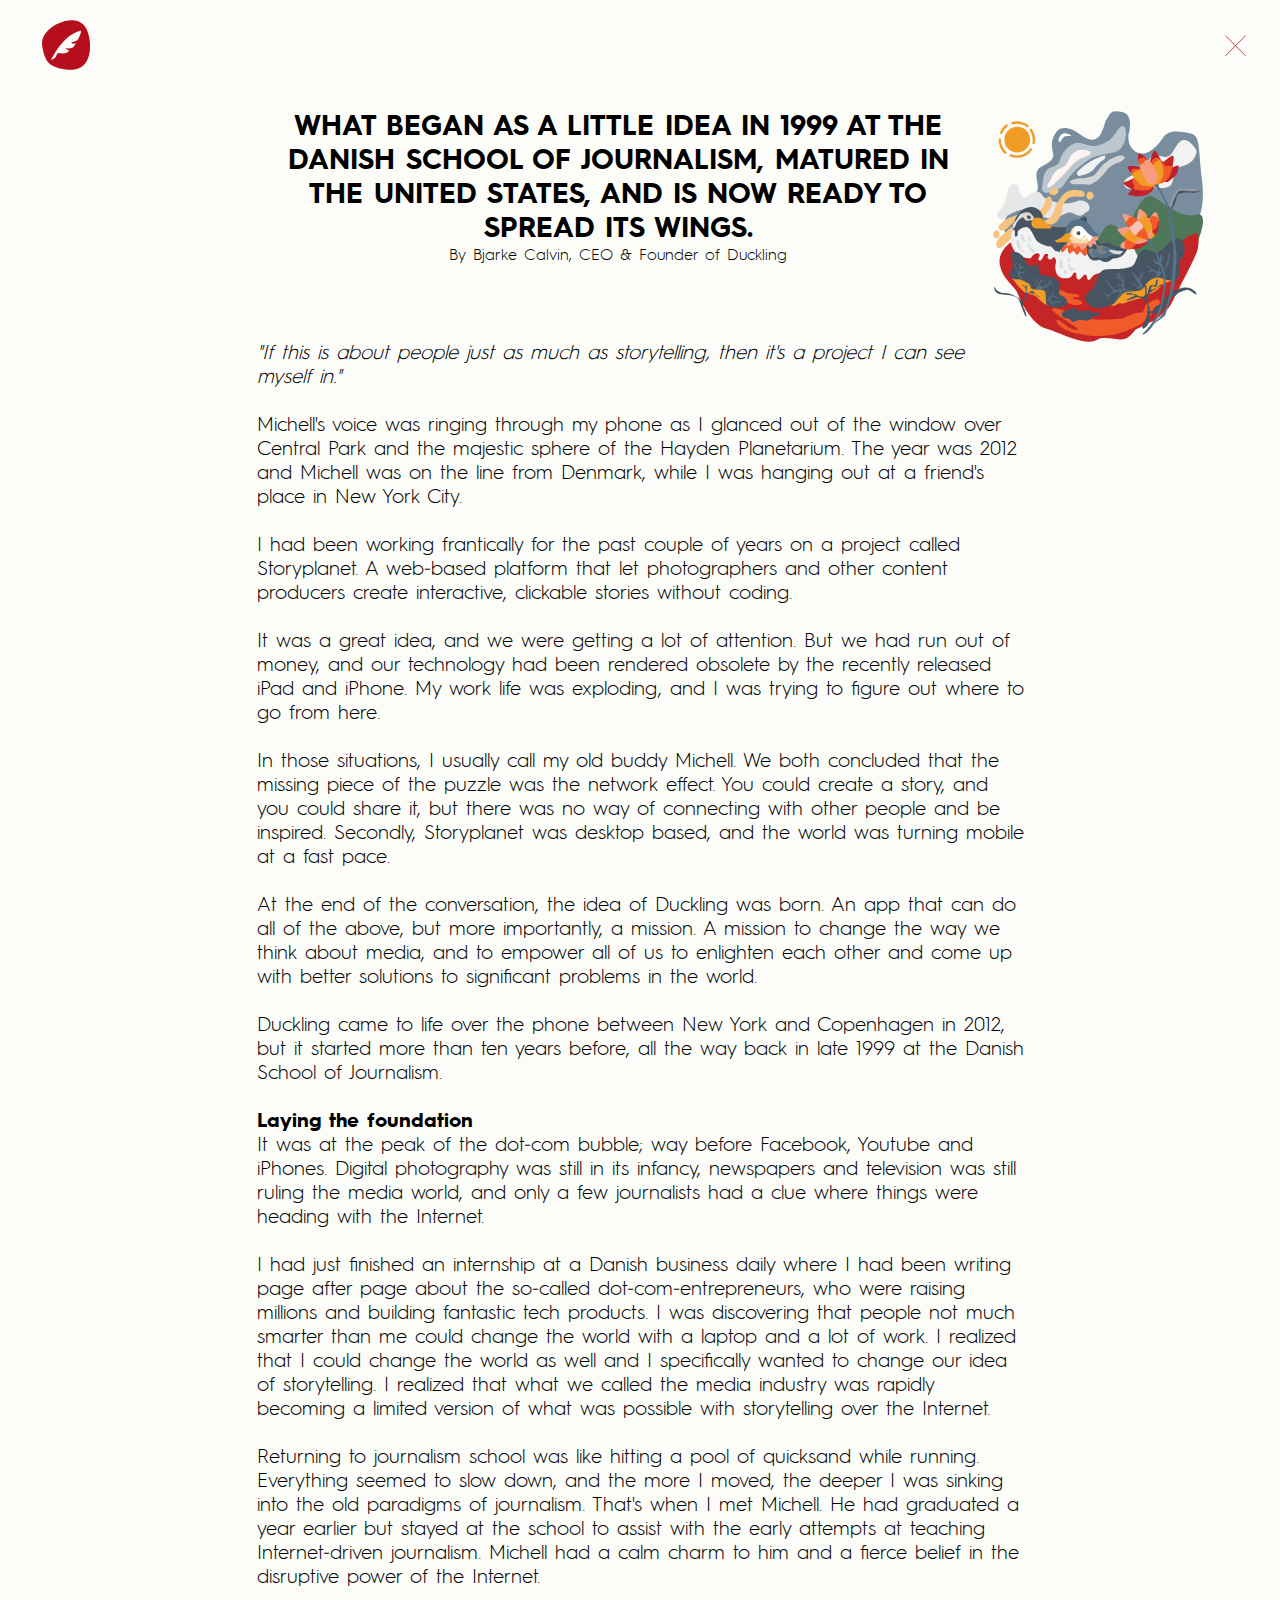
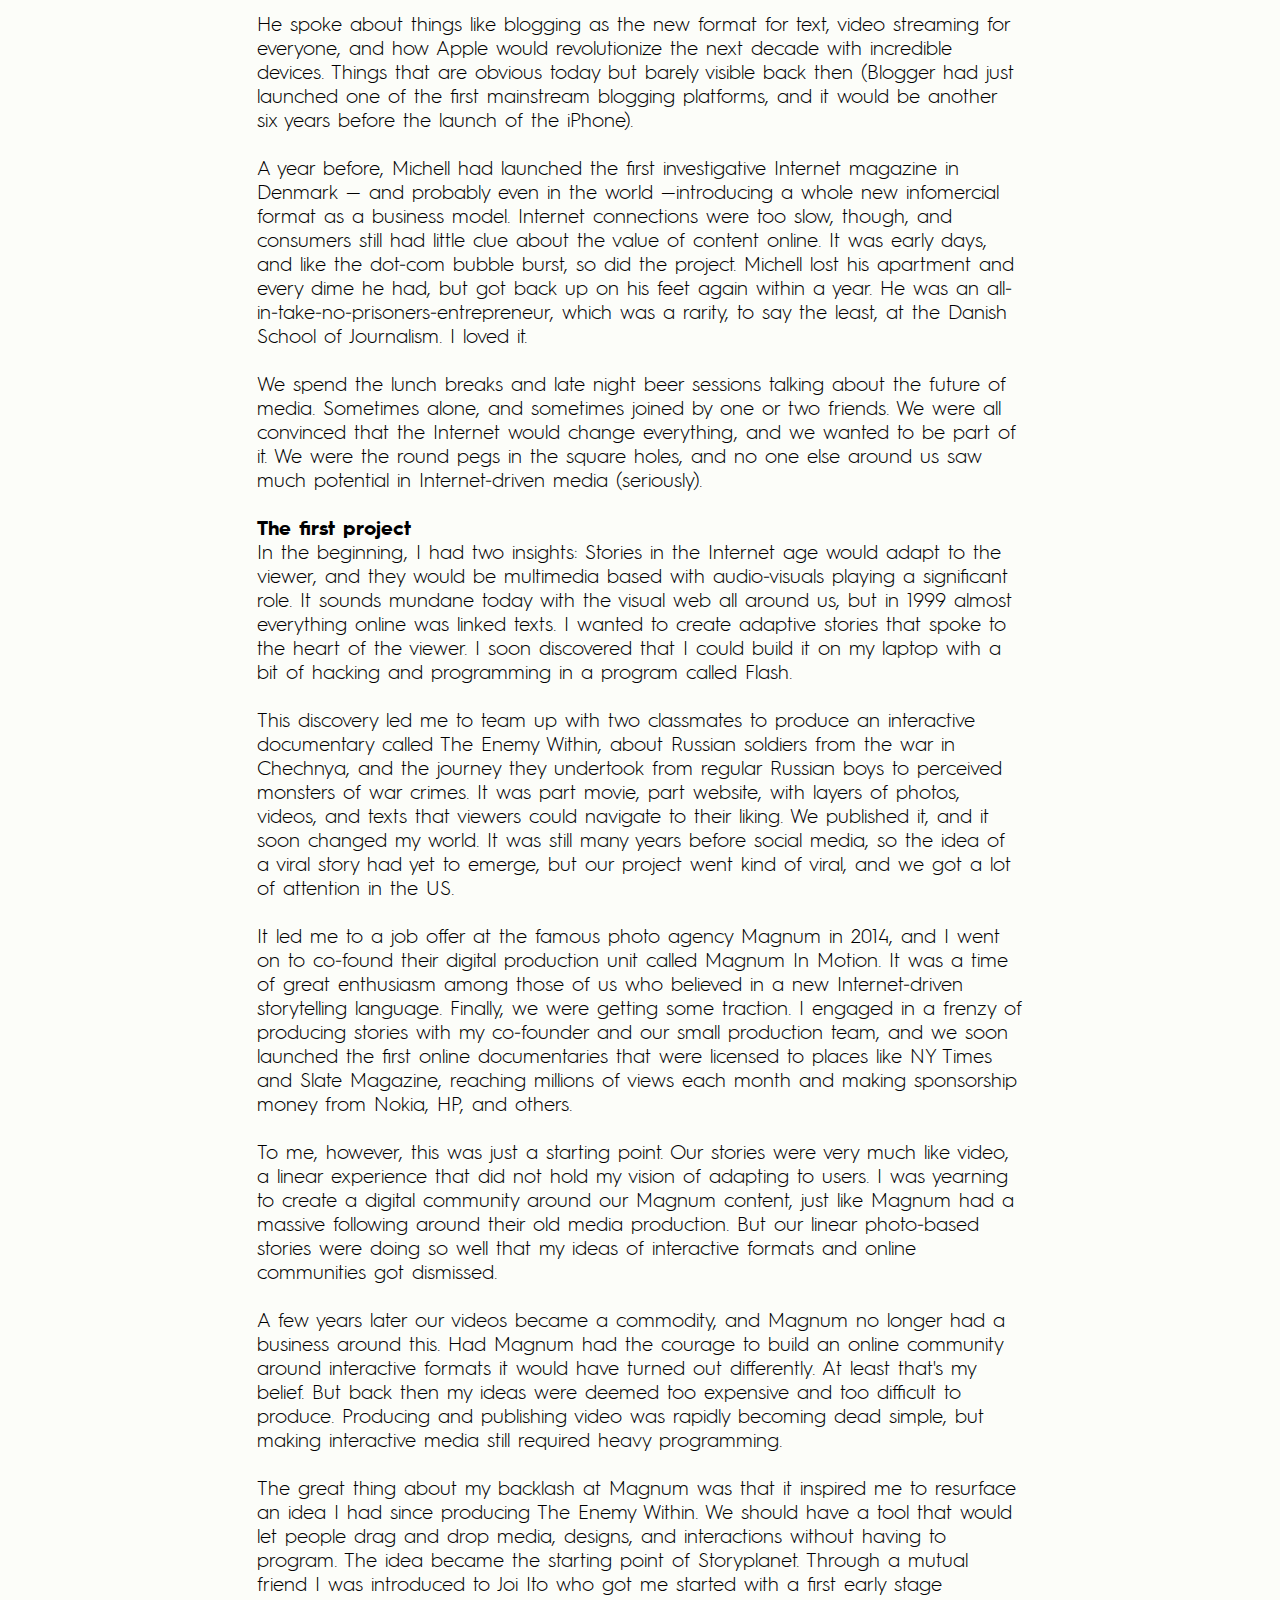
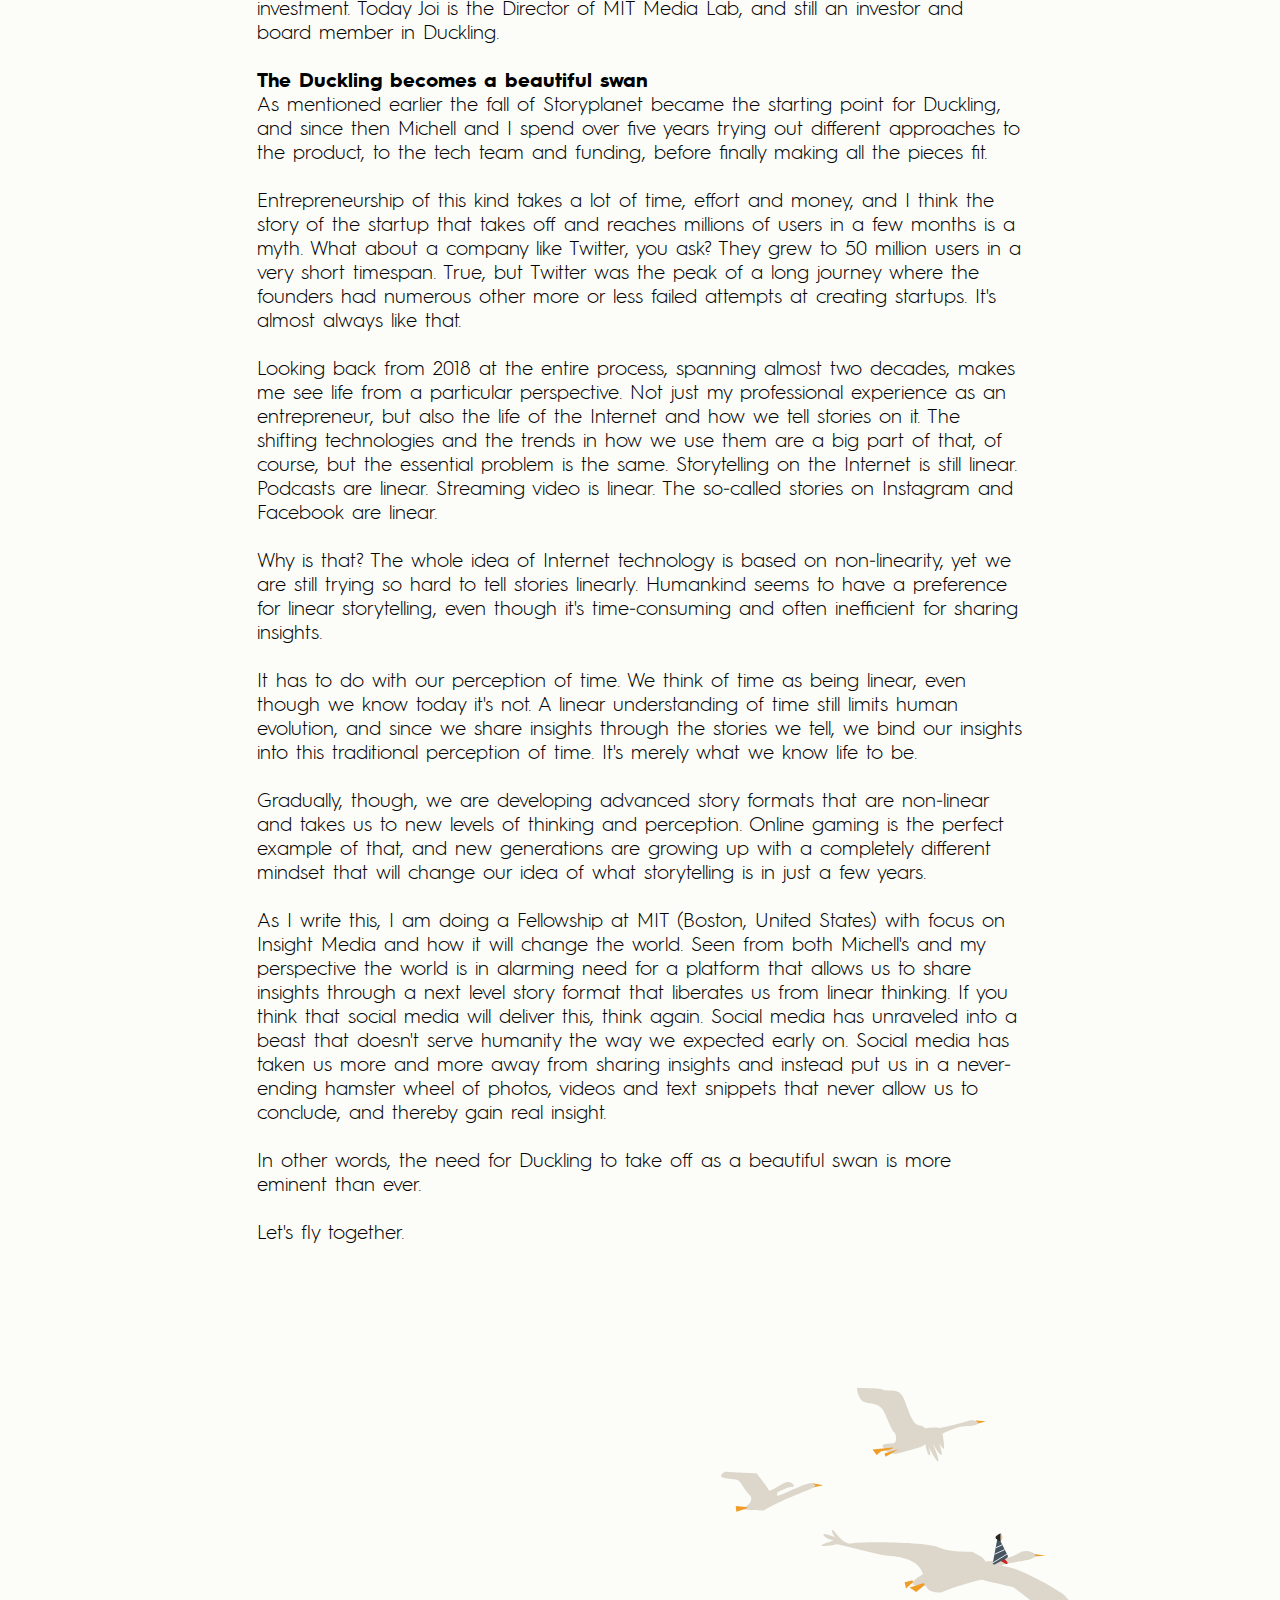
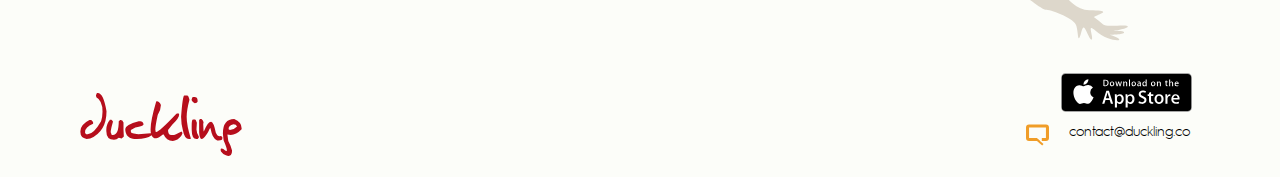
==== about.html @ 8c36ff60 "aboutadd" ====
<!DOCTYPE html>
<html class="nojs html" lang="en-US">
 <head>

  <meta http-equiv="Content-type" content="text/html;charset=UTF-8"/>
  <meta name="generator" content="2018.1.0.386"/>
  <meta name="viewport" content="width=device-width, initial-scale=1.0"/>
  
  <script type="text/javascript">
   // Update the 'nojs'/'js' class on the html node
document.documentElement.className = document.documentElement.className.replace(/\bnojs\b/g, 'js');

// Check that all required assets are uploaded and up-to-date
if(typeof Muse == "undefined") window.Muse = {}; window.Muse.assets = {"required":["museutils.js", "museconfig.js", "jquery.watch.js", "jquery.museresponsive.js", "require.js", "about.css"], "outOfDate":[]};
</script>
  
  <title>about</title>
  <!-- CSS -->
  <link rel="stylesheet" type="text/css" href="css/site_global.css?crc=4131438561"/>
  <link rel="stylesheet" type="text/css" href="css/master_mastrabout.css?crc=101518107"/>
  <link rel="stylesheet" type="text/css" href="css/about.css?crc=62765627" id="pagesheet"/>
  <!-- IE-only CSS -->
  <!--[if lt IE 9]>
  <link rel="stylesheet" type="text/css" href="css/nomq_preview_master_mastrabout.css?crc=35636588"/>
  <link rel="stylesheet" type="text/css" href="css/nomq_about.css?crc=4182925854" id="nomq_pagesheet"/>
  <![endif]-->
    <!--/*

*/
-->
 </head>
 <body>

  <div class="breakpoint active" id="bp_infinity" data-min-width="1201"><!-- responsive breakpoint node -->
   <div class="clearfix borderbox" id="page"><!-- group -->
    <div class="clearfix grpelem" id="pu22525"><!-- column -->
     <div class="browser_width colelem" id="u22525-bw">
      <div id="u22525"><!-- column -->
       <div class="clearfix" id="u22525_align_to_page">
        <div class="position_content" id="u22525_position_content">
         <div class="clearfix colelem" id="pu22531-8"><!-- group -->
          <div class="header1 clearfix grpelem shared_content" id="u22531-8" data-sizePolicy="fluidWidth" data-pintopage="page_fixedCenter" data-content-guid="u22531-8_content"><!-- content -->
           <p id="u22531-5"><span id="u22531-3">What began as a little idea in 1999 at the Danish School of Journalism, matured in the United States, and is now ready to spread its wings.<br/></span><span id="u22531-4">By Bjarke Calvin, CEO &amp; Founder of Duckling</span></p>
           <p id="u22531-6">&nbsp;</p>
          </div>
          <div class="clip_frame grpelem" id="u22538"><!-- svg -->
           <img class="svg svg_mar temp_no_img_src" id="u22534" data-orig-src="images/vectorart-page-4.svg?crc=4056909286" onload="this.style.height=(this.offsetWidth*230.94478527607365/210.3016759776535)+'px'" alt="" data-mu-svgfallback="images/vectorart%20page%204_poster_.png?crc=4022654800" data-heightwidthratio="1.1" data-image-width="210" data-image-height="231" src="images/blank.gif?crc=4208392903"/>
          </div>
         </div>
         <div class="clearfix colelem" id="u25540"><!-- column -->
          <div class="clearfix colelem shared_content" id="u22528-91" data-content-guid="u22528-91_content"><!-- content -->
           <p id="u22528-2">&quot;If this is about people just as much as storytelling, then it's a project I can see myself in.&quot;</p>
           <p id="u22528-3">&nbsp;</p>
           <p id="u22528-5">Michell's voice was ringing through my phone as I glanced out of the window over Central Park and the majestic sphere of the Hayden Planetarium. The year was 2012 and Michell was on the line from Denmark, while I was hanging out at a friend's place in New York City.</p>
           <p id="u22528-6">&nbsp;</p>
           <p id="u22528-8">I had been working frantically for the past couple of years on a project called Storyplanet. A web-based platform that let photographers and other content producers create interactive, clickable stories without coding.</p>
           <p id="u22528-9">&nbsp;</p>
           <p id="u22528-11">It was a great idea, and we were getting a lot of attention. But we had run out of money, and our technology had been rendered obsolete by the recently released iPad and iPhone. My work life was exploding, and I was trying to figure out where to go from here.</p>
           <p id="u22528-12">&nbsp;</p>
           <p id="u22528-14">In those situations, I usually call my old buddy Michell. We both concluded that the missing piece of the puzzle was the network effect. You could create a story, and you could share it, but there was no way of connecting with other people and be inspired. Secondly, Storyplanet was desktop based, and the world was turning mobile at a fast pace.</p>
           <p id="u22528-15">&nbsp;</p>
           <p id="u22528-17">At the end of the conversation, the idea of Duckling was born. An app that can do all of the above, but more importantly, a mission. A mission to change the way we think about media, and to empower all of us to enlighten each other and come up with better solutions to significant problems in the world.</p>
           <p id="u22528-18">&nbsp;</p>
           <p id="u22528-20">Duckling came to life over the phone between New York and Copenhagen in 2012, but it started more than ten years before, all the way back in late 1999 at the Danish School of Journalism.</p>
           <p id="u22528-21">&nbsp;</p>
           <p id="u22528-23">Laying the foundation</p>
           <p id="u22528-25">It was at the peak of the dot-com bubble; way before Facebook, Youtube and iPhones. Digital photography was still in its infancy, newspapers and television was still ruling the media world, and only a few journalists had a clue where things were heading with the Internet.</p>
           <p id="u22528-26">&nbsp;</p>
           <p id="u22528-28">I had just finished an internship at a Danish business daily where I had been writing page after page about the so-called dot-com-entrepreneurs, who were raising millions and building fantastic tech products. I was discovering that people not much smarter than me could change the world with a laptop and a lot of work. I realized that I could change the world as well and I specifically wanted to change our idea of storytelling. I realized that what we called the media industry was rapidly becoming a limited version of what was possible with storytelling over the Internet.</p>
           <p id="u22528-29">&nbsp;</p>
           <p id="u22528-31">Returning to journalism school was like hitting a pool of quicksand while running. Everything seemed to slow down, and the more I moved, the deeper I was sinking into the old paradigms of journalism. That's when I met Michell. He had graduated a year earlier but stayed at the school to assist with the early attempts at teaching Internet-driven journalism. Michell had a calm charm to him and a fierce belief in the disruptive power of the Internet.</p>
           <p id="u22528-32">&nbsp;</p>
           <p id="u22528-34">He spoke about things like blogging as the new format for text, video streaming for everyone, and how Apple would revolutionize the next decade with incredible devices. Things that are obvious today but barely visible back then (Blogger had just launched one of the first mainstream blogging platforms, and it would be another six years before the launch of the iPhone).</p>
           <p id="u22528-35">&nbsp;</p>
           <p id="u22528-37">A year before, Michell had launched the first investigative Internet magazine in Denmark — and probably even in the world —introducing a whole new infomercial format as a business model. Internet connections were too slow, though, and consumers still had little clue about the value of content online. It was early days, and like the dot-com bubble burst, so did the project. Michell lost his apartment and every dime he had, but got back up on his feet again within a year. He was an all-in-take-no-prisoners-entrepreneur, which was a rarity, to say the least, at the Danish School of Journalism. I loved it.</p>
           <p id="u22528-38">&nbsp;</p>
           <p id="u22528-40">We spend the lunch breaks and late night beer sessions talking about the future of media. Sometimes alone, and sometimes joined by one or two friends. We were all convinced that the Internet would change everything, and we wanted to be part of it. We were the round pegs in the square holes, and no one else around us saw much potential in Internet-driven media (seriously).</p>
           <p id="u22528-41">&nbsp;</p>
           <p id="u22528-43">The first project</p>
           <p id="u22528-45">In the beginning, I had two insights: Stories in the Internet age would adapt to the viewer, and they would be multimedia based with audio-visuals playing a significant role. It sounds mundane today with the visual web all around us, but in 1999 almost everything online was linked texts. I wanted to create adaptive stories that spoke to the heart of the viewer. I soon discovered that I could build it on my laptop with a bit of hacking and programming in a program called Flash.</p>
           <p id="u22528-46">&nbsp;</p>
           <p id="u22528-48">This discovery led me to team up with two classmates to produce an interactive documentary called The Enemy Within, about Russian soldiers from the war in Chechnya, and the journey they undertook from regular Russian boys to perceived monsters of war crimes. It was part movie, part website, with layers of photos, videos, and texts that viewers could navigate to their liking. We published it, and it soon changed my world. It was still many years before social media, so the idea of a viral story had yet to emerge, but our project went kind of viral, and we got a lot of attention in the US.</p>
           <p id="u22528-49">&nbsp;</p>
           <p id="u22528-51">It led me to a job offer at the famous photo agency Magnum in 2014, and I went on to co-found their digital production unit called Magnum In Motion. It was a time of great enthusiasm among those of us who believed in a new Internet-driven storytelling language. Finally, we were getting some traction. I engaged in a frenzy of producing stories with my co-founder and our small production team, and we soon launched the first online documentaries that were licensed to places like NY Times and Slate Magazine, reaching millions of views each month and making sponsorship money from Nokia, HP, and others.</p>
           <p id="u22528-52">&nbsp;</p>
           <p id="u22528-54">To me, however, this was just a starting point. Our stories were very much like video, a linear experience that did not hold my vision of adapting to users. I was yearning to create a digital community around our Magnum content, just like Magnum had a massive following around their old media production. But our linear photo-based stories were doing so well that my ideas of interactive formats and online communities got dismissed.</p>
           <p id="u22528-55">&nbsp;</p>
           <p id="u22528-57">A few years later our videos became a commodity, and Magnum no longer had a business around this. Had Magnum had the courage to build an online community around interactive formats it would have turned out differently. At least that's my belief. But back then my ideas were deemed too expensive and too difficult to produce. Producing and publishing video was rapidly becoming dead simple, but making interactive media still required heavy programming.</p>
           <p id="u22528-58">&nbsp;</p>
           <p id="u22528-60">The great thing about my backlash at Magnum was that it inspired me to resurface an idea I had since producing The Enemy Within. We should have a tool that would let people drag and drop media, designs, and interactions without having to program. The idea became the starting point of Storyplanet. Through a mutual friend I was introduced to Joi Ito who got me started with a first early stage investment. Today Joi is the Director of MIT Media Lab, and still an investor and board member in Duckling.</p>
           <p id="u22528-61">&nbsp;</p>
           <p id="u22528-63">The Duckling becomes a beautiful swan</p>
           <p id="u22528-65">As mentioned earlier the fall of Storyplanet became the starting point for Duckling, and since then Michell and I spend over five years trying out different approaches to the product, to the tech team and funding, before finally making all the pieces fit.</p>
           <p id="u22528-66">&nbsp;</p>
           <p id="u22528-68">Entrepreneurship of this kind takes a lot of time, effort and money, and I think the story of the startup that takes off and reaches millions of users in a few months is a myth. What about a company like Twitter, you ask? They grew to 50 million users in a very short timespan. True, but Twitter was the peak of a long journey where the founders had numerous other more or less failed attempts at creating startups. It's almost always like that.</p>
           <p id="u22528-69">&nbsp;</p>
           <p id="u22528-71">Looking back from 2018 at the entire process, spanning almost two decades, makes me see life from a particular perspective. Not just my professional experience as an entrepreneur, but also the life of the Internet and how we tell stories on it. The shifting technologies and the trends in how we use them are a big part of that, of course, but the essential problem is the same. Storytelling on the Internet is still linear. Podcasts are linear. Streaming video is linear. The so-called stories on Instagram and Facebook are linear.</p>
           <p id="u22528-72">&nbsp;</p>
           <p id="u22528-74">Why is that? The whole idea of Internet technology is based on non-linearity, yet we are still trying so hard to tell stories linearly. Humankind seems to have a preference for linear storytelling, even though it's time-consuming and often inefficient for sharing insights.</p>
           <p id="u22528-75">&nbsp;</p>
           <p id="u22528-77">It has to do with our perception of time. We think of time as being linear, even though we know today it's not. A linear understanding of time still limits human evolution, and since we share insights through the stories we tell, we bind our insights into this traditional perception of time. It's merely what we know life to be.</p>
           <p id="u22528-78">&nbsp;</p>
           <p id="u22528-80">Gradually, though, we are developing advanced story formats that are non-linear and takes us to new levels of thinking and perception. Online gaming is the perfect example of that, and new generations are growing up with a completely different mindset that will change our idea of what storytelling is in just a few years.</p>
           <p id="u22528-81">&nbsp;</p>
           <p id="u22528-83">As I write this, I am doing a Fellowship at MIT (Boston, United States) with focus on Insight Media and how it will change the world. Seen from both Michell's and my perspective the world is in alarming need for a platform that allows us to share insights through a next level story format that liberates us from linear thinking. If you think that social media will deliver this, think again. Social media has unraveled into a beast that doesn't serve humanity the way we expected early on. Social media has taken us more and more away from sharing insights and instead put us in a never-ending hamster wheel of photos, videos and text snippets that never allow us to conclude, and thereby gain real insight.</p>
           <p id="u22528-84">&nbsp;</p>
           <p id="u22528-86">In other words, the need for Duckling to take off as a beautiful swan is more eminent than ever.</p>
           <p id="u22528-87">&nbsp;</p>
           <p id="u22528-89">Let's fly together.</p>
          </div>
          <div class="clip_frame colelem" id="u25395"><!-- svg -->
           <img class="svg svg_mar temp_no_img_src" id="u25391" data-orig-src="images/labut4-03.svg?crc=114211536" onload="this.style.height=(this.offsetWidth*291/422.72485207100584)+'px'" alt="" data-mu-svgfallback="images/labut4-03_poster_.png?crc=3771541214" data-heightwidthratio="0.6879432624113475" data-image-width="423" data-image-height="291" src="images/blank.gif?crc=4208392903"/>
          </div>
         </div>
        </div>
       </div>
      </div>
     </div>
     <div class="clearfix colelem" id="pu23067"><!-- group -->
      <div class="clip_frame grpelem" id="u23067" data-sizePolicy="fixed" data-pintopage="page_fixedLeft"><!-- svg -->
       <img class="svg temp_no_img_src" id="u23068" data-orig-src="images/duckling-font.svg?crc=138734765" width="162" height="63" alt="" data-mu-svgfallback="images/duckling%20font_poster_.png?crc=4025718156" src="images/blank.gif?crc=4208392903"/>
      </div>
      <div class="clearfix grpelem" id="u25232"><!-- column -->
       <a class="nonblock nontext clip_frame colelem" id="u23074" href="https://itunes.apple.com/us/app/duckling-free-your-story/id1326536917?ls=1&amp;mt=8" target="_blank" data-sizePolicy="fixed" data-pintopage="page_fluidx"><!-- svg --><img class="svg temp_no_img_src" id="u23075" data-orig-src="images/button-download-app-store.svg?crc=286706309" width="131" height="39" alt="" data-mu-svgfallback="images/button%20download%20app%20store_poster_.png?crc=3997985020" src="images/blank.gif?crc=4208392903"/></a>
       <div class="clearfix colelem" id="u23070"><!-- group -->
        <div class="clip_frame grpelem" id="u23072" data-sizePolicy="fixed" data-pintopage="page_fluidx"><!-- svg -->
         <img class="svg temp_no_img_src" id="u23073" data-orig-src="images/mssg.svg?crc=221077381" width="23" height="22" alt="" data-mu-svgfallback="images/mssg_poster_.png?crc=4044914698" src="images/blank.gif?crc=4208392903"/>
        </div>
        <div class="footr-txt clearfix grpelem shared_content" id="u23071-4" data-sizePolicy="fixed" data-pintopage="page_fluidx" data-content-guid="u23071-4_content"><!-- content -->
         <p id="u23071-2">contact@duckling.co</p>
        </div>
       </div>
      </div>
     </div>
    </div>
    <div class="clearfix grpelem" id="pu22620"><!-- group -->
     <a class="nonblock nontext clip_frame" id="u22620" href="index.html#join"><!-- svg --><img class="svg svg_mar temp_no_img_src" id="u22617" data-orig-src="images/goback.svg?crc=4189894600" onload="this.style.height=(this.offsetWidth*35/35)+'px'" alt="" data-mu-svgfallback="images/goback_poster_.png?crc=102390232" data-heightwidthratio="1" data-image-width="35" data-image-height="35" src="images/blank.gif?crc=4208392903"/></a>
     <a class="nonblock nontext clip_frame shared_content" id="u23063" href="index.html" data-content-guid="u23063_content"><!-- svg --><img class="svg temp_no_img_src" id="u23064" data-orig-src="images/mainlogo.svg?crc=4013952176" width="48" height="50" alt="" data-mu-svgfallback="images/mainlogo_poster_.png?crc=19456442" src="images/blank.gif?crc=4208392903"/></a>
    </div>
   </div>
  </div>
  <div class="breakpoint" id="bp_1200" data-min-width="801" data-max-width="1200"><!-- responsive breakpoint node -->
   <div class="clearfix borderbox temp_no_id" data-orig-id="page"><!-- group -->
    <div class="clearfix grpelem temp_no_id" data-orig-id="pu22525"><!-- column -->
     <div class="browser_width colelem temp_no_id" data-orig-id="u22525-bw">
      <div class="temp_no_id" data-orig-id="u22525"><!-- column -->
       <div class="clearfix temp_no_id" data-orig-id="u22525_align_to_page">
        <div class="position_content temp_no_id" data-orig-id="u22525_position_content">
         <div class="clearfix colelem temp_no_id" data-orig-id="pu22531-8"><!-- group -->
          <span class="header1 clearfix grpelem placeholder" data-placeholder-for="u22531-8_content"><!-- placeholder node --></span>
          <div class="clip_frame grpelem temp_no_id" data-orig-id="u22538"><!-- svg -->
           <img class="svg svg_mar temp_no_id temp_no_img_src" data-orig-src="images/vectorart-page-4.svg?crc=4056909286" onload="this.style.height=(this.offsetWidth*221.70699386503065/201.8896089385474)+'px'" alt="" data-mu-svgfallback="images/vectorart%20page%204_poster_.png?crc=4022654800" data-heightwidthratio="1.099009900990099" data-image-width="202" data-image-height="222" data-orig-id="u22534" src="images/blank.gif?crc=4208392903"/>
          </div>
         </div>
         <div class="clearfix colelem temp_no_id" data-orig-id="u25540"><!-- column -->
          <span class="clearfix colelem placeholder" data-placeholder-for="u22528-91_content"><!-- placeholder node --></span>
          <div class="clip_frame colelem temp_no_id" data-orig-id="u25395"><!-- svg -->
           <img class="svg svg_mar temp_no_id temp_no_img_src" data-orig-src="images/labut4-03.svg?crc=114211536" onload="this.style.height=(this.offsetWidth*279.3599999999997/405.8158579881654)+'px'" alt="" data-mu-svgfallback="images/labut4-03_poster_.png?crc=3771541214" data-heightwidthratio="0.687192118226601" data-image-width="406" data-image-height="279" data-orig-id="u25391" src="images/blank.gif?crc=4208392903"/>
          </div>
         </div>
        </div>
       </div>
      </div>
     </div>
     <div class="clearfix colelem temp_no_id" data-orig-id="pu23067"><!-- group -->
      <div class="clip_frame grpelem temp_no_id" data-sizePolicy="fixed" data-pintopage="page_fixedLeft" data-orig-id="u23067"><!-- svg -->
       <img class="svg temp_no_id temp_no_img_src" data-orig-src="images/duckling-font.svg?crc=138734765" width="182" height="71" alt="" data-mu-svgfallback="images/duckling%20font_poster_.png?crc=4025718156" data-orig-id="u23068" src="images/blank.gif?crc=4208392903"/>
      </div>
      <div class="clearfix grpelem temp_no_id" data-orig-id="u25232"><!-- column -->
       <a class="nonblock nontext clip_frame colelem temp_no_id" href="https://itunes.apple.com/us/app/duckling-free-your-story/id1326536917?ls=1&amp;mt=8" target="_blank" data-orig-id="u23074"><!-- svg --><img class="svg svg_mar temp_no_id temp_no_img_src" data-orig-src="images/button-download-app-store.svg?crc=286706309" onload="this.style.height=(this.offsetWidth*49.28124999999997/166)+'px'" alt="" data-mu-svgfallback="images/button%20download%20app%20store_poster_.png?crc=3997985020" data-heightwidthratio="0.29518072289156627" data-image-width="166" data-image-height="49" data-orig-id="u23075" src="images/blank.gif?crc=4208392903"/></a>
       <div class="clearfix colelem temp_no_id shared_content" data-orig-id="u23070" data-content-guid="u23070_content"><!-- group -->
        <div class="clip_frame grpelem temp_no_id shared_content" data-sizePolicy="fixed" data-pintopage="page_fluidx" data-orig-id="u23072" data-content-guid="u23072_content"><!-- svg -->
         <img class="svg temp_no_id temp_no_img_src" data-orig-src="images/mssg.svg?crc=221077381" width="22" height="21" alt="" data-mu-svgfallback="images/mssg_poster_.png?crc=4044914698" data-orig-id="u23073" src="images/blank.gif?crc=4208392903"/>
        </div>
        <span class="footr-txt clearfix grpelem placeholder" data-placeholder-for="u23071-4_content"><!-- placeholder node --></span>
       </div>
      </div>
     </div>
    </div>
    <div class="clearfix grpelem temp_no_id" data-orig-id="pu22620"><!-- group -->
     <a class="nonblock nontext clip_frame temp_no_id" href="index.html#join" data-orig-id="u22620"><!-- svg --><img class="svg svg_mar temp_no_id temp_no_img_src" data-orig-src="images/goback.svg?crc=4189894600" onload="this.style.height=(this.offsetWidth*33.6/33.59999999999991)+'px'" alt="" data-mu-svgfallback="images/goback_poster_.png?crc=102390232" data-heightwidthratio="1" data-image-width="34" data-image-height="34" data-orig-id="u22617" src="images/blank.gif?crc=4208392903"/></a>
     <span class="nonblock nontext clip_frame placeholder" data-placeholder-for="u23063_content"><!-- placeholder node --></span>
    </div>
   </div>
  </div>
  <div class="breakpoint" id="bp_800" data-min-width="655" data-max-width="800"><!-- responsive breakpoint node -->
   <div class="clearfix borderbox temp_no_id" data-orig-id="page"><!-- group -->
    <div class="clearfix grpelem temp_no_id" data-orig-id="pu22525"><!-- column -->
     <div class="browser_width colelem temp_no_id" data-orig-id="u22525-bw">
      <div class="temp_no_id" data-orig-id="u22525"><!-- column -->
       <div class="clearfix temp_no_id" data-orig-id="u22525_align_to_page">
        <div class="position_content temp_no_id" data-orig-id="u22525_position_content">
         <div class="clearfix colelem temp_no_id" data-orig-id="pu22531-8"><!-- group -->
          <span class="header1 clearfix grpelem placeholder" data-placeholder-for="u22531-8_content"><!-- placeholder node --></span>
          <div class="clip_frame grpelem temp_no_id" data-orig-id="u22538"><!-- svg -->
           <img class="svg svg_mar temp_no_id temp_no_img_src" data-orig-src="images/vectorart-page-4.svg?crc=4056909286" onload="this.style.height=(this.offsetWidth*147.80466257668715/134.59307262569826)+'px'" alt="" data-mu-svgfallback="images/vectorart%20page%204_poster_.png?crc=4022654800" data-heightwidthratio="1.0962962962962963" data-image-width="135" data-image-height="148" data-orig-id="u22534" src="images/blank.gif?crc=4208392903"/>
          </div>
         </div>
         <div class="clearfix colelem temp_no_id" data-orig-id="u25540"><!-- column -->
          <span class="clearfix colelem placeholder" data-placeholder-for="u22528-91_content"><!-- placeholder node --></span>
          <div class="clip_frame colelem temp_no_id" data-orig-id="u25395"><!-- svg -->
           <img class="svg svg_mar temp_no_id temp_no_img_src" data-orig-src="images/labut4-03.svg?crc=114211536" onload="this.style.height=(this.offsetWidth*186.23999999999978/270.54390532544375)+'px'" alt="" data-mu-svgfallback="images/labut4-03_poster_.png?crc=3771541214" data-heightwidthratio="0.6863468634686347" data-image-width="271" data-image-height="186" data-orig-id="u25391" src="images/blank.gif?crc=4208392903"/>
          </div>
         </div>
        </div>
       </div>
      </div>
     </div>
     <div class="clearfix colelem temp_no_id" data-orig-id="pu23067"><!-- group -->
      <div class="clip_frame grpelem temp_no_id" data-sizePolicy="fixed" data-pintopage="page_fixedLeft" data-orig-id="u23067"><!-- svg -->
       <img class="svg temp_no_id temp_no_img_src" data-orig-src="images/duckling-font.svg?crc=138734765" width="158" height="62" alt="" data-mu-svgfallback="images/duckling%20font_poster_.png?crc=4025718156" data-orig-id="u23068" src="images/blank.gif?crc=4208392903"/>
      </div>
      <div class="clearfix grpelem temp_no_id" data-orig-id="u25232"><!-- column -->
       <a class="nonblock nontext clip_frame colelem temp_no_id" href="https://itunes.apple.com/us/app/duckling-free-your-story/id1326536917?ls=1&amp;mt=8" target="_blank" data-orig-id="u23074"><!-- svg --><img class="svg svg_mar temp_no_id temp_no_img_src" data-orig-src="images/button-download-app-store.svg?crc=286706309" onload="this.style.height=(this.offsetWidth*32.85416666666661/110.66666666666664)+'px'" alt="" data-mu-svgfallback="images/button%20download%20app%20store_poster_.png?crc=3997985020" data-heightwidthratio="0.2972972972972973" data-image-width="111" data-image-height="33" data-orig-id="u23075" src="images/blank.gif?crc=4208392903"/></a>
       <span class="clearfix colelem placeholder" data-placeholder-for="u23070_content"><!-- placeholder node --></span>
      </div>
     </div>
    </div>
    <div class="clearfix grpelem temp_no_id" data-orig-id="pu22620"><!-- group -->
     <a class="nonblock nontext clip_frame temp_no_id" href="index.html#join" data-orig-id="u22620"><!-- svg --><img class="svg svg_mar temp_no_id temp_no_img_src" data-orig-src="images/goback.svg?crc=4189894600" onload="this.style.height=(this.offsetWidth*22.400000000000006/22.399999999999977)+'px'" alt="" data-mu-svgfallback="images/goback_poster_.png?crc=102390232" data-heightwidthratio="1" data-image-width="22" data-image-height="22" data-orig-id="u22617" src="images/blank.gif?crc=4208392903"/></a>
     <a class="nonblock nontext clip_frame temp_no_id shared_content" href="index.html" data-orig-id="u23063" data-content-guid="u23063_content1"><!-- svg --><img class="svg temp_no_id temp_no_img_src" data-orig-src="images/mainlogo.svg?crc=4013952176" width="46" height="48" alt="" data-mu-svgfallback="images/mainlogo_poster_.png?crc=19456442" data-orig-id="u23064" src="images/blank.gif?crc=4208392903"/></a>
    </div>
   </div>
  </div>
  <div class="breakpoint" id="bp_654" data-min-width="481" data-max-width="654"><!-- responsive breakpoint node -->
   <div class="clearfix borderbox temp_no_id" data-orig-id="page"><!-- group -->
    <div class="clearfix grpelem temp_no_id" data-orig-id="pu22525"><!-- column -->
     <div class="browser_width colelem temp_no_id" data-orig-id="u22525-bw">
      <div class="temp_no_id" data-orig-id="u22525"><!-- column -->
       <div class="clearfix temp_no_id" data-orig-id="u22525_align_to_page">
        <div class="position_content temp_no_id" data-orig-id="u22525_position_content">
         <div class="clearfix colelem temp_no_id" data-orig-id="pu22531-8"><!-- group -->
          <span class="header1 clearfix grpelem placeholder" data-placeholder-for="u22531-8_content"><!-- placeholder node --></span>
          <div class="clip_frame grpelem temp_no_id" data-orig-id="u22538"><!-- svg -->
           <img class="svg svg_mar temp_no_id temp_no_img_src" data-orig-src="images/vectorart-page-4.svg?crc=4056909286" onload="this.style.height=(this.offsetWidth*120.83031165644171/110.02983687150831)+'px'" alt="" data-mu-svgfallback="images/vectorart%20page%204_poster_.png?crc=4022654800" data-heightwidthratio="1.1" data-image-width="110" data-image-height="121" data-orig-id="u22534" src="images/blank.gif?crc=4208392903"/>
          </div>
         </div>
         <div class="clearfix colelem temp_no_id" data-orig-id="u25540"><!-- column -->
          <span class="clearfix colelem placeholder" data-placeholder-for="u22528-91_content"><!-- placeholder node --></span>
          <div class="clip_frame colelem temp_no_id" data-orig-id="u25395"><!-- svg -->
           <img class="svg svg_mar temp_no_id temp_no_img_src" data-orig-src="images/labut4-03.svg?crc=114211536" onload="this.style.height=(this.offsetWidth*152.2511999999997/221.16964260355024)+'px'" alt="" data-mu-svgfallback="images/labut4-03_poster_.png?crc=3771541214" data-heightwidthratio="0.6877828054298643" data-image-width="221" data-image-height="152" data-orig-id="u25391" src="images/blank.gif?crc=4208392903"/>
          </div>
         </div>
        </div>
       </div>
      </div>
     </div>
     <div class="clearfix colelem temp_no_id" data-orig-id="pu23067"><!-- group -->
      <div class="clip_frame grpelem temp_no_id" data-sizePolicy="fixed" data-pintopage="page_fixedLeft" data-orig-id="u23067"><!-- svg -->
       <img class="svg temp_no_id temp_no_img_src" data-orig-src="images/duckling-font.svg?crc=138734765" width="135" height="53" alt="" data-mu-svgfallback="images/duckling%20font_poster_.png?crc=4025718156" data-orig-id="u23068" src="images/blank.gif?crc=4208392903"/>
      </div>
      <div class="clearfix grpelem temp_no_id" data-orig-id="u25232"><!-- column -->
       <a class="nonblock nontext clip_frame colelem temp_no_id" href="https://itunes.apple.com/us/app/duckling-free-your-story/id1326536917?ls=1&amp;mt=8" target="_blank" data-sizePolicy="fluidWidthHeight" data-pintopage="page_fixedRight" data-orig-id="u23074"><!-- svg --><img class="svg svg_mar temp_no_id temp_no_img_src" data-orig-src="images/button-download-app-store.svg?crc=286706309" onload="this.style.height=(this.offsetWidth*29.858281249999987/100.57526315789478)+'px'" alt="" data-mu-svgfallback="images/button%20download%20app%20store_poster_.png?crc=3997985020" data-heightwidthratio="0.297029702970297" data-image-width="101" data-image-height="30" data-orig-id="u23075" src="images/blank.gif?crc=4208392903"/></a>
       <div class="clearfix colelem temp_no_id" data-orig-id="u23070"><!-- group -->
        <span class="clip_frame grpelem placeholder" data-placeholder-for="u23072_content"><!-- placeholder node --></span>
        <span class="footr-txt clearfix grpelem placeholder" data-placeholder-for="u23071-4_content"><!-- placeholder node --></span>
       </div>
      </div>
     </div>
    </div>
    <div class="clearfix grpelem temp_no_id" data-orig-id="pu22620"><!-- group -->
     <a class="nonblock nontext clip_frame temp_no_id" href="index.html#join" data-orig-id="u22620"><!-- svg --><img class="svg svg_mar temp_no_id temp_no_img_src" data-orig-src="images/goback.svg?crc=4189894600" onload="this.style.height=(this.offsetWidth*18.311999999999998/18.312000000000012)+'px'" alt="" data-mu-svgfallback="images/goback_poster_.png?crc=102390232" data-heightwidthratio="1" data-image-width="18" data-image-height="18" data-orig-id="u22617" src="images/blank.gif?crc=4208392903"/></a>
     <span class="nonblock nontext clip_frame placeholder" data-placeholder-for="u23063_content1"><!-- placeholder node --></span>
    </div>
   </div>
  </div>
  <div class="breakpoint" id="bp_480" data-max-width="480"><!-- responsive breakpoint node -->
   <div class="clearfix borderbox temp_no_id" data-orig-id="page"><!-- group -->
    <div class="clearfix grpelem temp_no_id" data-orig-id="pu22525"><!-- column -->
     <div class="browser_width colelem temp_no_id" data-orig-id="u22525-bw">
      <div class="temp_no_id" data-orig-id="u22525"><!-- column -->
       <div class="clearfix temp_no_id" data-orig-id="u22525_align_to_page">
        <div class="position_content temp_no_id" data-orig-id="u22525_position_content">
         <span class="header1 clearfix colelem placeholder" data-placeholder-for="u22531-8_content"><!-- placeholder node --></span>
         <div class="clearfix colelem temp_no_id" data-orig-id="u25540"><!-- column -->
          <span class="clearfix colelem placeholder" data-placeholder-for="u22528-91_content"><!-- placeholder node --></span>
          <div class="clip_frame colelem temp_no_id" data-orig-id="u25395"><!-- svg -->
           <img class="svg svg_mar temp_no_id temp_no_img_src" data-orig-src="images/labut4-03.svg?crc=114211536" onload="this.style.height=(this.offsetWidth*111.74399999999967/162.32634319526622)+'px'" alt="" data-mu-svgfallback="images/labut4-03_poster_.png?crc=3771541214" data-heightwidthratio="0.691358024691358" data-image-width="162" data-image-height="112" data-orig-id="u25391" src="images/blank.gif?crc=4208392903"/>
          </div>
         </div>
        </div>
       </div>
      </div>
     </div>
     <div class="clearfix colelem temp_no_id" data-orig-id="pu23067"><!-- group -->
      <div class="clip_frame grpelem temp_no_id" data-sizePolicy="fixed" data-pintopage="page_fixedLeft" data-orig-id="u23067"><!-- svg -->
       <img class="svg temp_no_id temp_no_img_src" data-orig-src="images/duckling-font.svg?crc=138734765" width="107" height="42" alt="" data-mu-svgfallback="images/duckling%20font_poster_.png?crc=4025718156" data-orig-id="u23068" src="images/blank.gif?crc=4208392903"/>
      </div>
      <div class="clearfix grpelem temp_no_id" data-orig-id="u25232"><!-- column -->
       <div class="position_content" id="u25232_position_content">
        <a class="nonblock nontext clip_frame colelem temp_no_id" href="https://itunes.apple.com/us/app/duckling-free-your-story/id1326536917?ls=1&amp;mt=8" target="_blank" data-sizePolicy="fluidWidthHeight" data-pintopage="page_fixedRight" data-orig-id="u23074"><!-- svg --><img class="svg svg_mar temp_no_id temp_no_img_src" data-orig-src="images/button-download-app-store.svg?crc=286706309" onload="this.style.height=(this.offsetWidth*24.759374999999952/83.39999999999995)+'px'" alt="" data-mu-svgfallback="images/button%20download%20app%20store_poster_.png?crc=3997985020" data-heightwidthratio="0.30120481927710846" data-image-width="83" data-image-height="25" data-orig-id="u23075" src="images/blank.gif?crc=4208392903"/></a>
        <div class="clearfix colelem temp_no_id" data-orig-id="u23070"><!-- group -->
         <div class="clip_frame grpelem temp_no_id" data-sizePolicy="fixed" data-pintopage="page_fixedRight" data-orig-id="u23072"><!-- svg -->
          <img class="svg temp_no_id temp_no_img_src" data-orig-src="images/mssg.svg?crc=221077381" width="13" height="12" alt="" data-mu-svgfallback="images/mssg_poster_.png?crc=4044914698" data-orig-id="u23073" src="images/blank.gif?crc=4208392903"/>
         </div>
         <span class="footr-txt clearfix grpelem placeholder" data-placeholder-for="u23071-4_content"><!-- placeholder node --></span>
        </div>
       </div>
      </div>
     </div>
    </div>
    <div class="clearfix grpelem temp_no_id" data-orig-id="pu22620"><!-- group -->
     <a class="nonblock nontext clip_frame temp_no_id" href="index.html#join" data-orig-id="u22620"><!-- svg --><img class="svg svg_mar temp_no_id temp_no_img_src" data-orig-src="images/goback.svg?crc=4189894600" onload="this.style.height=(this.offsetWidth*49/49)+'px'" alt="" data-mu-svgfallback="images/goback_poster_.png?crc=102390232" data-heightwidthratio="1" data-image-width="49" data-image-height="49" data-orig-id="u22617" src="images/blank.gif?crc=4208392903"/></a>
     <a class="nonblock nontext clip_frame temp_no_id" href="index.html" data-orig-id="u23063"><!-- svg --><img class="svg temp_no_id temp_no_img_src" data-orig-src="images/mainlogo.svg?crc=4013952176" width="24" height="25" alt="" data-mu-svgfallback="images/mainlogo_poster_.png?crc=19456442" data-orig-id="u23064" src="images/blank.gif?crc=4208392903"/></a>
    </div>
   </div>
  </div>
  <!-- Other scripts -->
  <script type="text/javascript">
   // Decide whether to suppress missing file error or not based on preference setting
var suppressMissingFileError = false
</script>
  <script type="text/javascript">
   window.Muse.assets.check=function(c){if(!window.Muse.assets.checked){window.Muse.assets.checked=!0;var b={},d=function(a,b){if(window.getComputedStyle){var c=window.getComputedStyle(a,null);return c&&c.getPropertyValue(b)||c&&c[b]||""}if(document.documentElement.currentStyle)return(c=a.currentStyle)&&c[b]||a.style&&a.style[b]||"";return""},a=function(a){if(a.match(/^rgb/))return a=a.replace(/\s+/g,"").match(/([\d\,]+)/gi)[0].split(","),(parseInt(a[0])<<16)+(parseInt(a[1])<<8)+parseInt(a[2]);if(a.match(/^\#/))return parseInt(a.substr(1),
16);return 0},f=function(f){for(var g=document.getElementsByTagName("link"),j=0;j<g.length;j++)if("text/css"==g[j].type){var l=(g[j].href||"").match(/\/?css\/([\w\-]+\.css)\?crc=(\d+)/);if(!l||!l[1]||!l[2])break;b[l[1]]=l[2]}g=document.createElement("div");g.className="version";g.style.cssText="display:none; width:1px; height:1px;";document.getElementsByTagName("body")[0].appendChild(g);for(j=0;j<Muse.assets.required.length;){var l=Muse.assets.required[j],k=l.match(/([\w\-\.]+)\.(\w+)$/),i=k&&k[1]?
k[1]:null,k=k&&k[2]?k[2]:null;switch(k.toLowerCase()){case "css":i=i.replace(/\W/gi,"_").replace(/^([^a-z])/gi,"_$1");g.className+=" "+i;i=a(d(g,"color"));k=a(d(g,"backgroundColor"));i!=0||k!=0?(Muse.assets.required.splice(j,1),"undefined"!=typeof b[l]&&(i!=b[l]>>>24||k!=(b[l]&16777215))&&Muse.assets.outOfDate.push(l)):j++;g.className="version";break;case "js":j++;break;default:throw Error("Unsupported file type: "+k);}}c?c().jquery!="1.8.3"&&Muse.assets.outOfDate.push("jquery-1.8.3.min.js"):Muse.assets.required.push("jquery-1.8.3.min.js");
g.parentNode.removeChild(g);if(Muse.assets.outOfDate.length||Muse.assets.required.length)g="Some files on the server may be missing or incorrect. Clear browser cache and try again. If the problem persists please contact website author.",f&&Muse.assets.outOfDate.length&&(g+="\nOut of date: "+Muse.assets.outOfDate.join(",")),f&&Muse.assets.required.length&&(g+="\nMissing: "+Muse.assets.required.join(",")),suppressMissingFileError?(g+="\nUse SuppressMissingFileError key in AppPrefs.xml to show missing file error pop up.",console.log(g)):alert(g)};location&&location.search&&location.search.match&&location.search.match(/muse_debug/gi)?
setTimeout(function(){f(!0)},5E3):f()}};
var muse_init=function(){require.config({baseUrl:""});require(["jquery","museutils","whatinput","jquery.watch","jquery.museresponsive"],function(c){var $ = c;$(document).ready(function(){try{
window.Muse.assets.check($);/* body */
Muse.Utils.transformMarkupToFixBrowserProblemsPreInit();/* body */
Muse.Utils.prepHyperlinks(true);/* body */
Muse.Utils.resizeHeight('.browser_width');/* resize height */
Muse.Utils.requestAnimationFrame(function() { $('body').addClass('initialized'); });/* mark body as initialized */
Muse.Utils.makeButtonsVisibleAfterSettingMinWidth();/* body */
$( '.breakpoint' ).registerBreakpoint();/* Register breakpoints */
Muse.Utils.transformMarkupToFixBrowserProblems();/* body */
}catch(b){if(b&&"function"==typeof b.notify?b.notify():Muse.Assert.fail("Error calling selector function: "+b),false)throw b;}})})};

</script>
  <!-- RequireJS script -->
  <script src="scripts/require.js?crc=7928878" type="text/javascript" async data-main="scripts/museconfig.js?crc=4286661555" onload="if (requirejs) requirejs.onError = function(requireType, requireModule) { if (requireType && requireType.toString && requireType.toString().indexOf && 0 <= requireType.toString().indexOf('#scripterror')) window.Muse.assets.check(); }" onerror="window.Muse.assets.check();"></script>
   </body>
</html>
---- css/site_global.css ----
html{min-height:100%;min-width:100%;-ms-text-size-adjust:none;}body,div,dl,dt,dd,ul,ol,li,nav,h1,h2,h3,h4,h5,h6,pre,code,form,fieldset,legend,input,button,textarea,p,blockquote,th,td,a{margin:0px;padding:0px;border-width:0px;border-style:solid;border-color:transparent;-webkit-transform-origin:left top;-ms-transform-origin:left top;-o-transform-origin:left top;transform-origin:left top;background-repeat:no-repeat;}button.submit-btn{-moz-box-sizing:content-box;-webkit-box-sizing:content-box;box-sizing:content-box;}.transition{-webkit-transition-property:background-image,background-position,background-color,border-color,border-radius,color,font-size,font-style,font-weight,letter-spacing,line-height,text-align,box-shadow,text-shadow,opacity;transition-property:background-image,background-position,background-color,border-color,border-radius,color,font-size,font-style,font-weight,letter-spacing,line-height,text-align,box-shadow,text-shadow,opacity;}.transition *{-webkit-transition:inherit;transition:inherit;}table{border-collapse:collapse;border-spacing:0px;}fieldset,img{border:0px;border-style:solid;-webkit-transform-origin:left top;-ms-transform-origin:left top;-o-transform-origin:left top;transform-origin:left top;}address,caption,cite,code,dfn,em,strong,th,var,optgroup{font-style:inherit;font-weight:inherit;}del,ins{text-decoration:none;}li{list-style:none;}caption,th{text-align:left;}h1,h2,h3,h4,h5,h6{font-size:100%;font-weight:inherit;}input,button,textarea,select,optgroup,option{font-family:inherit;font-size:inherit;font-style:inherit;font-weight:inherit;}.form-grp input,.form-grp textarea{-webkit-appearance:none;-webkit-border-radius:0;}body{font-family:Arial, Helvetica Neue, Helvetica, sans-serif;text-align:left;font-size:14px;line-height:17px;word-wrap:break-word;text-rendering:optimizeLegibility;-moz-font-feature-settings:'liga';-ms-font-feature-settings:'liga';-webkit-font-feature-settings:'liga';font-feature-settings:'liga';}a:link{color:#0000FF;text-decoration:underline;}a:visited{color:#800080;text-decoration:underline;}a:hover{color:#0000FF;text-decoration:underline;}a:active{color:#EE0000;text-decoration:underline;}a.nontext{color:black;text-decoration:none;font-style:normal;font-weight:normal;}.normal_text{color:#000000;direction:ltr;font-family:Arial, Helvetica Neue, Helvetica, sans-serif;font-size:14px;font-style:normal;font-weight:normal;letter-spacing:0px;line-height:17px;text-align:left;text-decoration:none;text-indent:0px;text-transform:none;vertical-align:0px;padding:0px;}.footr-txt{color:#000000;font-family:'__Hurme Geometric Sans 3_5';font-size:20px;font-weight:300;padding:0px;}.footr-hyprlink{font-family:'__Hurme Geometric Sans 3_5';font-size:20px;font-weight:700;text-transform:uppercase;padding:0px;}.Nav_Global_Up1{color:#FFFFFF;font-family:sofia-pro, sans-serif;font-size:16px;font-weight:500;text-align:center;text-transform:uppercase;padding:0px;}.Body_Main{color:#6A6A6A;font-family:sofia-pro, sans-serif;font-size:20px;font-weight:200;line-height:26px;text-align:left;padding:0px;}.Subhead{color:#27292F;font-family:sofia-pro, sans-serif;font-size:30px;font-weight:200;line-height:33px;text-align:left;text-transform:uppercase;padding:0px 0px 10px;}.header1{font-family:'__Hurme Geometric Sans 3_5';font-size:33px;font-weight:700;text-align:center;text-transform:uppercase;padding:0px;}.subheader{font-family:'__Hurme Geometric Sans 3_5';font-size:23px;font-weight:700;padding:0px;}.Dark-Heading{color:#27292F;font-family:sofia-pro, sans-serif;font-size:32px;font-weight:300;}.list0 li:before{position:absolute;right:100%;letter-spacing:0px;text-decoration:none;font-weight:normal;font-style:normal;}.rtl-list li:before{right:auto;left:100%;}.nls-None > li:before,.nls-None .list3 > li:before,.nls-None .list6 > li:before{margin-right:6px;content:'•';}.nls-None .list1 > li:before,.nls-None .list4 > li:before,.nls-None .list7 > li:before{margin-right:6px;content:'○';}.nls-None,.nls-None .list1,.nls-None .list2,.nls-None .list3,.nls-None .list4,.nls-None .list5,.nls-None .list6,.nls-None .list7,.nls-None .list8{padding-left:34px;}.nls-None.rtl-list,.nls-None .list1.rtl-list,.nls-None .list2.rtl-list,.nls-None .list3.rtl-list,.nls-None .list4.rtl-list,.nls-None .list5.rtl-list,.nls-None .list6.rtl-list,.nls-None .list7.rtl-list,.nls-None .list8.rtl-list{padding-left:0px;padding-right:34px;}.nls-None .list2 > li:before,.nls-None .list5 > li:before,.nls-None .list8 > li:before{margin-right:6px;content:'-';}.nls-None.rtl-list > li:before,.nls-None .list1.rtl-list > li:before,.nls-None .list2.rtl-list > li:before,.nls-None .list3.rtl-list > li:before,.nls-None .list4.rtl-list > li:before,.nls-None .list5.rtl-list > li:before,.nls-None .list6.rtl-list > li:before,.nls-None .list7.rtl-list > li:before,.nls-None .list8.rtl-list > li:before{margin-right:0px;margin-left:6px;}.TabbedPanelsTab{white-space:nowrap;}.MenuBar .MenuBarView,.MenuBar .SubMenuView{display:block;list-style:none;}.MenuBar .SubMenu{display:none;position:absolute;}.NoWrap{white-space:nowrap;word-wrap:normal;}.rootelem{margin-left:auto;margin-right:auto;}.colelem{display:inline;float:left;clear:both;}.clearfix:after{content:"\0020";visibility:hidden;display:block;height:0px;clear:both;}*:first-child+html .clearfix{zoom:1;}.clip_frame{overflow:hidden;}.popup_anchor{position:relative;width:0px;height:0px;}.allow_click_through *{pointer-events:auto;}.popup_element{z-index:100000;}.svg{display:block;vertical-align:top;}span.wrap{content:'';clear:left;display:block;}span.actAsInlineDiv{display:inline-block;}.position_content,.excludeFromNormalFlow{float:left;}.preload_images{position:absolute;overflow:hidden;left:-9999px;top:-9999px;height:1px;width:1px;}.preload{height:1px;width:1px;}.animateStates{-webkit-transition:0.3s ease-in-out;-moz-transition:0.3s ease-in-out;-o-transition:0.3s ease-in-out;transition:0.3s ease-in-out;}[data-whatinput="mouse"] *:focus,[data-whatinput="touch"] *:focus,input:focus,textarea:focus{outline:none;}textarea{resize:none;overflow:auto;}.allow_click_through,.fld-prompt{pointer-events:none;}.wrapped-input{position:absolute;top:0px;left:0px;background:transparent;border:none;}.submit-btn{z-index:50000;cursor:pointer;}.anchor_item{width:22px;height:18px;}.MenuBar .SubMenuVisible,.MenuBarVertical .SubMenuVisible,.MenuBar .SubMenu .SubMenuVisible,.popup_element.Active,span.actAsPara,.actAsDiv,a.nonblock.nontext,img.block{display:block;}.widget_invisible,.js .invi,.js .mse_pre_init{visibility:hidden;}.ose_ei{visibility:hidden;z-index:0;}.no_vert_scroll{overflow-y:hidden;}.always_vert_scroll{overflow-y:scroll;}.always_horz_scroll{overflow-x:scroll;}.fullscreen{overflow:hidden;left:0px;top:0px;position:fixed;height:100%;width:100%;-moz-box-sizing:border-box;-webkit-box-sizing:border-box;-ms-box-sizing:border-box;box-sizing:border-box;}.fullwidth{position:absolute;}.borderbox{-moz-box-sizing:border-box;-webkit-box-sizing:border-box;-ms-box-sizing:border-box;box-sizing:border-box;}.scroll_wrapper{position:absolute;overflow:auto;left:0px;right:0px;top:0px;bottom:0px;padding-top:0px;padding-bottom:0px;margin-top:0px;margin-bottom:0px;}.browser_width > *{position:absolute;left:0px;right:0px;}.grpelem,.accordion_wrapper{display:inline;float:left;}.fld-checkbox input[type=checkbox],.fld-radiobutton input[type=radio]{position:absolute;overflow:hidden;clip:rect(0px, 0px, 0px, 0px);height:1px;width:1px;margin:-1px;padding:0px;border:0px;}.fld-checkbox input[type=checkbox] + label,.fld-radiobutton input[type=radio] + label{display:inline-block;background-repeat:no-repeat;cursor:pointer;float:left;width:100%;height:100%;}.pointer_cursor,.fld-recaptcha-mode,.fld-recaptcha-refresh,.fld-recaptcha-help{cursor:pointer;}p,h1,h2,h3,h4,h5,h6,ol,ul,span.actAsPara{max-height:1000000px;}.superscript{vertical-align:super;font-size:66%;line-height:0px;}.subscript{vertical-align:sub;font-size:66%;line-height:0px;}.horizontalSlideShow{-ms-touch-action:pan-y;touch-action:pan-y;}.verticalSlideShow{-ms-touch-action:pan-x;touch-action:pan-x;}.colelem100,.verticalspacer{clear:both;}.list0 li,.MenuBar .MenuItemContainer,.SlideShowContentPanel .fullscreen img,.css_verticalspacer .verticalspacer{position:relative;}.popup_element.Inactive,.js .disn,.js .an_invi,.hidden,.breakpoint{display:none;}#muse_css_mq{position:absolute;display:none;background-color:#FFFFFE;}.fluid_height_spacer{width:0.01px;}.muse_check_css{display:none;position:fixed;}@media screen and (-webkit-min-device-pixel-ratio:0){body{text-rendering:auto;}}
---- css/master_mastrabout.css ----
#u25232,#u23070{border-color:transparent;border-width:0px;background-color:transparent;}#u23067,#u23074,#u23072,#u23071-4,#u23063{background-color:transparent;}#u23068,#u23075,#u23073,#u23064{display:block;}@media (min-width: 1201px), print{#u23071-4{text-align:right;font-size:14px;line-height:17px;}}@media (min-width: 801px) and (max-width: 1200px){#u23071-4{font-size:14px;line-height:17px;}}@media (min-width: 655px) and (max-width: 800px){#u23071-4{font-size:14px;line-height:17px;}}@media (min-width: 481px) and (max-width: 654px){#u23071-4{font-size:14px;line-height:17px;}}@media (max-width: 480px){#u23071-4{text-align:right;font-size:10px;line-height:12px;}}
---- css/about.css ----
.version.about{color:#000003;background-color:#BDBA3B;}.js body{visibility:hidden;}.js body.initialized{visibility:visible;}@font-face{font-family:'__Hurme Geometric Sans 3_5';src:url('../fonts/29d0ae_1_0.eot');src:local('☺'), url('../fonts/29d0ae_1_0.woff') format('woff');font-weight:300;font-style:normal;}@font-face{font-family:'__Hurme Geometric Sans 3_5';src:url('../fonts/29d0ae_0_0.eot');src:local('☺'), url('../fonts/29d0ae_0_0.woff') format('woff');font-weight:700;font-style:normal;}#page{background-image:none;border-color:#000000;margin-right:auto;z-index:1;width:100%;border-width:0px;margin-left:auto;background-color:transparent;}#pu22525{z-index:14;width:100%;margin-top:-11px;margin-right:-10000px;}#u22525{z-index:14;background-color:#FCFDF9;}#u22525_align_to_page{position:relative;margin-left:auto;margin-right:auto;}#u22525_position_content{width:100%;}#u22531-8{line-height:34px;font-size:28px;z-index:15;position:relative;background-color:transparent;}#u22531-5{line-height:0px;}#u22531-4{text-transform:none;font-weight:300;font-family:'__Hurme Geometric Sans 3_5';}#u22531-6{text-align:left;}#u25540{border-color:transparent;position:relative;background-color:transparent;border-width:0px;}#u22528-91{text-align:left;position:relative;background-color:transparent;}#u22528-2,#u22528-3{font-family:'__Hurme Geometric Sans 3_5';font-weight:300;font-style:italic;}#u22528-23,#u22528-43,#u22528-63{font-weight:700;font-family:'__Hurme Geometric Sans 3_5';}#u22528-5,#u22528-6,#u22528-8,#u22528-9,#u22528-11,#u22528-12,#u22528-14,#u22528-15,#u22528-17,#u22528-18,#u22528-20,#u22528-21,#u22528-25,#u22528-26,#u22528-28,#u22528-29,#u22528-31,#u22528-32,#u22528-34,#u22528-35,#u22528-37,#u22528-38,#u22528-40,#u22528-41,#u22528-45,#u22528-46,#u22528-48,#u22528-49,#u22528-51,#u22528-52,#u22528-54,#u22528-55,#u22528-57,#u22528-58,#u22528-60,#u22528-61,#u22528-65,#u22528-66,#u22528-68,#u22528-69,#u22528-71,#u22528-72,#u22528-74,#u22528-75,#u22528-77,#u22528-78,#u22528-80,#u22528-81,#u22528-83,#u22528-84,#u22528-86,#u22528-87,#u22528-89{font-weight:300;font-family:'__Hurme Geometric Sans 3_5';}#u25395{position:relative;background-color:transparent;}#u25391{width:100%;display:block;}#u22525-bw{z-index:14;left:0px;margin-left:0px;}#pu23067{z-index:2;}#u23067{left:0px;margin-right:-10000px;z-index:2;position:relative;}#u23068{z-index:3;}#u25232{margin-right:-10000px;z-index:4;position:relative;}#u23074{z-index:12;position:relative;}#u23075{z-index:13;}#u23070{z-index:5;position:relative;}#u23072{margin-right:-10000px;z-index:6;position:relative;}#u23073{z-index:7;}#u23071-4{margin-right:-10000px;z-index:8;position:relative;}#pu22620{margin-right:-10000px;height:0px;margin-top:20px;}#u22620{top:28px;background-color:transparent;right:27px;position:fixed;}#u22617{display:block;}#u23063{top:20px;position:fixed;}.html{background-color:#FCFDF9;}body{position:relative;}@media (min-width: 1201px), print{#muse_css_mq{background-color:#FFFFFF;}#bp_infinity.active{display:block;}#page{min-height:568px;padding-bottom:20px;max-width:1250px;}#pu22525{padding-bottom:1px;}#u22525_align_to_page{max-width:1250px;}#u22525_position_content{margin-bottom:-157px;padding-top:122px;}#pu22531-8{z-index:15;position:relative;width:100%;}#u22531-8{min-height:231px;margin-right:-10000px;width:57.84%;margin-left:21.08%;left:-22px;}#u22531-3{line-height:34px;}#u22531-4{font-size:16px;line-height:19px;}#u22538{z-index:23;background-color:transparent;position:relative;margin-right:-10000px;width:16.8%;left:78.24%;}#u22534{z-index:24;display:block;width:100%;}#u25540{z-index:27;width:70.33%;left:19.36%;}#u22528-91{z-index:28;min-height:4228px;font-size:20px;line-height:24px;width:87.26%;}#u25395{z-index:119;width:48.13%;margin-left:52%;}#u25391{z-index:120;}#u22525,#u22525-bw{min-height:4715px;}#pu23067{margin-top:169px;width:88.96%;}#u23067{width:162px;margin-top:20px;margin-left:65px;}#u25232{width:166px;padding-bottom:1px;left:85.08%;margin-left:5.85%;}#u23074{width:131px;margin-left:21.09%;}#u23070{width:165px;margin-top:12px;}#u23072{width:23px;}#u23071-4{width:138px;min-height:18px;left:15.76%;}#pu22620{z-index:25;padding-bottom:50px;width:94.48%;}#u22620{z-index:25;width:2.81%;max-width:35px;}#u22617{z-index:26;width:100%;}#u23063{z-index:121;width:48px;left:42px;}#u23064{z-index:122;}}@media (min-width: 801px) and (max-width: 1200px){#muse_css_mq{background-color:#0004b0;}#bp_1200.active{display:block;}#page{min-height:803px;padding-bottom:6px;max-width:1200px;}#u22525{min-height:4714.759756562176px;padding-bottom:0px;}#u22525_align_to_page{max-width:1200px;}#u22525_position_content{margin-bottom:-145px;padding-top:122px;}#pu22531-8{z-index:15;position:relative;width:100%;}#u22531-8{min-height:231px;margin-right:-10000px;width:57.84%;margin-left:21.09%;left:-22px;}#u22531-3{line-height:34px;}#u22531-4{font-size:16px;line-height:19px;}#u22538{z-index:23;background-color:transparent;position:relative;margin-right:-10000px;width:16.84%;left:78.25%;}#u22534{z-index:24;display:block;width:100%;}#u25540{z-index:27;padding-bottom:0px;width:70.34%;left:19.34%;}#u22528-91{z-index:28;min-height:4228px;font-size:20px;line-height:24px;width:87.21%;}#u25395{z-index:119;width:48.11%;margin-left:51.9%;}#u25391{z-index:120;}#u22525-bw{min-height:4714.759756562176px;}#pu23067{margin-top:175px;width:84.25%;}#u23067{width:182px;margin-top:19px;margin-left:90px;}#u25232{width:16.42%;left:83.59%;margin-left:8.91%;}#u23074,#u23075{width:100%;}#u23070{width:156px;margin-top:11px;margin-left:6.03%;}#u23072{width:22px;}#u23071-4{width:132px;min-height:19px;left:15.39%;}#pu22620{z-index:25;padding-bottom:50px;width:94.25%;}#u22620{z-index:25;width:2.84%;max-width:34px;}#u22617{z-index:26;width:100%;}#u23063{z-index:121;width:48px;left:42px;}#u23064{z-index:122;}body{overflow-x:hidden;}}@media (min-width: 655px) and (max-width: 800px){#muse_css_mq{background-color:#000320;}#bp_800.active{display:block;}#page{min-height:800px;padding-bottom:6px;max-width:800px;}#u22525{min-height:6251.879756562175px;padding-bottom:0px;}#u22525_align_to_page{max-width:800px;}#u22525_position_content{margin-bottom:-145px;padding-top:122px;}#pu22531-8{z-index:15;position:relative;width:100%;}#u22531-8{min-height:231px;margin-right:-10000px;width:57.88%;margin-left:21.07%;left:-22px;}#u22531-3{line-height:34px;}#u22531-4{font-size:16px;line-height:19px;}#u22538{z-index:23;background-color:transparent;position:relative;margin-right:-10000px;width:16.88%;left:78.25%;}#u22534{z-index:24;display:block;width:100%;}#u25540{z-index:27;padding-bottom:0px;width:70.38%;left:19.38%;}#u22528-91{z-index:28;min-height:4228px;font-size:20px;line-height:24px;width:87.22%;}#u25395{z-index:119;width:48.14%;margin-left:51.87%;}#u25391{z-index:120;}#u22525-bw{min-height:6251.879756562175px;}#pu23067{margin-top:168px;width:80%;}#u23067{width:158px;margin-top:19px;margin-left:77px;}#u25232{padding-bottom:1px;width:24.38%;left:75.63%;margin-left:12.04%;}#u23074{width:71.16%;margin-left:28.85%;}#u23075{width:100%;}#u23070{width:156px;margin-top:12px;}#u23072{width:22px;}#u23071-4{width:132px;min-height:19px;left:15.39%;}#pu22620{z-index:25;padding-bottom:48px;width:92.63%;}#u22620{z-index:25;width:2.75%;max-width:22px;}#u22617{z-index:26;width:100%;}#u23063{z-index:121;width:46px;left:32px;}#u23064{z-index:122;}body{overflow-x:hidden;}}@media (min-width: 481px) and (max-width: 654px){#muse_css_mq{background-color:#00028e;}#bp_654.active{display:block;}#page{min-height:795px;padding-bottom:8px;max-width:654px;}#u22525{min-height:7475.868556562176px;padding-bottom:0px;}#u22525_align_to_page{max-width:654px;}#u22525_position_content{margin-bottom:-145px;padding-top:122px;}#pu22531-8{z-index:15;position:relative;width:100%;}#u22531-8{min-height:231px;margin-right:-10000px;width:57.8%;margin-left:21.11%;left:-22px;}#u22531-3{line-height:34px;}#u22531-4{font-size:16px;line-height:19px;}#u22538{z-index:23;background-color:transparent;position:relative;margin-right:-10000px;width:16.82%;left:78.29%;}#u22534{z-index:24;display:block;width:100%;}#u25540{z-index:27;padding-bottom:0px;width:70.34%;left:19.27%;}#u22528-91{z-index:28;min-height:4228px;font-size:20px;line-height:24px;width:87.18%;}#u25395{z-index:119;width:48.05%;margin-left:51.96%;}#u25391{z-index:120;}#u22525-bw{min-height:7475.868556562176px;}#pu23067{margin-top:155px;width:76.46%;}#u23067{width:135px;margin-top:14px;margin-left:77px;}#u25232{padding-bottom:1px;width:31.2%;margin-left:99.6%;left:-77px;}#u23074{width:64.75%;margin-left:35.26%;left:0px;}#u23075{width:100%;}#u23070{width:156px;margin-top:8px;margin-left:100%;left:-156px;}#u23072{width:22px;margin-left:100%;left:-156px;}#u23071-4{width:132px;min-height:19px;margin-left:100%;left:-132px;}#pu22620{z-index:25;padding-bottom:48px;width:91.14%;}#u22620{z-index:25;width:2.76%;max-width:18px;}#u22617{z-index:26;width:100%;}#u23063{z-index:121;width:46px;left:31px;}#u23064{z-index:122;}body{overflow-x:hidden;}}@media (max-width: 480px){/*

*/
#muse_css_mq{background-color:#0001e0;}#bp_480.active{display:block;}#page{min-height:794px;padding-bottom:9px;max-width:480px;}#pu22525{padding-bottom:0px;}#u22525_align_to_page{max-width:480px;}#u22525_position_content{padding-top:109px;}#u22531-8{min-height:186px;width:78.34%;margin-left:10.84%;left:2px;}#u22531-3{font-size:18px;line-height:22px;}#u22531-4{font-size:13px;line-height:16px;}#u25540{z-index:25;width:78.34%;left:11.25%;}#u22528-91{z-index:26;min-height:4362px;color:#000000;font-size:15px;line-height:18px;width:100%;}#u25395{z-index:117;width:43.09%;margin-left:46.81%;}#u25391{z-index:118;}#u22525,#u22525-bw{min-height:4769px;}#pu23067{margin-top:21px;width:81.88%;}#u23067{width:107px;margin-top:2px;margin-left:42px;}#u25232{padding-bottom:1px;width:33.59%;margin-left:88.55%;left:-45px;}#u25232_position_content{width:100%;margin-left:0%;}#u23074{width:62.88%;margin-left:37.13%;left:0px;}#u23075{width:100%;}#u23070{width:132px;top:-1px;margin-bottom:-1px;margin-left:100%;left:-132px;}#u23072{width:13px;margin-left:100%;left:-110px;}#u23071-4{width:132px;min-height:11px;margin-left:100%;left:-132px;}#pu22620{z-index:23;padding-bottom:27px;width:90.21%;}#u22620{z-index:23;width:3.96%;max-width:19px;}#u22617{z-index:24;width:257.9%;}#u23063{z-index:119;width:24px;left:20px;}#u23064{z-index:120;}body{overflow-x:hidden;min-width:320px;}}
---- css/nomq_preview_master_mastrabout.css ----
#u23071-4{text-align:right;font-size:14px;line-height:17px;}
---- css/nomq_about.css ----
#muse_css_mq{background-color:#FFFFFF;}#bp_infinity.active{display:block;}#page{min-height:568px;padding-bottom:20px;max-width:1250px;}#pu22525{padding-bottom:1px;}#u22525_align_to_page{max-width:1250px;}#u22525_position_content{margin-bottom:-157px;padding-top:122px;}#pu22531-8{z-index:15;position:relative;width:100%;}#u22531-8{min-height:231px;margin-right:-10000px;width:57.84%;margin-left:21.08%;left:-22px;}#u22531-3{line-height:34px;}#u22531-4{font-size:16px;line-height:19px;}#u22538{z-index:23;background-color:transparent;position:relative;margin-right:-10000px;width:16.8%;left:78.24%;}#u22534{z-index:24;display:block;width:100%;}#u25540{z-index:27;width:70.33%;left:19.36%;}#u22528-91{z-index:28;min-height:4228px;font-size:20px;line-height:24px;width:87.26%;}#u25395{z-index:119;width:48.13%;margin-left:52%;}#u25391{z-index:120;}#u22525,#u22525-bw{min-height:4715px;}#pu23067{margin-top:169px;width:88.96%;}#u23067{width:162px;margin-top:20px;margin-left:65px;}#u25232{width:166px;padding-bottom:1px;left:85.08%;margin-left:5.85%;}#u23074{width:131px;margin-left:21.09%;}#u23070{width:165px;margin-top:12px;}#u23072{width:23px;}#u23071-4{width:138px;min-height:18px;left:15.76%;}#pu22620{z-index:25;padding-bottom:50px;width:94.48%;}#u22620{z-index:25;width:2.81%;max-width:35px;}#u22617{z-index:26;width:100%;}#u23063{z-index:121;width:48px;left:42px;}#u23064{z-index:122;}
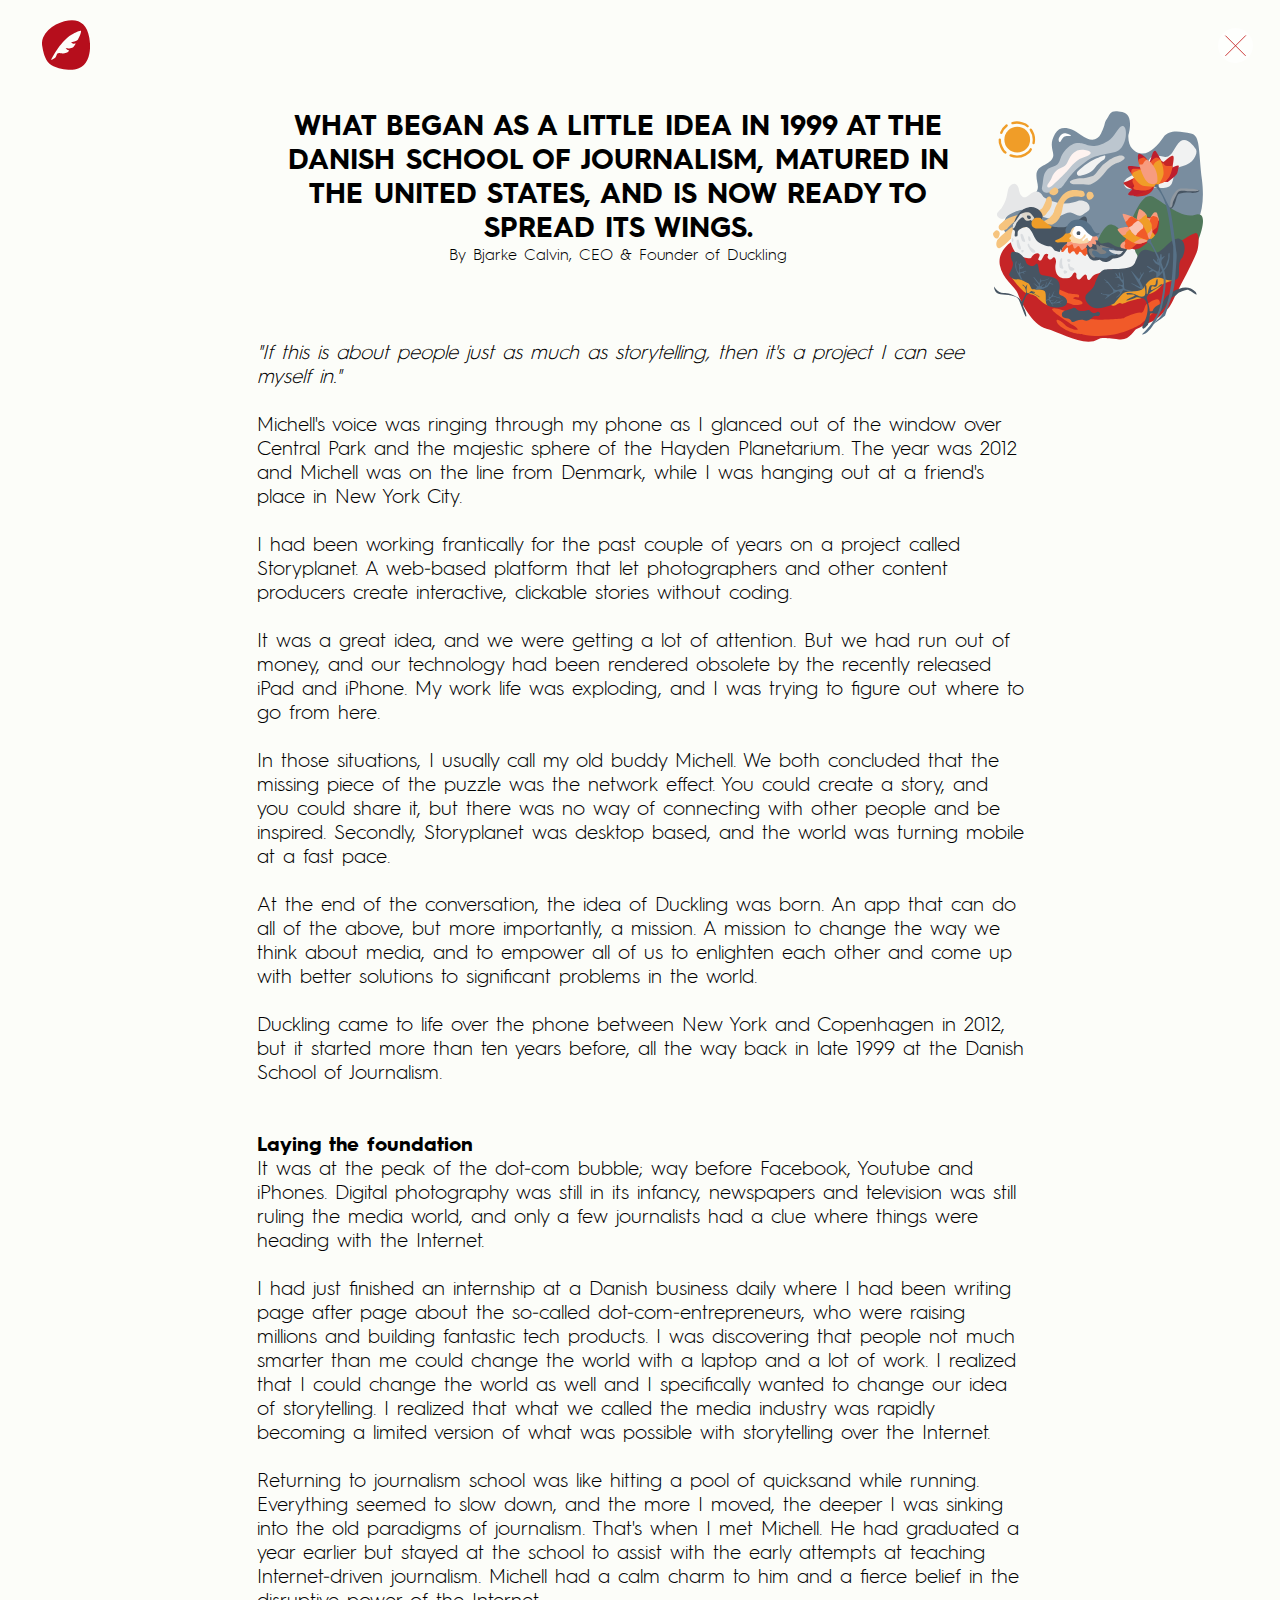
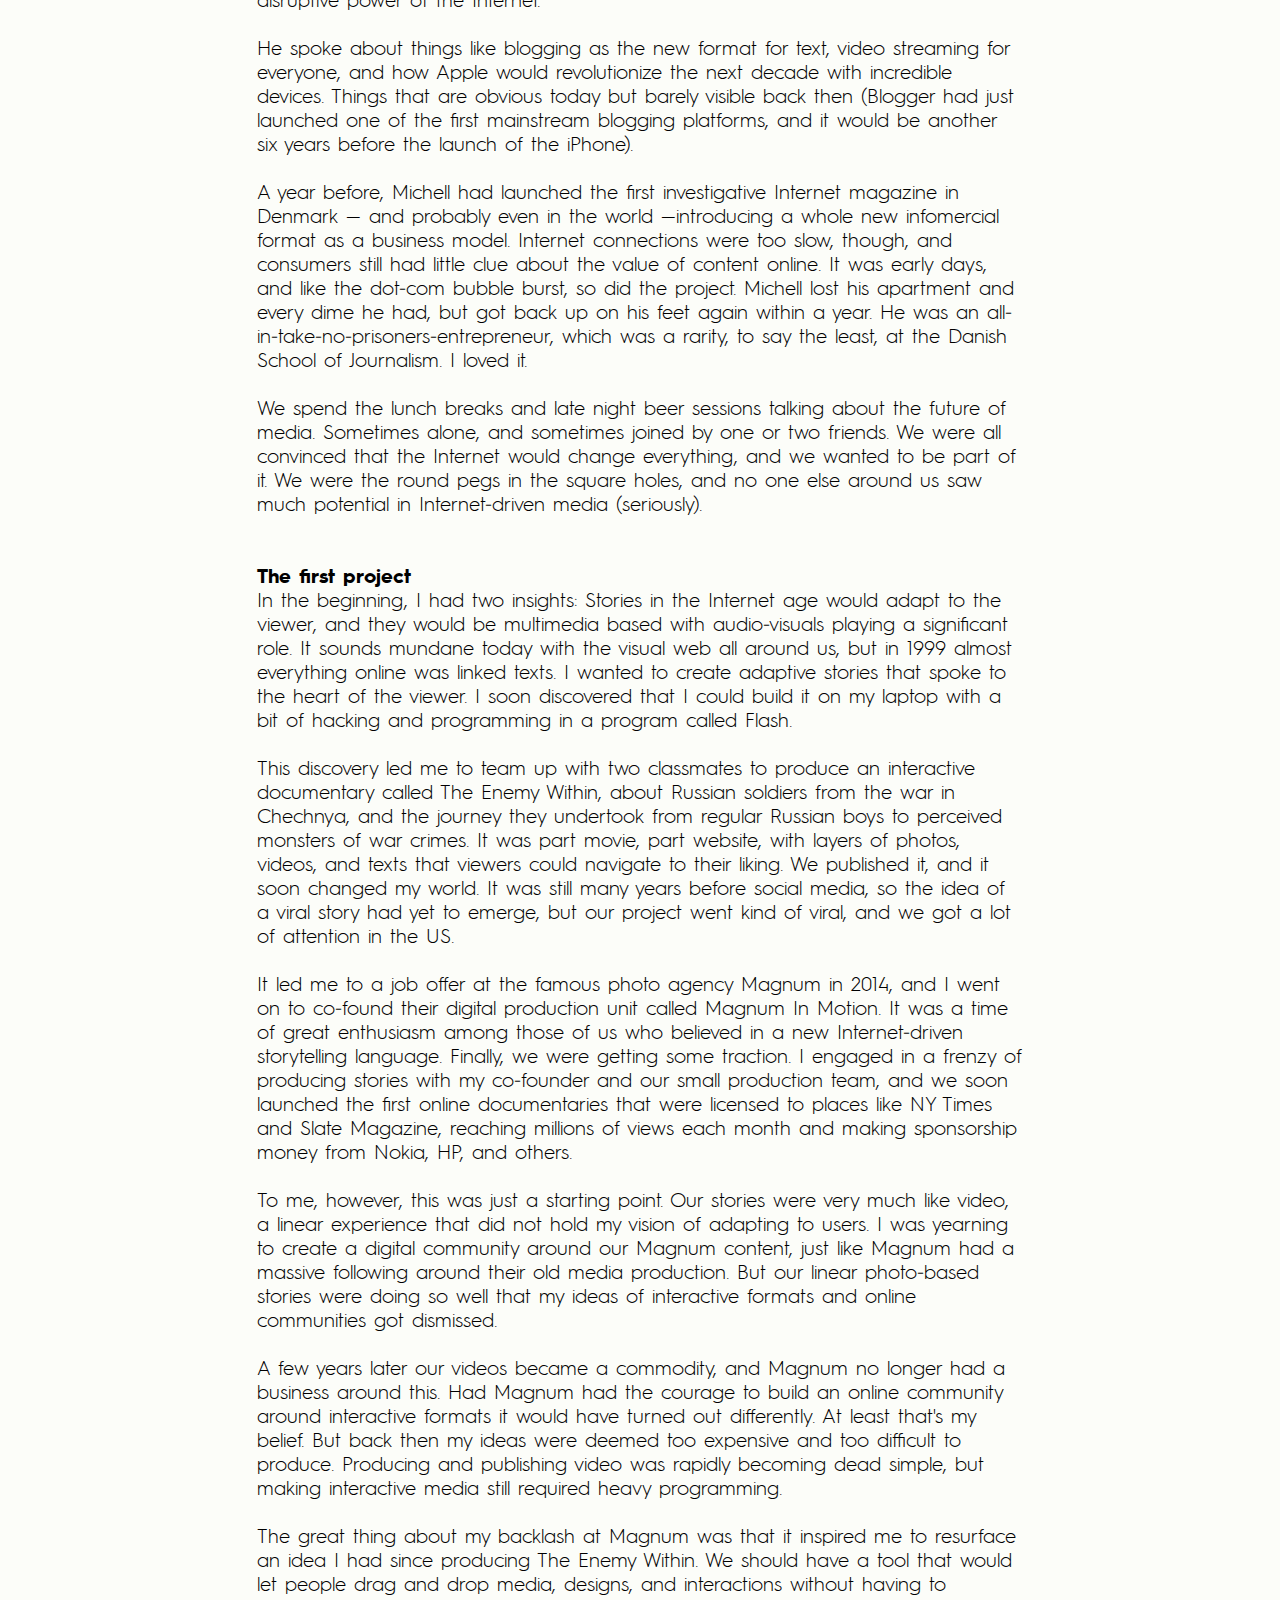
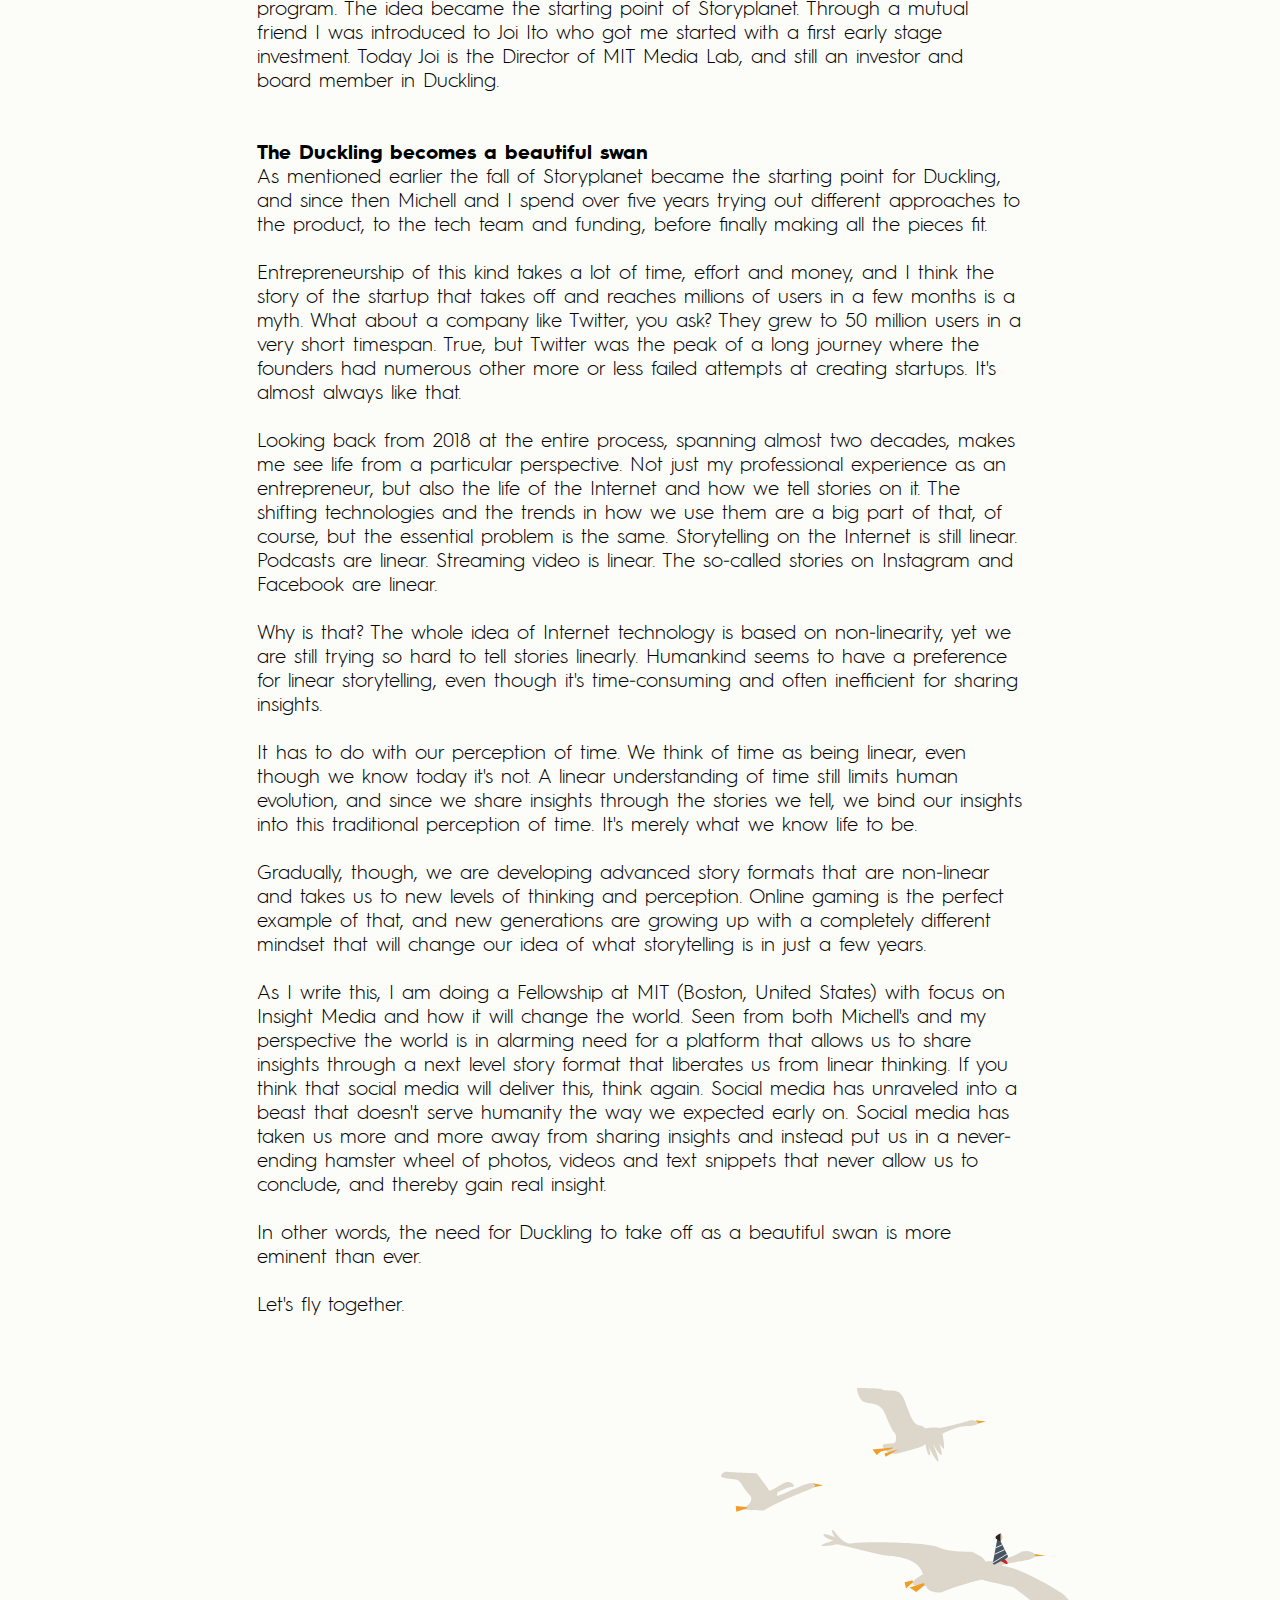
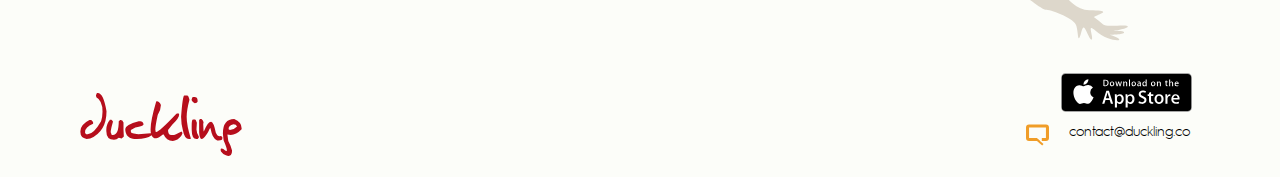
==== commit a0401b63: "typos a anchor" ====
--- a/about.html
+++ b/about.html
@@ -18,11 +18,11 @@
   <!-- CSS -->
   <link rel="stylesheet" type="text/css" href="css/site_global.css?crc=4131438561"/>
   <link rel="stylesheet" type="text/css" href="css/master_mastrabout.css?crc=101518107"/>
-  <link rel="stylesheet" type="text/css" href="css/about.css?crc=62765627" id="pagesheet"/>
+  <link rel="stylesheet" type="text/css" href="css/about.css?crc=373227930" id="pagesheet"/>
   <!-- IE-only CSS -->
   <!--[if lt IE 9]>
   <link rel="stylesheet" type="text/css" href="css/nomq_preview_master_mastrabout.css?crc=35636588"/>
-  <link rel="stylesheet" type="text/css" href="css/nomq_about.css?crc=4182925854" id="nomq_pagesheet"/>
+  <link rel="stylesheet" type="text/css" href="css/nomq_about.css?crc=521412152" id="nomq_pagesheet"/>
   <![endif]-->
     <!--/*
 
@@ -48,7 +48,7 @@
           </div>
          </div>
          <div class="clearfix colelem" id="u25540"><!-- column -->
-          <div class="clearfix colelem shared_content" id="u22528-91" data-content-guid="u22528-91_content"><!-- content -->
+          <div class="clearfix colelem shared_content" id="u22528-94" data-content-guid="u22528-94_content"><!-- content -->
            <p id="u22528-2">&quot;If this is about people just as much as storytelling, then it's a project I can see myself in.&quot;</p>
            <p id="u22528-3">&nbsp;</p>
            <p id="u22528-5">Michell's voice was ringing through my phone as I glanced out of the window over Central Park and the majestic sphere of the Hayden Planetarium. The year was 2012 and Michell was on the line from Denmark, while I was hanging out at a friend's place in New York City.</p>
@@ -63,50 +63,53 @@
            <p id="u22528-18">&nbsp;</p>
            <p id="u22528-20">Duckling came to life over the phone between New York and Copenhagen in 2012, but it started more than ten years before, all the way back in late 1999 at the Danish School of Journalism.</p>
            <p id="u22528-21">&nbsp;</p>
-           <p id="u22528-23">Laying the foundation</p>
-           <p id="u22528-25">It was at the peak of the dot-com bubble; way before Facebook, Youtube and iPhones. Digital photography was still in its infancy, newspapers and television was still ruling the media world, and only a few journalists had a clue where things were heading with the Internet.</p>
-           <p id="u22528-26">&nbsp;</p>
-           <p id="u22528-28">I had just finished an internship at a Danish business daily where I had been writing page after page about the so-called dot-com-entrepreneurs, who were raising millions and building fantastic tech products. I was discovering that people not much smarter than me could change the world with a laptop and a lot of work. I realized that I could change the world as well and I specifically wanted to change our idea of storytelling. I realized that what we called the media industry was rapidly becoming a limited version of what was possible with storytelling over the Internet.</p>
-           <p id="u22528-29">&nbsp;</p>
-           <p id="u22528-31">Returning to journalism school was like hitting a pool of quicksand while running. Everything seemed to slow down, and the more I moved, the deeper I was sinking into the old paradigms of journalism. That's when I met Michell. He had graduated a year earlier but stayed at the school to assist with the early attempts at teaching Internet-driven journalism. Michell had a calm charm to him and a fierce belief in the disruptive power of the Internet.</p>
-           <p id="u22528-32">&nbsp;</p>
-           <p id="u22528-34">He spoke about things like blogging as the new format for text, video streaming for everyone, and how Apple would revolutionize the next decade with incredible devices. Things that are obvious today but barely visible back then (Blogger had just launched one of the first mainstream blogging platforms, and it would be another six years before the launch of the iPhone).</p>
-           <p id="u22528-35">&nbsp;</p>
-           <p id="u22528-37">A year before, Michell had launched the first investigative Internet magazine in Denmark — and probably even in the world —introducing a whole new infomercial format as a business model. Internet connections were too slow, though, and consumers still had little clue about the value of content online. It was early days, and like the dot-com bubble burst, so did the project. Michell lost his apartment and every dime he had, but got back up on his feet again within a year. He was an all-in-take-no-prisoners-entrepreneur, which was a rarity, to say the least, at the Danish School of Journalism. I loved it.</p>
-           <p id="u22528-38">&nbsp;</p>
-           <p id="u22528-40">We spend the lunch breaks and late night beer sessions talking about the future of media. Sometimes alone, and sometimes joined by one or two friends. We were all convinced that the Internet would change everything, and we wanted to be part of it. We were the round pegs in the square holes, and no one else around us saw much potential in Internet-driven media (seriously).</p>
-           <p id="u22528-41">&nbsp;</p>
-           <p id="u22528-43">The first project</p>
-           <p id="u22528-45">In the beginning, I had two insights: Stories in the Internet age would adapt to the viewer, and they would be multimedia based with audio-visuals playing a significant role. It sounds mundane today with the visual web all around us, but in 1999 almost everything online was linked texts. I wanted to create adaptive stories that spoke to the heart of the viewer. I soon discovered that I could build it on my laptop with a bit of hacking and programming in a program called Flash.</p>
-           <p id="u22528-46">&nbsp;</p>
-           <p id="u22528-48">This discovery led me to team up with two classmates to produce an interactive documentary called The Enemy Within, about Russian soldiers from the war in Chechnya, and the journey they undertook from regular Russian boys to perceived monsters of war crimes. It was part movie, part website, with layers of photos, videos, and texts that viewers could navigate to their liking. We published it, and it soon changed my world. It was still many years before social media, so the idea of a viral story had yet to emerge, but our project went kind of viral, and we got a lot of attention in the US.</p>
-           <p id="u22528-49">&nbsp;</p>
-           <p id="u22528-51">It led me to a job offer at the famous photo agency Magnum in 2014, and I went on to co-found their digital production unit called Magnum In Motion. It was a time of great enthusiasm among those of us who believed in a new Internet-driven storytelling language. Finally, we were getting some traction. I engaged in a frenzy of producing stories with my co-founder and our small production team, and we soon launched the first online documentaries that were licensed to places like NY Times and Slate Magazine, reaching millions of views each month and making sponsorship money from Nokia, HP, and others.</p>
-           <p id="u22528-52">&nbsp;</p>
-           <p id="u22528-54">To me, however, this was just a starting point. Our stories were very much like video, a linear experience that did not hold my vision of adapting to users. I was yearning to create a digital community around our Magnum content, just like Magnum had a massive following around their old media production. But our linear photo-based stories were doing so well that my ideas of interactive formats and online communities got dismissed.</p>
-           <p id="u22528-55">&nbsp;</p>
-           <p id="u22528-57">A few years later our videos became a commodity, and Magnum no longer had a business around this. Had Magnum had the courage to build an online community around interactive formats it would have turned out differently. At least that's my belief. But back then my ideas were deemed too expensive and too difficult to produce. Producing and publishing video was rapidly becoming dead simple, but making interactive media still required heavy programming.</p>
-           <p id="u22528-58">&nbsp;</p>
-           <p id="u22528-60">The great thing about my backlash at Magnum was that it inspired me to resurface an idea I had since producing The Enemy Within. We should have a tool that would let people drag and drop media, designs, and interactions without having to program. The idea became the starting point of Storyplanet. Through a mutual friend I was introduced to Joi Ito who got me started with a first early stage investment. Today Joi is the Director of MIT Media Lab, and still an investor and board member in Duckling.</p>
-           <p id="u22528-61">&nbsp;</p>
-           <p id="u22528-63">The Duckling becomes a beautiful swan</p>
-           <p id="u22528-65">As mentioned earlier the fall of Storyplanet became the starting point for Duckling, and since then Michell and I spend over five years trying out different approaches to the product, to the tech team and funding, before finally making all the pieces fit.</p>
-           <p id="u22528-66">&nbsp;</p>
-           <p id="u22528-68">Entrepreneurship of this kind takes a lot of time, effort and money, and I think the story of the startup that takes off and reaches millions of users in a few months is a myth. What about a company like Twitter, you ask? They grew to 50 million users in a very short timespan. True, but Twitter was the peak of a long journey where the founders had numerous other more or less failed attempts at creating startups. It's almost always like that.</p>
+           <p id="u22528-22">&nbsp;</p>
+           <p id="u22528-24">Laying the foundation</p>
+           <p id="u22528-26">It was at the peak of the dot-com bubble; way before Facebook, Youtube and iPhones. Digital photography was still in its infancy, newspapers and television was still ruling the media world, and only a few journalists had a clue where things were heading with the Internet.</p>
+           <p id="u22528-27">&nbsp;</p>
+           <p id="u22528-29">I had just finished an internship at a Danish business daily where I had been writing page after page about the so-called dot-com-entrepreneurs, who were raising millions and building fantastic tech products. I was discovering that people not much smarter than me could change the world with a laptop and a lot of work. I realized that I could change the world as well and I specifically wanted to change our idea of storytelling. I realized that what we called the media industry was rapidly becoming a limited version of what was possible with storytelling over the Internet.</p>
+           <p id="u22528-30">&nbsp;</p>
+           <p id="u22528-32">Returning to journalism school was like hitting a pool of quicksand while running. Everything seemed to slow down, and the more I moved, the deeper I was sinking into the old paradigms of journalism. That's when I met Michell. He had graduated a year earlier but stayed at the school to assist with the early attempts at teaching Internet-driven journalism. Michell had a calm charm to him and a fierce belief in the disruptive power of the Internet.</p>
+           <p id="u22528-33">&nbsp;</p>
+           <p id="u22528-35">He spoke about things like blogging as the new format for text, video streaming for everyone, and how Apple would revolutionize the next decade with incredible devices. Things that are obvious today but barely visible back then (Blogger had just launched one of the first mainstream blogging platforms, and it would be another six years before the launch of the iPhone).</p>
+           <p id="u22528-36">&nbsp;</p>
+           <p id="u22528-38">A year before, Michell had launched the first investigative Internet magazine in Denmark — and probably even in the world —introducing a whole new infomercial format as a business model. Internet connections were too slow, though, and consumers still had little clue about the value of content online. It was early days, and like the dot-com bubble burst, so did the project. Michell lost his apartment and every dime he had, but got back up on his feet again within a year. He was an all-in-take-no-prisoners-entrepreneur, which was a rarity, to say the least, at the Danish School of Journalism. I loved it.</p>
+           <p id="u22528-39">&nbsp;</p>
+           <p id="u22528-41">We spend the lunch breaks and late night beer sessions talking about the future of media. Sometimes alone, and sometimes joined by one or two friends. We were all convinced that the Internet would change everything, and we wanted to be part of it. We were the round pegs in the square holes, and no one else around us saw much potential in Internet-driven media (seriously).</p>
+           <p id="u22528-42">&nbsp;</p>
+           <p id="u22528-43">&nbsp;</p>
+           <p id="u22528-45">The first project</p>
+           <p id="u22528-47">In the beginning, I had two insights: Stories in the Internet age would adapt to the viewer, and they would be multimedia based with audio-visuals playing a significant role. It sounds mundane today with the visual web all around us, but in 1999 almost everything online was linked texts. I wanted to create adaptive stories that spoke to the heart of the viewer. I soon discovered that I could build it on my laptop with a bit of hacking and programming in a program called Flash.</p>
+           <p id="u22528-48">&nbsp;</p>
+           <p id="u22528-50">This discovery led me to team up with two classmates to produce an interactive documentary called The Enemy Within, about Russian soldiers from the war in Chechnya, and the journey they undertook from regular Russian boys to perceived monsters of war crimes. It was part movie, part website, with layers of photos, videos, and texts that viewers could navigate to their liking. We published it, and it soon changed my world. It was still many years before social media, so the idea of a viral story had yet to emerge, but our project went kind of viral, and we got a lot of attention in the US.</p>
+           <p id="u22528-51">&nbsp;</p>
+           <p id="u22528-53">It led me to a job offer at the famous photo agency Magnum in 2014, and I went on to co-found their digital production unit called Magnum In Motion. It was a time of great enthusiasm among those of us who believed in a new Internet-driven storytelling language. Finally, we were getting some traction. I engaged in a frenzy of producing stories with my co-founder and our small production team, and we soon launched the first online documentaries that were licensed to places like NY Times and Slate Magazine, reaching millions of views each month and making sponsorship money from Nokia, HP, and others.</p>
+           <p id="u22528-54">&nbsp;</p>
+           <p id="u22528-56">To me, however, this was just a starting point. Our stories were very much like video, a linear experience that did not hold my vision of adapting to users. I was yearning to create a digital community around our Magnum content, just like Magnum had a massive following around their old media production. But our linear photo-based stories were doing so well that my ideas of interactive formats and online communities got dismissed.</p>
+           <p id="u22528-57">&nbsp;</p>
+           <p id="u22528-59">A few years later our videos became a commodity, and Magnum no longer had a business around this. Had Magnum had the courage to build an online community around interactive formats it would have turned out differently. At least that's my belief. But back then my ideas were deemed too expensive and too difficult to produce. Producing and publishing video was rapidly becoming dead simple, but making interactive media still required heavy programming.</p>
+           <p id="u22528-60">&nbsp;</p>
+           <p id="u22528-62">The great thing about my backlash at Magnum was that it inspired me to resurface an idea I had since producing The Enemy Within. We should have a tool that would let people drag and drop media, designs, and interactions without having to program. The idea became the starting point of Storyplanet. Through a mutual friend I was introduced to Joi Ito who got me started with a first early stage investment. Today Joi is the Director of MIT Media Lab, and still an investor and board member in Duckling.</p>
+           <p id="u22528-63">&nbsp;</p>
+           <p id="u22528-64">&nbsp;</p>
+           <p id="u22528-66">The Duckling becomes a beautiful swan</p>
+           <p id="u22528-68">As mentioned earlier the fall of Storyplanet became the starting point for Duckling, and since then Michell and I spend over five years trying out different approaches to the product, to the tech team and funding, before finally making all the pieces fit.</p>
            <p id="u22528-69">&nbsp;</p>
-           <p id="u22528-71">Looking back from 2018 at the entire process, spanning almost two decades, makes me see life from a particular perspective. Not just my professional experience as an entrepreneur, but also the life of the Internet and how we tell stories on it. The shifting technologies and the trends in how we use them are a big part of that, of course, but the essential problem is the same. Storytelling on the Internet is still linear. Podcasts are linear. Streaming video is linear. The so-called stories on Instagram and Facebook are linear.</p>
+           <p id="u22528-71">Entrepreneurship of this kind takes a lot of time, effort and money, and I think the story of the startup that takes off and reaches millions of users in a few months is a myth. What about a company like Twitter, you ask? They grew to 50 million users in a very short timespan. True, but Twitter was the peak of a long journey where the founders had numerous other more or less failed attempts at creating startups. It's almost always like that.</p>
            <p id="u22528-72">&nbsp;</p>
-           <p id="u22528-74">Why is that? The whole idea of Internet technology is based on non-linearity, yet we are still trying so hard to tell stories linearly. Humankind seems to have a preference for linear storytelling, even though it's time-consuming and often inefficient for sharing insights.</p>
+           <p id="u22528-74">Looking back from 2018 at the entire process, spanning almost two decades, makes me see life from a particular perspective. Not just my professional experience as an entrepreneur, but also the life of the Internet and how we tell stories on it. The shifting technologies and the trends in how we use them are a big part of that, of course, but the essential problem is the same. Storytelling on the Internet is still linear. Podcasts are linear. Streaming video is linear. The so-called stories on Instagram and Facebook are linear.</p>
            <p id="u22528-75">&nbsp;</p>
-           <p id="u22528-77">It has to do with our perception of time. We think of time as being linear, even though we know today it's not. A linear understanding of time still limits human evolution, and since we share insights through the stories we tell, we bind our insights into this traditional perception of time. It's merely what we know life to be.</p>
+           <p id="u22528-77">Why is that? The whole idea of Internet technology is based on non-linearity, yet we are still trying so hard to tell stories linearly. Humankind seems to have a preference for linear storytelling, even though it's time-consuming and often inefficient for sharing insights.</p>
            <p id="u22528-78">&nbsp;</p>
-           <p id="u22528-80">Gradually, though, we are developing advanced story formats that are non-linear and takes us to new levels of thinking and perception. Online gaming is the perfect example of that, and new generations are growing up with a completely different mindset that will change our idea of what storytelling is in just a few years.</p>
+           <p id="u22528-80">It has to do with our perception of time. We think of time as being linear, even though we know today it's not. A linear understanding of time still limits human evolution, and since we share insights through the stories we tell, we bind our insights into this traditional perception of time. It's merely what we know life to be.</p>
            <p id="u22528-81">&nbsp;</p>
-           <p id="u22528-83">As I write this, I am doing a Fellowship at MIT (Boston, United States) with focus on Insight Media and how it will change the world. Seen from both Michell's and my perspective the world is in alarming need for a platform that allows us to share insights through a next level story format that liberates us from linear thinking. If you think that social media will deliver this, think again. Social media has unraveled into a beast that doesn't serve humanity the way we expected early on. Social media has taken us more and more away from sharing insights and instead put us in a never-ending hamster wheel of photos, videos and text snippets that never allow us to conclude, and thereby gain real insight.</p>
+           <p id="u22528-83">Gradually, though, we are developing advanced story formats that are non-linear and takes us to new levels of thinking and perception. Online gaming is the perfect example of that, and new generations are growing up with a completely different mindset that will change our idea of what storytelling is in just a few years.</p>
            <p id="u22528-84">&nbsp;</p>
-           <p id="u22528-86">In other words, the need for Duckling to take off as a beautiful swan is more eminent than ever.</p>
+           <p id="u22528-86">As I write this, I am doing a Fellowship at MIT (Boston, United States) with focus on Insight Media and how it will change the world. Seen from both Michell's and my perspective the world is in alarming need for a platform that allows us to share insights through a next level story format that liberates us from linear thinking. If you think that social media will deliver this, think again. Social media has unraveled into a beast that doesn't serve humanity the way we expected early on. Social media has taken us more and more away from sharing insights and instead put us in a never-ending hamster wheel of photos, videos and text snippets that never allow us to conclude, and thereby gain real insight.</p>
            <p id="u22528-87">&nbsp;</p>
-           <p id="u22528-89">Let's fly together.</p>
+           <p id="u22528-89">In other words, the need for Duckling to take off as a beautiful swan is more eminent than ever.</p>
+           <p id="u22528-90">&nbsp;</p>
+           <p id="u22528-92">Let's fly together.</p>
           </div>
           <div class="clip_frame colelem" id="u25395"><!-- svg -->
            <img class="svg svg_mar temp_no_img_src" id="u25391" data-orig-src="images/labut4-03.svg?crc=114211536" onload="this.style.height=(this.offsetWidth*291/422.72485207100584)+'px'" alt="" data-mu-svgfallback="images/labut4-03_poster_.png?crc=3771541214" data-heightwidthratio="0.6879432624113475" data-image-width="423" data-image-height="291" src="images/blank.gif?crc=4208392903"/>
@@ -153,7 +156,7 @@
           </div>
          </div>
          <div class="clearfix colelem temp_no_id" data-orig-id="u25540"><!-- column -->
-          <span class="clearfix colelem placeholder" data-placeholder-for="u22528-91_content"><!-- placeholder node --></span>
+          <span class="clearfix colelem placeholder" data-placeholder-for="u22528-94_content"><!-- placeholder node --></span>
           <div class="clip_frame colelem temp_no_id" data-orig-id="u25395"><!-- svg -->
            <img class="svg svg_mar temp_no_id temp_no_img_src" data-orig-src="images/labut4-03.svg?crc=114211536" onload="this.style.height=(this.offsetWidth*279.3599999999997/405.8158579881654)+'px'" alt="" data-mu-svgfallback="images/labut4-03_poster_.png?crc=3771541214" data-heightwidthratio="0.687192118226601" data-image-width="406" data-image-height="279" data-orig-id="u25391" src="images/blank.gif?crc=4208392903"/>
           </div>
@@ -197,7 +200,7 @@
           </div>
          </div>
          <div class="clearfix colelem temp_no_id" data-orig-id="u25540"><!-- column -->
-          <span class="clearfix colelem placeholder" data-placeholder-for="u22528-91_content"><!-- placeholder node --></span>
+          <span class="clearfix colelem placeholder" data-placeholder-for="u22528-94_content"><!-- placeholder node --></span>
           <div class="clip_frame colelem temp_no_id" data-orig-id="u25395"><!-- svg -->
            <img class="svg svg_mar temp_no_id temp_no_img_src" data-orig-src="images/labut4-03.svg?crc=114211536" onload="this.style.height=(this.offsetWidth*186.23999999999978/270.54390532544375)+'px'" alt="" data-mu-svgfallback="images/labut4-03_poster_.png?crc=3771541214" data-heightwidthratio="0.6863468634686347" data-image-width="271" data-image-height="186" data-orig-id="u25391" src="images/blank.gif?crc=4208392903"/>
           </div>
@@ -236,7 +239,7 @@
           </div>
          </div>
          <div class="clearfix colelem temp_no_id" data-orig-id="u25540"><!-- column -->
-          <span class="clearfix colelem placeholder" data-placeholder-for="u22528-91_content"><!-- placeholder node --></span>
+          <span class="clearfix colelem placeholder" data-placeholder-for="u22528-94_content"><!-- placeholder node --></span>
           <div class="clip_frame colelem temp_no_id" data-orig-id="u25395"><!-- svg -->
            <img class="svg svg_mar temp_no_id temp_no_img_src" data-orig-src="images/labut4-03.svg?crc=114211536" onload="this.style.height=(this.offsetWidth*152.2511999999997/221.16964260355024)+'px'" alt="" data-mu-svgfallback="images/labut4-03_poster_.png?crc=3771541214" data-heightwidthratio="0.6877828054298643" data-image-width="221" data-image-height="152" data-orig-id="u25391" src="images/blank.gif?crc=4208392903"/>
           </div>
@@ -272,9 +275,9 @@
        <div class="clearfix temp_no_id" data-orig-id="u22525_align_to_page">
         <div class="position_content temp_no_id" data-orig-id="u22525_position_content">
          <span class="header1 clearfix colelem placeholder" data-placeholder-for="u22531-8_content"><!-- placeholder node --></span>
-         <div class="clearfix colelem temp_no_id" data-orig-id="u25540"><!-- column -->
-          <span class="clearfix colelem placeholder" data-placeholder-for="u22528-91_content"><!-- placeholder node --></span>
-          <div class="clip_frame colelem temp_no_id" data-orig-id="u25395"><!-- svg -->
+         <div class="clearfix colelem temp_no_id" data-orig-id="u25540"><!-- group -->
+          <span class="clearfix grpelem placeholder" data-placeholder-for="u22528-94_content"><!-- placeholder node --></span>
+          <div class="clip_frame grpelem temp_no_id" data-orig-id="u25395"><!-- svg -->
            <img class="svg svg_mar temp_no_id temp_no_img_src" data-orig-src="images/labut4-03.svg?crc=114211536" onload="this.style.height=(this.offsetWidth*111.74399999999967/162.32634319526622)+'px'" alt="" data-mu-svgfallback="images/labut4-03_poster_.png?crc=3771541214" data-heightwidthratio="0.691358024691358" data-image-width="162" data-image-height="112" data-orig-id="u25391" src="images/blank.gif?crc=4208392903"/>
           </div>
          </div>
--- a/css/about.css
+++ b/css/about.css
@@ -1,4 +1,4 @@
-.version.about{color:#000003;background-color:#BDBA3B;}.js body{visibility:hidden;}.js body.initialized{visibility:visible;}@font-face{font-family:'__Hurme Geometric Sans 3_5';src:url('../fonts/29d0ae_1_0.eot');src:local('☺'), url('../fonts/29d0ae_1_0.woff') format('woff');font-weight:300;font-style:normal;}@font-face{font-family:'__Hurme Geometric Sans 3_5';src:url('../fonts/29d0ae_0_0.eot');src:local('☺'), url('../fonts/29d0ae_0_0.woff') format('woff');font-weight:700;font-style:normal;}#page{background-image:none;border-color:#000000;margin-right:auto;z-index:1;width:100%;border-width:0px;margin-left:auto;background-color:transparent;}#pu22525{z-index:14;width:100%;margin-top:-11px;margin-right:-10000px;}#u22525{z-index:14;background-color:#FCFDF9;}#u22525_align_to_page{position:relative;margin-left:auto;margin-right:auto;}#u22525_position_content{width:100%;}#u22531-8{line-height:34px;font-size:28px;z-index:15;position:relative;background-color:transparent;}#u22531-5{line-height:0px;}#u22531-4{text-transform:none;font-weight:300;font-family:'__Hurme Geometric Sans 3_5';}#u22531-6{text-align:left;}#u25540{border-color:transparent;position:relative;background-color:transparent;border-width:0px;}#u22528-91{text-align:left;position:relative;background-color:transparent;}#u22528-2,#u22528-3{font-family:'__Hurme Geometric Sans 3_5';font-weight:300;font-style:italic;}#u22528-23,#u22528-43,#u22528-63{font-weight:700;font-family:'__Hurme Geometric Sans 3_5';}#u22528-5,#u22528-6,#u22528-8,#u22528-9,#u22528-11,#u22528-12,#u22528-14,#u22528-15,#u22528-17,#u22528-18,#u22528-20,#u22528-21,#u22528-25,#u22528-26,#u22528-28,#u22528-29,#u22528-31,#u22528-32,#u22528-34,#u22528-35,#u22528-37,#u22528-38,#u22528-40,#u22528-41,#u22528-45,#u22528-46,#u22528-48,#u22528-49,#u22528-51,#u22528-52,#u22528-54,#u22528-55,#u22528-57,#u22528-58,#u22528-60,#u22528-61,#u22528-65,#u22528-66,#u22528-68,#u22528-69,#u22528-71,#u22528-72,#u22528-74,#u22528-75,#u22528-77,#u22528-78,#u22528-80,#u22528-81,#u22528-83,#u22528-84,#u22528-86,#u22528-87,#u22528-89{font-weight:300;font-family:'__Hurme Geometric Sans 3_5';}#u25395{position:relative;background-color:transparent;}#u25391{width:100%;display:block;}#u22525-bw{z-index:14;left:0px;margin-left:0px;}#pu23067{z-index:2;}#u23067{left:0px;margin-right:-10000px;z-index:2;position:relative;}#u23068{z-index:3;}#u25232{margin-right:-10000px;z-index:4;position:relative;}#u23074{z-index:12;position:relative;}#u23075{z-index:13;}#u23070{z-index:5;position:relative;}#u23072{margin-right:-10000px;z-index:6;position:relative;}#u23073{z-index:7;}#u23071-4{margin-right:-10000px;z-index:8;position:relative;}#pu22620{margin-right:-10000px;height:0px;margin-top:20px;}#u22620{top:28px;background-color:transparent;right:27px;position:fixed;}#u22617{display:block;}#u23063{top:20px;position:fixed;}.html{background-color:#FCFDF9;}body{position:relative;}@media (min-width: 1201px), print{#muse_css_mq{background-color:#FFFFFF;}#bp_infinity.active{display:block;}#page{min-height:568px;padding-bottom:20px;max-width:1250px;}#pu22525{padding-bottom:1px;}#u22525_align_to_page{max-width:1250px;}#u22525_position_content{margin-bottom:-157px;padding-top:122px;}#pu22531-8{z-index:15;position:relative;width:100%;}#u22531-8{min-height:231px;margin-right:-10000px;width:57.84%;margin-left:21.08%;left:-22px;}#u22531-3{line-height:34px;}#u22531-4{font-size:16px;line-height:19px;}#u22538{z-index:23;background-color:transparent;position:relative;margin-right:-10000px;width:16.8%;left:78.24%;}#u22534{z-index:24;display:block;width:100%;}#u25540{z-index:27;width:70.33%;left:19.36%;}#u22528-91{z-index:28;min-height:4228px;font-size:20px;line-height:24px;width:87.26%;}#u25395{z-index:119;width:48.13%;margin-left:52%;}#u25391{z-index:120;}#u22525,#u22525-bw{min-height:4715px;}#pu23067{margin-top:169px;width:88.96%;}#u23067{width:162px;margin-top:20px;margin-left:65px;}#u25232{width:166px;padding-bottom:1px;left:85.08%;margin-left:5.85%;}#u23074{width:131px;margin-left:21.09%;}#u23070{width:165px;margin-top:12px;}#u23072{width:23px;}#u23071-4{width:138px;min-height:18px;left:15.76%;}#pu22620{z-index:25;padding-bottom:50px;width:94.48%;}#u22620{z-index:25;width:2.81%;max-width:35px;}#u22617{z-index:26;width:100%;}#u23063{z-index:121;width:48px;left:42px;}#u23064{z-index:122;}}@media (min-width: 801px) and (max-width: 1200px){#muse_css_mq{background-color:#0004b0;}#bp_1200.active{display:block;}#page{min-height:803px;padding-bottom:6px;max-width:1200px;}#u22525{min-height:4714.759756562176px;padding-bottom:0px;}#u22525_align_to_page{max-width:1200px;}#u22525_position_content{margin-bottom:-145px;padding-top:122px;}#pu22531-8{z-index:15;position:relative;width:100%;}#u22531-8{min-height:231px;margin-right:-10000px;width:57.84%;margin-left:21.09%;left:-22px;}#u22531-3{line-height:34px;}#u22531-4{font-size:16px;line-height:19px;}#u22538{z-index:23;background-color:transparent;position:relative;margin-right:-10000px;width:16.84%;left:78.25%;}#u22534{z-index:24;display:block;width:100%;}#u25540{z-index:27;padding-bottom:0px;width:70.34%;left:19.34%;}#u22528-91{z-index:28;min-height:4228px;font-size:20px;line-height:24px;width:87.21%;}#u25395{z-index:119;width:48.11%;margin-left:51.9%;}#u25391{z-index:120;}#u22525-bw{min-height:4714.759756562176px;}#pu23067{margin-top:175px;width:84.25%;}#u23067{width:182px;margin-top:19px;margin-left:90px;}#u25232{width:16.42%;left:83.59%;margin-left:8.91%;}#u23074,#u23075{width:100%;}#u23070{width:156px;margin-top:11px;margin-left:6.03%;}#u23072{width:22px;}#u23071-4{width:132px;min-height:19px;left:15.39%;}#pu22620{z-index:25;padding-bottom:50px;width:94.25%;}#u22620{z-index:25;width:2.84%;max-width:34px;}#u22617{z-index:26;width:100%;}#u23063{z-index:121;width:48px;left:42px;}#u23064{z-index:122;}body{overflow-x:hidden;}}@media (min-width: 655px) and (max-width: 800px){#muse_css_mq{background-color:#000320;}#bp_800.active{display:block;}#page{min-height:800px;padding-bottom:6px;max-width:800px;}#u22525{min-height:6251.879756562175px;padding-bottom:0px;}#u22525_align_to_page{max-width:800px;}#u22525_position_content{margin-bottom:-145px;padding-top:122px;}#pu22531-8{z-index:15;position:relative;width:100%;}#u22531-8{min-height:231px;margin-right:-10000px;width:57.88%;margin-left:21.07%;left:-22px;}#u22531-3{line-height:34px;}#u22531-4{font-size:16px;line-height:19px;}#u22538{z-index:23;background-color:transparent;position:relative;margin-right:-10000px;width:16.88%;left:78.25%;}#u22534{z-index:24;display:block;width:100%;}#u25540{z-index:27;padding-bottom:0px;width:70.38%;left:19.38%;}#u22528-91{z-index:28;min-height:4228px;font-size:20px;line-height:24px;width:87.22%;}#u25395{z-index:119;width:48.14%;margin-left:51.87%;}#u25391{z-index:120;}#u22525-bw{min-height:6251.879756562175px;}#pu23067{margin-top:168px;width:80%;}#u23067{width:158px;margin-top:19px;margin-left:77px;}#u25232{padding-bottom:1px;width:24.38%;left:75.63%;margin-left:12.04%;}#u23074{width:71.16%;margin-left:28.85%;}#u23075{width:100%;}#u23070{width:156px;margin-top:12px;}#u23072{width:22px;}#u23071-4{width:132px;min-height:19px;left:15.39%;}#pu22620{z-index:25;padding-bottom:48px;width:92.63%;}#u22620{z-index:25;width:2.75%;max-width:22px;}#u22617{z-index:26;width:100%;}#u23063{z-index:121;width:46px;left:32px;}#u23064{z-index:122;}body{overflow-x:hidden;}}@media (min-width: 481px) and (max-width: 654px){#muse_css_mq{background-color:#00028e;}#bp_654.active{display:block;}#page{min-height:795px;padding-bottom:8px;max-width:654px;}#u22525{min-height:7475.868556562176px;padding-bottom:0px;}#u22525_align_to_page{max-width:654px;}#u22525_position_content{margin-bottom:-145px;padding-top:122px;}#pu22531-8{z-index:15;position:relative;width:100%;}#u22531-8{min-height:231px;margin-right:-10000px;width:57.8%;margin-left:21.11%;left:-22px;}#u22531-3{line-height:34px;}#u22531-4{font-size:16px;line-height:19px;}#u22538{z-index:23;background-color:transparent;position:relative;margin-right:-10000px;width:16.82%;left:78.29%;}#u22534{z-index:24;display:block;width:100%;}#u25540{z-index:27;padding-bottom:0px;width:70.34%;left:19.27%;}#u22528-91{z-index:28;min-height:4228px;font-size:20px;line-height:24px;width:87.18%;}#u25395{z-index:119;width:48.05%;margin-left:51.96%;}#u25391{z-index:120;}#u22525-bw{min-height:7475.868556562176px;}#pu23067{margin-top:155px;width:76.46%;}#u23067{width:135px;margin-top:14px;margin-left:77px;}#u25232{padding-bottom:1px;width:31.2%;margin-left:99.6%;left:-77px;}#u23074{width:64.75%;margin-left:35.26%;left:0px;}#u23075{width:100%;}#u23070{width:156px;margin-top:8px;margin-left:100%;left:-156px;}#u23072{width:22px;margin-left:100%;left:-156px;}#u23071-4{width:132px;min-height:19px;margin-left:100%;left:-132px;}#pu22620{z-index:25;padding-bottom:48px;width:91.14%;}#u22620{z-index:25;width:2.76%;max-width:18px;}#u22617{z-index:26;width:100%;}#u23063{z-index:121;width:46px;left:31px;}#u23064{z-index:122;}body{overflow-x:hidden;}}@media (max-width: 480px){/*
+.version.about{color:#000016;background-color:#3F019A;}.js body{visibility:hidden;}.js body.initialized{visibility:visible;}@font-face{font-family:'__Hurme Geometric Sans 3_5';src:url('../fonts/29d0ae_1_0.eot');src:local('☺'), url('../fonts/29d0ae_1_0.woff') format('woff');font-weight:300;font-style:normal;}@font-face{font-family:'__Hurme Geometric Sans 3_5';src:url('../fonts/29d0ae_0_0.eot');src:local('☺'), url('../fonts/29d0ae_0_0.woff') format('woff');font-weight:700;font-style:normal;}#page{background-image:none;border-color:#000000;margin-right:auto;z-index:1;width:100%;border-width:0px;margin-left:auto;background-color:transparent;}#pu22525{z-index:14;width:100%;margin-top:-11px;margin-right:-10000px;}#u22525{z-index:14;background-color:#FCFDF9;}#u22525_align_to_page{position:relative;margin-left:auto;margin-right:auto;}#u22525_position_content{width:100%;}#u22531-8{line-height:34px;font-size:28px;z-index:15;position:relative;background-color:transparent;}#u22531-5{line-height:0px;}#u22531-4{text-transform:none;font-weight:300;font-family:'__Hurme Geometric Sans 3_5';}#u22531-6{text-align:left;}#u25540{border-color:transparent;position:relative;background-color:transparent;border-width:0px;}#u22528-94{text-align:left;position:relative;background-color:transparent;}#u22528-2,#u22528-3{font-family:'__Hurme Geometric Sans 3_5';font-weight:300;font-style:italic;}#u22528-24,#u22528-45,#u22528-66{font-weight:700;font-family:'__Hurme Geometric Sans 3_5';}#u22528-5,#u22528-6,#u22528-8,#u22528-9,#u22528-11,#u22528-12,#u22528-14,#u22528-15,#u22528-17,#u22528-18,#u22528-20,#u22528-21,#u22528-22,#u22528-26,#u22528-27,#u22528-29,#u22528-30,#u22528-32,#u22528-33,#u22528-35,#u22528-36,#u22528-38,#u22528-39,#u22528-41,#u22528-42,#u22528-43,#u22528-47,#u22528-48,#u22528-50,#u22528-51,#u22528-53,#u22528-54,#u22528-56,#u22528-57,#u22528-59,#u22528-60,#u22528-62,#u22528-63,#u22528-64,#u22528-68,#u22528-69,#u22528-71,#u22528-72,#u22528-74,#u22528-75,#u22528-77,#u22528-78,#u22528-80,#u22528-81,#u22528-83,#u22528-84,#u22528-86,#u22528-87,#u22528-89,#u22528-90,#u22528-92{font-weight:300;font-family:'__Hurme Geometric Sans 3_5';}#u25395{position:relative;background-color:transparent;}#u25391{width:100%;display:block;}#u22525-bw{z-index:14;left:0px;margin-left:0px;}#pu23067{z-index:2;}#u23067{left:0px;margin-right:-10000px;z-index:2;position:relative;}#u23068{z-index:3;}#u25232{margin-right:-10000px;z-index:4;position:relative;}#u23074{z-index:12;position:relative;}#u23075{z-index:13;}#u23070{z-index:5;position:relative;}#u23072{margin-right:-10000px;z-index:6;position:relative;}#u23073{z-index:7;}#u23071-4{margin-right:-10000px;z-index:8;position:relative;}#pu22620{margin-right:-10000px;height:0px;margin-top:20px;}#u22620{top:28px;background-color:transparent;right:27px;position:fixed;}#u22617{display:block;}#u23063{top:20px;position:fixed;}.html{background-color:#FCFDF9;}body{position:relative;}@media (min-width: 1201px), print{#muse_css_mq{background-color:#FFFFFF;}#bp_infinity.active{display:block;}#page{min-height:568px;padding-bottom:20px;max-width:1250px;}#pu22525{padding-bottom:1px;}#u22525_align_to_page{max-width:1250px;}#u22525_position_content{margin-bottom:-157px;padding-top:122px;}#pu22531-8{z-index:15;position:relative;width:100%;}#u22531-8{min-height:231px;margin-right:-10000px;width:57.84%;margin-left:21.08%;left:-22px;}#u22531-3{line-height:34px;}#u22531-4{font-size:16px;line-height:19px;}#u22538{z-index:23;background-color:transparent;position:relative;margin-right:-10000px;width:16.8%;left:78.24%;}#u22534{z-index:24;display:block;width:100%;}#u25540{z-index:27;width:70.33%;left:19.36%;}#u22528-94{z-index:28;min-height:4228px;font-size:20px;line-height:24px;width:87.26%;}#u25395{z-index:122;width:48.13%;margin-left:52%;}#u25391{z-index:123;}#u22525,#u22525-bw{min-height:4715px;}#pu23067{margin-top:169px;width:88.96%;}#u23067{width:162px;margin-top:20px;margin-left:65px;}#u25232{width:166px;padding-bottom:1px;left:85.08%;margin-left:5.85%;}#u23074{width:131px;margin-left:21.09%;}#u23070{width:165px;margin-top:12px;}#u23072{width:23px;}#u23071-4{width:138px;min-height:18px;left:15.76%;}#pu22620{z-index:25;padding-bottom:50px;width:94.48%;}#u22620{z-index:25;width:2.81%;max-width:35px;}#u22617{z-index:26;width:100%;}#u23063{z-index:124;width:48px;left:42px;}#u23064{z-index:125;}}@media (min-width: 801px) and (max-width: 1200px){#muse_css_mq{background-color:#0004b0;}#bp_1200.active{display:block;}#page{min-height:803px;padding-bottom:6px;max-width:1200px;}#u22525{min-height:4746.759756562176px;padding-bottom:0px;}#u22525_align_to_page{max-width:1200px;}#u22525_position_content{margin-bottom:-157px;padding-top:122px;}#pu22531-8{z-index:15;position:relative;width:100%;}#u22531-8{min-height:231px;margin-right:-10000px;width:57.84%;margin-left:21.09%;left:-22px;}#u22531-3{line-height:34px;}#u22531-4{font-size:16px;line-height:19px;}#u22538{z-index:23;background-color:transparent;position:relative;margin-right:-10000px;width:16.84%;left:78.25%;}#u22534{z-index:24;display:block;width:100%;}#u25540{z-index:27;padding-bottom:0px;width:70.34%;left:19.34%;}#u22528-94{z-index:28;min-height:4228px;font-size:20px;line-height:24px;width:87.21%;}#u25395{z-index:122;width:48.11%;margin-left:51.9%;}#u25391{z-index:123;}#u22525-bw{min-height:4746.759756562176px;}#pu23067{margin-top:187px;width:84.25%;}#u23067{width:182px;margin-top:19px;margin-left:90px;}#u25232{width:16.42%;left:83.59%;margin-left:8.91%;}#u23074,#u23075{width:100%;}#u23070{width:156px;margin-top:11px;margin-left:6.03%;}#u23072{width:22px;}#u23071-4{width:132px;min-height:19px;left:15.39%;}#pu22620{z-index:25;padding-bottom:50px;width:94.25%;}#u22620{z-index:25;width:2.84%;max-width:34px;}#u22617{z-index:26;width:100%;}#u23063{z-index:124;width:48px;left:42px;}#u23064{z-index:125;}body{overflow-x:hidden;}}@media (min-width: 655px) and (max-width: 800px){#muse_css_mq{background-color:#000320;}#bp_800.active{display:block;}#page{min-height:800px;padding-bottom:6px;max-width:800px;}#u22525{min-height:6311.879756562175px;padding-bottom:0px;}#u22525_align_to_page{max-width:800px;}#u22525_position_content{margin-bottom:-157px;padding-top:122px;}#pu22531-8{z-index:15;position:relative;width:100%;}#u22531-8{min-height:231px;margin-right:-10000px;width:57.88%;margin-left:21.07%;left:-22px;}#u22531-3{line-height:34px;}#u22531-4{font-size:16px;line-height:19px;}#u22538{z-index:23;background-color:transparent;position:relative;margin-right:-10000px;width:16.88%;left:78.25%;}#u22534{z-index:24;display:block;width:100%;}#u25540{z-index:27;padding-bottom:0px;width:70.38%;left:19.38%;}#u22528-94{z-index:28;min-height:4228px;font-size:20px;line-height:24px;width:87.22%;}#u25395{z-index:122;width:48.14%;margin-left:51.87%;}#u25391{z-index:123;}#u22525-bw{min-height:6311.879756562175px;}#pu23067{margin-top:180px;width:80%;}#u23067{width:158px;margin-top:19px;margin-left:77px;}#u25232{padding-bottom:1px;width:24.38%;left:75.63%;margin-left:12.04%;}#u23074{width:71.16%;margin-left:28.85%;}#u23075{width:100%;}#u23070{width:156px;margin-top:12px;}#u23072{width:22px;}#u23071-4{width:132px;min-height:19px;left:15.39%;}#pu22620{z-index:25;padding-bottom:48px;width:92.63%;}#u22620{z-index:25;width:2.75%;max-width:22px;}#u22617{z-index:26;width:100%;}#u23063{z-index:124;width:46px;left:32px;}#u23064{z-index:125;}body{overflow-x:hidden;}}@media (min-width: 481px) and (max-width: 654px){#muse_css_mq{background-color:#00028e;}#bp_654.active{display:block;}#page{min-height:795px;padding-bottom:8px;max-width:654px;}#u22525{min-height:7535.868556562176px;padding-bottom:0px;}#u22525_align_to_page{max-width:654px;}#u22525_position_content{margin-bottom:-157px;padding-top:122px;}#pu22531-8{z-index:15;position:relative;width:100%;}#u22531-8{min-height:231px;margin-right:-10000px;width:57.8%;margin-left:21.11%;left:-22px;}#u22531-3{line-height:34px;}#u22531-4{font-size:16px;line-height:19px;}#u22538{z-index:23;background-color:transparent;position:relative;margin-right:-10000px;width:16.82%;left:78.29%;}#u22534{z-index:24;display:block;width:100%;}#u25540{z-index:27;padding-bottom:0px;width:70.34%;left:19.27%;}#u22528-94{z-index:28;min-height:4228px;font-size:20px;line-height:24px;width:87.18%;}#u25395{z-index:122;width:48.05%;margin-left:51.96%;}#u25391{z-index:123;}#u22525-bw{min-height:7535.868556562176px;}#pu23067{margin-top:167px;width:76.46%;}#u23067{width:135px;margin-top:14px;margin-left:77px;}#u25232{padding-bottom:1px;width:31.2%;margin-left:99.6%;left:-77px;}#u23074{width:64.75%;margin-left:35.26%;left:0px;}#u23075{width:100%;}#u23070{width:156px;margin-top:8px;margin-left:100%;left:-156px;}#u23072{width:22px;margin-left:100%;left:-156px;}#u23071-4{width:132px;min-height:19px;margin-left:100%;left:-132px;}#pu22620{z-index:25;padding-bottom:48px;width:91.14%;}#u22620{z-index:25;width:2.76%;max-width:18px;}#u22617{z-index:26;width:100%;}#u23063{z-index:124;width:46px;left:31px;}#u23064{z-index:125;}body{overflow-x:hidden;}}@media (max-width: 480px){/*
 
 */
-#muse_css_mq{background-color:#0001e0;}#bp_480.active{display:block;}#page{min-height:794px;padding-bottom:9px;max-width:480px;}#pu22525{padding-bottom:0px;}#u22525_align_to_page{max-width:480px;}#u22525_position_content{padding-top:109px;}#u22531-8{min-height:186px;width:78.34%;margin-left:10.84%;left:2px;}#u22531-3{font-size:18px;line-height:22px;}#u22531-4{font-size:13px;line-height:16px;}#u25540{z-index:25;width:78.34%;left:11.25%;}#u22528-91{z-index:26;min-height:4362px;color:#000000;font-size:15px;line-height:18px;width:100%;}#u25395{z-index:117;width:43.09%;margin-left:46.81%;}#u25391{z-index:118;}#u22525,#u22525-bw{min-height:4769px;}#pu23067{margin-top:21px;width:81.88%;}#u23067{width:107px;margin-top:2px;margin-left:42px;}#u25232{padding-bottom:1px;width:33.59%;margin-left:88.55%;left:-45px;}#u25232_position_content{width:100%;margin-left:0%;}#u23074{width:62.88%;margin-left:37.13%;left:0px;}#u23075{width:100%;}#u23070{width:132px;top:-1px;margin-bottom:-1px;margin-left:100%;left:-132px;}#u23072{width:13px;margin-left:100%;left:-110px;}#u23071-4{width:132px;min-height:11px;margin-left:100%;left:-132px;}#pu22620{z-index:23;padding-bottom:27px;width:90.21%;}#u22620{z-index:23;width:3.96%;max-width:19px;}#u22617{z-index:24;width:257.9%;}#u23063{z-index:119;width:24px;left:20px;}#u23064{z-index:120;}body{overflow-x:hidden;min-width:320px;}}+#muse_css_mq{background-color:#0001e0;}#bp_480.active{display:block;}#page{min-height:794px;padding-bottom:9px;max-width:480px;}#pu22525{padding-bottom:0px;}#u22525_align_to_page{max-width:480px;}#u22525_position_content{padding-top:109px;}#u22531-8{min-height:186px;width:78.34%;margin-left:10.84%;left:2px;}#u22531-3{font-size:18px;line-height:22px;}#u22531-4{font-size:13px;line-height:16px;}#u25540{z-index:25;width:78.34%;left:11.25%;}#u22528-94{z-index:26;min-height:4362px;color:#000000;font-size:15px;line-height:18px;margin-right:-10000px;width:100%;}#u25395{z-index:120;margin-right:-10000px;margin-top:4362px;width:43.09%;left:46.81%;}#u25391{z-index:121;}#u22525,#u22525-bw{min-height:4769px;}#pu23067{margin-top:21px;width:81.88%;}#u23067{width:107px;margin-top:2px;margin-left:42px;}#u25232{padding-bottom:1px;width:33.59%;margin-left:88.55%;left:-45px;}#u25232_position_content{width:100%;margin-left:0%;}#u23074{width:62.88%;margin-left:37.13%;left:0px;}#u23075{width:100%;}#u23070{width:132px;top:-1px;margin-bottom:-1px;margin-left:100%;left:-132px;}#u23072{width:13px;margin-left:100%;left:-110px;}#u23071-4{width:132px;min-height:11px;margin-left:100%;left:-132px;}#pu22620{z-index:23;padding-bottom:27px;width:90.21%;}#u22620{z-index:23;width:3.96%;max-width:19px;}#u22617{z-index:24;width:257.9%;}#u23063{z-index:122;width:24px;left:20px;}#u23064{z-index:123;}body{overflow-x:hidden;min-width:320px;}}--- a/css/nomq_about.css
+++ b/css/nomq_about.css
@@ -1 +1 @@
-#muse_css_mq{background-color:#FFFFFF;}#bp_infinity.active{display:block;}#page{min-height:568px;padding-bottom:20px;max-width:1250px;}#pu22525{padding-bottom:1px;}#u22525_align_to_page{max-width:1250px;}#u22525_position_content{margin-bottom:-157px;padding-top:122px;}#pu22531-8{z-index:15;position:relative;width:100%;}#u22531-8{min-height:231px;margin-right:-10000px;width:57.84%;margin-left:21.08%;left:-22px;}#u22531-3{line-height:34px;}#u22531-4{font-size:16px;line-height:19px;}#u22538{z-index:23;background-color:transparent;position:relative;margin-right:-10000px;width:16.8%;left:78.24%;}#u22534{z-index:24;display:block;width:100%;}#u25540{z-index:27;width:70.33%;left:19.36%;}#u22528-91{z-index:28;min-height:4228px;font-size:20px;line-height:24px;width:87.26%;}#u25395{z-index:119;width:48.13%;margin-left:52%;}#u25391{z-index:120;}#u22525,#u22525-bw{min-height:4715px;}#pu23067{margin-top:169px;width:88.96%;}#u23067{width:162px;margin-top:20px;margin-left:65px;}#u25232{width:166px;padding-bottom:1px;left:85.08%;margin-left:5.85%;}#u23074{width:131px;margin-left:21.09%;}#u23070{width:165px;margin-top:12px;}#u23072{width:23px;}#u23071-4{width:138px;min-height:18px;left:15.76%;}#pu22620{z-index:25;padding-bottom:50px;width:94.48%;}#u22620{z-index:25;width:2.81%;max-width:35px;}#u22617{z-index:26;width:100%;}#u23063{z-index:121;width:48px;left:42px;}#u23064{z-index:122;}+#muse_css_mq{background-color:#FFFFFF;}#bp_infinity.active{display:block;}#page{min-height:568px;padding-bottom:20px;max-width:1250px;}#pu22525{padding-bottom:1px;}#u22525_align_to_page{max-width:1250px;}#u22525_position_content{margin-bottom:-157px;padding-top:122px;}#pu22531-8{z-index:15;position:relative;width:100%;}#u22531-8{min-height:231px;margin-right:-10000px;width:57.84%;margin-left:21.08%;left:-22px;}#u22531-3{line-height:34px;}#u22531-4{font-size:16px;line-height:19px;}#u22538{z-index:23;background-color:transparent;position:relative;margin-right:-10000px;width:16.8%;left:78.24%;}#u22534{z-index:24;display:block;width:100%;}#u25540{z-index:27;width:70.33%;left:19.36%;}#u22528-94{z-index:28;min-height:4228px;font-size:20px;line-height:24px;width:87.26%;}#u25395{z-index:122;width:48.13%;margin-left:52%;}#u25391{z-index:123;}#u22525,#u22525-bw{min-height:4715px;}#pu23067{margin-top:169px;width:88.96%;}#u23067{width:162px;margin-top:20px;margin-left:65px;}#u25232{width:166px;padding-bottom:1px;left:85.08%;margin-left:5.85%;}#u23074{width:131px;margin-left:21.09%;}#u23070{width:165px;margin-top:12px;}#u23072{width:23px;}#u23071-4{width:138px;min-height:18px;left:15.76%;}#pu22620{z-index:25;padding-bottom:50px;width:94.48%;}#u22620{z-index:25;width:2.81%;max-width:35px;}#u22617{z-index:26;width:100%;}#u23063{z-index:124;width:48px;left:42px;}#u23064{z-index:125;}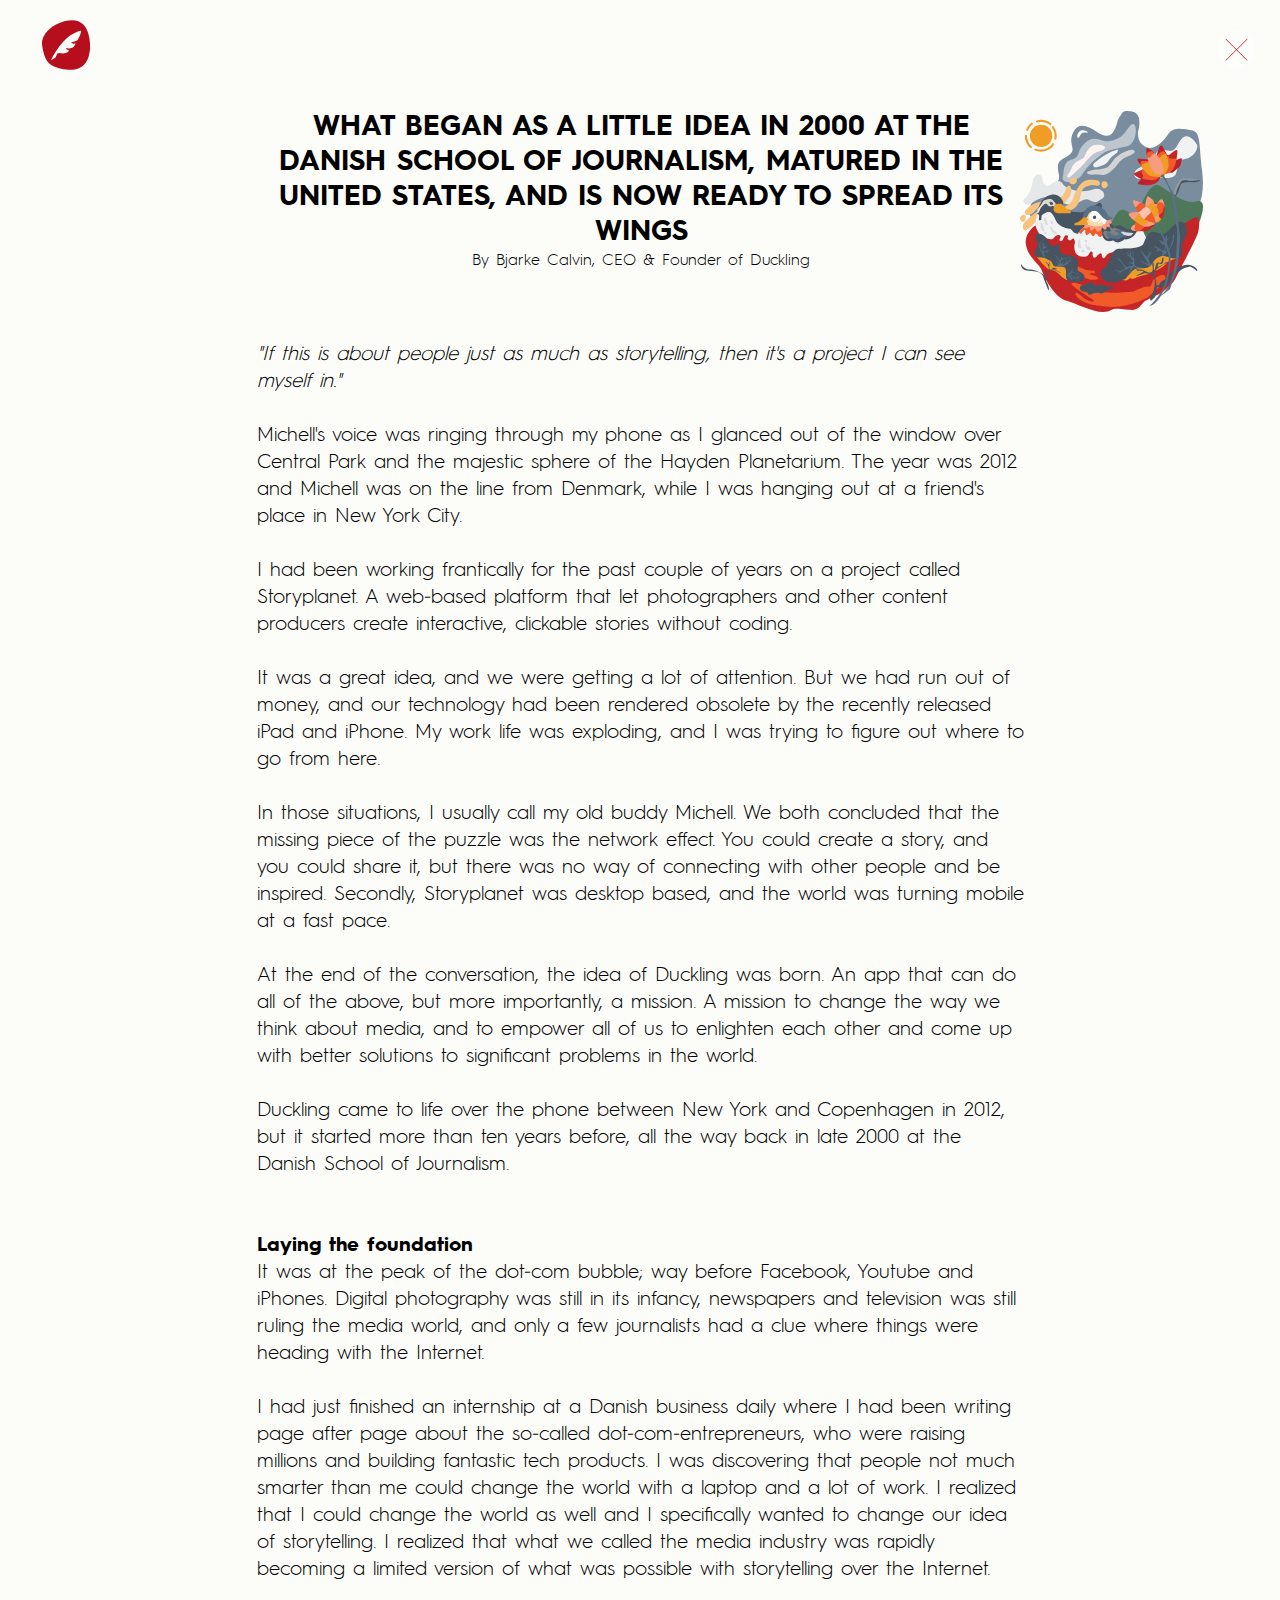
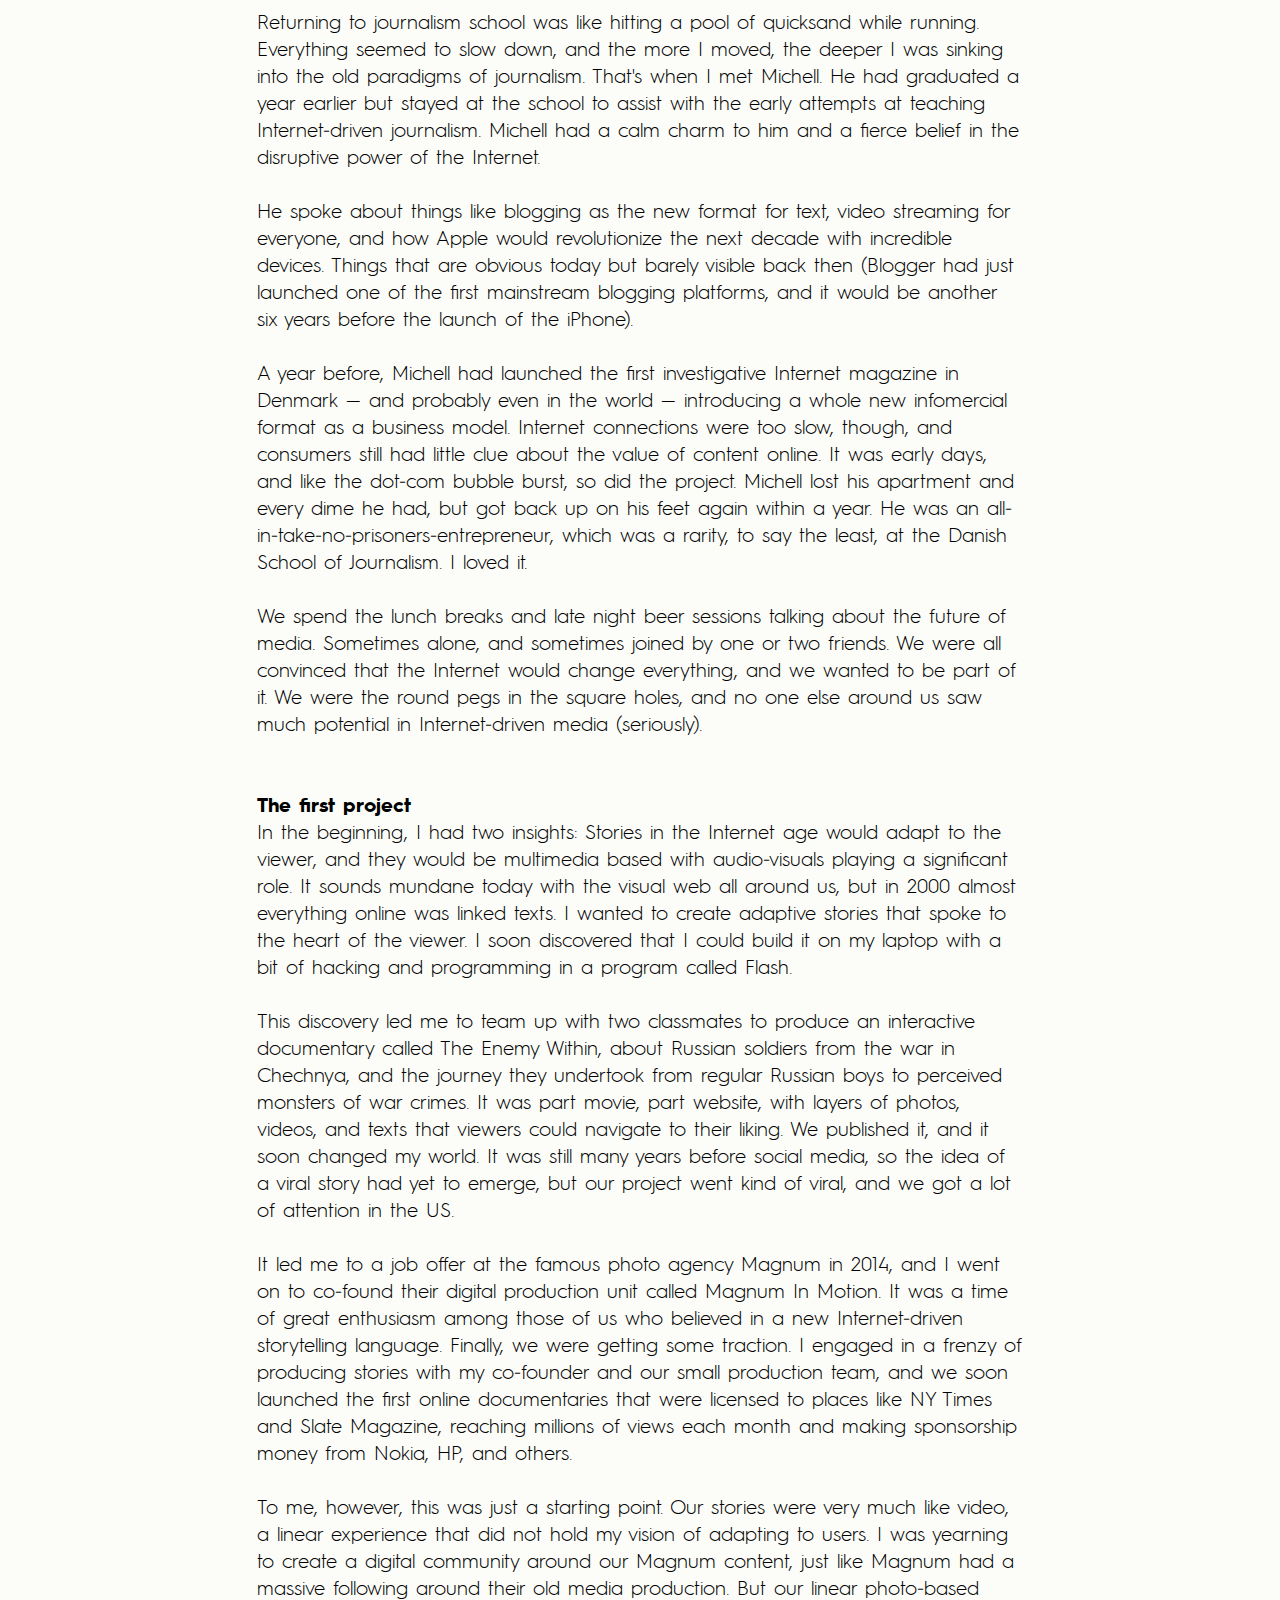
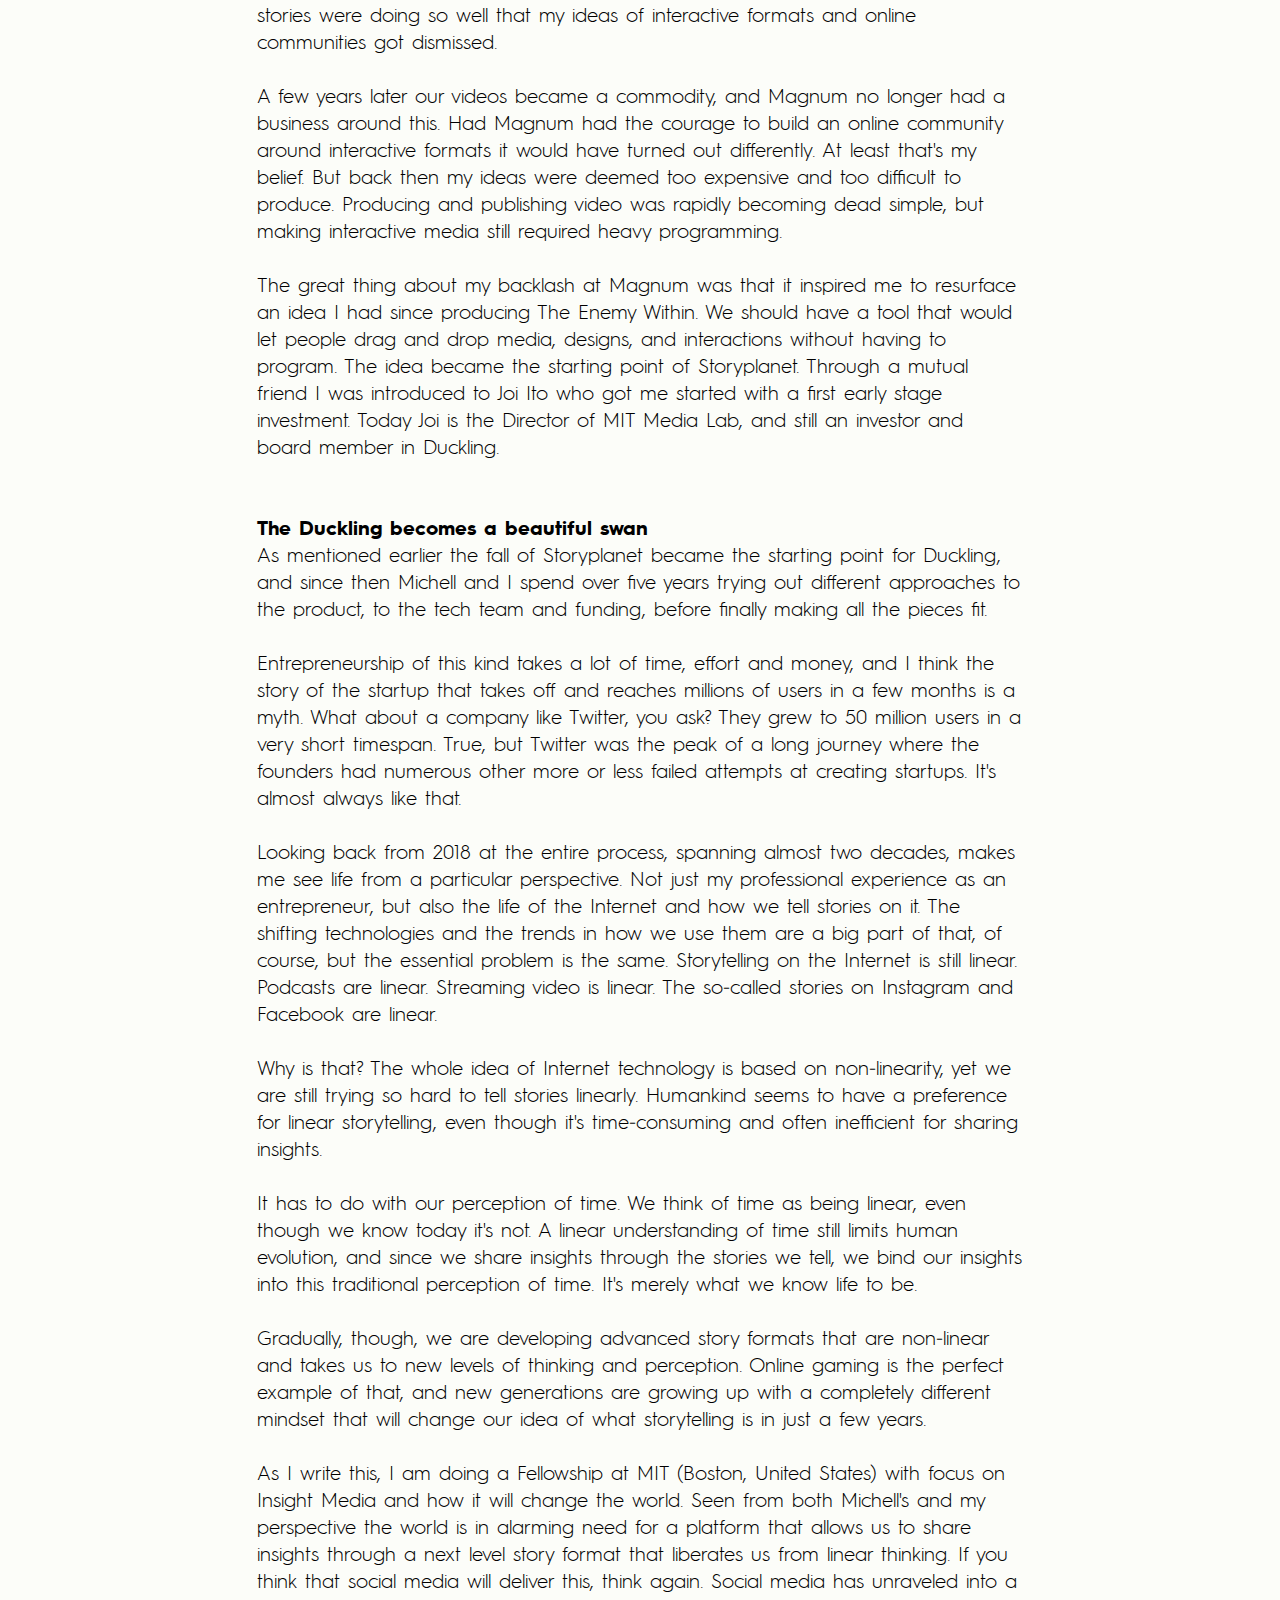
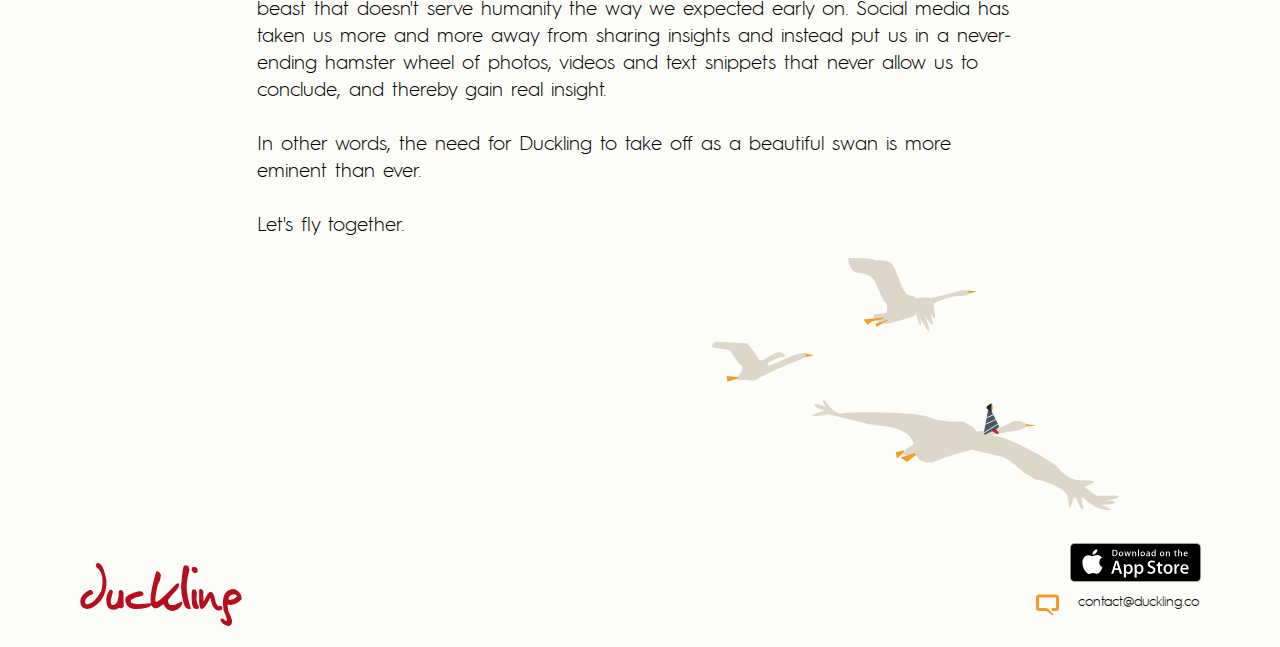
==== commit c0650d0f: "update" ====
--- a/about.html
+++ b/about.html
@@ -14,15 +14,16 @@
 if(typeof Muse == "undefined") window.Muse = {}; window.Muse.assets = {"required":["museutils.js", "museconfig.js", "jquery.watch.js", "jquery.museresponsive.js", "require.js", "about.css"], "outOfDate":[]};
 </script>
   
-  <title>about</title>
+  <link rel="shortcut icon" href="images/favicon.ico?crc=339616383"/>
+  <title>About</title>
   <!-- CSS -->
   <link rel="stylesheet" type="text/css" href="css/site_global.css?crc=4131438561"/>
-  <link rel="stylesheet" type="text/css" href="css/master_mastrabout.css?crc=101518107"/>
-  <link rel="stylesheet" type="text/css" href="css/about.css?crc=373227930" id="pagesheet"/>
+  <link rel="stylesheet" type="text/css" href="css/master_mastrabout.css?crc=251167859"/>
+  <link rel="stylesheet" type="text/css" href="css/about.css?crc=26169654" id="pagesheet"/>
   <!-- IE-only CSS -->
   <!--[if lt IE 9]>
-  <link rel="stylesheet" type="text/css" href="css/nomq_preview_master_mastrabout.css?crc=35636588"/>
-  <link rel="stylesheet" type="text/css" href="css/nomq_about.css?crc=521412152" id="nomq_pagesheet"/>
+  <link rel="stylesheet" type="text/css" href="css/nomq_preview_master_mastrabout.css?crc=12342184"/>
+  <link rel="stylesheet" type="text/css" href="css/nomq_about.css?crc=450062636" id="nomq_pagesheet"/>
   <![endif]-->
     <!--/*
 
@@ -40,11 +41,11 @@
         <div class="position_content" id="u22525_position_content">
          <div class="clearfix colelem" id="pu22531-8"><!-- group -->
           <div class="header1 clearfix grpelem shared_content" id="u22531-8" data-sizePolicy="fluidWidth" data-pintopage="page_fixedCenter" data-content-guid="u22531-8_content"><!-- content -->
-           <p id="u22531-5"><span id="u22531-3">What began as a little idea in 1999 at the Danish School of Journalism, matured in the United States, and is now ready to spread its wings.<br/></span><span id="u22531-4">By Bjarke Calvin, CEO &amp; Founder of Duckling</span></p>
+           <p id="u22531-5"><span id="u22531-3">What began as a little idea in 2000 at the Danish School of Journalism, matured in the United States, and is now ready to spread its wings<br/></span><span id="u22531-4">By Bjarke Calvin, CEO &amp; Founder of Duckling</span></p>
            <p id="u22531-6">&nbsp;</p>
           </div>
           <div class="clip_frame grpelem" id="u22538"><!-- svg -->
-           <img class="svg svg_mar temp_no_img_src" id="u22534" data-orig-src="images/vectorart-page-4.svg?crc=4056909286" onload="this.style.height=(this.offsetWidth*230.94478527607365/210.3016759776535)+'px'" alt="" data-mu-svgfallback="images/vectorart%20page%204_poster_.png?crc=4022654800" data-heightwidthratio="1.1" data-image-width="210" data-image-height="231" src="images/blank.gif?crc=4208392903"/>
+           <img class="svg svg_mar temp_no_img_src" id="u22534" data-orig-src="images/vectorart-page-4.svg?crc=4056909286" onload="this.style.height=(this.offsetWidth*201.29447852760737/183.30167597765347)+'px'" alt="" data-mu-svgfallback="images/vectorart%20page%204_poster_.png?crc=4022654800" data-heightwidthratio="1.098360655737705" data-image-width="183" data-image-height="201" src="images/blank.gif?crc=4208392903"/>
           </div>
          </div>
          <div class="clearfix colelem" id="u25540"><!-- column -->
@@ -61,7 +62,7 @@
            <p id="u22528-15">&nbsp;</p>
            <p id="u22528-17">At the end of the conversation, the idea of Duckling was born. An app that can do all of the above, but more importantly, a mission. A mission to change the way we think about media, and to empower all of us to enlighten each other and come up with better solutions to significant problems in the world.</p>
            <p id="u22528-18">&nbsp;</p>
-           <p id="u22528-20">Duckling came to life over the phone between New York and Copenhagen in 2012, but it started more than ten years before, all the way back in late 1999 at the Danish School of Journalism.</p>
+           <p id="u22528-20">Duckling came to life over the phone between New York and Copenhagen in 2012, but it started more than ten years before, all the way back in late 2000 at the Danish School of Journalism.</p>
            <p id="u22528-21">&nbsp;</p>
            <p id="u22528-22">&nbsp;</p>
            <p id="u22528-24">Laying the foundation</p>
@@ -73,13 +74,13 @@
            <p id="u22528-33">&nbsp;</p>
            <p id="u22528-35">He spoke about things like blogging as the new format for text, video streaming for everyone, and how Apple would revolutionize the next decade with incredible devices. Things that are obvious today but barely visible back then (Blogger had just launched one of the first mainstream blogging platforms, and it would be another six years before the launch of the iPhone).</p>
            <p id="u22528-36">&nbsp;</p>
-           <p id="u22528-38">A year before, Michell had launched the first investigative Internet magazine in Denmark — and probably even in the world —introducing a whole new infomercial format as a business model. Internet connections were too slow, though, and consumers still had little clue about the value of content online. It was early days, and like the dot-com bubble burst, so did the project. Michell lost his apartment and every dime he had, but got back up on his feet again within a year. He was an all-in-take-no-prisoners-entrepreneur, which was a rarity, to say the least, at the Danish School of Journalism. I loved it.</p>
+           <p id="u22528-38">A year before, Michell had launched the first investigative Internet magazine in Denmark — and probably even in the world — introducing a whole new infomercial format as a business model. Internet connections were too slow, though, and consumers still had little clue about the value of content online. It was early days, and like the dot-com bubble burst, so did the project. Michell lost his apartment and every dime he had, but got back up on his feet again within a year. He was an all-in-take-no-prisoners-entrepreneur, which was a rarity, to say the least, at the Danish School of Journalism. I loved it.</p>
            <p id="u22528-39">&nbsp;</p>
            <p id="u22528-41">We spend the lunch breaks and late night beer sessions talking about the future of media. Sometimes alone, and sometimes joined by one or two friends. We were all convinced that the Internet would change everything, and we wanted to be part of it. We were the round pegs in the square holes, and no one else around us saw much potential in Internet-driven media (seriously).</p>
            <p id="u22528-42">&nbsp;</p>
            <p id="u22528-43">&nbsp;</p>
            <p id="u22528-45">The first project</p>
-           <p id="u22528-47">In the beginning, I had two insights: Stories in the Internet age would adapt to the viewer, and they would be multimedia based with audio-visuals playing a significant role. It sounds mundane today with the visual web all around us, but in 1999 almost everything online was linked texts. I wanted to create adaptive stories that spoke to the heart of the viewer. I soon discovered that I could build it on my laptop with a bit of hacking and programming in a program called Flash.</p>
+           <p id="u22528-47">In the beginning, I had two insights: Stories in the Internet age would adapt to the viewer, and they would be multimedia based with audio-visuals playing a significant role. It sounds mundane today with the visual web all around us, but in 2000 almost everything online was linked texts. I wanted to create adaptive stories that spoke to the heart of the viewer. I soon discovered that I could build it on my laptop with a bit of hacking and programming in a program called Flash.</p>
            <p id="u22528-48">&nbsp;</p>
            <p id="u22528-50">This discovery led me to team up with two classmates to produce an interactive documentary called The Enemy Within, about Russian soldiers from the war in Chechnya, and the journey they undertook from regular Russian boys to perceived monsters of war crimes. It was part movie, part website, with layers of photos, videos, and texts that viewers could navigate to their liking. We published it, and it soon changed my world. It was still many years before social media, so the idea of a viral story had yet to emerge, but our project went kind of viral, and we got a lot of attention in the US.</p>
            <p id="u22528-51">&nbsp;</p>
@@ -124,20 +125,20 @@
        <img class="svg temp_no_img_src" id="u23068" data-orig-src="images/duckling-font.svg?crc=138734765" width="162" height="63" alt="" data-mu-svgfallback="images/duckling%20font_poster_.png?crc=4025718156" src="images/blank.gif?crc=4208392903"/>
       </div>
       <div class="clearfix grpelem" id="u25232"><!-- column -->
-       <a class="nonblock nontext clip_frame colelem" id="u23074" href="https://itunes.apple.com/us/app/duckling-free-your-story/id1326536917?ls=1&amp;mt=8" target="_blank" data-sizePolicy="fixed" data-pintopage="page_fluidx"><!-- svg --><img class="svg temp_no_img_src" id="u23075" data-orig-src="images/button-download-app-store.svg?crc=286706309" width="131" height="39" alt="" data-mu-svgfallback="images/button%20download%20app%20store_poster_.png?crc=3997985020" src="images/blank.gif?crc=4208392903"/></a>
+       <a class="nonblock nontext clip_frame colelem" id="u23074" href="https://itunes.apple.com/us/app/duckling-free-your-story/id1326536917?ls=1&amp;mt=8" target="_blank" data-sizePolicy="fixed" data-pintopage="page_fixedRight"><!-- svg --><img class="svg temp_no_img_src" id="u23075" data-orig-src="images/button-download-app-store.svg?crc=286706309" width="131" height="39" alt="" data-mu-svgfallback="images/button%20download%20app%20store_poster_.png?crc=3997985020" src="images/blank.gif?crc=4208392903"/></a>
        <div class="clearfix colelem" id="u23070"><!-- group -->
-        <div class="clip_frame grpelem" id="u23072" data-sizePolicy="fixed" data-pintopage="page_fluidx"><!-- svg -->
+        <div class="clip_frame grpelem" id="u23072" data-sizePolicy="fixed" data-pintopage="page_fixedRight"><!-- svg -->
          <img class="svg temp_no_img_src" id="u23073" data-orig-src="images/mssg.svg?crc=221077381" width="23" height="22" alt="" data-mu-svgfallback="images/mssg_poster_.png?crc=4044914698" src="images/blank.gif?crc=4208392903"/>
         </div>
-        <div class="footr-txt clearfix grpelem shared_content" id="u23071-4" data-sizePolicy="fixed" data-pintopage="page_fluidx" data-content-guid="u23071-4_content"><!-- content -->
+        <div class="footr-txt clearfix grpelem shared_content" id="u23071-4" data-sizePolicy="fixed" data-pintopage="page_fixedRight" data-content-guid="u23071-4_content"><!-- content -->
          <p id="u23071-2">contact@duckling.co</p>
         </div>
        </div>
       </div>
      </div>
     </div>
-    <div class="clearfix grpelem" id="pu22620"><!-- group -->
-     <a class="nonblock nontext clip_frame" id="u22620" href="index.html#join"><!-- svg --><img class="svg svg_mar temp_no_img_src" id="u22617" data-orig-src="images/goback.svg?crc=4189894600" onload="this.style.height=(this.offsetWidth*35/35)+'px'" alt="" data-mu-svgfallback="images/goback_poster_.png?crc=102390232" data-heightwidthratio="1" data-image-width="35" data-image-height="35" src="images/blank.gif?crc=4208392903"/></a>
+    <div class="clearfix grpelem" id="pu27625"><!-- group -->
+     <a class="nonblock nontext clip_frame" id="u27625" href="index.html#join"><!-- svg --><img class="svg svg_mar temp_no_img_src" id="u27626" data-orig-src="images/goback.svg?crc=4189894600" onload="this.style.height=(this.offsetWidth*37/37)+'px'" alt="" data-mu-svgfallback="images/goback_poster_.png?crc=102390232" data-heightwidthratio="1" data-image-width="37" data-image-height="37" src="images/blank.gif?crc=4208392903"/></a>
      <a class="nonblock nontext clip_frame shared_content" id="u23063" href="index.html" data-content-guid="u23063_content"><!-- svg --><img class="svg temp_no_img_src" id="u23064" data-orig-src="images/mainlogo.svg?crc=4013952176" width="48" height="50" alt="" data-mu-svgfallback="images/mainlogo_poster_.png?crc=19456442" src="images/blank.gif?crc=4208392903"/></a>
     </div>
    </div>
@@ -152,7 +153,7 @@
          <div class="clearfix colelem temp_no_id" data-orig-id="pu22531-8"><!-- group -->
           <span class="header1 clearfix grpelem placeholder" data-placeholder-for="u22531-8_content"><!-- placeholder node --></span>
           <div class="clip_frame grpelem temp_no_id" data-orig-id="u22538"><!-- svg -->
-           <img class="svg svg_mar temp_no_id temp_no_img_src" data-orig-src="images/vectorart-page-4.svg?crc=4056909286" onload="this.style.height=(this.offsetWidth*221.70699386503065/201.8896089385474)+'px'" alt="" data-mu-svgfallback="images/vectorart%20page%204_poster_.png?crc=4022654800" data-heightwidthratio="1.099009900990099" data-image-width="202" data-image-height="222" data-orig-id="u22534" src="images/blank.gif?crc=4208392903"/>
+           <img class="svg svg_mar temp_no_id temp_no_img_src" data-orig-src="images/vectorart-page-4.svg?crc=4056909286" onload="this.style.height=(this.offsetWidth*193.24269938650306/175.9696089385472)+'px'" alt="" data-mu-svgfallback="images/vectorart%20page%204_poster_.png?crc=4022654800" data-heightwidthratio="1.0965909090909092" data-image-width="176" data-image-height="193" data-orig-id="u22534" src="images/blank.gif?crc=4208392903"/>
           </div>
          </div>
          <div class="clearfix colelem temp_no_id" data-orig-id="u25540"><!-- column -->
@@ -170,9 +171,9 @@
        <img class="svg temp_no_id temp_no_img_src" data-orig-src="images/duckling-font.svg?crc=138734765" width="182" height="71" alt="" data-mu-svgfallback="images/duckling%20font_poster_.png?crc=4025718156" data-orig-id="u23068" src="images/blank.gif?crc=4208392903"/>
       </div>
       <div class="clearfix grpelem temp_no_id" data-orig-id="u25232"><!-- column -->
-       <a class="nonblock nontext clip_frame colelem temp_no_id" href="https://itunes.apple.com/us/app/duckling-free-your-story/id1326536917?ls=1&amp;mt=8" target="_blank" data-orig-id="u23074"><!-- svg --><img class="svg svg_mar temp_no_id temp_no_img_src" data-orig-src="images/button-download-app-store.svg?crc=286706309" onload="this.style.height=(this.offsetWidth*49.28124999999997/166)+'px'" alt="" data-mu-svgfallback="images/button%20download%20app%20store_poster_.png?crc=3997985020" data-heightwidthratio="0.29518072289156627" data-image-width="166" data-image-height="49" data-orig-id="u23075" src="images/blank.gif?crc=4208392903"/></a>
+       <a class="nonblock nontext clip_frame colelem temp_no_id" href="https://itunes.apple.com/us/app/duckling-free-your-story/id1326536917?ls=1&amp;mt=8" target="_blank" data-sizePolicy="fluidWidthHeight" data-pintopage="page_fixedRight" data-orig-id="u23074"><!-- svg --><img class="svg svg_mar temp_no_id temp_no_img_src" data-orig-src="images/button-download-app-store.svg?crc=286706309" onload="this.style.height=(this.offsetWidth*49.28124999999997/166)+'px'" alt="" data-mu-svgfallback="images/button%20download%20app%20store_poster_.png?crc=3997985020" data-heightwidthratio="0.29518072289156627" data-image-width="166" data-image-height="49" data-orig-id="u23075" src="images/blank.gif?crc=4208392903"/></a>
        <div class="clearfix colelem temp_no_id shared_content" data-orig-id="u23070" data-content-guid="u23070_content"><!-- group -->
-        <div class="clip_frame grpelem temp_no_id shared_content" data-sizePolicy="fixed" data-pintopage="page_fluidx" data-orig-id="u23072" data-content-guid="u23072_content"><!-- svg -->
+        <div class="clip_frame grpelem temp_no_id" data-sizePolicy="fixed" data-pintopage="page_fixedRight" data-orig-id="u23072"><!-- svg -->
          <img class="svg temp_no_id temp_no_img_src" data-orig-src="images/mssg.svg?crc=221077381" width="22" height="21" alt="" data-mu-svgfallback="images/mssg_poster_.png?crc=4044914698" data-orig-id="u23073" src="images/blank.gif?crc=4208392903"/>
         </div>
         <span class="footr-txt clearfix grpelem placeholder" data-placeholder-for="u23071-4_content"><!-- placeholder node --></span>
@@ -180,8 +181,8 @@
       </div>
      </div>
     </div>
-    <div class="clearfix grpelem temp_no_id" data-orig-id="pu22620"><!-- group -->
-     <a class="nonblock nontext clip_frame temp_no_id" href="index.html#join" data-orig-id="u22620"><!-- svg --><img class="svg svg_mar temp_no_id temp_no_img_src" data-orig-src="images/goback.svg?crc=4189894600" onload="this.style.height=(this.offsetWidth*33.6/33.59999999999991)+'px'" alt="" data-mu-svgfallback="images/goback_poster_.png?crc=102390232" data-heightwidthratio="1" data-image-width="34" data-image-height="34" data-orig-id="u22617" src="images/blank.gif?crc=4208392903"/></a>
+    <div class="clearfix grpelem temp_no_id" data-orig-id="pu27625"><!-- group -->
+     <a class="nonblock nontext clip_frame temp_no_id" href="index.html#join" data-orig-id="u27625"><!-- svg --><img class="svg svg_mar temp_no_id temp_no_img_src" data-orig-src="images/goback.svg?crc=4189894600" onload="this.style.height=(this.offsetWidth*35.519999999999996/35.51999999999998)+'px'" alt="" data-mu-svgfallback="images/goback_poster_.png?crc=102390232" data-heightwidthratio="1" data-image-width="36" data-image-height="36" data-orig-id="u27626" src="images/blank.gif?crc=4208392903"/></a>
      <span class="nonblock nontext clip_frame placeholder" data-placeholder-for="u23063_content"><!-- placeholder node --></span>
     </div>
    </div>
@@ -196,13 +197,13 @@
          <div class="clearfix colelem temp_no_id" data-orig-id="pu22531-8"><!-- group -->
           <span class="header1 clearfix grpelem placeholder" data-placeholder-for="u22531-8_content"><!-- placeholder node --></span>
           <div class="clip_frame grpelem temp_no_id" data-orig-id="u22538"><!-- svg -->
-           <img class="svg svg_mar temp_no_id temp_no_img_src" data-orig-src="images/vectorart-page-4.svg?crc=4056909286" onload="this.style.height=(this.offsetWidth*147.80466257668715/134.59307262569826)+'px'" alt="" data-mu-svgfallback="images/vectorart%20page%204_poster_.png?crc=4022654800" data-heightwidthratio="1.0962962962962963" data-image-width="135" data-image-height="148" data-orig-id="u22534" src="images/blank.gif?crc=4208392903"/>
-          </div>
-         </div>
-         <div class="clearfix colelem temp_no_id" data-orig-id="u25540"><!-- column -->
-          <span class="clearfix colelem placeholder" data-placeholder-for="u22528-94_content"><!-- placeholder node --></span>
-          <div class="clip_frame colelem temp_no_id" data-orig-id="u25395"><!-- svg -->
-           <img class="svg svg_mar temp_no_id temp_no_img_src" data-orig-src="images/labut4-03.svg?crc=114211536" onload="this.style.height=(this.offsetWidth*186.23999999999978/270.54390532544375)+'px'" alt="" data-mu-svgfallback="images/labut4-03_poster_.png?crc=3771541214" data-heightwidthratio="0.6863468634686347" data-image-width="271" data-image-height="186" data-orig-id="u25391" src="images/blank.gif?crc=4208392903"/>
+           <img class="svg svg_mar temp_no_id temp_no_img_src" data-orig-src="images/vectorart-page-4.svg?crc=4056909286" onload="this.style.height=(this.offsetWidth*128.8284662576687/117.31307262569813)+'px'" alt="" data-mu-svgfallback="images/vectorart%20page%204_poster_.png?crc=4022654800" data-heightwidthratio="1.1025641025641026" data-image-width="117" data-image-height="129" data-orig-id="u22534" src="images/blank.gif?crc=4208392903"/>
+          </div>
+         </div>
+         <div class="clearfix colelem temp_no_id" data-orig-id="u25540"><!-- column -->
+          <span class="clearfix colelem placeholder" data-placeholder-for="u22528-94_content"><!-- placeholder node --></span>
+          <div class="clip_frame colelem temp_no_id" data-orig-id="u25395"><!-- svg -->
+           <img class="svg svg_mar temp_no_id temp_no_img_src" data-orig-src="images/labut4-03.svg?crc=114211536" onload="this.style.height=(this.offsetWidth*186.23999999999978/270.54390532544363)+'px'" alt="" data-mu-svgfallback="images/labut4-03_poster_.png?crc=3771541214" data-heightwidthratio="0.6863468634686347" data-image-width="271" data-image-height="186" data-orig-id="u25391" src="images/blank.gif?crc=4208392903"/>
           </div>
          </div>
         </div>
@@ -214,13 +215,13 @@
        <img class="svg temp_no_id temp_no_img_src" data-orig-src="images/duckling-font.svg?crc=138734765" width="158" height="62" alt="" data-mu-svgfallback="images/duckling%20font_poster_.png?crc=4025718156" data-orig-id="u23068" src="images/blank.gif?crc=4208392903"/>
       </div>
       <div class="clearfix grpelem temp_no_id" data-orig-id="u25232"><!-- column -->
-       <a class="nonblock nontext clip_frame colelem temp_no_id" href="https://itunes.apple.com/us/app/duckling-free-your-story/id1326536917?ls=1&amp;mt=8" target="_blank" data-orig-id="u23074"><!-- svg --><img class="svg svg_mar temp_no_id temp_no_img_src" data-orig-src="images/button-download-app-store.svg?crc=286706309" onload="this.style.height=(this.offsetWidth*32.85416666666661/110.66666666666664)+'px'" alt="" data-mu-svgfallback="images/button%20download%20app%20store_poster_.png?crc=3997985020" data-heightwidthratio="0.2972972972972973" data-image-width="111" data-image-height="33" data-orig-id="u23075" src="images/blank.gif?crc=4208392903"/></a>
+       <a class="nonblock nontext clip_frame colelem temp_no_id" href="https://itunes.apple.com/us/app/duckling-free-your-story/id1326536917?ls=1&amp;mt=8" target="_blank" data-sizePolicy="fluidWidthHeight" data-pintopage="page_fixedRight" data-orig-id="u23074"><!-- svg --><img class="svg svg_mar temp_no_id temp_no_img_src" data-orig-src="images/button-download-app-store.svg?crc=286706309" onload="this.style.height=(this.offsetWidth*32.85416666666661/110.66666666666664)+'px'" alt="" data-mu-svgfallback="images/button%20download%20app%20store_poster_.png?crc=3997985020" data-heightwidthratio="0.2972972972972973" data-image-width="111" data-image-height="33" data-orig-id="u23075" src="images/blank.gif?crc=4208392903"/></a>
        <span class="clearfix colelem placeholder" data-placeholder-for="u23070_content"><!-- placeholder node --></span>
       </div>
      </div>
     </div>
-    <div class="clearfix grpelem temp_no_id" data-orig-id="pu22620"><!-- group -->
-     <a class="nonblock nontext clip_frame temp_no_id" href="index.html#join" data-orig-id="u22620"><!-- svg --><img class="svg svg_mar temp_no_id temp_no_img_src" data-orig-src="images/goback.svg?crc=4189894600" onload="this.style.height=(this.offsetWidth*22.400000000000006/22.399999999999977)+'px'" alt="" data-mu-svgfallback="images/goback_poster_.png?crc=102390232" data-heightwidthratio="1" data-image-width="22" data-image-height="22" data-orig-id="u22617" src="images/blank.gif?crc=4208392903"/></a>
+    <div class="clearfix grpelem temp_no_id" data-orig-id="pu27625"><!-- group -->
+     <a class="nonblock nontext clip_frame temp_no_id" href="index.html#join" data-orig-id="u27625"><!-- svg --><img class="svg svg_mar temp_no_id temp_no_img_src" data-orig-src="images/goback.svg?crc=4189894600" onload="this.style.height=(this.offsetWidth*23.68/23.67999999999995)+'px'" alt="" data-mu-svgfallback="images/goback_poster_.png?crc=102390232" data-heightwidthratio="1" data-image-width="24" data-image-height="24" data-orig-id="u27626" src="images/blank.gif?crc=4208392903"/></a>
      <a class="nonblock nontext clip_frame temp_no_id shared_content" href="index.html" data-orig-id="u23063" data-content-guid="u23063_content1"><!-- svg --><img class="svg temp_no_id temp_no_img_src" data-orig-src="images/mainlogo.svg?crc=4013952176" width="46" height="48" alt="" data-mu-svgfallback="images/mainlogo_poster_.png?crc=19456442" data-orig-id="u23064" src="images/blank.gif?crc=4208392903"/></a>
     </div>
    </div>
@@ -235,13 +236,13 @@
          <div class="clearfix colelem temp_no_id" data-orig-id="pu22531-8"><!-- group -->
           <span class="header1 clearfix grpelem placeholder" data-placeholder-for="u22531-8_content"><!-- placeholder node --></span>
           <div class="clip_frame grpelem temp_no_id" data-orig-id="u22538"><!-- svg -->
-           <img class="svg svg_mar temp_no_id temp_no_img_src" data-orig-src="images/vectorart-page-4.svg?crc=4056909286" onload="this.style.height=(this.offsetWidth*120.83031165644171/110.02983687150831)+'px'" alt="" data-mu-svgfallback="images/vectorart%20page%204_poster_.png?crc=4022654800" data-heightwidthratio="1.1" data-image-width="110" data-image-height="121" data-orig-id="u22534" src="images/blank.gif?crc=4208392903"/>
-          </div>
-         </div>
-         <div class="clearfix colelem temp_no_id" data-orig-id="u25540"><!-- column -->
-          <span class="clearfix colelem placeholder" data-placeholder-for="u22528-94_content"><!-- placeholder node --></span>
-          <div class="clip_frame colelem temp_no_id" data-orig-id="u25395"><!-- svg -->
-           <img class="svg svg_mar temp_no_id temp_no_img_src" data-orig-src="images/labut4-03.svg?crc=114211536" onload="this.style.height=(this.offsetWidth*152.2511999999997/221.16964260355024)+'px'" alt="" data-mu-svgfallback="images/labut4-03_poster_.png?crc=3771541214" data-heightwidthratio="0.6877828054298643" data-image-width="221" data-image-height="152" data-orig-id="u25391" src="images/blank.gif?crc=4208392903"/>
+           <img class="svg svg_mar temp_no_id temp_no_img_src" data-orig-src="images/vectorart-page-4.svg?crc=4056909286" onload="this.style.height=(this.offsetWidth*105.31727116564417/95.90343687150819)+'px'" alt="" data-mu-svgfallback="images/vectorart%20page%204_poster_.png?crc=4022654800" data-heightwidthratio="1.09375" data-image-width="96" data-image-height="105" data-orig-id="u22534" src="images/blank.gif?crc=4208392903"/>
+          </div>
+         </div>
+         <div class="clearfix colelem temp_no_id" data-orig-id="u25540"><!-- column -->
+          <span class="clearfix colelem placeholder" data-placeholder-for="u22528-94_content"><!-- placeholder node --></span>
+          <div class="clip_frame colelem temp_no_id" data-orig-id="u25395"><!-- svg -->
+           <img class="svg svg_mar temp_no_id temp_no_img_src" data-orig-src="images/labut4-03.svg?crc=114211536" onload="this.style.height=(this.offsetWidth*152.2511999999997/221.16964260355016)+'px'" alt="" data-mu-svgfallback="images/labut4-03_poster_.png?crc=3771541214" data-heightwidthratio="0.6877828054298643" data-image-width="221" data-image-height="152" data-orig-id="u25391" src="images/blank.gif?crc=4208392903"/>
           </div>
          </div>
         </div>
@@ -254,20 +255,17 @@
       </div>
       <div class="clearfix grpelem temp_no_id" data-orig-id="u25232"><!-- column -->
        <a class="nonblock nontext clip_frame colelem temp_no_id" href="https://itunes.apple.com/us/app/duckling-free-your-story/id1326536917?ls=1&amp;mt=8" target="_blank" data-sizePolicy="fluidWidthHeight" data-pintopage="page_fixedRight" data-orig-id="u23074"><!-- svg --><img class="svg svg_mar temp_no_id temp_no_img_src" data-orig-src="images/button-download-app-store.svg?crc=286706309" onload="this.style.height=(this.offsetWidth*29.858281249999987/100.57526315789478)+'px'" alt="" data-mu-svgfallback="images/button%20download%20app%20store_poster_.png?crc=3997985020" data-heightwidthratio="0.297029702970297" data-image-width="101" data-image-height="30" data-orig-id="u23075" src="images/blank.gif?crc=4208392903"/></a>
-       <div class="clearfix colelem temp_no_id" data-orig-id="u23070"><!-- group -->
-        <span class="clip_frame grpelem placeholder" data-placeholder-for="u23072_content"><!-- placeholder node --></span>
-        <span class="footr-txt clearfix grpelem placeholder" data-placeholder-for="u23071-4_content"><!-- placeholder node --></span>
-       </div>
-      </div>
-     </div>
-    </div>
-    <div class="clearfix grpelem temp_no_id" data-orig-id="pu22620"><!-- group -->
-     <a class="nonblock nontext clip_frame temp_no_id" href="index.html#join" data-orig-id="u22620"><!-- svg --><img class="svg svg_mar temp_no_id temp_no_img_src" data-orig-src="images/goback.svg?crc=4189894600" onload="this.style.height=(this.offsetWidth*18.311999999999998/18.312000000000012)+'px'" alt="" data-mu-svgfallback="images/goback_poster_.png?crc=102390232" data-heightwidthratio="1" data-image-width="18" data-image-height="18" data-orig-id="u22617" src="images/blank.gif?crc=4208392903"/></a>
+       <span class="clearfix colelem placeholder" data-placeholder-for="u23070_content"><!-- placeholder node --></span>
+      </div>
+     </div>
+    </div>
+    <div class="clearfix grpelem temp_no_id" data-orig-id="pu27625"><!-- group -->
+     <a class="nonblock nontext clip_frame temp_no_id" href="index.html#join" data-orig-id="u27625"><!-- svg --><img class="svg svg_mar temp_no_id temp_no_img_src" data-orig-src="images/goback.svg?crc=4189894600" onload="this.style.height=(this.offsetWidth*19.358400000000003/19.35839999999996)+'px'" alt="" data-mu-svgfallback="images/goback_poster_.png?crc=102390232" data-heightwidthratio="1" data-image-width="19" data-image-height="19" data-orig-id="u27626" src="images/blank.gif?crc=4208392903"/></a>
      <span class="nonblock nontext clip_frame placeholder" data-placeholder-for="u23063_content1"><!-- placeholder node --></span>
     </div>
    </div>
   </div>
-  <div class="breakpoint" id="bp_480" data-max-width="480"><!-- responsive breakpoint node -->
+  <div class="breakpoint" id="bp_480" data-min-width="377" data-max-width="480"><!-- responsive breakpoint node -->
    <div class="clearfix borderbox temp_no_id" data-orig-id="page"><!-- group -->
     <div class="clearfix grpelem temp_no_id" data-orig-id="pu22525"><!-- column -->
      <div class="browser_width colelem temp_no_id" data-orig-id="u22525-bw">
@@ -275,9 +273,9 @@
        <div class="clearfix temp_no_id" data-orig-id="u22525_align_to_page">
         <div class="position_content temp_no_id" data-orig-id="u22525_position_content">
          <span class="header1 clearfix colelem placeholder" data-placeholder-for="u22531-8_content"><!-- placeholder node --></span>
-         <div class="clearfix colelem temp_no_id" data-orig-id="u25540"><!-- group -->
-          <span class="clearfix grpelem placeholder" data-placeholder-for="u22528-94_content"><!-- placeholder node --></span>
-          <div class="clip_frame grpelem temp_no_id" data-orig-id="u25395"><!-- svg -->
+         <div class="clearfix colelem temp_no_id" data-orig-id="u25540"><!-- column -->
+          <span class="clearfix colelem placeholder" data-placeholder-for="u22528-94_content"><!-- placeholder node --></span>
+          <div class="clip_frame colelem temp_no_id" data-orig-id="u25395"><!-- svg -->
            <img class="svg svg_mar temp_no_id temp_no_img_src" data-orig-src="images/labut4-03.svg?crc=114211536" onload="this.style.height=(this.offsetWidth*111.74399999999967/162.32634319526622)+'px'" alt="" data-mu-svgfallback="images/labut4-03_poster_.png?crc=3771541214" data-heightwidthratio="0.691358024691358" data-image-width="162" data-image-height="112" data-orig-id="u25391" src="images/blank.gif?crc=4208392903"/>
           </div>
          </div>
@@ -290,21 +288,54 @@
        <img class="svg temp_no_id temp_no_img_src" data-orig-src="images/duckling-font.svg?crc=138734765" width="107" height="42" alt="" data-mu-svgfallback="images/duckling%20font_poster_.png?crc=4025718156" data-orig-id="u23068" src="images/blank.gif?crc=4208392903"/>
       </div>
       <div class="clearfix grpelem temp_no_id" data-orig-id="u25232"><!-- column -->
-       <div class="position_content" id="u25232_position_content">
-        <a class="nonblock nontext clip_frame colelem temp_no_id" href="https://itunes.apple.com/us/app/duckling-free-your-story/id1326536917?ls=1&amp;mt=8" target="_blank" data-sizePolicy="fluidWidthHeight" data-pintopage="page_fixedRight" data-orig-id="u23074"><!-- svg --><img class="svg svg_mar temp_no_id temp_no_img_src" data-orig-src="images/button-download-app-store.svg?crc=286706309" onload="this.style.height=(this.offsetWidth*24.759374999999952/83.39999999999995)+'px'" alt="" data-mu-svgfallback="images/button%20download%20app%20store_poster_.png?crc=3997985020" data-heightwidthratio="0.30120481927710846" data-image-width="83" data-image-height="25" data-orig-id="u23075" src="images/blank.gif?crc=4208392903"/></a>
-        <div class="clearfix colelem temp_no_id" data-orig-id="u23070"><!-- group -->
-         <div class="clip_frame grpelem temp_no_id" data-sizePolicy="fixed" data-pintopage="page_fixedRight" data-orig-id="u23072"><!-- svg -->
-          <img class="svg temp_no_id temp_no_img_src" data-orig-src="images/mssg.svg?crc=221077381" width="13" height="12" alt="" data-mu-svgfallback="images/mssg_poster_.png?crc=4044914698" data-orig-id="u23073" src="images/blank.gif?crc=4208392903"/>
-         </div>
-         <span class="footr-txt clearfix grpelem placeholder" data-placeholder-for="u23071-4_content"><!-- placeholder node --></span>
-        </div>
-       </div>
-      </div>
-     </div>
-    </div>
-    <div class="clearfix grpelem temp_no_id" data-orig-id="pu22620"><!-- group -->
-     <a class="nonblock nontext clip_frame temp_no_id" href="index.html#join" data-orig-id="u22620"><!-- svg --><img class="svg svg_mar temp_no_id temp_no_img_src" data-orig-src="images/goback.svg?crc=4189894600" onload="this.style.height=(this.offsetWidth*49/49)+'px'" alt="" data-mu-svgfallback="images/goback_poster_.png?crc=102390232" data-heightwidthratio="1" data-image-width="49" data-image-height="49" data-orig-id="u22617" src="images/blank.gif?crc=4208392903"/></a>
-     <a class="nonblock nontext clip_frame temp_no_id" href="index.html" data-orig-id="u23063"><!-- svg --><img class="svg temp_no_id temp_no_img_src" data-orig-src="images/mainlogo.svg?crc=4013952176" width="24" height="25" alt="" data-mu-svgfallback="images/mainlogo_poster_.png?crc=19456442" data-orig-id="u23064" src="images/blank.gif?crc=4208392903"/></a>
+       <a class="nonblock nontext clip_frame colelem temp_no_id" href="https://itunes.apple.com/us/app/duckling-free-your-story/id1326536917?ls=1&amp;mt=8" target="_blank" data-sizePolicy="fluidWidthHeight" data-pintopage="page_fixedRight" data-orig-id="u23074"><!-- svg --><img class="svg svg_mar temp_no_id temp_no_img_src" data-orig-src="images/button-download-app-store.svg?crc=286706309" onload="this.style.height=(this.offsetWidth*24.759374999999952/83.39999999999995)+'px'" alt="" data-mu-svgfallback="images/button%20download%20app%20store_poster_.png?crc=3997985020" data-heightwidthratio="0.30120481927710846" data-image-width="83" data-image-height="25" data-orig-id="u23075" src="images/blank.gif?crc=4208392903"/></a>
+       <div class="clearfix colelem temp_no_id" data-orig-id="u23070"><!-- group -->
+        <div class="clip_frame grpelem temp_no_id shared_content" data-sizePolicy="fixed" data-pintopage="page_fixedRight" data-orig-id="u23072" data-content-guid="u23072_content"><!-- svg -->
+         <img class="svg temp_no_id temp_no_img_src" data-orig-src="images/mssg.svg?crc=221077381" width="13" height="12" alt="" data-mu-svgfallback="images/mssg_poster_.png?crc=4044914698" data-orig-id="u23073" src="images/blank.gif?crc=4208392903"/>
+        </div>
+        <span class="footr-txt clearfix grpelem placeholder" data-placeholder-for="u23071-4_content"><!-- placeholder node --></span>
+       </div>
+      </div>
+     </div>
+    </div>
+    <div class="clearfix grpelem temp_no_id" data-orig-id="pu27625"><!-- group -->
+     <a class="nonblock nontext clip_frame temp_no_id shared_content" href="index.html#join" data-orig-id="u27625" data-content-guid="u27625_content"><!-- svg --><img class="svg temp_no_id temp_no_img_src" data-orig-src="images/goback.svg?crc=4189894600" width="16" height="16" alt="" data-mu-svgfallback="images/goback_poster_.png?crc=102390232" data-orig-id="u27626" src="images/blank.gif?crc=4208392903"/></a>
+     <a class="nonblock nontext clip_frame temp_no_id shared_content" href="index.html" data-orig-id="u23063" data-content-guid="u23063_content2"><!-- svg --><img class="svg temp_no_id temp_no_img_src" data-orig-src="images/mainlogo.svg?crc=4013952176" width="24" height="25" alt="" data-mu-svgfallback="images/mainlogo_poster_.png?crc=19456442" data-orig-id="u23064" src="images/blank.gif?crc=4208392903"/></a>
+    </div>
+   </div>
+  </div>
+  <div class="breakpoint" id="bp_376" data-max-width="376"><!-- responsive breakpoint node -->
+   <div class="clearfix borderbox temp_no_id" data-orig-id="page"><!-- group -->
+    <div class="clearfix grpelem temp_no_id" data-orig-id="pu22525"><!-- column -->
+     <div class="browser_width colelem temp_no_id" data-orig-id="u22525-bw">
+      <div class="temp_no_id" data-orig-id="u22525"><!-- column -->
+       <div class="clearfix temp_no_id" data-orig-id="u22525_align_to_page">
+        <div class="position_content temp_no_id" data-orig-id="u22525_position_content">
+         <span class="header1 clearfix colelem placeholder" data-placeholder-for="u22531-8_content"><!-- placeholder node --></span>
+         <div class="clearfix colelem temp_no_id" data-orig-id="u25540"><!-- column -->
+          <span class="clearfix colelem placeholder" data-placeholder-for="u22528-94_content"><!-- placeholder node --></span>
+          <div class="clip_frame colelem temp_no_id" data-orig-id="u25395"><!-- svg -->
+           <img class="svg svg_mar temp_no_id temp_no_img_src" data-orig-src="images/labut4-03.svg?crc=114211536" onload="this.style.height=(this.offsetWidth*87.53279999999994/127.15563550295852)+'px'" alt="" data-mu-svgfallback="images/labut4-03_poster_.png?crc=3771541214" data-heightwidthratio="0.6929133858267716" data-image-width="127" data-image-height="88" data-orig-id="u25391" src="images/blank.gif?crc=4208392903"/>
+          </div>
+         </div>
+        </div>
+       </div>
+      </div>
+     </div>
+     <div class="clearfix colelem temp_no_id" data-orig-id="u25232"><!-- group -->
+      <div class="clearfix grpelem temp_no_id" data-orig-id="u23070"><!-- group -->
+       <span class="clip_frame grpelem placeholder" data-placeholder-for="u23072_content"><!-- placeholder node --></span>
+       <span class="footr-txt clearfix grpelem placeholder" data-placeholder-for="u23071-4_content"><!-- placeholder node --></span>
+      </div>
+      <a class="nonblock nontext clip_frame grpelem temp_no_id" href="https://itunes.apple.com/us/app/duckling-free-your-story/id1326536917?ls=1&amp;mt=8" target="_blank" data-sizePolicy="fixed" data-pintopage="page_fixedCenter" data-orig-id="u23074"><!-- svg --><img class="svg temp_no_id temp_no_img_src" data-orig-src="images/button-download-app-store.svg?crc=286706309" width="100" height="30" alt="" data-mu-svgfallback="images/button%20download%20app%20store_poster_.png?crc=3997985020" data-orig-id="u23075" src="images/blank.gif?crc=4208392903"/></a>
+     </div>
+    </div>
+    <div class="clearfix grpelem temp_no_id" data-orig-id="pu23067"><!-- group -->
+     <div class="clip_frame temp_no_id" data-orig-id="u23067"><!-- svg -->
+      <img class="svg temp_no_id temp_no_img_src" data-orig-src="images/duckling-font.svg?crc=138734765" width="31" height="12" alt="" data-mu-svgfallback="images/duckling%20font_poster_.png?crc=4025718156" data-orig-id="u23068" src="images/blank.gif?crc=4208392903"/>
+     </div>
+     <span class="nonblock nontext clip_frame placeholder" data-placeholder-for="u27625_content"><!-- placeholder node --></span>
+     <span class="nonblock nontext clip_frame placeholder" data-placeholder-for="u23063_content2"><!-- placeholder node --></span>
     </div>
    </div>
   </div>
--- a/css/master_mastrabout.css
+++ b/css/master_mastrabout.css
@@ -1 +1 @@
-#u25232,#u23070{border-color:transparent;border-width:0px;background-color:transparent;}#u23067,#u23074,#u23072,#u23071-4,#u23063{background-color:transparent;}#u23068,#u23075,#u23073,#u23064{display:block;}@media (min-width: 1201px), print{#u23071-4{text-align:right;font-size:14px;line-height:17px;}}@media (min-width: 801px) and (max-width: 1200px){#u23071-4{font-size:14px;line-height:17px;}}@media (min-width: 655px) and (max-width: 800px){#u23071-4{font-size:14px;line-height:17px;}}@media (min-width: 481px) and (max-width: 654px){#u23071-4{font-size:14px;line-height:17px;}}@media (max-width: 480px){#u23071-4{text-align:right;font-size:10px;line-height:12px;}}+#u25232,#u23070{background-color:transparent;border-width:0px;border-color:transparent;}#u23067{background-color:transparent;border-width:0px;}#u23072,#u23071-4,#u23074,#u23063{background-color:transparent;}#u23073,#u23075,#u23068,#u23064{display:block;}@media (min-width: 1201px), print{#u23071-4{line-height:17px;text-align:right;font-size:14px;}}@media (min-width: 801px) and (max-width: 1200px){#u23071-4{line-height:17px;font-size:14px;}}@media (min-width: 655px) and (max-width: 800px){#u23071-4{line-height:17px;font-size:14px;}}@media (min-width: 481px) and (max-width: 654px){#u23071-4{line-height:17px;font-size:14px;}}@media (min-width: 377px) and (max-width: 480px){#u23071-4{line-height:12px;text-align:right;font-size:10px;}}@media (max-width: 376px){#u23071-4{line-height:12px;text-align:right;font-size:10px;}}--- a/css/about.css
+++ b/css/about.css
@@ -1,4 +1,4 @@
-.version.about{color:#000016;background-color:#3F019A;}.js body{visibility:hidden;}.js body.initialized{visibility:visible;}@font-face{font-family:'__Hurme Geometric Sans 3_5';src:url('../fonts/29d0ae_1_0.eot');src:local('☺'), url('../fonts/29d0ae_1_0.woff') format('woff');font-weight:300;font-style:normal;}@font-face{font-family:'__Hurme Geometric Sans 3_5';src:url('../fonts/29d0ae_0_0.eot');src:local('☺'), url('../fonts/29d0ae_0_0.woff') format('woff');font-weight:700;font-style:normal;}#page{background-image:none;border-color:#000000;margin-right:auto;z-index:1;width:100%;border-width:0px;margin-left:auto;background-color:transparent;}#pu22525{z-index:14;width:100%;margin-top:-11px;margin-right:-10000px;}#u22525{z-index:14;background-color:#FCFDF9;}#u22525_align_to_page{position:relative;margin-left:auto;margin-right:auto;}#u22525_position_content{width:100%;}#u22531-8{line-height:34px;font-size:28px;z-index:15;position:relative;background-color:transparent;}#u22531-5{line-height:0px;}#u22531-4{text-transform:none;font-weight:300;font-family:'__Hurme Geometric Sans 3_5';}#u22531-6{text-align:left;}#u25540{border-color:transparent;position:relative;background-color:transparent;border-width:0px;}#u22528-94{text-align:left;position:relative;background-color:transparent;}#u22528-2,#u22528-3{font-family:'__Hurme Geometric Sans 3_5';font-weight:300;font-style:italic;}#u22528-24,#u22528-45,#u22528-66{font-weight:700;font-family:'__Hurme Geometric Sans 3_5';}#u22528-5,#u22528-6,#u22528-8,#u22528-9,#u22528-11,#u22528-12,#u22528-14,#u22528-15,#u22528-17,#u22528-18,#u22528-20,#u22528-21,#u22528-22,#u22528-26,#u22528-27,#u22528-29,#u22528-30,#u22528-32,#u22528-33,#u22528-35,#u22528-36,#u22528-38,#u22528-39,#u22528-41,#u22528-42,#u22528-43,#u22528-47,#u22528-48,#u22528-50,#u22528-51,#u22528-53,#u22528-54,#u22528-56,#u22528-57,#u22528-59,#u22528-60,#u22528-62,#u22528-63,#u22528-64,#u22528-68,#u22528-69,#u22528-71,#u22528-72,#u22528-74,#u22528-75,#u22528-77,#u22528-78,#u22528-80,#u22528-81,#u22528-83,#u22528-84,#u22528-86,#u22528-87,#u22528-89,#u22528-90,#u22528-92{font-weight:300;font-family:'__Hurme Geometric Sans 3_5';}#u25395{position:relative;background-color:transparent;}#u25391{width:100%;display:block;}#u22525-bw{z-index:14;left:0px;margin-left:0px;}#pu23067{z-index:2;}#u23067{left:0px;margin-right:-10000px;z-index:2;position:relative;}#u23068{z-index:3;}#u25232{margin-right:-10000px;z-index:4;position:relative;}#u23074{z-index:12;position:relative;}#u23075{z-index:13;}#u23070{z-index:5;position:relative;}#u23072{margin-right:-10000px;z-index:6;position:relative;}#u23073{z-index:7;}#u23071-4{margin-right:-10000px;z-index:8;position:relative;}#pu22620{margin-right:-10000px;height:0px;margin-top:20px;}#u22620{top:28px;background-color:transparent;right:27px;position:fixed;}#u22617{display:block;}#u23063{top:20px;position:fixed;}.html{background-color:#FCFDF9;}body{position:relative;}@media (min-width: 1201px), print{#muse_css_mq{background-color:#FFFFFF;}#bp_infinity.active{display:block;}#page{min-height:568px;padding-bottom:20px;max-width:1250px;}#pu22525{padding-bottom:1px;}#u22525_align_to_page{max-width:1250px;}#u22525_position_content{margin-bottom:-157px;padding-top:122px;}#pu22531-8{z-index:15;position:relative;width:100%;}#u22531-8{min-height:231px;margin-right:-10000px;width:57.84%;margin-left:21.08%;left:-22px;}#u22531-3{line-height:34px;}#u22531-4{font-size:16px;line-height:19px;}#u22538{z-index:23;background-color:transparent;position:relative;margin-right:-10000px;width:16.8%;left:78.24%;}#u22534{z-index:24;display:block;width:100%;}#u25540{z-index:27;width:70.33%;left:19.36%;}#u22528-94{z-index:28;min-height:4228px;font-size:20px;line-height:24px;width:87.26%;}#u25395{z-index:122;width:48.13%;margin-left:52%;}#u25391{z-index:123;}#u22525,#u22525-bw{min-height:4715px;}#pu23067{margin-top:169px;width:88.96%;}#u23067{width:162px;margin-top:20px;margin-left:65px;}#u25232{width:166px;padding-bottom:1px;left:85.08%;margin-left:5.85%;}#u23074{width:131px;margin-left:21.09%;}#u23070{width:165px;margin-top:12px;}#u23072{width:23px;}#u23071-4{width:138px;min-height:18px;left:15.76%;}#pu22620{z-index:25;padding-bottom:50px;width:94.48%;}#u22620{z-index:25;width:2.81%;max-width:35px;}#u22617{z-index:26;width:100%;}#u23063{z-index:124;width:48px;left:42px;}#u23064{z-index:125;}}@media (min-width: 801px) and (max-width: 1200px){#muse_css_mq{background-color:#0004b0;}#bp_1200.active{display:block;}#page{min-height:803px;padding-bottom:6px;max-width:1200px;}#u22525{min-height:4746.759756562176px;padding-bottom:0px;}#u22525_align_to_page{max-width:1200px;}#u22525_position_content{margin-bottom:-157px;padding-top:122px;}#pu22531-8{z-index:15;position:relative;width:100%;}#u22531-8{min-height:231px;margin-right:-10000px;width:57.84%;margin-left:21.09%;left:-22px;}#u22531-3{line-height:34px;}#u22531-4{font-size:16px;line-height:19px;}#u22538{z-index:23;background-color:transparent;position:relative;margin-right:-10000px;width:16.84%;left:78.25%;}#u22534{z-index:24;display:block;width:100%;}#u25540{z-index:27;padding-bottom:0px;width:70.34%;left:19.34%;}#u22528-94{z-index:28;min-height:4228px;font-size:20px;line-height:24px;width:87.21%;}#u25395{z-index:122;width:48.11%;margin-left:51.9%;}#u25391{z-index:123;}#u22525-bw{min-height:4746.759756562176px;}#pu23067{margin-top:187px;width:84.25%;}#u23067{width:182px;margin-top:19px;margin-left:90px;}#u25232{width:16.42%;left:83.59%;margin-left:8.91%;}#u23074,#u23075{width:100%;}#u23070{width:156px;margin-top:11px;margin-left:6.03%;}#u23072{width:22px;}#u23071-4{width:132px;min-height:19px;left:15.39%;}#pu22620{z-index:25;padding-bottom:50px;width:94.25%;}#u22620{z-index:25;width:2.84%;max-width:34px;}#u22617{z-index:26;width:100%;}#u23063{z-index:124;width:48px;left:42px;}#u23064{z-index:125;}body{overflow-x:hidden;}}@media (min-width: 655px) and (max-width: 800px){#muse_css_mq{background-color:#000320;}#bp_800.active{display:block;}#page{min-height:800px;padding-bottom:6px;max-width:800px;}#u22525{min-height:6311.879756562175px;padding-bottom:0px;}#u22525_align_to_page{max-width:800px;}#u22525_position_content{margin-bottom:-157px;padding-top:122px;}#pu22531-8{z-index:15;position:relative;width:100%;}#u22531-8{min-height:231px;margin-right:-10000px;width:57.88%;margin-left:21.07%;left:-22px;}#u22531-3{line-height:34px;}#u22531-4{font-size:16px;line-height:19px;}#u22538{z-index:23;background-color:transparent;position:relative;margin-right:-10000px;width:16.88%;left:78.25%;}#u22534{z-index:24;display:block;width:100%;}#u25540{z-index:27;padding-bottom:0px;width:70.38%;left:19.38%;}#u22528-94{z-index:28;min-height:4228px;font-size:20px;line-height:24px;width:87.22%;}#u25395{z-index:122;width:48.14%;margin-left:51.87%;}#u25391{z-index:123;}#u22525-bw{min-height:6311.879756562175px;}#pu23067{margin-top:180px;width:80%;}#u23067{width:158px;margin-top:19px;margin-left:77px;}#u25232{padding-bottom:1px;width:24.38%;left:75.63%;margin-left:12.04%;}#u23074{width:71.16%;margin-left:28.85%;}#u23075{width:100%;}#u23070{width:156px;margin-top:12px;}#u23072{width:22px;}#u23071-4{width:132px;min-height:19px;left:15.39%;}#pu22620{z-index:25;padding-bottom:48px;width:92.63%;}#u22620{z-index:25;width:2.75%;max-width:22px;}#u22617{z-index:26;width:100%;}#u23063{z-index:124;width:46px;left:32px;}#u23064{z-index:125;}body{overflow-x:hidden;}}@media (min-width: 481px) and (max-width: 654px){#muse_css_mq{background-color:#00028e;}#bp_654.active{display:block;}#page{min-height:795px;padding-bottom:8px;max-width:654px;}#u22525{min-height:7535.868556562176px;padding-bottom:0px;}#u22525_align_to_page{max-width:654px;}#u22525_position_content{margin-bottom:-157px;padding-top:122px;}#pu22531-8{z-index:15;position:relative;width:100%;}#u22531-8{min-height:231px;margin-right:-10000px;width:57.8%;margin-left:21.11%;left:-22px;}#u22531-3{line-height:34px;}#u22531-4{font-size:16px;line-height:19px;}#u22538{z-index:23;background-color:transparent;position:relative;margin-right:-10000px;width:16.82%;left:78.29%;}#u22534{z-index:24;display:block;width:100%;}#u25540{z-index:27;padding-bottom:0px;width:70.34%;left:19.27%;}#u22528-94{z-index:28;min-height:4228px;font-size:20px;line-height:24px;width:87.18%;}#u25395{z-index:122;width:48.05%;margin-left:51.96%;}#u25391{z-index:123;}#u22525-bw{min-height:7535.868556562176px;}#pu23067{margin-top:167px;width:76.46%;}#u23067{width:135px;margin-top:14px;margin-left:77px;}#u25232{padding-bottom:1px;width:31.2%;margin-left:99.6%;left:-77px;}#u23074{width:64.75%;margin-left:35.26%;left:0px;}#u23075{width:100%;}#u23070{width:156px;margin-top:8px;margin-left:100%;left:-156px;}#u23072{width:22px;margin-left:100%;left:-156px;}#u23071-4{width:132px;min-height:19px;margin-left:100%;left:-132px;}#pu22620{z-index:25;padding-bottom:48px;width:91.14%;}#u22620{z-index:25;width:2.76%;max-width:18px;}#u22617{z-index:26;width:100%;}#u23063{z-index:124;width:46px;left:31px;}#u23064{z-index:125;}body{overflow-x:hidden;}}@media (max-width: 480px){/*
+.version.about{color:#000001;background-color:#8F5136;}.js body{visibility:hidden;}.js body.initialized{visibility:visible;}@font-face{font-family:'__Hurme Geometric Sans 3_5';src:url('../fonts/29d0ae_0_0.eot');src:local('☺'), url('../fonts/29d0ae_0_0.woff') format('woff');font-weight:700;font-style:normal;}@font-face{font-family:'__Hurme Geometric Sans 3_5';src:url('../fonts/29d0ae_1_0.eot');src:local('☺'), url('../fonts/29d0ae_1_0.woff') format('woff');font-weight:300;font-style:normal;}#page{background-color:transparent;margin-right:auto;background-image:none;margin-left:auto;width:100%;z-index:1;border-width:0px;border-color:#000000;}#pu22525{width:100%;margin-top:-11px;z-index:14;margin-right:-10000px;}#u22525{background-color:#FCFDF9;z-index:14;}#u22525_align_to_page{margin-left:auto;position:relative;margin-right:auto;}#u22525_position_content{width:100%;}#u22531-8{background-color:transparent;font-size:28px;z-index:112;position:relative;}#u22531-5{line-height:0px;}#u22531-4{text-transform:none;font-family:'__Hurme Geometric Sans 3_5';font-weight:300;}#u22531-6{line-height:34px;text-align:left;}#u25540{z-index:15;background-color:transparent;position:relative;border-width:0px;border-color:transparent;}#u22528-94{background-color:transparent;text-align:left;position:relative;z-index:16;}#u22528-2,#u22528-3{font-style:italic;font-weight:300;font-family:'__Hurme Geometric Sans 3_5';}#u22528-24,#u22528-45,#u22528-66{font-weight:700;font-family:'__Hurme Geometric Sans 3_5';}#u22528-5,#u22528-6,#u22528-8,#u22528-9,#u22528-11,#u22528-12,#u22528-14,#u22528-15,#u22528-17,#u22528-18,#u22528-20,#u22528-21,#u22528-22,#u22528-26,#u22528-27,#u22528-29,#u22528-30,#u22528-32,#u22528-33,#u22528-35,#u22528-36,#u22528-38,#u22528-39,#u22528-41,#u22528-42,#u22528-43,#u22528-47,#u22528-48,#u22528-50,#u22528-51,#u22528-53,#u22528-54,#u22528-56,#u22528-57,#u22528-59,#u22528-60,#u22528-62,#u22528-63,#u22528-64,#u22528-68,#u22528-69,#u22528-71,#u22528-72,#u22528-74,#u22528-75,#u22528-77,#u22528-78,#u22528-80,#u22528-81,#u22528-83,#u22528-84,#u22528-86,#u22528-87,#u22528-89,#u22528-90,#u22528-92{font-weight:300;font-family:'__Hurme Geometric Sans 3_5';}#u25395{background-color:transparent;z-index:110;position:relative;}#u25391{width:100%;display:block;z-index:111;}#u22525-bw{z-index:14;}#u25232{z-index:4;position:relative;}#u23070{z-index:5;position:relative;}#u23072{position:relative;margin-right:-10000px;z-index:6;}#u23073{z-index:7;}#u23071-4{position:relative;margin-right:-10000px;z-index:8;}#u23074{z-index:12;position:relative;}#u23075{z-index:13;}#pu23067,#u23067{z-index:2;}#u23068{z-index:3;}#u27625{background-color:transparent;position:fixed;}#u27626{display:block;}#u23063{top:20px;position:fixed;}.html{background-color:#FCFDF9;}body{position:relative;}@media (min-width: 1201px), print{#muse_css_mq{background-color:#FFFFFF;}#bp_infinity.active{display:block;}#page{min-height:568px;padding-bottom:20px;max-width:1250px;}#pu22525{padding-bottom:1px;}#u22525{min-height:4715px;}#u22525_align_to_page{max-width:1250px;}#u22525_position_content{margin-bottom:-627px;padding-top:122px;}#pu22531-8{z-index:112;position:relative;width:100%;}#u22531-8{min-height:231px;margin-right:-10000px;width:61.05%;margin-left:19.48%;left:1px;}#u22531-3{line-height:35px;}#u22531-4{font-size:16px;line-height:20px;}#u22538{z-index:120;background-color:transparent;position:relative;margin-right:-10000px;width:14.64%;left:80.4%;}#u22534{z-index:121;display:block;width:100%;}#u25540{padding-bottom:0px;width:69.68%;left:19.36%;}#u22528-94{min-height:4228px;line-height:27px;font-size:20px;width:88.06%;}#u25395{width:48.57%;margin-left:51.44%;}#u22525-bw{min-height:4715px;left:0px;margin-left:0px;}#pu23067{margin-top:639px;width:89.61%;}#u23067{width:162px;position:relative;margin-right:-10000px;margin-top:20px;left:0px;margin-left:65px;}#u25232{width:165px;padding-bottom:1px;margin-right:-10000px;margin-left:111.61%;left:-229px;}#u23074{width:131px;margin-left:100%;left:-131px;}#u23070{width:164px;margin-top:12px;margin-left:100%;left:-165px;}#u23072{width:23px;margin-left:100%;left:-164px;}#u23071-4{width:138px;min-height:18px;margin-left:100%;left:-139px;}#pu27625{z-index:122;height:0px;padding-bottom:50px;margin-right:-10000px;margin-top:20px;width:94.64%;}#u27625{z-index:122;top:31px;right:25px;width:2.96%;max-width:37px;}#u27626{z-index:123;width:100%;}#u23063{z-index:124;width:48px;left:42px;}#u23064{z-index:125;}}@media (min-width: 801px) and (max-width: 1200px){#muse_css_mq{background-color:#0004b0;}#bp_1200.active{display:block;}#page{min-height:803px;padding-bottom:6px;max-width:1200px;}#u22525{min-height:4810.734909936409px;padding-bottom:0px;}#u22525_align_to_page{max-width:1200px;}#u22525_position_content{margin-bottom:-627px;padding-top:122px;}#pu22531-8{z-index:112;position:relative;width:100%;}#u22531-8{min-height:231px;margin-right:-10000px;width:61%;margin-left:19.5%;left:0px;}#u22531-3{line-height:35px;}#u22531-4{font-size:16px;line-height:20px;}#u22538{z-index:120;background-color:transparent;position:relative;margin-right:-10000px;width:14.67%;left:80.34%;}#u22534{z-index:121;display:block;width:100%;}#u25540{padding-bottom:0px;width:69.67%;left:19.34%;}#u22528-94{min-height:4228px;line-height:27px;font-size:20px;width:88.04%;}#u25395{width:48.57%;margin-left:51.56%;}#u22525-bw{min-height:4810.734909936409px;left:0px;margin-left:0px;}#pu23067{margin-top:658px;width:84.25%;}#u23067{width:182px;position:relative;margin-right:-10000px;margin-top:19px;left:0px;margin-left:90px;}#u25232{margin-right:-10000px;width:16.42%;margin-left:102.28%;left:-99px;}#u23074{width:100%;margin-left:0%;left:0px;}#u23075{width:100%;}#u23070{width:156px;margin-top:11px;margin-left:100%;left:-156px;}#u23072{width:22px;margin-left:100%;left:-156px;}#u23071-4{width:132px;min-height:19px;margin-left:100%;left:-132px;}#pu27625{z-index:122;height:0px;padding-bottom:50px;margin-right:-10000px;margin-top:20px;width:94.42%;}#u27625{z-index:122;top:31px;right:25px;width:3%;max-width:36px;}#u27626{z-index:123;width:100%;}#u23063{z-index:124;width:48px;left:42px;}#u23064{z-index:125;}body{overflow-x:hidden;}}@media (min-width: 655px) and (max-width: 800px){#muse_css_mq{background-color:#000320;}#bp_800.active{display:block;}#page{min-height:800px;padding-bottom:6px;max-width:800px;}#u22525{min-height:6553.854909936408px;padding-bottom:0px;}#u22525_align_to_page{max-width:800px;}#u22525_position_content{margin-bottom:-627px;padding-top:122px;}#pu22531-8{z-index:112;position:relative;width:100%;}#u22531-8{min-height:231px;margin-right:-10000px;width:61%;margin-left:19.5%;left:0px;}#u22531-3{line-height:35px;}#u22531-4{font-size:16px;line-height:20px;}#u22538{z-index:120;background-color:transparent;position:relative;margin-right:-10000px;width:14.63%;left:80.38%;}#u22534{z-index:121;display:block;width:100%;}#u25540{padding-bottom:0px;width:69.75%;left:19.38%;}#u22528-94{min-height:4228px;line-height:27px;font-size:20px;width:88%;}#u25395{width:48.57%;margin-left:51.44%;}#u22525-bw{min-height:6553.854909936408px;left:0px;margin-left:0px;}#pu23067{margin-top:650px;width:80%;}#u23067{width:158px;position:relative;margin-right:-10000px;margin-top:19px;left:0px;margin-left:77px;}#u25232{padding-bottom:1px;margin-right:-10000px;width:24.38%;margin-left:100.63%;left:-83px;}#u23074{width:71.16%;margin-left:28.85%;left:0px;}#u23075{width:100%;}#u23070{width:156px;margin-top:12px;margin-left:100%;left:-156px;}#u23072{width:22px;margin-left:100%;left:-156px;}#u23071-4{width:132px;min-height:19px;margin-left:100%;left:-132px;}#pu27625{z-index:122;height:0px;padding-bottom:48px;margin-right:-10000px;margin-top:20px;width:92.88%;}#u27625{z-index:122;top:31px;right:25px;width:3%;max-width:24px;}#u27626{z-index:123;width:100%;}#u23063{z-index:124;width:46px;left:32px;}#u23064{z-index:125;}body{overflow-x:hidden;}}@media (min-width: 481px) and (max-width: 654px){#muse_css_mq{background-color:#00028e;}#bp_654.active{display:block;}#page{min-height:795px;padding-bottom:8px;max-width:654px;}#u22525{min-height:7964.843709936411px;padding-bottom:0px;}#u22525_align_to_page{max-width:654px;}#u22525_position_content{margin-bottom:-627px;padding-top:122px;}#pu22531-8{z-index:112;position:relative;width:100%;}#u22531-8{min-height:231px;margin-right:-10000px;width:61.01%;margin-left:19.5%;left:-1px;}#u22531-3{line-height:35px;}#u22531-4{font-size:16px;line-height:20px;}#u22538{z-index:120;background-color:transparent;position:relative;margin-right:-10000px;width:14.68%;left:80.43%;}#u22534{z-index:121;display:block;width:100%;}#u25540{padding-bottom:0px;width:69.73%;left:19.27%;}#u22528-94{min-height:4228px;line-height:27px;font-size:20px;width:87.94%;}#u25395{width:48.47%;margin-left:51.54%;}#u22525-bw{min-height:7964.843709936411px;left:0px;margin-left:0px;}#pu23067{margin-top:637px;width:76.46%;}#u23067{width:135px;position:relative;margin-right:-10000px;margin-top:15px;left:0px;margin-left:77px;}#u25232{padding-bottom:1px;margin-right:-10000px;width:31.2%;margin-left:99.6%;left:-77px;}#u23074{width:64.75%;margin-left:35.26%;left:0px;}#u23075{width:100%;}#u23070{width:156px;margin-top:8px;margin-left:100%;left:-156px;}#u23072{width:22px;margin-left:100%;left:-156px;}#u23071-4{width:132px;min-height:19px;margin-left:100%;left:-132px;}#pu27625{z-index:122;height:0px;padding-bottom:48px;margin-right:-10000px;margin-top:20px;width:91.44%;}#u27625{z-index:122;top:31px;right:25px;width:2.91%;max-width:19px;}#u27626{z-index:123;width:100%;}#u23063{z-index:124;width:46px;left:31px;}#u23064{z-index:125;}body{overflow-x:hidden;}}@media (min-width: 377px) and (max-width: 480px){#muse_css_mq{background-color:#0001e0;}#bp_480.active{display:block;}#page{min-height:794px;padding-bottom:9px;max-width:480px;}#pu22525{padding-bottom:0px;}#u22525{min-height:4769px;}#u22525_align_to_page{max-width:480px;}#u22525_position_content{margin-bottom:-498px;padding-top:109px;}#u22531-8{min-height:186px;width:78.34%;margin-left:10.84%;left:2px;}#u22531-3{font-size:18px;line-height:23px;}#u22531-4{font-size:13px;line-height:16px;}#u25540{width:78.34%;left:11.25%;}#u22528-94{min-height:4362px;color:#000000;line-height:20px;font-size:15px;width:100%;}#u25395{width:43.09%;margin-left:56.92%;}#u22525-bw{min-height:4769px;left:0px;margin-left:0px;}#pu23067{margin-top:519px;width:81.88%;}#u23067{width:107px;position:relative;margin-right:-10000px;margin-top:2px;left:0px;margin-left:42px;}#u25232{padding-bottom:1px;margin-right:-10000px;width:33.59%;margin-left:88.55%;left:-45px;}#u23074{width:62.88%;margin-left:37.13%;left:0px;}#u23075{width:100%;}#u23070{width:132px;top:-1px;margin-bottom:-1px;margin-left:100%;left:-132px;}#u23072{width:13px;margin-left:100%;left:-110px;}#u23071-4{width:132px;min-height:11px;margin-left:100%;left:-132px;}#pu27625{z-index:120;width:0.01px;height:0px;padding-bottom:25px;margin-right:-10000px;margin-top:20px;}#u27625{z-index:120;width:16px;top:20px;right:20px;}#u27626{z-index:121;}#u23063{z-index:122;width:24px;left:20px;}#u23064{z-index:123;}body{overflow-x:hidden;}}@media (max-width: 376px){/*
 
 */
-#muse_css_mq{background-color:#0001e0;}#bp_480.active{display:block;}#page{min-height:794px;padding-bottom:9px;max-width:480px;}#pu22525{padding-bottom:0px;}#u22525_align_to_page{max-width:480px;}#u22525_position_content{padding-top:109px;}#u22531-8{min-height:186px;width:78.34%;margin-left:10.84%;left:2px;}#u22531-3{font-size:18px;line-height:22px;}#u22531-4{font-size:13px;line-height:16px;}#u25540{z-index:25;width:78.34%;left:11.25%;}#u22528-94{z-index:26;min-height:4362px;color:#000000;font-size:15px;line-height:18px;margin-right:-10000px;width:100%;}#u25395{z-index:120;margin-right:-10000px;margin-top:4362px;width:43.09%;left:46.81%;}#u25391{z-index:121;}#u22525,#u22525-bw{min-height:4769px;}#pu23067{margin-top:21px;width:81.88%;}#u23067{width:107px;margin-top:2px;margin-left:42px;}#u25232{padding-bottom:1px;width:33.59%;margin-left:88.55%;left:-45px;}#u25232_position_content{width:100%;margin-left:0%;}#u23074{width:62.88%;margin-left:37.13%;left:0px;}#u23075{width:100%;}#u23070{width:132px;top:-1px;margin-bottom:-1px;margin-left:100%;left:-132px;}#u23072{width:13px;margin-left:100%;left:-110px;}#u23071-4{width:132px;min-height:11px;margin-left:100%;left:-132px;}#pu22620{z-index:23;padding-bottom:27px;width:90.21%;}#u22620{z-index:23;width:3.96%;max-width:19px;}#u22617{z-index:24;width:257.9%;}#u23063{z-index:122;width:24px;left:20px;}#u23064{z-index:123;}body{overflow-x:hidden;min-width:320px;}}+#muse_css_mq{background-color:#000178;}#bp_376.active{display:block;}#page{min-height:777px;padding-bottom:26px;max-width:376px;}#pu22525{padding-bottom:0px;margin-left:0%;}#u22525_align_to_page{max-width:376px;}#u22525_position_content{margin-bottom:-498px;padding-top:109px;}#u22531-8{min-height:186px;width:78.46%;margin-left:10.78%;left:1px;}#u22531-3{font-size:18px;line-height:23px;}#u22531-4{font-size:13px;line-height:16px;}#u25540{width:78.46%;left:11.18%;}#u22528-94{min-height:4362px;color:#000000;line-height:20px;font-size:15px;width:100%;}#u25395{width:43.06%;margin-left:56.62%;}#u22525,#u22525-bw{min-height:5927px;}#u25232{width:301px;margin-top:516px;margin-left:50%;left:-161px;}#u23070{width:132px;margin-right:-10000px;margin-top:18px;margin-left:50%;left:-151px;}#u23072{width:13px;margin-left:50%;left:-44px;}#u23071-4{width:132px;min-height:11px;margin-left:50%;left:-66px;}#u23074{width:100px;margin-right:-10000px;margin-left:50%;left:51px;}#pu23067{width:0.01px;height:0px;padding-bottom:39px;margin-right:-10000px;margin-top:20px;}#u23067{width:31px;position:fixed;top:47px;left:17px;}#u27625{z-index:120;width:16px;top:20px;right:20px;}#u27626{z-index:121;}#u23063{z-index:122;width:24px;left:20px;}#u23064{z-index:123;}body{overflow-x:hidden;min-width:320px;}}--- a/css/nomq_preview_master_mastrabout.css
+++ b/css/nomq_preview_master_mastrabout.css
@@ -1 +1 @@
-#u23071-4{text-align:right;font-size:14px;line-height:17px;}+#u23071-4{line-height:17px;text-align:right;font-size:14px;}--- a/css/nomq_about.css
+++ b/css/nomq_about.css
@@ -1 +1 @@
-#muse_css_mq{background-color:#FFFFFF;}#bp_infinity.active{display:block;}#page{min-height:568px;padding-bottom:20px;max-width:1250px;}#pu22525{padding-bottom:1px;}#u22525_align_to_page{max-width:1250px;}#u22525_position_content{margin-bottom:-157px;padding-top:122px;}#pu22531-8{z-index:15;position:relative;width:100%;}#u22531-8{min-height:231px;margin-right:-10000px;width:57.84%;margin-left:21.08%;left:-22px;}#u22531-3{line-height:34px;}#u22531-4{font-size:16px;line-height:19px;}#u22538{z-index:23;background-color:transparent;position:relative;margin-right:-10000px;width:16.8%;left:78.24%;}#u22534{z-index:24;display:block;width:100%;}#u25540{z-index:27;width:70.33%;left:19.36%;}#u22528-94{z-index:28;min-height:4228px;font-size:20px;line-height:24px;width:87.26%;}#u25395{z-index:122;width:48.13%;margin-left:52%;}#u25391{z-index:123;}#u22525,#u22525-bw{min-height:4715px;}#pu23067{margin-top:169px;width:88.96%;}#u23067{width:162px;margin-top:20px;margin-left:65px;}#u25232{width:166px;padding-bottom:1px;left:85.08%;margin-left:5.85%;}#u23074{width:131px;margin-left:21.09%;}#u23070{width:165px;margin-top:12px;}#u23072{width:23px;}#u23071-4{width:138px;min-height:18px;left:15.76%;}#pu22620{z-index:25;padding-bottom:50px;width:94.48%;}#u22620{z-index:25;width:2.81%;max-width:35px;}#u22617{z-index:26;width:100%;}#u23063{z-index:124;width:48px;left:42px;}#u23064{z-index:125;}+#muse_css_mq{background-color:#FFFFFF;}#bp_infinity.active{display:block;}#page{min-height:568px;padding-bottom:20px;max-width:1250px;}#pu22525{padding-bottom:1px;}#u22525{min-height:4715px;}#u22525_align_to_page{max-width:1250px;}#u22525_position_content{margin-bottom:-627px;padding-top:122px;}#pu22531-8{z-index:112;position:relative;width:100%;}#u22531-8{min-height:231px;margin-right:-10000px;width:61.05%;margin-left:19.48%;left:1px;}#u22531-3{line-height:35px;}#u22531-4{font-size:16px;line-height:20px;}#u22538{z-index:120;background-color:transparent;position:relative;margin-right:-10000px;width:14.64%;left:80.4%;}#u22534{z-index:121;display:block;width:100%;}#u25540{padding-bottom:0px;width:69.68%;left:19.36%;}#u22528-94{min-height:4228px;line-height:27px;font-size:20px;width:88.06%;}#u25395{width:48.57%;margin-left:51.44%;}#u22525-bw{min-height:4715px;left:0px;margin-left:0px;}#pu23067{margin-top:639px;width:89.61%;}#u23067{width:162px;position:relative;margin-right:-10000px;margin-top:20px;left:0px;margin-left:65px;}#u25232{width:165px;padding-bottom:1px;margin-right:-10000px;margin-left:111.61%;left:-229px;}#u23074{width:131px;margin-left:100%;left:-131px;}#u23070{width:164px;margin-top:12px;margin-left:100%;left:-165px;}#u23072{width:23px;margin-left:100%;left:-164px;}#u23071-4{width:138px;min-height:18px;margin-left:100%;left:-139px;}#pu27625{z-index:122;height:0px;padding-bottom:50px;margin-right:-10000px;margin-top:20px;width:94.64%;}#u27625{z-index:122;top:31px;right:25px;width:2.96%;max-width:37px;}#u27626{z-index:123;width:100%;}#u23063{z-index:124;width:48px;left:42px;}#u23064{z-index:125;}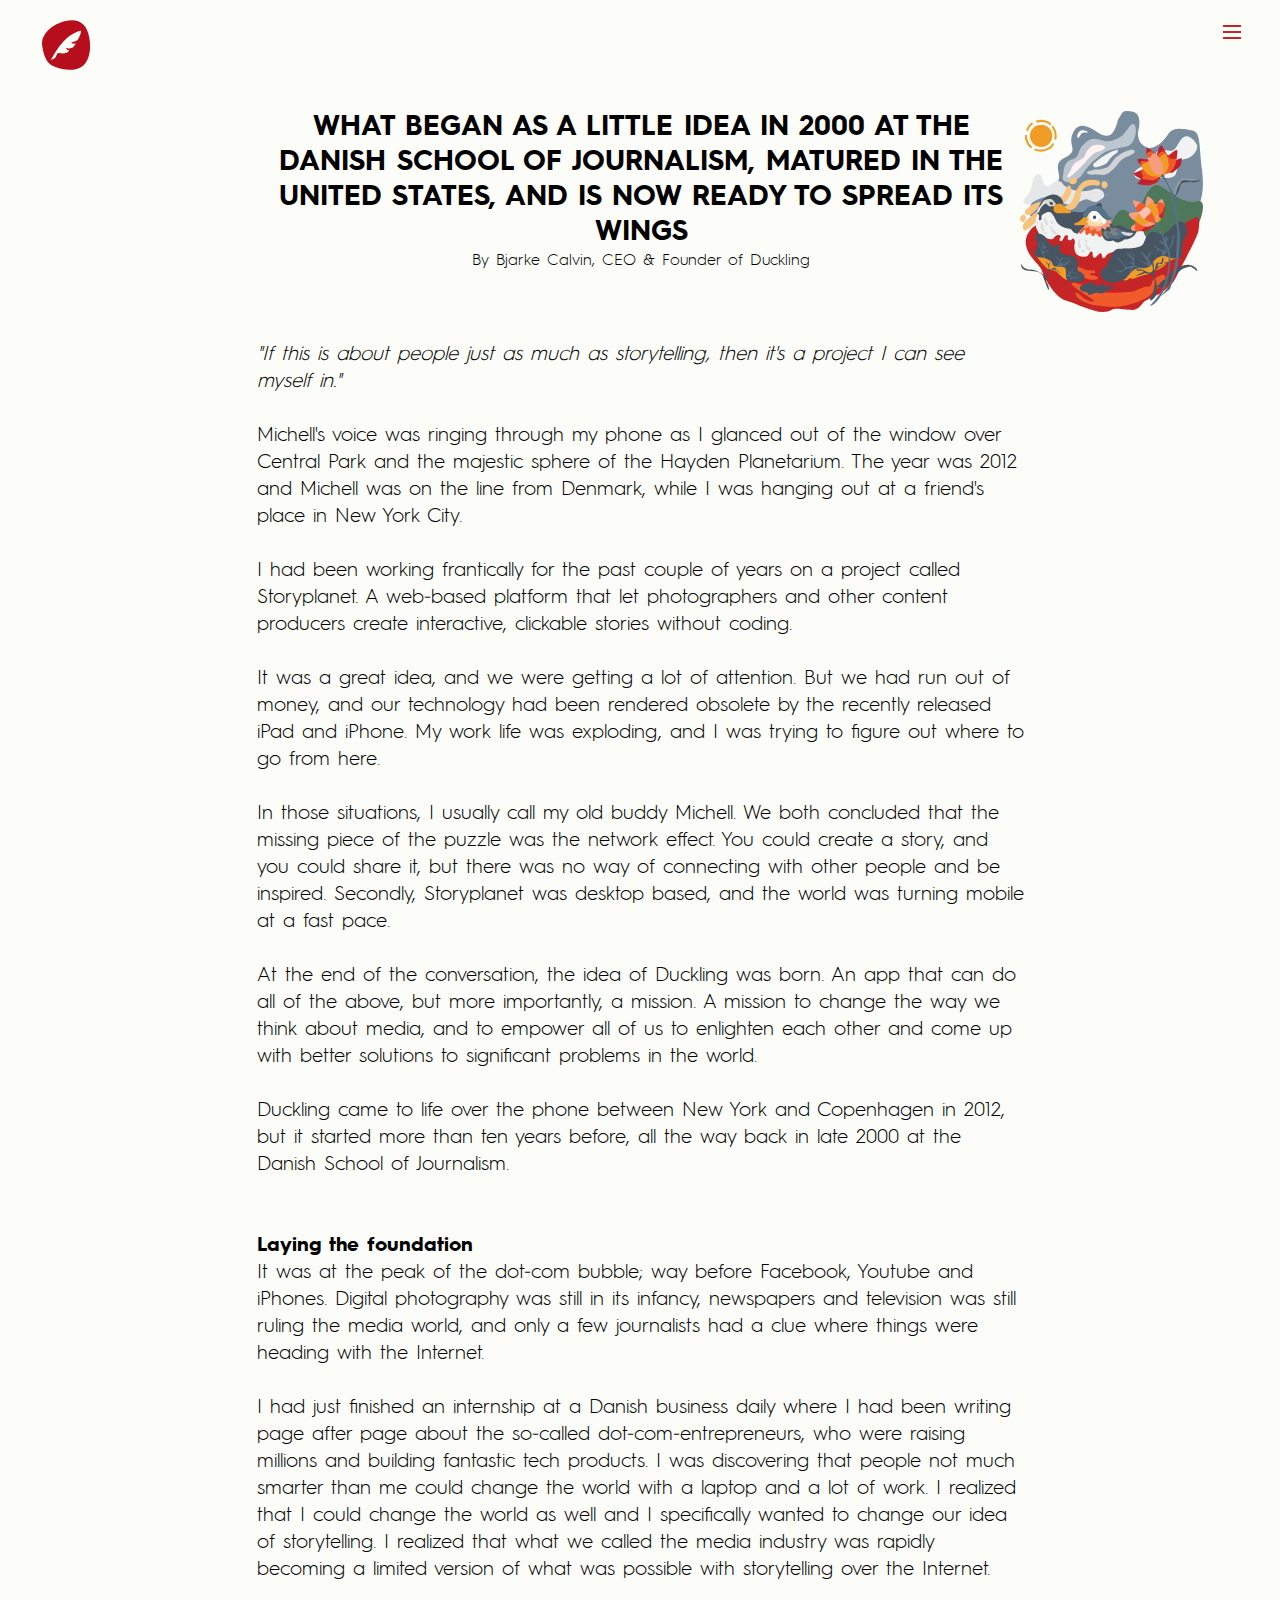
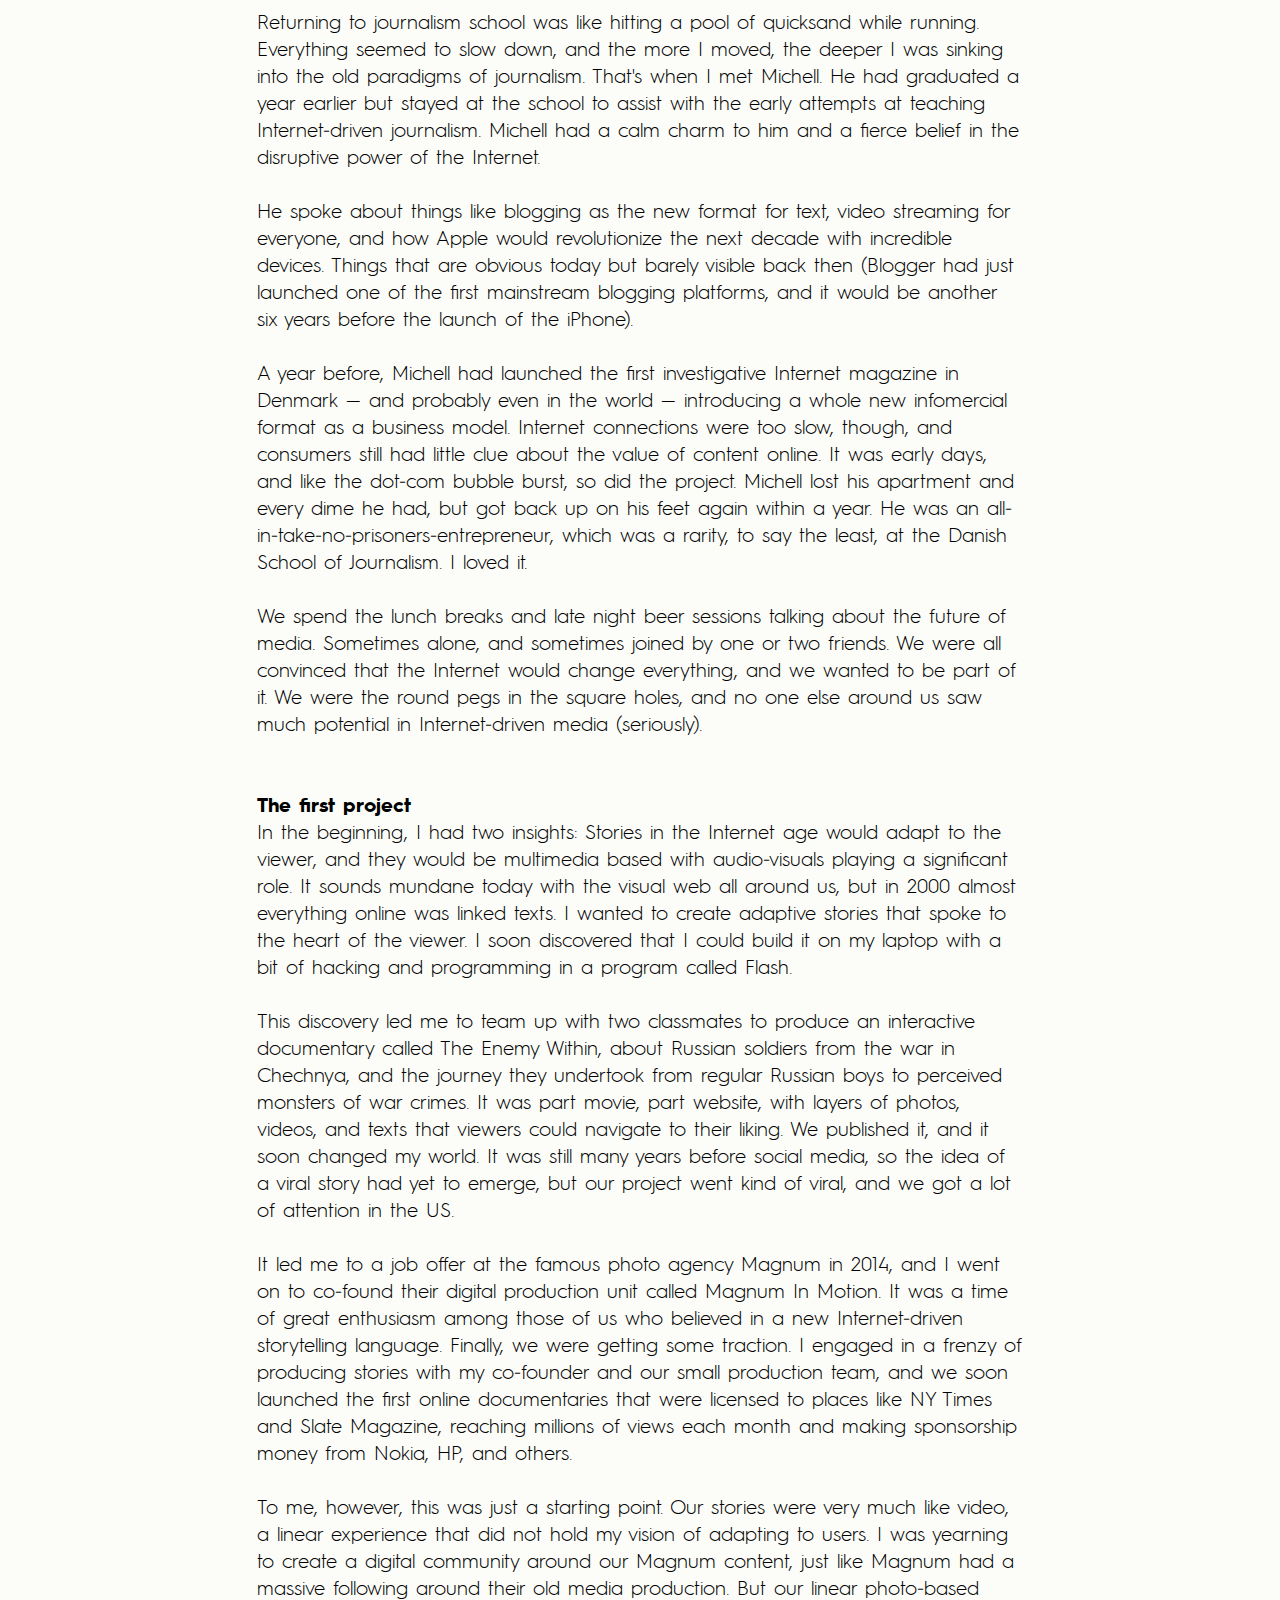
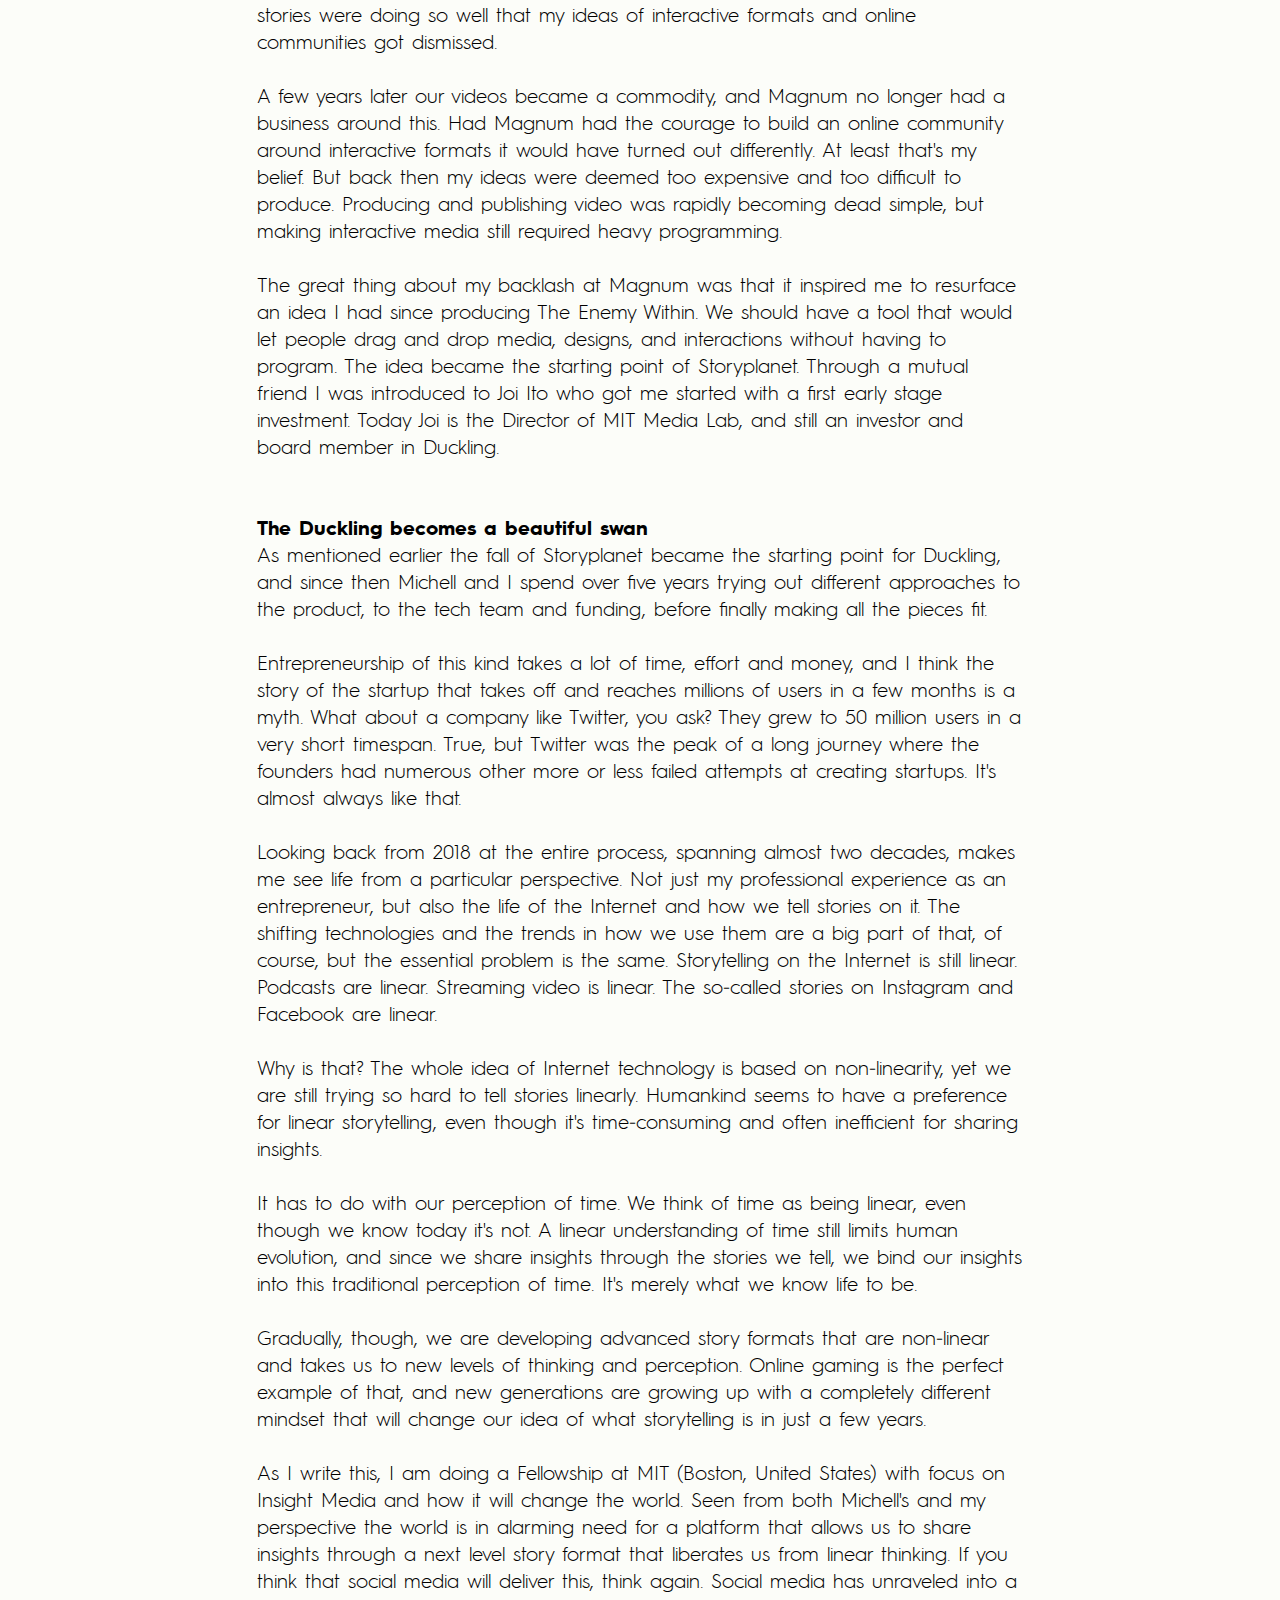
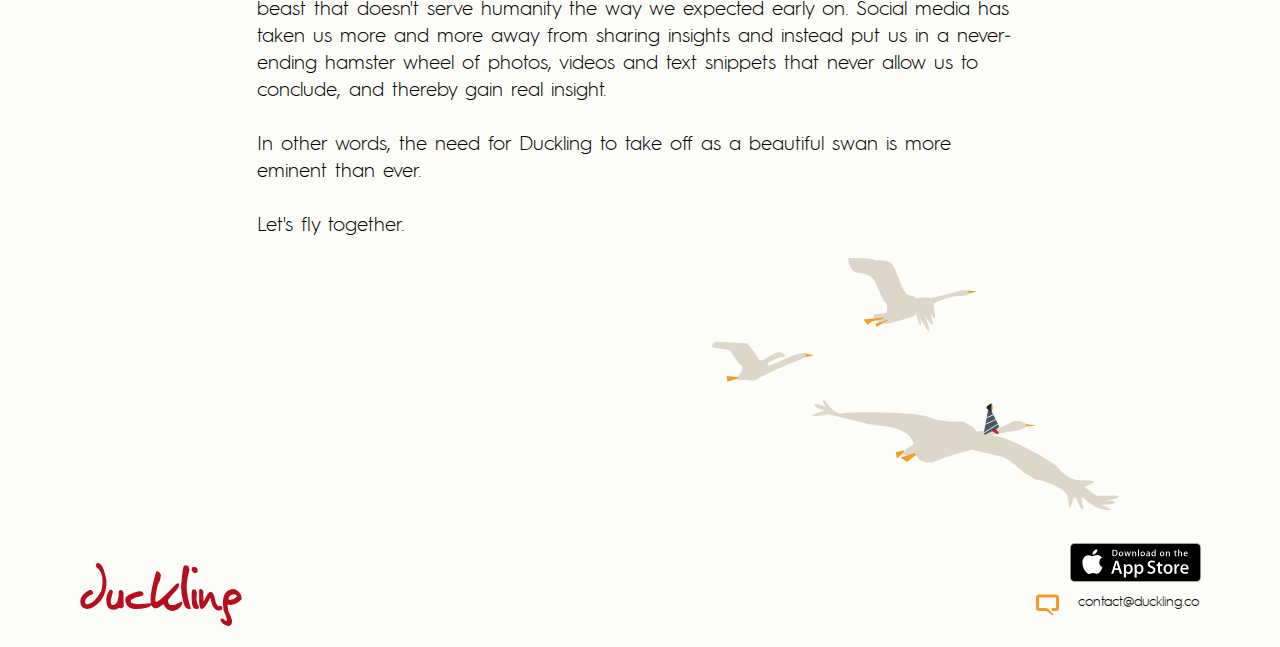
==== commit 562c3d04: "nw" ====
--- a/about.html
+++ b/about.html
@@ -11,21 +11,104 @@
 document.documentElement.className = document.documentElement.className.replace(/\bnojs\b/g, 'js');
 
 // Check that all required assets are uploaded and up-to-date
-if(typeof Muse == "undefined") window.Muse = {}; window.Muse.assets = {"required":["museutils.js", "museconfig.js", "jquery.watch.js", "jquery.museresponsive.js", "require.js", "about.css"], "outOfDate":[]};
+if(typeof Muse == "undefined") window.Muse = {}; window.Muse.assets = {"required":["museutils.js", "museconfig.js", "jquery.watch.js", "jquery.musemenu.js", "webpro.js", "musewpslideshow.js", "jquery.museoverlay.js", "touchswipe.js", "jquery.museresponsive.js", "require.js", "about.css"], "outOfDate":[]};
 </script>
   
   <link rel="shortcut icon" href="images/favicon.ico?crc=339616383"/>
   <title>About</title>
   <!-- CSS -->
   <link rel="stylesheet" type="text/css" href="css/site_global.css?crc=4131438561"/>
-  <link rel="stylesheet" type="text/css" href="css/master_mastrabout.css?crc=251167859"/>
-  <link rel="stylesheet" type="text/css" href="css/about.css?crc=26169654" id="pagesheet"/>
+  <link rel="stylesheet" type="text/css" href="css/master_mastrabout.css?crc=3883063736"/>
+  <link rel="stylesheet" type="text/css" href="css/about.css?crc=3902444307" id="pagesheet"/>
   <!-- IE-only CSS -->
   <!--[if lt IE 9]>
   <link rel="stylesheet" type="text/css" href="css/nomq_preview_master_mastrabout.css?crc=12342184"/>
-  <link rel="stylesheet" type="text/css" href="css/nomq_about.css?crc=450062636" id="nomq_pagesheet"/>
+  <link rel="stylesheet" type="text/css" href="css/nomq_about.css?crc=3904730540" id="nomq_pagesheet"/>
   <![endif]-->
-    <!--/*
+  <!-- JS includes -->
+  <!--[if lt IE 9]>
+  <script src="scripts/html5shiv.js?crc=4241844378" type="text/javascript"></script>
+  <![endif]-->
+    <!--HTML Widget code-->
+  
+<style>
+.menu-toggle{
+	flex:0 0 auto;
+	width:49px;
+	height:50px;
+	border:0px solid #FFFFFF;
+    box-sizing: border-box;
+	cursor:pointer;
+	position:relative;
+}
+.hamburger,.cross{
+	position:absolute;
+	top:50%;
+	left:50%;
+	transform:translate(-50%,-50%);
+}
+.hamburger span{
+	display:block;
+	width:18px;
+	height:2px;
+	margin-bottom:4px;
+	overflow:hidden;
+	position:relative;
+}
+.hamburger span:last-child{
+	margin:0;
+}
+.hamburger span:before,.hamburger span:after{
+	content:"";
+	position:absolute;
+	width:100%;
+	height:100%;
+	background-color:#C62527;
+	transform:translateX(-200%);
+	transition:transform ease 300ms;
+}
+.hamburger span:after{
+	transform:translateX(0);
+}
+.hamburger span:nth-child(2):before,.hamburger span:nth-child(2):after{
+	transition-delay:75ms;
+}
+.hamburger span:last-child:before,.hamburger span:last-child:after{
+	transition-delay:150ms;
+}
+.menu-toggle:hover .hamburger span:before{
+	transform:translateX(0);
+}
+.menu-toggle:hover .hamburger span:after{
+	transform:translateX(200%);
+}
+.menu-toggle.active .hamburger span:before{
+	transform:translateX(100%);
+}
+.menu-toggle.active .hamburger span:after{
+	transform:translateX(200%);
+}
+.cross span{
+	display:block;
+	width:5px;
+	height:8px;
+	background-color:#C62527;
+	transform:translateY(50%) rotate(45deg) scaleX(0);
+	transition:transform ease 200ms;
+}
+.cross span:last-child{
+	transform:translateY(-50%) rotate(-45deg) scaleX(0);
+}
+.menu-toggle.active .cross span{
+	transition-delay:450ms;
+	transform:translateY(50%) rotate(45deg) scaleX(1);
+}
+.menu-toggle.active .cross span:last-child{
+	transform:translateY(-50%) rotate(-45deg) scaleX(1);
+}
+</style>
+	
+  <!--/*
 
 */
 -->
@@ -137,8 +220,61 @@
       </div>
      </div>
     </div>
-    <div class="clearfix grpelem" id="pu27625"><!-- group -->
-     <a class="nonblock nontext clip_frame" id="u27625" href="index.html#join"><!-- svg --><img class="svg svg_mar temp_no_img_src" id="u27626" data-orig-src="images/goback.svg?crc=4189894600" onload="this.style.height=(this.offsetWidth*37/37)+'px'" alt="" data-mu-svgfallback="images/goback_poster_.png?crc=102390232" data-heightwidthratio="1" data-image-width="37" data-image-height="37" src="images/blank.gif?crc=4208392903"/></a>
+    <div class="clearfix grpelem" id="ppamphletu53885"><!-- group -->
+     <div class="PamphletWidget clearfix allow_click_through" id="pamphletu53885" data-visibility="changed" style="visibility:hidden"><!-- none box -->
+      <div class="ThumbGroup clearfix grpelem" data-col-pos="1" id="u53942" data-sizePolicy="fluidWidth" data-pintopage="page_fixedLeft"><!-- none box -->
+       <div class="popup_anchor allow_click_through" data-col-pos="0" id="u53943popup">
+        <div class="Thumb popup_element clearfix" data-col-pos="0" id="u53943"><!-- group -->
+         <div class="size_fixed grpelem shared_content" id="u53944" data-sizePolicy="fixed" data-pintopage="page_fixedRight" data-content-guid="u53944_content"><!-- custom html -->
+          
+  <div class="menu-toggle">
+	<div class="hamburger">
+		<span></span>
+		<span></span>
+		<span></span>
+	</div>
+	<div class="cross">
+		<span></span>
+		<span></span>
+	</div>
+</div>
+
+         </div>
+        </div>
+       </div>
+      </div>
+      <div class="popup_anchor allow_click_through" data-col-pos="0" id="u53890popup">
+       <div id="u53890-wrapper">
+        <div class="ContainerGroup clearfix" data-col-pos="0" id="u53890"><!-- none box -->
+         <div class="Container invi clearfix" data-col-pos="0" id="u53891"><!-- group -->
+          <nav class="MenuBar clearfix grpelem" id="menuu53892" data-sizePolicy="fixed" data-pintopage="page_fixedLeft"><!-- vertical box -->
+           <div class="MenuItemContainer clearfix colelem" id="u53893"><!-- horizontal box -->
+            <a class="nonblock nontext MenuItem MenuItemWithSubMenu rounded-corners clearfix grpelem" id="u53896" href="index.html#home"><!-- horizontal box --><div class="MenuItemLabel clearfix grpelem" id="u53897-4" data-sizePolicy="fixed" data-pintopage="page_fixedLeft"><!-- content --><p class="shared_content" data-content-guid="u53897-4_0_content">Home</p></div></a>
+           </div>
+           <div class="MenuItemContainer clearfix colelem" id="u53921"><!-- horizontal box -->
+            <a class="nonblock nontext MenuItem MenuItemWithSubMenu rounded-corners clearfix grpelem" id="u53922" href="index.html#why"><!-- horizontal box --><div class="MenuItemLabel clearfix grpelem" id="u53924-4" data-sizePolicy="fixed" data-pintopage="page_fixedLeft"><!-- content --><p class="shared_content" data-content-guid="u53924-4_0_content">Why</p></div></a>
+           </div>
+           <div class="MenuItemContainer clearfix colelem" id="u53907"><!-- horizontal box -->
+            <a class="nonblock nontext MenuItem MenuItemWithSubMenu rounded-corners clearfix grpelem" id="u53908" href="index.html#how"><!-- horizontal box --><div class="MenuItemLabel clearfix grpelem" id="u53911-4" data-sizePolicy="fixed" data-pintopage="page_fixedLeft"><!-- content --><p class="shared_content" data-content-guid="u53911-4_0_content">How</p></div></a>
+           </div>
+           <div class="MenuItemContainer clearfix colelem" id="u53914"><!-- horizontal box -->
+            <a class="nonblock nontext MenuItem MenuItemWithSubMenu rounded-corners clearfix grpelem" id="u53917" href="index.html#education"><!-- horizontal box --><div class="MenuItemLabel clearfix grpelem" id="u53919-4" data-sizePolicy="fixed" data-pintopage="page_fixedLeft"><!-- content --><p class="shared_content" data-content-guid="u53919-4_0_content">Education</p></div></a>
+           </div>
+           <div class="MenuItemContainer clearfix colelem" id="u53900"><!-- horizontal box -->
+            <a class="nonblock nontext MenuItem MenuItemWithSubMenu rounded-corners clearfix grpelem" id="u53901" href="index.html#featured-insights"><!-- horizontal box --><div class="MenuItemLabel clearfix grpelem" id="u53904-4" data-sizePolicy="fixed" data-pintopage="page_fixedLeft"><!-- content --><p class="shared_content" data-content-guid="u53904-4_0_content">Showroom</p></div></a>
+           </div>
+           <div class="MenuItemContainer clearfix colelem" id="u53935"><!-- horizontal box -->
+            <a class="nonblock nontext MenuItem MenuItemWithSubMenu rounded-corners clearfix grpelem" id="u53936" href="index.html#features"><!-- horizontal box --><div class="MenuItemLabel clearfix grpelem" id="u53939-4" data-sizePolicy="fixed" data-pintopage="page_fixedLeft"><!-- content --><p class="shared_content" data-content-guid="u53939-4_0_content">Features</p></div></a>
+           </div>
+           <div class="MenuItemContainer clearfix colelem" id="u53928"><!-- horizontal box -->
+            <a class="nonblock nontext MenuItem MenuItemWithSubMenu MuseMenuActive rounded-corners clearfix grpelem" id="u53931" href="about.html"><!-- horizontal box --><div class="MenuItemLabel clearfix grpelem" id="u53934-4" data-sizePolicy="fixed" data-pintopage="page_fixedLeft"><!-- content --><p class="shared_content" data-content-guid="u53934-4_0_content">About</p></div></a>
+           </div>
+          </nav>
+         </div>
+        </div>
+       </div>
+      </div>
+     </div>
      <a class="nonblock nontext clip_frame shared_content" id="u23063" href="index.html" data-content-guid="u23063_content"><!-- svg --><img class="svg temp_no_img_src" id="u23064" data-orig-src="images/mainlogo.svg?crc=4013952176" width="48" height="50" alt="" data-mu-svgfallback="images/mainlogo_poster_.png?crc=19456442" src="images/blank.gif?crc=4208392903"/></a>
     </div>
    </div>
@@ -181,8 +317,47 @@
       </div>
      </div>
     </div>
-    <div class="clearfix grpelem temp_no_id" data-orig-id="pu27625"><!-- group -->
-     <a class="nonblock nontext clip_frame temp_no_id" href="index.html#join" data-orig-id="u27625"><!-- svg --><img class="svg svg_mar temp_no_id temp_no_img_src" data-orig-src="images/goback.svg?crc=4189894600" onload="this.style.height=(this.offsetWidth*35.519999999999996/35.51999999999998)+'px'" alt="" data-mu-svgfallback="images/goback_poster_.png?crc=102390232" data-heightwidthratio="1" data-image-width="36" data-image-height="36" data-orig-id="u27626" src="images/blank.gif?crc=4208392903"/></a>
+    <div class="clearfix grpelem temp_no_id" data-orig-id="ppamphletu53885"><!-- group -->
+     <div class="PamphletWidget clearfix allow_click_through temp_no_id" data-visibility="changed" style="visibility:hidden" data-orig-id="pamphletu53885"><!-- none box -->
+      <div class="ThumbGroup clearfix grpelem temp_no_id" data-col-pos="1" data-sizePolicy="fluidWidth" data-pintopage="page_fixedLeft" data-orig-id="u53942"><!-- none box -->
+       <div class="popup_anchor allow_click_through temp_no_id" data-col-pos="0" data-orig-id="u53943popup">
+        <div class="Thumb popup_element clearfix temp_no_id" data-col-pos="0" data-orig-id="u53943"><!-- group -->
+         <span class="size_fixed grpelem placeholder" data-placeholder-for="u53944_content"><!-- placeholder node --></span>
+        </div>
+       </div>
+      </div>
+      <div class="popup_anchor allow_click_through temp_no_id" data-col-pos="0" data-orig-id="u53890popup">
+       <div class="temp_no_id" data-orig-id="u53890-wrapper">
+        <div class="ContainerGroup clearfix temp_no_id" data-col-pos="0" data-orig-id="u53890"><!-- none box -->
+         <div class="Container invi clearfix temp_no_id" data-col-pos="0" data-orig-id="u53891"><!-- group -->
+          <nav class="MenuBar clearfix grpelem temp_no_id" data-sizePolicy="fixed" data-pintopage="page_fixedLeft" data-orig-id="menuu53892"><!-- vertical box -->
+           <div class="MenuItemContainer clearfix colelem temp_no_id" data-orig-id="u53893"><!-- horizontal box -->
+            <a class="nonblock nontext MenuItem MenuItemWithSubMenu rounded-corners clearfix grpelem temp_no_id" href="index.html#home" data-orig-id="u53896"><!-- horizontal box --><div class="MenuItemLabel clearfix grpelem temp_no_id" data-sizePolicy="fixed" data-pintopage="page_fixedLeft" data-orig-id="u53897-4"><!-- content --><span class="placeholder" data-placeholder-for="u53897-4_0_content"><!-- placeholder node --></span></div></a>
+           </div>
+           <div class="MenuItemContainer clearfix colelem temp_no_id" data-orig-id="u53921"><!-- horizontal box -->
+            <a class="nonblock nontext MenuItem MenuItemWithSubMenu rounded-corners clearfix grpelem temp_no_id" href="index.html#why" data-orig-id="u53922"><!-- horizontal box --><div class="MenuItemLabel clearfix grpelem temp_no_id" data-sizePolicy="fixed" data-pintopage="page_fixedLeft" data-orig-id="u53924-4"><!-- content --><span class="placeholder" data-placeholder-for="u53924-4_0_content"><!-- placeholder node --></span></div></a>
+           </div>
+           <div class="MenuItemContainer clearfix colelem temp_no_id" data-orig-id="u53907"><!-- horizontal box -->
+            <a class="nonblock nontext MenuItem MenuItemWithSubMenu rounded-corners clearfix grpelem temp_no_id" href="index.html#how" data-orig-id="u53908"><!-- horizontal box --><div class="MenuItemLabel clearfix grpelem temp_no_id" data-sizePolicy="fixed" data-pintopage="page_fixedLeft" data-orig-id="u53911-4"><!-- content --><span class="placeholder" data-placeholder-for="u53911-4_0_content"><!-- placeholder node --></span></div></a>
+           </div>
+           <div class="MenuItemContainer clearfix colelem temp_no_id" data-orig-id="u53914"><!-- horizontal box -->
+            <a class="nonblock nontext MenuItem MenuItemWithSubMenu rounded-corners clearfix grpelem temp_no_id" href="index.html#education" data-orig-id="u53917"><!-- horizontal box --><div class="MenuItemLabel clearfix grpelem temp_no_id" data-sizePolicy="fixed" data-pintopage="page_fixedLeft" data-orig-id="u53919-4"><!-- content --><span class="placeholder" data-placeholder-for="u53919-4_0_content"><!-- placeholder node --></span></div></a>
+           </div>
+           <div class="MenuItemContainer clearfix colelem temp_no_id" data-orig-id="u53900"><!-- horizontal box -->
+            <a class="nonblock nontext MenuItem MenuItemWithSubMenu rounded-corners clearfix grpelem temp_no_id" href="index.html#featured-insights" data-orig-id="u53901"><!-- horizontal box --><div class="MenuItemLabel clearfix grpelem temp_no_id" data-sizePolicy="fixed" data-pintopage="page_fixedLeft" data-orig-id="u53904-4"><!-- content --><span class="placeholder" data-placeholder-for="u53904-4_0_content"><!-- placeholder node --></span></div></a>
+           </div>
+           <div class="MenuItemContainer clearfix colelem temp_no_id" data-orig-id="u53935"><!-- horizontal box -->
+            <a class="nonblock nontext MenuItem MenuItemWithSubMenu rounded-corners clearfix grpelem temp_no_id" href="index.html#features" data-orig-id="u53936"><!-- horizontal box --><div class="MenuItemLabel clearfix grpelem temp_no_id" data-sizePolicy="fixed" data-pintopage="page_fixedLeft" data-orig-id="u53939-4"><!-- content --><span class="placeholder" data-placeholder-for="u53939-4_0_content"><!-- placeholder node --></span></div></a>
+           </div>
+           <div class="MenuItemContainer clearfix colelem temp_no_id" data-orig-id="u53928"><!-- horizontal box -->
+            <a class="nonblock nontext MenuItem MenuItemWithSubMenu MuseMenuActive rounded-corners clearfix grpelem temp_no_id" href="about.html" data-orig-id="u53931"><!-- horizontal box --><div class="MenuItemLabel clearfix grpelem temp_no_id" data-sizePolicy="fixed" data-pintopage="page_fixedLeft" data-orig-id="u53934-4"><!-- content --><span class="placeholder" data-placeholder-for="u53934-4_0_content"><!-- placeholder node --></span></div></a>
+           </div>
+          </nav>
+         </div>
+        </div>
+       </div>
+      </div>
+     </div>
      <span class="nonblock nontext clip_frame placeholder" data-placeholder-for="u23063_content"><!-- placeholder node --></span>
     </div>
    </div>
@@ -220,8 +395,47 @@
       </div>
      </div>
     </div>
-    <div class="clearfix grpelem temp_no_id" data-orig-id="pu27625"><!-- group -->
-     <a class="nonblock nontext clip_frame temp_no_id" href="index.html#join" data-orig-id="u27625"><!-- svg --><img class="svg svg_mar temp_no_id temp_no_img_src" data-orig-src="images/goback.svg?crc=4189894600" onload="this.style.height=(this.offsetWidth*23.68/23.67999999999995)+'px'" alt="" data-mu-svgfallback="images/goback_poster_.png?crc=102390232" data-heightwidthratio="1" data-image-width="24" data-image-height="24" data-orig-id="u27626" src="images/blank.gif?crc=4208392903"/></a>
+    <div class="clearfix grpelem temp_no_id" data-orig-id="ppamphletu53885"><!-- group -->
+     <div class="PamphletWidget clearfix allow_click_through temp_no_id" data-visibility="changed" style="visibility:hidden" data-orig-id="pamphletu53885"><!-- none box -->
+      <div class="ThumbGroup clearfix grpelem temp_no_id" data-col-pos="1" data-sizePolicy="fluidWidth" data-pintopage="page_fixedLeft" data-orig-id="u53942"><!-- none box -->
+       <div class="popup_anchor allow_click_through temp_no_id" data-col-pos="0" data-orig-id="u53943popup">
+        <div class="Thumb popup_element clearfix temp_no_id" data-col-pos="0" data-orig-id="u53943"><!-- group -->
+         <span class="size_fixed grpelem placeholder" data-placeholder-for="u53944_content"><!-- placeholder node --></span>
+        </div>
+       </div>
+      </div>
+      <div class="popup_anchor allow_click_through temp_no_id" data-col-pos="0" data-orig-id="u53890popup">
+       <div class="temp_no_id" data-orig-id="u53890-wrapper">
+        <div class="ContainerGroup clearfix temp_no_id" data-col-pos="0" data-orig-id="u53890"><!-- none box -->
+         <div class="Container invi clearfix temp_no_id" data-col-pos="0" data-orig-id="u53891"><!-- group -->
+          <nav class="MenuBar clearfix grpelem temp_no_id" data-sizePolicy="fixed" data-pintopage="page_fixedLeft" data-orig-id="menuu53892"><!-- vertical box -->
+           <div class="MenuItemContainer clearfix colelem temp_no_id" data-orig-id="u53893"><!-- horizontal box -->
+            <a class="nonblock nontext MenuItem MenuItemWithSubMenu rounded-corners clearfix grpelem temp_no_id" href="index.html#home" data-orig-id="u53896"><!-- horizontal box --><div class="MenuItemLabel clearfix grpelem temp_no_id" data-sizePolicy="fixed" data-pintopage="page_fixedLeft" data-orig-id="u53897-4"><!-- content --><span class="placeholder" data-placeholder-for="u53897-4_0_content"><!-- placeholder node --></span></div></a>
+           </div>
+           <div class="MenuItemContainer clearfix colelem temp_no_id" data-orig-id="u53921"><!-- horizontal box -->
+            <a class="nonblock nontext MenuItem MenuItemWithSubMenu rounded-corners clearfix grpelem temp_no_id" href="index.html#why" data-orig-id="u53922"><!-- horizontal box --><div class="MenuItemLabel clearfix grpelem temp_no_id" data-sizePolicy="fixed" data-pintopage="page_fixedLeft" data-orig-id="u53924-4"><!-- content --><span class="placeholder" data-placeholder-for="u53924-4_0_content"><!-- placeholder node --></span></div></a>
+           </div>
+           <div class="MenuItemContainer clearfix colelem temp_no_id" data-orig-id="u53907"><!-- horizontal box -->
+            <a class="nonblock nontext MenuItem MenuItemWithSubMenu rounded-corners clearfix grpelem temp_no_id" href="index.html#how" data-orig-id="u53908"><!-- horizontal box --><div class="MenuItemLabel clearfix grpelem temp_no_id" data-sizePolicy="fixed" data-pintopage="page_fixedLeft" data-orig-id="u53911-4"><!-- content --><span class="placeholder" data-placeholder-for="u53911-4_0_content"><!-- placeholder node --></span></div></a>
+           </div>
+           <div class="MenuItemContainer clearfix colelem temp_no_id" data-orig-id="u53914"><!-- horizontal box -->
+            <a class="nonblock nontext MenuItem MenuItemWithSubMenu rounded-corners clearfix grpelem temp_no_id" href="index.html#education" data-orig-id="u53917"><!-- horizontal box --><div class="MenuItemLabel clearfix grpelem temp_no_id" data-sizePolicy="fixed" data-pintopage="page_fixedLeft" data-orig-id="u53919-4"><!-- content --><span class="placeholder" data-placeholder-for="u53919-4_0_content"><!-- placeholder node --></span></div></a>
+           </div>
+           <div class="MenuItemContainer clearfix colelem temp_no_id" data-orig-id="u53900"><!-- horizontal box -->
+            <a class="nonblock nontext MenuItem MenuItemWithSubMenu rounded-corners clearfix grpelem temp_no_id" href="index.html#featured-insights" data-orig-id="u53901"><!-- horizontal box --><div class="MenuItemLabel clearfix grpelem temp_no_id" data-sizePolicy="fixed" data-pintopage="page_fixedLeft" data-orig-id="u53904-4"><!-- content --><span class="placeholder" data-placeholder-for="u53904-4_0_content"><!-- placeholder node --></span></div></a>
+           </div>
+           <div class="MenuItemContainer clearfix colelem temp_no_id" data-orig-id="u53935"><!-- horizontal box -->
+            <a class="nonblock nontext MenuItem MenuItemWithSubMenu rounded-corners clearfix grpelem temp_no_id" href="index.html#features" data-orig-id="u53936"><!-- horizontal box --><div class="MenuItemLabel clearfix grpelem temp_no_id" data-sizePolicy="fixed" data-pintopage="page_fixedLeft" data-orig-id="u53939-4"><!-- content --><span class="placeholder" data-placeholder-for="u53939-4_0_content"><!-- placeholder node --></span></div></a>
+           </div>
+           <div class="MenuItemContainer clearfix colelem temp_no_id" data-orig-id="u53928"><!-- horizontal box -->
+            <a class="nonblock nontext MenuItem MenuItemWithSubMenu MuseMenuActive rounded-corners clearfix grpelem temp_no_id" href="about.html" data-orig-id="u53931"><!-- horizontal box --><div class="MenuItemLabel clearfix grpelem temp_no_id" data-sizePolicy="fixed" data-pintopage="page_fixedLeft" data-orig-id="u53934-4"><!-- content --><span class="placeholder" data-placeholder-for="u53934-4_0_content"><!-- placeholder node --></span></div></a>
+           </div>
+          </nav>
+         </div>
+        </div>
+       </div>
+      </div>
+     </div>
      <a class="nonblock nontext clip_frame temp_no_id shared_content" href="index.html" data-orig-id="u23063" data-content-guid="u23063_content1"><!-- svg --><img class="svg temp_no_id temp_no_img_src" data-orig-src="images/mainlogo.svg?crc=4013952176" width="46" height="48" alt="" data-mu-svgfallback="images/mainlogo_poster_.png?crc=19456442" data-orig-id="u23064" src="images/blank.gif?crc=4208392903"/></a>
     </div>
    </div>
@@ -259,8 +473,47 @@
       </div>
      </div>
     </div>
-    <div class="clearfix grpelem temp_no_id" data-orig-id="pu27625"><!-- group -->
-     <a class="nonblock nontext clip_frame temp_no_id" href="index.html#join" data-orig-id="u27625"><!-- svg --><img class="svg svg_mar temp_no_id temp_no_img_src" data-orig-src="images/goback.svg?crc=4189894600" onload="this.style.height=(this.offsetWidth*19.358400000000003/19.35839999999996)+'px'" alt="" data-mu-svgfallback="images/goback_poster_.png?crc=102390232" data-heightwidthratio="1" data-image-width="19" data-image-height="19" data-orig-id="u27626" src="images/blank.gif?crc=4208392903"/></a>
+    <div class="clearfix grpelem temp_no_id" data-orig-id="ppamphletu53885"><!-- group -->
+     <div class="PamphletWidget clearfix allow_click_through temp_no_id" data-visibility="changed" style="visibility:hidden" data-orig-id="pamphletu53885"><!-- none box -->
+      <div class="ThumbGroup clearfix grpelem temp_no_id" data-col-pos="1" data-sizePolicy="fluidWidth" data-pintopage="page_fixedLeft" data-orig-id="u53942"><!-- none box -->
+       <div class="popup_anchor allow_click_through temp_no_id" data-col-pos="0" data-orig-id="u53943popup">
+        <div class="Thumb popup_element clearfix temp_no_id" data-col-pos="0" data-orig-id="u53943"><!-- group -->
+         <span class="size_fixed grpelem placeholder" data-placeholder-for="u53944_content"><!-- placeholder node --></span>
+        </div>
+       </div>
+      </div>
+      <div class="popup_anchor allow_click_through temp_no_id" data-col-pos="0" data-orig-id="u53890popup">
+       <div class="temp_no_id" data-orig-id="u53890-wrapper">
+        <div class="ContainerGroup clearfix temp_no_id" data-col-pos="0" data-orig-id="u53890"><!-- none box -->
+         <div class="Container invi clearfix temp_no_id" data-col-pos="0" data-orig-id="u53891"><!-- group -->
+          <nav class="MenuBar clearfix grpelem temp_no_id" data-sizePolicy="fixed" data-pintopage="page_fixedLeft" data-orig-id="menuu53892"><!-- vertical box -->
+           <div class="MenuItemContainer clearfix colelem temp_no_id" data-orig-id="u53893"><!-- horizontal box -->
+            <a class="nonblock nontext MenuItem MenuItemWithSubMenu rounded-corners clearfix grpelem temp_no_id" href="index.html#home" data-orig-id="u53896"><!-- horizontal box --><div class="MenuItemLabel clearfix grpelem temp_no_id" data-sizePolicy="fixed" data-pintopage="page_fixedLeft" data-orig-id="u53897-4"><!-- content --><span class="placeholder" data-placeholder-for="u53897-4_0_content"><!-- placeholder node --></span></div></a>
+           </div>
+           <div class="MenuItemContainer clearfix colelem temp_no_id" data-orig-id="u53921"><!-- horizontal box -->
+            <a class="nonblock nontext MenuItem MenuItemWithSubMenu rounded-corners clearfix grpelem temp_no_id" href="index.html#why" data-orig-id="u53922"><!-- horizontal box --><div class="MenuItemLabel clearfix grpelem temp_no_id" data-sizePolicy="fixed" data-pintopage="page_fixedLeft" data-orig-id="u53924-4"><!-- content --><span class="placeholder" data-placeholder-for="u53924-4_0_content"><!-- placeholder node --></span></div></a>
+           </div>
+           <div class="MenuItemContainer clearfix colelem temp_no_id" data-orig-id="u53907"><!-- horizontal box -->
+            <a class="nonblock nontext MenuItem MenuItemWithSubMenu rounded-corners clearfix grpelem temp_no_id" href="index.html#how" data-orig-id="u53908"><!-- horizontal box --><div class="MenuItemLabel clearfix grpelem temp_no_id" data-sizePolicy="fixed" data-pintopage="page_fixedLeft" data-orig-id="u53911-4"><!-- content --><span class="placeholder" data-placeholder-for="u53911-4_0_content"><!-- placeholder node --></span></div></a>
+           </div>
+           <div class="MenuItemContainer clearfix colelem temp_no_id" data-orig-id="u53914"><!-- horizontal box -->
+            <a class="nonblock nontext MenuItem MenuItemWithSubMenu rounded-corners clearfix grpelem temp_no_id" href="index.html#education" data-orig-id="u53917"><!-- horizontal box --><div class="MenuItemLabel clearfix grpelem temp_no_id" data-sizePolicy="fixed" data-pintopage="page_fixedLeft" data-orig-id="u53919-4"><!-- content --><span class="placeholder" data-placeholder-for="u53919-4_0_content"><!-- placeholder node --></span></div></a>
+           </div>
+           <div class="MenuItemContainer clearfix colelem temp_no_id" data-orig-id="u53900"><!-- horizontal box -->
+            <a class="nonblock nontext MenuItem MenuItemWithSubMenu rounded-corners clearfix grpelem temp_no_id" href="index.html#featured-insights" data-orig-id="u53901"><!-- horizontal box --><div class="MenuItemLabel clearfix grpelem temp_no_id" data-sizePolicy="fixed" data-pintopage="page_fixedLeft" data-orig-id="u53904-4"><!-- content --><span class="placeholder" data-placeholder-for="u53904-4_0_content"><!-- placeholder node --></span></div></a>
+           </div>
+           <div class="MenuItemContainer clearfix colelem temp_no_id" data-orig-id="u53935"><!-- horizontal box -->
+            <a class="nonblock nontext MenuItem MenuItemWithSubMenu rounded-corners clearfix grpelem temp_no_id" href="index.html#features" data-orig-id="u53936"><!-- horizontal box --><div class="MenuItemLabel clearfix grpelem temp_no_id" data-sizePolicy="fixed" data-pintopage="page_fixedLeft" data-orig-id="u53939-4"><!-- content --><span class="placeholder" data-placeholder-for="u53939-4_0_content"><!-- placeholder node --></span></div></a>
+           </div>
+           <div class="MenuItemContainer clearfix colelem temp_no_id" data-orig-id="u53928"><!-- horizontal box -->
+            <a class="nonblock nontext MenuItem MenuItemWithSubMenu MuseMenuActive rounded-corners clearfix grpelem temp_no_id" href="about.html" data-orig-id="u53931"><!-- horizontal box --><div class="MenuItemLabel clearfix grpelem temp_no_id" data-sizePolicy="fixed" data-pintopage="page_fixedLeft" data-orig-id="u53934-4"><!-- content --><span class="placeholder" data-placeholder-for="u53934-4_0_content"><!-- placeholder node --></span></div></a>
+           </div>
+          </nav>
+         </div>
+        </div>
+       </div>
+      </div>
+     </div>
      <span class="nonblock nontext clip_frame placeholder" data-placeholder-for="u23063_content1"><!-- placeholder node --></span>
     </div>
    </div>
@@ -298,8 +551,47 @@
       </div>
      </div>
     </div>
-    <div class="clearfix grpelem temp_no_id" data-orig-id="pu27625"><!-- group -->
-     <a class="nonblock nontext clip_frame temp_no_id shared_content" href="index.html#join" data-orig-id="u27625" data-content-guid="u27625_content"><!-- svg --><img class="svg temp_no_id temp_no_img_src" data-orig-src="images/goback.svg?crc=4189894600" width="16" height="16" alt="" data-mu-svgfallback="images/goback_poster_.png?crc=102390232" data-orig-id="u27626" src="images/blank.gif?crc=4208392903"/></a>
+    <div class="clearfix grpelem temp_no_id" data-orig-id="ppamphletu53885"><!-- group -->
+     <div class="PamphletWidget clearfix allow_click_through temp_no_id" data-visibility="changed" style="visibility:hidden" data-orig-id="pamphletu53885"><!-- none box -->
+      <div class="ThumbGroup clearfix grpelem temp_no_id" data-col-pos="1" data-sizePolicy="fluidWidth" data-pintopage="page_fixedLeft" data-orig-id="u53942"><!-- none box -->
+       <div class="popup_anchor allow_click_through temp_no_id" data-col-pos="0" data-orig-id="u53943popup">
+        <div class="Thumb popup_element clearfix temp_no_id" data-col-pos="0" data-orig-id="u53943"><!-- group -->
+         <span class="size_fixed grpelem placeholder" data-placeholder-for="u53944_content"><!-- placeholder node --></span>
+        </div>
+       </div>
+      </div>
+      <div class="popup_anchor allow_click_through temp_no_id" data-col-pos="0" data-orig-id="u53890popup">
+       <div class="temp_no_id" data-orig-id="u53890-wrapper">
+        <div class="ContainerGroup clearfix temp_no_id" data-col-pos="0" data-orig-id="u53890"><!-- none box -->
+         <div class="Container invi clearfix temp_no_id" data-col-pos="0" data-orig-id="u53891"><!-- group -->
+          <nav class="MenuBar clearfix grpelem temp_no_id" data-sizePolicy="fixed" data-pintopage="page_fixedLeft" data-orig-id="menuu53892"><!-- vertical box -->
+           <div class="MenuItemContainer clearfix colelem temp_no_id" data-orig-id="u53893"><!-- horizontal box -->
+            <a class="nonblock nontext MenuItem MenuItemWithSubMenu rounded-corners clearfix grpelem temp_no_id" href="index.html#home" data-orig-id="u53896"><!-- horizontal box --><div class="MenuItemLabel clearfix grpelem temp_no_id" data-sizePolicy="fixed" data-pintopage="page_fixedLeft" data-orig-id="u53897-4"><!-- content --><span class="placeholder" data-placeholder-for="u53897-4_0_content"><!-- placeholder node --></span></div></a>
+           </div>
+           <div class="MenuItemContainer clearfix colelem temp_no_id" data-orig-id="u53921"><!-- horizontal box -->
+            <a class="nonblock nontext MenuItem MenuItemWithSubMenu rounded-corners clearfix grpelem temp_no_id" href="index.html#why" data-orig-id="u53922"><!-- horizontal box --><div class="MenuItemLabel clearfix grpelem temp_no_id" data-sizePolicy="fixed" data-pintopage="page_fixedLeft" data-orig-id="u53924-4"><!-- content --><span class="placeholder" data-placeholder-for="u53924-4_0_content"><!-- placeholder node --></span></div></a>
+           </div>
+           <div class="MenuItemContainer clearfix colelem temp_no_id" data-orig-id="u53907"><!-- horizontal box -->
+            <a class="nonblock nontext MenuItem MenuItemWithSubMenu rounded-corners clearfix grpelem temp_no_id" href="index.html#how" data-orig-id="u53908"><!-- horizontal box --><div class="MenuItemLabel clearfix grpelem temp_no_id" data-sizePolicy="fixed" data-pintopage="page_fixedLeft" data-orig-id="u53911-4"><!-- content --><span class="placeholder" data-placeholder-for="u53911-4_0_content"><!-- placeholder node --></span></div></a>
+           </div>
+           <div class="MenuItemContainer clearfix colelem temp_no_id" data-orig-id="u53914"><!-- horizontal box -->
+            <a class="nonblock nontext MenuItem MenuItemWithSubMenu rounded-corners clearfix grpelem temp_no_id" href="index.html#education" data-orig-id="u53917"><!-- horizontal box --><div class="MenuItemLabel clearfix grpelem temp_no_id" data-sizePolicy="fixed" data-pintopage="page_fixedLeft" data-orig-id="u53919-4"><!-- content --><span class="placeholder" data-placeholder-for="u53919-4_0_content"><!-- placeholder node --></span></div></a>
+           </div>
+           <div class="MenuItemContainer clearfix colelem temp_no_id" data-orig-id="u53900"><!-- horizontal box -->
+            <a class="nonblock nontext MenuItem MenuItemWithSubMenu rounded-corners clearfix grpelem temp_no_id" href="index.html#featured-insights" data-orig-id="u53901"><!-- horizontal box --><div class="MenuItemLabel clearfix grpelem temp_no_id" data-sizePolicy="fixed" data-pintopage="page_fixedLeft" data-orig-id="u53904-4"><!-- content --><span class="placeholder" data-placeholder-for="u53904-4_0_content"><!-- placeholder node --></span></div></a>
+           </div>
+           <div class="MenuItemContainer clearfix colelem temp_no_id" data-orig-id="u53935"><!-- horizontal box -->
+            <a class="nonblock nontext MenuItem MenuItemWithSubMenu rounded-corners clearfix grpelem temp_no_id" href="index.html#features" data-orig-id="u53936"><!-- horizontal box --><div class="MenuItemLabel clearfix grpelem temp_no_id" data-sizePolicy="fixed" data-pintopage="page_fixedLeft" data-orig-id="u53939-4"><!-- content --><span class="placeholder" data-placeholder-for="u53939-4_0_content"><!-- placeholder node --></span></div></a>
+           </div>
+           <div class="MenuItemContainer clearfix colelem temp_no_id" data-orig-id="u53928"><!-- horizontal box -->
+            <a class="nonblock nontext MenuItem MenuItemWithSubMenu MuseMenuActive rounded-corners clearfix grpelem temp_no_id" href="about.html" data-orig-id="u53931"><!-- horizontal box --><div class="MenuItemLabel clearfix grpelem temp_no_id" data-sizePolicy="fixed" data-pintopage="page_fixedLeft" data-orig-id="u53934-4"><!-- content --><span class="placeholder" data-placeholder-for="u53934-4_0_content"><!-- placeholder node --></span></div></a>
+           </div>
+          </nav>
+         </div>
+        </div>
+       </div>
+      </div>
+     </div>
      <a class="nonblock nontext clip_frame temp_no_id shared_content" href="index.html" data-orig-id="u23063" data-content-guid="u23063_content2"><!-- svg --><img class="svg temp_no_id temp_no_img_src" data-orig-src="images/mainlogo.svg?crc=4013952176" width="24" height="25" alt="" data-mu-svgfallback="images/mainlogo_poster_.png?crc=19456442" data-orig-id="u23064" src="images/blank.gif?crc=4208392903"/></a>
     </div>
    </div>
@@ -330,15 +622,61 @@
       <a class="nonblock nontext clip_frame grpelem temp_no_id" href="https://itunes.apple.com/us/app/duckling-free-your-story/id1326536917?ls=1&amp;mt=8" target="_blank" data-sizePolicy="fixed" data-pintopage="page_fixedCenter" data-orig-id="u23074"><!-- svg --><img class="svg temp_no_id temp_no_img_src" data-orig-src="images/button-download-app-store.svg?crc=286706309" width="100" height="30" alt="" data-mu-svgfallback="images/button%20download%20app%20store_poster_.png?crc=3997985020" data-orig-id="u23075" src="images/blank.gif?crc=4208392903"/></a>
      </div>
     </div>
-    <div class="clearfix grpelem temp_no_id" data-orig-id="pu23067"><!-- group -->
+    <div class="clearfix grpelem temp_no_id" data-orig-id="ppamphletu53885"><!-- group -->
+     <div class="PamphletWidget clearfix allow_click_through temp_no_id" data-visibility="changed" style="visibility:hidden" data-orig-id="pamphletu53885"><!-- none box -->
+      <div class="ThumbGroup clearfix grpelem temp_no_id" data-col-pos="1" data-sizePolicy="fluidWidth" data-pintopage="page_fixedLeft" data-orig-id="u53942"><!-- none box -->
+       <div class="popup_anchor allow_click_through temp_no_id" data-col-pos="0" data-orig-id="u53943popup">
+        <div class="Thumb popup_element clearfix temp_no_id" data-col-pos="0" data-orig-id="u53943"><!-- group -->
+         <span class="size_fixed grpelem placeholder" data-placeholder-for="u53944_content"><!-- placeholder node --></span>
+        </div>
+       </div>
+      </div>
+      <div class="popup_anchor allow_click_through temp_no_id" data-col-pos="0" data-orig-id="u53890popup">
+       <div class="temp_no_id" data-orig-id="u53890-wrapper">
+        <div class="ContainerGroup clearfix temp_no_id" data-col-pos="0" data-orig-id="u53890"><!-- none box -->
+         <div class="Container invi clearfix temp_no_id" data-col-pos="0" data-orig-id="u53891"><!-- group -->
+          <nav class="MenuBar clearfix grpelem temp_no_id" data-sizePolicy="fixed" data-pintopage="page_fixedLeft" data-orig-id="menuu53892"><!-- vertical box -->
+           <div class="MenuItemContainer clearfix colelem temp_no_id" data-orig-id="u53893"><!-- horizontal box -->
+            <a class="nonblock nontext MenuItem MenuItemWithSubMenu rounded-corners clearfix grpelem temp_no_id" href="index.html#home" data-orig-id="u53896"><!-- horizontal box --><div class="MenuItemLabel clearfix grpelem temp_no_id" data-sizePolicy="fixed" data-pintopage="page_fixedLeft" data-orig-id="u53897-4"><!-- content --><span class="placeholder" data-placeholder-for="u53897-4_0_content"><!-- placeholder node --></span></div></a>
+           </div>
+           <div class="MenuItemContainer clearfix colelem temp_no_id" data-orig-id="u53921"><!-- horizontal box -->
+            <a class="nonblock nontext MenuItem MenuItemWithSubMenu rounded-corners clearfix grpelem temp_no_id" href="index.html#why" data-orig-id="u53922"><!-- horizontal box --><div class="MenuItemLabel clearfix grpelem temp_no_id" data-sizePolicy="fixed" data-pintopage="page_fixedLeft" data-orig-id="u53924-4"><!-- content --><span class="placeholder" data-placeholder-for="u53924-4_0_content"><!-- placeholder node --></span></div></a>
+           </div>
+           <div class="MenuItemContainer clearfix colelem temp_no_id" data-orig-id="u53907"><!-- horizontal box -->
+            <a class="nonblock nontext MenuItem MenuItemWithSubMenu rounded-corners clearfix grpelem temp_no_id" href="index.html#how" data-orig-id="u53908"><!-- horizontal box --><div class="MenuItemLabel clearfix grpelem temp_no_id" data-sizePolicy="fixed" data-pintopage="page_fixedLeft" data-orig-id="u53911-4"><!-- content --><span class="placeholder" data-placeholder-for="u53911-4_0_content"><!-- placeholder node --></span></div></a>
+           </div>
+           <div class="MenuItemContainer clearfix colelem temp_no_id" data-orig-id="u53914"><!-- horizontal box -->
+            <a class="nonblock nontext MenuItem MenuItemWithSubMenu rounded-corners clearfix grpelem temp_no_id" href="index.html#education" data-orig-id="u53917"><!-- horizontal box --><div class="MenuItemLabel clearfix grpelem temp_no_id" data-sizePolicy="fixed" data-pintopage="page_fixedLeft" data-orig-id="u53919-4"><!-- content --><span class="placeholder" data-placeholder-for="u53919-4_0_content"><!-- placeholder node --></span></div></a>
+           </div>
+           <div class="MenuItemContainer clearfix colelem temp_no_id" data-orig-id="u53900"><!-- horizontal box -->
+            <a class="nonblock nontext MenuItem MenuItemWithSubMenu rounded-corners clearfix grpelem temp_no_id" href="index.html#featured-insights" data-orig-id="u53901"><!-- horizontal box --><div class="MenuItemLabel clearfix grpelem temp_no_id" data-sizePolicy="fixed" data-pintopage="page_fixedLeft" data-orig-id="u53904-4"><!-- content --><span class="placeholder" data-placeholder-for="u53904-4_0_content"><!-- placeholder node --></span></div></a>
+           </div>
+           <div class="MenuItemContainer clearfix colelem temp_no_id" data-orig-id="u53935"><!-- horizontal box -->
+            <a class="nonblock nontext MenuItem MenuItemWithSubMenu rounded-corners clearfix grpelem temp_no_id" href="index.html#features" data-orig-id="u53936"><!-- horizontal box --><div class="MenuItemLabel clearfix grpelem temp_no_id" data-sizePolicy="fixed" data-pintopage="page_fixedLeft" data-orig-id="u53939-4"><!-- content --><span class="placeholder" data-placeholder-for="u53939-4_0_content"><!-- placeholder node --></span></div></a>
+           </div>
+           <div class="MenuItemContainer clearfix colelem temp_no_id" data-orig-id="u53928"><!-- horizontal box -->
+            <a class="nonblock nontext MenuItem MenuItemWithSubMenu MuseMenuActive rounded-corners clearfix grpelem temp_no_id" href="about.html" data-orig-id="u53931"><!-- horizontal box --><div class="MenuItemLabel clearfix grpelem temp_no_id" data-sizePolicy="fixed" data-pintopage="page_fixedLeft" data-orig-id="u53934-4"><!-- content --><span class="placeholder" data-placeholder-for="u53934-4_0_content"><!-- placeholder node --></span></div></a>
+           </div>
+          </nav>
+         </div>
+        </div>
+       </div>
+      </div>
+     </div>
+     <span class="nonblock nontext clip_frame placeholder" data-placeholder-for="u23063_content2"><!-- placeholder node --></span>
      <div class="clip_frame temp_no_id" data-orig-id="u23067"><!-- svg -->
       <img class="svg temp_no_id temp_no_img_src" data-orig-src="images/duckling-font.svg?crc=138734765" width="31" height="12" alt="" data-mu-svgfallback="images/duckling%20font_poster_.png?crc=4025718156" data-orig-id="u23068" src="images/blank.gif?crc=4208392903"/>
      </div>
-     <span class="nonblock nontext clip_frame placeholder" data-placeholder-for="u27625_content"><!-- placeholder node --></span>
-     <span class="nonblock nontext clip_frame placeholder" data-placeholder-for="u23063_content2"><!-- placeholder node --></span>
     </div>
    </div>
   </div>
+  <!-- JS includes -->
+  <script type="text/javascript">
+   if (document.location.protocol != 'https:') document.write('\x3Cscript src="http://musecdn.businesscatalyst.com/scripts/4.0/jquery-1.8.3.min.js" type="text/javascript">\x3C/script>');
+</script>
+  <script type="text/javascript">
+   window.jQuery || document.write('\x3Cscript src="scripts/jquery-1.8.3.min.js?crc=209076791" type="text/javascript">\x3C/script>');
+</script>
   <!-- Other scripts -->
   <script type="text/javascript">
    // Decide whether to suppress missing file error or not based on preference setting
@@ -350,13 +688,16 @@
 k[1]:null,k=k&&k[2]?k[2]:null;switch(k.toLowerCase()){case "css":i=i.replace(/\W/gi,"_").replace(/^([^a-z])/gi,"_$1");g.className+=" "+i;i=a(d(g,"color"));k=a(d(g,"backgroundColor"));i!=0||k!=0?(Muse.assets.required.splice(j,1),"undefined"!=typeof b[l]&&(i!=b[l]>>>24||k!=(b[l]&16777215))&&Muse.assets.outOfDate.push(l)):j++;g.className="version";break;case "js":j++;break;default:throw Error("Unsupported file type: "+k);}}c?c().jquery!="1.8.3"&&Muse.assets.outOfDate.push("jquery-1.8.3.min.js"):Muse.assets.required.push("jquery-1.8.3.min.js");
 g.parentNode.removeChild(g);if(Muse.assets.outOfDate.length||Muse.assets.required.length)g="Some files on the server may be missing or incorrect. Clear browser cache and try again. If the problem persists please contact website author.",f&&Muse.assets.outOfDate.length&&(g+="\nOut of date: "+Muse.assets.outOfDate.join(",")),f&&Muse.assets.required.length&&(g+="\nMissing: "+Muse.assets.required.join(",")),suppressMissingFileError?(g+="\nUse SuppressMissingFileError key in AppPrefs.xml to show missing file error pop up.",console.log(g)):alert(g)};location&&location.search&&location.search.match&&location.search.match(/muse_debug/gi)?
 setTimeout(function(){f(!0)},5E3):f()}};
-var muse_init=function(){require.config({baseUrl:""});require(["jquery","museutils","whatinput","jquery.watch","jquery.museresponsive"],function(c){var $ = c;$(document).ready(function(){try{
+var muse_init=function(){require.config({baseUrl:""});require(["jquery","museutils","whatinput","jquery.watch","jquery.musemenu","webpro","musewpslideshow","jquery.museoverlay","touchswipe","jquery.museresponsive"],function(c){var $ = c;$(document).ready(function(){try{
 window.Muse.assets.check($);/* body */
 Muse.Utils.transformMarkupToFixBrowserProblemsPreInit();/* body */
 Muse.Utils.prepHyperlinks(true);/* body */
 Muse.Utils.resizeHeight('.browser_width');/* resize height */
 Muse.Utils.requestAnimationFrame(function() { $('body').addClass('initialized'); });/* mark body as initialized */
+Muse.Utils.resizeHeight('.popup_anchor.allow_click_through');/* resize height */
 Muse.Utils.makeButtonsVisibleAfterSettingMinWidth();/* body */
+Muse.Utils.initWidget('.MenuBar', ['#bp_infinity', '#bp_1200', '#bp_800', '#bp_654', '#bp_480', '#bp_376'], function(elem) { return $(elem).museMenu(); });/* unifiedNavBar */
+Muse.Utils.initWidget('#pamphletu53885', ['#bp_infinity', '#bp_1200', '#bp_800', '#bp_654', '#bp_480', '#bp_376'], function(elem) { return new WebPro.Widget.ContentSlideShow(elem, {contentLayout_runtime:'loose',event:'mouseover',deactivationEvent:'mouseout_both',autoPlay:false,displayInterval:3000,transitionStyle:'fading',transitionDuration:800,hideAllContentsFirst:true,triggersOnTop:true,shuffle:false,enableSwipe:true,resumeAutoplay:true,resumeAutoplayInterval:3000,playOnce:false,autoActivate_runtime:false,isResponsive:true}); });/* #pamphletu53885 */
 $( '.breakpoint' ).registerBreakpoint();/* Register breakpoints */
 Muse.Utils.transformMarkupToFixBrowserProblems();/* body */
 }catch(b){if(b&&"function"==typeof b.notify?b.notify():Muse.Assert.fail("Error calling selector function: "+b),false)throw b;}})})};
@@ -364,5 +705,16 @@
 </script>
   <!-- RequireJS script -->
   <script src="scripts/require.js?crc=7928878" type="text/javascript" async data-main="scripts/museconfig.js?crc=4286661555" onload="if (requirejs) requirejs.onError = function(requireType, requireModule) { if (requireType && requireType.toString && requireType.toString().indexOf && 0 <= requireType.toString().indexOf('#scripterror')) window.Muse.assets.check(); }" onerror="window.Muse.assets.check();"></script>
+  
+  <!--HTML Widget code-->
+  
+<script>
+$(document).ready(function(){
+	$('.menu-toggle').on('click',function(){
+		$('.menu-toggle').toggleClass('active');
+	});
+});
+</script>
+	
    </body>
 </html>
--- a/css/master_mastrabout.css
+++ b/css/master_mastrabout.css
@@ -1 +1 @@
-#u25232,#u23070{background-color:transparent;border-width:0px;border-color:transparent;}#u23067{background-color:transparent;border-width:0px;}#u23072,#u23071-4,#u23074,#u23063{background-color:transparent;}#u23073,#u23075,#u23068,#u23064{display:block;}@media (min-width: 1201px), print{#u23071-4{line-height:17px;text-align:right;font-size:14px;}}@media (min-width: 801px) and (max-width: 1200px){#u23071-4{line-height:17px;font-size:14px;}}@media (min-width: 655px) and (max-width: 800px){#u23071-4{line-height:17px;font-size:14px;}}@media (min-width: 481px) and (max-width: 654px){#u23071-4{line-height:17px;font-size:14px;}}@media (min-width: 377px) and (max-width: 480px){#u23071-4{line-height:12px;text-align:right;font-size:10px;}}@media (max-width: 376px){#u23071-4{line-height:12px;text-align:right;font-size:10px;}}+#u25232,#u23070{background-color:transparent;border-width:0px;border-color:transparent;}#u23072,#u23071-4,#u23074,#u23063{background-color:transparent;}#u23067{background-color:transparent;border-width:0px;}#u23073,#u23075,#u23064,#u23068{display:block;}@media (min-width: 1201px), print{#u23071-4{line-height:17px;text-align:right;font-size:14px;}}@media (min-width: 801px) and (max-width: 1200px){#u23071-4{line-height:17px;font-size:14px;}}@media (min-width: 655px) and (max-width: 800px){#u23071-4{line-height:17px;font-size:14px;}}@media (min-width: 481px) and (max-width: 654px){#u23071-4{line-height:17px;font-size:14px;}}@media (min-width: 377px) and (max-width: 480px){#u23071-4{line-height:12px;text-align:right;font-size:10px;}}@media (max-width: 376px){#u23071-4{line-height:12px;text-align:right;font-size:10px;}}--- a/css/about.css
+++ b/css/about.css
@@ -1,4 +1,4 @@
-.version.about{color:#000001;background-color:#8F5136;}.js body{visibility:hidden;}.js body.initialized{visibility:visible;}@font-face{font-family:'__Hurme Geometric Sans 3_5';src:url('../fonts/29d0ae_0_0.eot');src:local('☺'), url('../fonts/29d0ae_0_0.woff') format('woff');font-weight:700;font-style:normal;}@font-face{font-family:'__Hurme Geometric Sans 3_5';src:url('../fonts/29d0ae_1_0.eot');src:local('☺'), url('../fonts/29d0ae_1_0.woff') format('woff');font-weight:300;font-style:normal;}#page{background-color:transparent;margin-right:auto;background-image:none;margin-left:auto;width:100%;z-index:1;border-width:0px;border-color:#000000;}#pu22525{width:100%;margin-top:-11px;z-index:14;margin-right:-10000px;}#u22525{background-color:#FCFDF9;z-index:14;}#u22525_align_to_page{margin-left:auto;position:relative;margin-right:auto;}#u22525_position_content{width:100%;}#u22531-8{background-color:transparent;font-size:28px;z-index:112;position:relative;}#u22531-5{line-height:0px;}#u22531-4{text-transform:none;font-family:'__Hurme Geometric Sans 3_5';font-weight:300;}#u22531-6{line-height:34px;text-align:left;}#u25540{z-index:15;background-color:transparent;position:relative;border-width:0px;border-color:transparent;}#u22528-94{background-color:transparent;text-align:left;position:relative;z-index:16;}#u22528-2,#u22528-3{font-style:italic;font-weight:300;font-family:'__Hurme Geometric Sans 3_5';}#u22528-24,#u22528-45,#u22528-66{font-weight:700;font-family:'__Hurme Geometric Sans 3_5';}#u22528-5,#u22528-6,#u22528-8,#u22528-9,#u22528-11,#u22528-12,#u22528-14,#u22528-15,#u22528-17,#u22528-18,#u22528-20,#u22528-21,#u22528-22,#u22528-26,#u22528-27,#u22528-29,#u22528-30,#u22528-32,#u22528-33,#u22528-35,#u22528-36,#u22528-38,#u22528-39,#u22528-41,#u22528-42,#u22528-43,#u22528-47,#u22528-48,#u22528-50,#u22528-51,#u22528-53,#u22528-54,#u22528-56,#u22528-57,#u22528-59,#u22528-60,#u22528-62,#u22528-63,#u22528-64,#u22528-68,#u22528-69,#u22528-71,#u22528-72,#u22528-74,#u22528-75,#u22528-77,#u22528-78,#u22528-80,#u22528-81,#u22528-83,#u22528-84,#u22528-86,#u22528-87,#u22528-89,#u22528-90,#u22528-92{font-weight:300;font-family:'__Hurme Geometric Sans 3_5';}#u25395{background-color:transparent;z-index:110;position:relative;}#u25391{width:100%;display:block;z-index:111;}#u22525-bw{z-index:14;}#u25232{z-index:4;position:relative;}#u23070{z-index:5;position:relative;}#u23072{position:relative;margin-right:-10000px;z-index:6;}#u23073{z-index:7;}#u23071-4{position:relative;margin-right:-10000px;z-index:8;}#u23074{z-index:12;position:relative;}#u23075{z-index:13;}#pu23067,#u23067{z-index:2;}#u23068{z-index:3;}#u27625{background-color:transparent;position:fixed;}#u27626{display:block;}#u23063{top:20px;position:fixed;}.html{background-color:#FCFDF9;}body{position:relative;}@media (min-width: 1201px), print{#muse_css_mq{background-color:#FFFFFF;}#bp_infinity.active{display:block;}#page{min-height:568px;padding-bottom:20px;max-width:1250px;}#pu22525{padding-bottom:1px;}#u22525{min-height:4715px;}#u22525_align_to_page{max-width:1250px;}#u22525_position_content{margin-bottom:-627px;padding-top:122px;}#pu22531-8{z-index:112;position:relative;width:100%;}#u22531-8{min-height:231px;margin-right:-10000px;width:61.05%;margin-left:19.48%;left:1px;}#u22531-3{line-height:35px;}#u22531-4{font-size:16px;line-height:20px;}#u22538{z-index:120;background-color:transparent;position:relative;margin-right:-10000px;width:14.64%;left:80.4%;}#u22534{z-index:121;display:block;width:100%;}#u25540{padding-bottom:0px;width:69.68%;left:19.36%;}#u22528-94{min-height:4228px;line-height:27px;font-size:20px;width:88.06%;}#u25395{width:48.57%;margin-left:51.44%;}#u22525-bw{min-height:4715px;left:0px;margin-left:0px;}#pu23067{margin-top:639px;width:89.61%;}#u23067{width:162px;position:relative;margin-right:-10000px;margin-top:20px;left:0px;margin-left:65px;}#u25232{width:165px;padding-bottom:1px;margin-right:-10000px;margin-left:111.61%;left:-229px;}#u23074{width:131px;margin-left:100%;left:-131px;}#u23070{width:164px;margin-top:12px;margin-left:100%;left:-165px;}#u23072{width:23px;margin-left:100%;left:-164px;}#u23071-4{width:138px;min-height:18px;margin-left:100%;left:-139px;}#pu27625{z-index:122;height:0px;padding-bottom:50px;margin-right:-10000px;margin-top:20px;width:94.64%;}#u27625{z-index:122;top:31px;right:25px;width:2.96%;max-width:37px;}#u27626{z-index:123;width:100%;}#u23063{z-index:124;width:48px;left:42px;}#u23064{z-index:125;}}@media (min-width: 801px) and (max-width: 1200px){#muse_css_mq{background-color:#0004b0;}#bp_1200.active{display:block;}#page{min-height:803px;padding-bottom:6px;max-width:1200px;}#u22525{min-height:4810.734909936409px;padding-bottom:0px;}#u22525_align_to_page{max-width:1200px;}#u22525_position_content{margin-bottom:-627px;padding-top:122px;}#pu22531-8{z-index:112;position:relative;width:100%;}#u22531-8{min-height:231px;margin-right:-10000px;width:61%;margin-left:19.5%;left:0px;}#u22531-3{line-height:35px;}#u22531-4{font-size:16px;line-height:20px;}#u22538{z-index:120;background-color:transparent;position:relative;margin-right:-10000px;width:14.67%;left:80.34%;}#u22534{z-index:121;display:block;width:100%;}#u25540{padding-bottom:0px;width:69.67%;left:19.34%;}#u22528-94{min-height:4228px;line-height:27px;font-size:20px;width:88.04%;}#u25395{width:48.57%;margin-left:51.56%;}#u22525-bw{min-height:4810.734909936409px;left:0px;margin-left:0px;}#pu23067{margin-top:658px;width:84.25%;}#u23067{width:182px;position:relative;margin-right:-10000px;margin-top:19px;left:0px;margin-left:90px;}#u25232{margin-right:-10000px;width:16.42%;margin-left:102.28%;left:-99px;}#u23074{width:100%;margin-left:0%;left:0px;}#u23075{width:100%;}#u23070{width:156px;margin-top:11px;margin-left:100%;left:-156px;}#u23072{width:22px;margin-left:100%;left:-156px;}#u23071-4{width:132px;min-height:19px;margin-left:100%;left:-132px;}#pu27625{z-index:122;height:0px;padding-bottom:50px;margin-right:-10000px;margin-top:20px;width:94.42%;}#u27625{z-index:122;top:31px;right:25px;width:3%;max-width:36px;}#u27626{z-index:123;width:100%;}#u23063{z-index:124;width:48px;left:42px;}#u23064{z-index:125;}body{overflow-x:hidden;}}@media (min-width: 655px) and (max-width: 800px){#muse_css_mq{background-color:#000320;}#bp_800.active{display:block;}#page{min-height:800px;padding-bottom:6px;max-width:800px;}#u22525{min-height:6553.854909936408px;padding-bottom:0px;}#u22525_align_to_page{max-width:800px;}#u22525_position_content{margin-bottom:-627px;padding-top:122px;}#pu22531-8{z-index:112;position:relative;width:100%;}#u22531-8{min-height:231px;margin-right:-10000px;width:61%;margin-left:19.5%;left:0px;}#u22531-3{line-height:35px;}#u22531-4{font-size:16px;line-height:20px;}#u22538{z-index:120;background-color:transparent;position:relative;margin-right:-10000px;width:14.63%;left:80.38%;}#u22534{z-index:121;display:block;width:100%;}#u25540{padding-bottom:0px;width:69.75%;left:19.38%;}#u22528-94{min-height:4228px;line-height:27px;font-size:20px;width:88%;}#u25395{width:48.57%;margin-left:51.44%;}#u22525-bw{min-height:6553.854909936408px;left:0px;margin-left:0px;}#pu23067{margin-top:650px;width:80%;}#u23067{width:158px;position:relative;margin-right:-10000px;margin-top:19px;left:0px;margin-left:77px;}#u25232{padding-bottom:1px;margin-right:-10000px;width:24.38%;margin-left:100.63%;left:-83px;}#u23074{width:71.16%;margin-left:28.85%;left:0px;}#u23075{width:100%;}#u23070{width:156px;margin-top:12px;margin-left:100%;left:-156px;}#u23072{width:22px;margin-left:100%;left:-156px;}#u23071-4{width:132px;min-height:19px;margin-left:100%;left:-132px;}#pu27625{z-index:122;height:0px;padding-bottom:48px;margin-right:-10000px;margin-top:20px;width:92.88%;}#u27625{z-index:122;top:31px;right:25px;width:3%;max-width:24px;}#u27626{z-index:123;width:100%;}#u23063{z-index:124;width:46px;left:32px;}#u23064{z-index:125;}body{overflow-x:hidden;}}@media (min-width: 481px) and (max-width: 654px){#muse_css_mq{background-color:#00028e;}#bp_654.active{display:block;}#page{min-height:795px;padding-bottom:8px;max-width:654px;}#u22525{min-height:7964.843709936411px;padding-bottom:0px;}#u22525_align_to_page{max-width:654px;}#u22525_position_content{margin-bottom:-627px;padding-top:122px;}#pu22531-8{z-index:112;position:relative;width:100%;}#u22531-8{min-height:231px;margin-right:-10000px;width:61.01%;margin-left:19.5%;left:-1px;}#u22531-3{line-height:35px;}#u22531-4{font-size:16px;line-height:20px;}#u22538{z-index:120;background-color:transparent;position:relative;margin-right:-10000px;width:14.68%;left:80.43%;}#u22534{z-index:121;display:block;width:100%;}#u25540{padding-bottom:0px;width:69.73%;left:19.27%;}#u22528-94{min-height:4228px;line-height:27px;font-size:20px;width:87.94%;}#u25395{width:48.47%;margin-left:51.54%;}#u22525-bw{min-height:7964.843709936411px;left:0px;margin-left:0px;}#pu23067{margin-top:637px;width:76.46%;}#u23067{width:135px;position:relative;margin-right:-10000px;margin-top:15px;left:0px;margin-left:77px;}#u25232{padding-bottom:1px;margin-right:-10000px;width:31.2%;margin-left:99.6%;left:-77px;}#u23074{width:64.75%;margin-left:35.26%;left:0px;}#u23075{width:100%;}#u23070{width:156px;margin-top:8px;margin-left:100%;left:-156px;}#u23072{width:22px;margin-left:100%;left:-156px;}#u23071-4{width:132px;min-height:19px;margin-left:100%;left:-132px;}#pu27625{z-index:122;height:0px;padding-bottom:48px;margin-right:-10000px;margin-top:20px;width:91.44%;}#u27625{z-index:122;top:31px;right:25px;width:2.91%;max-width:19px;}#u27626{z-index:123;width:100%;}#u23063{z-index:124;width:46px;left:31px;}#u23064{z-index:125;}body{overflow-x:hidden;}}@media (min-width: 377px) and (max-width: 480px){#muse_css_mq{background-color:#0001e0;}#bp_480.active{display:block;}#page{min-height:794px;padding-bottom:9px;max-width:480px;}#pu22525{padding-bottom:0px;}#u22525{min-height:4769px;}#u22525_align_to_page{max-width:480px;}#u22525_position_content{margin-bottom:-498px;padding-top:109px;}#u22531-8{min-height:186px;width:78.34%;margin-left:10.84%;left:2px;}#u22531-3{font-size:18px;line-height:23px;}#u22531-4{font-size:13px;line-height:16px;}#u25540{width:78.34%;left:11.25%;}#u22528-94{min-height:4362px;color:#000000;line-height:20px;font-size:15px;width:100%;}#u25395{width:43.09%;margin-left:56.92%;}#u22525-bw{min-height:4769px;left:0px;margin-left:0px;}#pu23067{margin-top:519px;width:81.88%;}#u23067{width:107px;position:relative;margin-right:-10000px;margin-top:2px;left:0px;margin-left:42px;}#u25232{padding-bottom:1px;margin-right:-10000px;width:33.59%;margin-left:88.55%;left:-45px;}#u23074{width:62.88%;margin-left:37.13%;left:0px;}#u23075{width:100%;}#u23070{width:132px;top:-1px;margin-bottom:-1px;margin-left:100%;left:-132px;}#u23072{width:13px;margin-left:100%;left:-110px;}#u23071-4{width:132px;min-height:11px;margin-left:100%;left:-132px;}#pu27625{z-index:120;width:0.01px;height:0px;padding-bottom:25px;margin-right:-10000px;margin-top:20px;}#u27625{z-index:120;width:16px;top:20px;right:20px;}#u27626{z-index:121;}#u23063{z-index:122;width:24px;left:20px;}#u23064{z-index:123;}body{overflow-x:hidden;}}@media (max-width: 376px){/*
+.version.about{color:#0000E8;background-color:#9A9313;}.js body{visibility:hidden;}.js body.initialized{visibility:visible;}@font-face{font-family:'__Hurme Geometric Sans 3_5';src:url('../fonts/29d0ae_0_0.eot');src:local('☺'), url('../fonts/29d0ae_0_0.woff') format('woff');font-weight:700;font-style:normal;}@font-face{font-family:'__Hurme Geometric Sans 3_5';src:url('../fonts/29d0ae_1_0.eot');src:local('☺'), url('../fonts/29d0ae_1_0.woff') format('woff');font-weight:300;font-style:normal;}#page{margin-left:auto;background-color:transparent;width:100%;margin-right:auto;background-image:none;z-index:1;border-width:0px;border-color:#000000;}#pu22525{z-index:2;width:100%;margin-right:-10000px;margin-top:-11px;}#u22525{background-color:#FCFDF9;z-index:2;}#u22525_align_to_page{margin-left:auto;position:relative;margin-right:auto;}#u22525_position_content{width:100%;}#u22531-8{background-color:transparent;font-size:28px;z-index:100;position:relative;}#u22531-5{line-height:0px;}#u22531-4{font-weight:300;text-transform:none;font-family:'__Hurme Geometric Sans 3_5';}#u22531-6{text-align:left;line-height:34px;}#u25540{background-color:transparent;z-index:3;border-color:transparent;border-width:0px;position:relative;}#u22528-94{background-color:transparent;z-index:4;text-align:left;position:relative;}#u22528-2,#u22528-3{font-style:italic;font-weight:300;font-family:'__Hurme Geometric Sans 3_5';}#u22528-24,#u22528-45,#u22528-66{font-weight:700;font-family:'__Hurme Geometric Sans 3_5';}#u22528-5,#u22528-6,#u22528-8,#u22528-9,#u22528-11,#u22528-12,#u22528-14,#u22528-15,#u22528-17,#u22528-18,#u22528-20,#u22528-21,#u22528-22,#u22528-26,#u22528-27,#u22528-29,#u22528-30,#u22528-32,#u22528-33,#u22528-35,#u22528-36,#u22528-38,#u22528-39,#u22528-41,#u22528-42,#u22528-43,#u22528-47,#u22528-48,#u22528-50,#u22528-51,#u22528-53,#u22528-54,#u22528-56,#u22528-57,#u22528-59,#u22528-60,#u22528-62,#u22528-63,#u22528-64,#u22528-68,#u22528-69,#u22528-71,#u22528-72,#u22528-74,#u22528-75,#u22528-77,#u22528-78,#u22528-80,#u22528-81,#u22528-83,#u22528-84,#u22528-86,#u22528-87,#u22528-89,#u22528-90,#u22528-92{font-weight:300;font-family:'__Hurme Geometric Sans 3_5';}#u25395{background-color:transparent;z-index:98;position:relative;}#u25391{width:100%;z-index:99;display:block;}#u22525-bw{z-index:2;}#u23072,#u23071-4{margin-right:-10000px;position:relative;}#ppamphletu53885{padding-bottom:265px;margin-right:-10000px;height:0px;}#pamphletu53885{max-width:125px;position:fixed;}#u53942{padding-bottom:51px;width:100%;position:relative;margin-right:-10000px;}#u53943{background-color:transparent;width:125px;border-width:0px;position:fixed;height:51px;}#u53943.PamphletThumbSelected{min-height:0px;width:125px;height:51px;margin:0px;}#u53944{margin-left:100%;background-color:transparent;margin-right:-10000px;border-color:transparent;min-height:50px;left:-54px;width:49px;border-width:0px;position:relative;margin-top:1px;}#u53890{padding-bottom:216px;width:172px;position:relative;height:0px;}#u53891{padding-bottom:27px;width:172px;background-color:transparent;border-width:0px;position:fixed;height:189px;}#menuu53892{background-color:transparent;width:109px;margin-right:-10000px;border-color:transparent;border-width:0px;position:relative;height:189px;}#u53893{background-color:transparent;width:109px;position:relative;}#u53896{padding-bottom:8px;background-color:transparent;width:109px;position:relative;margin-right:-10000px;}#u53897-4{top:4px;background-color:transparent;position:relative;min-height:18px;text-align:center;font-size:15px;line-height:18px;font-family:'__Hurme Geometric Sans 3_5';font-weight:300;margin-right:-10000px;width:109px;color:#C62527;border-width:0px;}#u53896:hover #u53897-4{padding-bottom:0px;padding-top:0px;width:109px;min-height:18px;margin:0px -10000px 0px 0px;}#u53896:hover #u53897-4 p{visibility:inherit;color:#27292F;}#u53922{padding-bottom:8px;background-color:transparent;width:109px;position:relative;margin-right:-10000px;}#u53924-4{top:4px;background-color:transparent;position:relative;min-height:18px;text-align:center;font-size:15px;line-height:18px;font-family:'__Hurme Geometric Sans 3_5';font-weight:300;margin-right:-10000px;width:109px;color:#C62527;border-width:0px;}#u53896.MuseMenuActive #u53897-4,#u53922:hover #u53924-4{padding-bottom:0px;padding-top:0px;width:109px;min-height:18px;margin:0px -10000px 0px 0px;}#u53922:hover #u53924-4 p{visibility:inherit;color:#27292F;}#u53908{padding-bottom:7px;background-color:transparent;width:109px;position:relative;margin-right:-10000px;}#u53911-4{top:3px;background-color:transparent;position:relative;min-height:18px;text-align:center;font-size:15px;line-height:18px;font-family:'__Hurme Geometric Sans 3_5';font-weight:300;margin-right:-10000px;width:109px;color:#C62527;border-width:0px;}#u53922.MuseMenuActive #u53924-4,#u53908:hover #u53911-4{padding-bottom:0px;padding-top:0px;width:109px;min-height:18px;margin:0px -10000px 0px 0px;}#u53908:hover #u53911-4 p{visibility:inherit;color:#27292F;}#u53917{padding-bottom:7px;background-color:transparent;width:109px;position:relative;margin-right:-10000px;}#u53919-4{top:3px;background-color:transparent;position:relative;min-height:18px;text-align:center;font-size:15px;line-height:18px;font-family:'__Hurme Geometric Sans 3_5';font-weight:300;margin-right:-10000px;width:109px;color:#C62527;border-width:0px;}#u53908.MuseMenuActive #u53911-4,#u53917:hover #u53919-4{padding-bottom:0px;padding-top:0px;width:109px;min-height:18px;margin:0px -10000px 0px 0px;}#u53917:hover #u53919-4 p{visibility:inherit;color:#27292F;}#u53901{padding-bottom:7px;background-color:transparent;width:109px;position:relative;margin-right:-10000px;}#u53904-4{top:3px;background-color:transparent;position:relative;min-height:18px;text-align:center;font-size:15px;line-height:18px;font-family:'__Hurme Geometric Sans 3_5';font-weight:300;margin-right:-10000px;width:109px;color:#C62527;border-width:0px;}#u53917.MuseMenuActive #u53919-4,#u53901:hover #u53904-4{padding-bottom:0px;padding-top:0px;width:109px;min-height:18px;margin:0px -10000px 0px 0px;}#u53901:hover #u53904-4 p{visibility:inherit;color:#27292F;}#u53936{padding-bottom:7px;background-color:transparent;width:109px;position:relative;margin-right:-10000px;}#u53939-4{top:3px;background-color:transparent;position:relative;min-height:18px;text-align:center;font-size:15px;line-height:18px;font-family:'__Hurme Geometric Sans 3_5';font-weight:300;margin-right:-10000px;width:109px;color:#C62527;border-width:0px;}#u53901.MuseMenuActive #u53904-4,#u53936:hover #u53939-4{padding-bottom:0px;padding-top:0px;width:109px;min-height:18px;margin:0px -10000px 0px 0px;}#u53936:hover #u53939-4 p{visibility:inherit;color:#27292F;}#u53921,#u53907,#u53914,#u53900,#u53935,#u53928{background-color:transparent;width:109px;position:relative;margin-top:2px;}#u53931{top:0px;padding-bottom:7px;left:0px;margin-right:-10000px;background-color:transparent;width:109px;position:relative;}#u53896.MuseMenuActive,#u53922.MuseMenuActive,#u53908.MuseMenuActive,#u53917.MuseMenuActive,#u53901.MuseMenuActive,#u53936.MuseMenuActive,#u53931.MuseMenuActive{border-radius:3px;width:109px;min-height:0px;margin:0px -10000px 0px 0px;}#u53934-4{top:3px;background-color:transparent;position:relative;min-height:18px;text-align:center;left:0px;font-size:15px;line-height:18px;font-family:'__Hurme Geometric Sans 3_5';font-weight:300;margin-right:-10000px;width:109px;color:#C62527;border-width:0px;}#u53936.MuseMenuActive #u53939-4,#u53931:hover #u53934-4{padding-bottom:0px;padding-top:0px;width:109px;min-height:18px;margin:0px -10000px 0px 0px;}#u53931.MuseMenuActive #u53934-4{padding-bottom:0px;padding-top:0px;width:109px;min-height:18px;margin:0px -10000px 0px 0px;}#u53931:hover #u53934-4 p{visibility:inherit;color:#27292F;}#u53896.MuseMenuActive #u53897-4 p,#u53922.MuseMenuActive #u53924-4 p,#u53908.MuseMenuActive #u53911-4 p,#u53917.MuseMenuActive #u53919-4 p,#u53901.MuseMenuActive #u53904-4 p,#u53936.MuseMenuActive #u53939-4 p,#u53931.MuseMenuActive #u53934-4 p{visibility:inherit;color:#C62527;}#u53890-wrapper{width:172px;position:fixed;}.MenuItem,.PamphletWidget .ThumbGroup .Thumb,.PamphletNextButton,.PamphletPrevButton,.PamphletCloseButton{cursor:pointer;}#u23063{top:20px;position:fixed;}.html{background-color:#FCFDF9;}#u25232,#u23070,#u23074,body{position:relative;}@media (min-width: 1201px), print{#muse_css_mq{background-color:#FFFFFF;}#bp_infinity.active{display:block;}#page{min-height:568px;padding-bottom:20px;max-width:1250px;}#pu22525{padding-bottom:1px;}#u22525{min-height:4715px;}#u22525_align_to_page{max-width:1250px;}#u22525_position_content{margin-bottom:-627px;padding-top:122px;}#pu22531-8{z-index:100;position:relative;width:100%;}#u22531-8{min-height:231px;margin-right:-10000px;width:61.05%;margin-left:19.48%;left:1px;}#u22531-3{line-height:35px;}#u22531-4{font-size:16px;line-height:20px;}#u22538{z-index:108;background-color:transparent;position:relative;margin-right:-10000px;width:14.64%;left:80.4%;}#u22534{z-index:109;display:block;width:100%;}#u25540{padding-bottom:0px;width:69.68%;left:19.36%;}#u22528-94{min-height:4228px;line-height:27px;font-size:20px;width:88.06%;}#u25395{width:48.57%;margin-left:51.44%;}#u22525-bw{min-height:4715px;left:0px;margin-left:0px;}#pu23067{z-index:171;margin-top:639px;width:89.61%;}#u23067{z-index:171;width:162px;position:relative;margin-right:-10000px;margin-top:20px;left:0px;margin-left:65px;}#u23068{z-index:172;}#u25232{z-index:159;width:165px;padding-bottom:1px;margin-right:-10000px;margin-left:111.61%;left:-229px;}#u23074{z-index:167;width:131px;margin-left:100%;left:-131px;}#u23075{z-index:168;}#u23070{z-index:160;width:164px;margin-top:12px;margin-left:100%;left:-165px;}#u23072{z-index:161;width:23px;margin-left:100%;left:-164px;}#u23073{z-index:162;}#u23071-4{z-index:163;width:138px;min-height:18px;margin-left:100%;left:-139px;}#ppamphletu53885{z-index:110;margin-top:6px;margin-left:42px;width:102.33%;}#pamphletu53885{z-index:110;top:6px;right:19px;width:10%;}#u53942{z-index:156;}#u53943{top:6px;right:19px;}#u53944{z-index:158;}#u53890popup{z-index:111;}#u53891{z-index:112;top:55px;right:-71px;}#menuu53892{z-index:113;}#u53890-wrapper{top:55px;right:101px;}#u23063{z-index:169;width:48px;left:42px;}#u23064{z-index:170;}}@media (min-width: 801px) and (max-width: 1200px){#muse_css_mq{background-color:#0004b0;}#bp_1200.active{display:block;}#page{min-height:803px;padding-bottom:6px;max-width:1200px;}#u22525{min-height:4810.734909936409px;padding-bottom:0px;}#u22525_align_to_page{max-width:1200px;}#u22525_position_content{margin-bottom:-627px;padding-top:122px;}#pu22531-8{z-index:100;position:relative;width:100%;}#u22531-8{min-height:231px;margin-right:-10000px;width:61%;margin-left:19.5%;left:0px;}#u22531-3{line-height:35px;}#u22531-4{font-size:16px;line-height:20px;}#u22538{z-index:108;background-color:transparent;position:relative;margin-right:-10000px;width:14.67%;left:80.34%;}#u22534{z-index:109;display:block;width:100%;}#u25540{padding-bottom:0px;width:69.67%;left:19.34%;}#u22528-94{min-height:4228px;line-height:27px;font-size:20px;width:88.04%;}#u25395{width:48.57%;margin-left:51.56%;}#u22525-bw{min-height:4810.734909936409px;left:0px;margin-left:0px;}#pu23067{z-index:171;margin-top:658px;width:84.25%;}#u23067{z-index:171;width:182px;position:relative;margin-right:-10000px;margin-top:19px;left:0px;margin-left:90px;}#u23068{z-index:172;}#u25232{z-index:159;margin-right:-10000px;width:16.42%;margin-left:102.28%;left:-99px;}#u23074{z-index:167;width:100%;margin-left:0%;left:0px;}#u23075{z-index:168;width:100%;}#u23070{z-index:160;width:156px;margin-top:11px;margin-left:100%;left:-156px;}#u23072{z-index:161;width:22px;margin-left:100%;left:-156px;}#u23073{z-index:162;}#u23071-4{z-index:163;width:132px;min-height:19px;margin-left:100%;left:-132px;}#ppamphletu53885{z-index:110;margin-top:6px;margin-left:42px;width:102.42%;}#pamphletu53885{z-index:110;top:6px;right:19px;width:10.42%;}#u53942{z-index:156;}#u53943{top:6px;right:19px;}#u53944{z-index:158;}#u53890popup{z-index:111;}#u53891{z-index:112;top:55px;right:-71px;}#menuu53892{z-index:113;}#u53890-wrapper{top:55px;right:101px;}#u23063{z-index:169;width:48px;left:42px;}#u23064{z-index:170;}body{overflow-x:hidden;}}@media (min-width: 655px) and (max-width: 800px){#muse_css_mq{background-color:#000320;}#bp_800.active{display:block;}#page{min-height:800px;padding-bottom:6px;max-width:800px;}#u22525{min-height:6553.854909936408px;padding-bottom:0px;}#u22525_align_to_page{max-width:800px;}#u22525_position_content{margin-bottom:-627px;padding-top:122px;}#pu22531-8{z-index:100;position:relative;width:100%;}#u22531-8{min-height:231px;margin-right:-10000px;width:61%;margin-left:19.5%;left:0px;}#u22531-3{line-height:35px;}#u22531-4{font-size:16px;line-height:20px;}#u22538{z-index:108;background-color:transparent;position:relative;margin-right:-10000px;width:14.63%;left:80.38%;}#u22534{z-index:109;display:block;width:100%;}#u25540{padding-bottom:0px;width:69.75%;left:19.38%;}#u22528-94{min-height:4228px;line-height:27px;font-size:20px;width:88%;}#u25395{width:48.57%;margin-left:51.44%;}#u22525-bw{min-height:6553.854909936408px;left:0px;margin-left:0px;}#pu23067{z-index:171;margin-top:650px;width:80%;}#u23067{z-index:171;width:158px;position:relative;margin-right:-10000px;margin-top:19px;left:0px;margin-left:77px;}#u23068{z-index:172;}#u25232{z-index:159;padding-bottom:1px;margin-right:-10000px;width:24.38%;margin-left:100.63%;left:-83px;}#u23074{z-index:167;width:71.16%;margin-left:28.85%;left:0px;}#u23075{z-index:168;width:100%;}#u23070{z-index:160;width:156px;margin-top:12px;margin-left:100%;left:-156px;}#u23072{z-index:161;width:22px;margin-left:100%;left:-156px;}#u23073{z-index:162;}#u23071-4{z-index:163;width:132px;min-height:19px;margin-left:100%;left:-132px;}#ppamphletu53885{z-index:110;margin-top:6px;margin-left:32px;width:104.88%;}#pamphletu53885{z-index:110;top:6px;right:19px;width:15.63%;}#u53942{z-index:156;}#u53943{top:6px;right:19px;}#u53944{z-index:158;}#u53890popup{z-index:111;}#u53891{z-index:112;top:55px;right:-71px;}#menuu53892{z-index:113;}#u53890-wrapper{top:55px;right:101px;}#u23063{z-index:169;width:46px;left:32px;}#u23064{z-index:170;}body{overflow-x:hidden;}}@media (min-width: 481px) and (max-width: 654px){#muse_css_mq{background-color:#00028e;}#bp_654.active{display:block;}#page{min-height:795px;padding-bottom:8px;max-width:654px;}#u22525{min-height:7964.843709936411px;padding-bottom:0px;}#u22525_align_to_page{max-width:654px;}#u22525_position_content{margin-bottom:-627px;padding-top:122px;}#pu22531-8{z-index:100;position:relative;width:100%;}#u22531-8{min-height:231px;margin-right:-10000px;width:61.01%;margin-left:19.5%;left:-1px;}#u22531-3{line-height:35px;}#u22531-4{font-size:16px;line-height:20px;}#u22538{z-index:108;background-color:transparent;position:relative;margin-right:-10000px;width:14.68%;left:80.43%;}#u22534{z-index:109;display:block;width:100%;}#u25540{padding-bottom:0px;width:69.73%;left:19.27%;}#u22528-94{min-height:4228px;line-height:27px;font-size:20px;width:87.94%;}#u25395{width:48.47%;margin-left:51.54%;}#u22525-bw{min-height:7964.843709936411px;left:0px;margin-left:0px;}#pu23067{z-index:171;margin-top:637px;width:76.46%;}#u23067{z-index:171;width:135px;position:relative;margin-right:-10000px;margin-top:15px;left:0px;margin-left:77px;}#u23068{z-index:172;}#u25232{z-index:159;padding-bottom:1px;margin-right:-10000px;width:31.2%;margin-left:99.6%;left:-77px;}#u23074{z-index:167;width:64.75%;margin-left:35.26%;left:0px;}#u23075{z-index:168;width:100%;}#u23070{z-index:160;width:156px;margin-top:8px;margin-left:100%;left:-156px;}#u23072{z-index:161;width:22px;margin-left:100%;left:-156px;}#u23073{z-index:162;}#u23071-4{z-index:163;width:132px;min-height:19px;margin-left:100%;left:-132px;}#ppamphletu53885{z-index:110;margin-top:6px;margin-left:31px;width:105.97%;}#pamphletu53885{z-index:110;top:6px;right:19px;width:19.12%;}#u53942{z-index:156;}#u53943{top:6px;right:19px;}#u53944{z-index:158;}#u53890popup{z-index:111;}#u53891{z-index:112;top:55px;right:-71px;}#menuu53892{z-index:113;}#u53890-wrapper{top:55px;right:101px;}#u23063{z-index:169;width:46px;left:31px;}#u23064{z-index:170;}body{overflow-x:hidden;}}@media (min-width: 377px) and (max-width: 480px){#muse_css_mq{background-color:#0001e0;}#bp_480.active{display:block;}#page{min-height:794px;padding-bottom:9px;max-width:480px;}#pu22525{padding-bottom:0px;}#u22525{min-height:4769px;}#u22525_align_to_page{max-width:480px;}#u22525_position_content{margin-bottom:-498px;padding-top:109px;}#u22531-8{min-height:186px;width:78.34%;margin-left:10.84%;left:2px;}#u22531-3{font-size:18px;line-height:23px;}#u22531-4{font-size:13px;line-height:16px;}#u25540{width:78.34%;left:11.25%;}#u22528-94{min-height:4362px;line-height:20px;color:#000000;font-size:15px;width:100%;}#u25395{width:43.09%;margin-left:56.92%;}#u22525-bw{min-height:4769px;left:0px;margin-left:0px;}#pu23067{z-index:169;margin-top:519px;width:81.88%;}#u23067{z-index:169;width:107px;position:relative;margin-right:-10000px;margin-top:2px;left:0px;margin-left:42px;}#u23068{z-index:170;}#u25232{z-index:157;padding-bottom:1px;margin-right:-10000px;width:33.59%;margin-left:88.55%;left:-45px;}#u23074{z-index:165;width:62.88%;margin-left:37.13%;left:0px;}#u23075{z-index:166;width:100%;}#u23070{z-index:158;width:132px;top:-1px;margin-bottom:-1px;margin-left:100%;left:-132px;}#u23072{z-index:159;width:13px;margin-left:100%;left:-110px;}#u23073{z-index:160;}#u23071-4{z-index:161;width:132px;min-height:11px;margin-left:100%;left:-132px;}#ppamphletu53885{z-index:108;margin-top:9px;margin-left:20px;width:112.3%;}#pamphletu53885{z-index:108;top:9px;right:11px;width:26.05%;}#u53942{z-index:154;}#u53943{top:9px;right:11px;}#u53944{z-index:156;}#u53890popup{z-index:109;}#u53891{z-index:110;top:58px;right:-79px;}#menuu53892{z-index:111;}#u53890-wrapper{top:58px;right:93px;}#u23063{z-index:167;width:24px;left:20px;}#u23064{z-index:168;}body{overflow-x:hidden;}}@media (max-width: 376px){/*
 
 */
-#muse_css_mq{background-color:#000178;}#bp_376.active{display:block;}#page{min-height:777px;padding-bottom:26px;max-width:376px;}#pu22525{padding-bottom:0px;margin-left:0%;}#u22525_align_to_page{max-width:376px;}#u22525_position_content{margin-bottom:-498px;padding-top:109px;}#u22531-8{min-height:186px;width:78.46%;margin-left:10.78%;left:1px;}#u22531-3{font-size:18px;line-height:23px;}#u22531-4{font-size:13px;line-height:16px;}#u25540{width:78.46%;left:11.18%;}#u22528-94{min-height:4362px;color:#000000;line-height:20px;font-size:15px;width:100%;}#u25395{width:43.06%;margin-left:56.62%;}#u22525,#u22525-bw{min-height:5927px;}#u25232{width:301px;margin-top:516px;margin-left:50%;left:-161px;}#u23070{width:132px;margin-right:-10000px;margin-top:18px;margin-left:50%;left:-151px;}#u23072{width:13px;margin-left:50%;left:-44px;}#u23071-4{width:132px;min-height:11px;margin-left:50%;left:-66px;}#u23074{width:100px;margin-right:-10000px;margin-left:50%;left:51px;}#pu23067{width:0.01px;height:0px;padding-bottom:39px;margin-right:-10000px;margin-top:20px;}#u23067{width:31px;position:fixed;top:47px;left:17px;}#u27625{z-index:120;width:16px;top:20px;right:20px;}#u27626{z-index:121;}#u23063{z-index:122;width:24px;left:20px;}#u23064{z-index:123;}body{overflow-x:hidden;min-width:320px;}}+#muse_css_mq{background-color:#000178;}#bp_376.active{display:block;}#page{min-height:777px;padding-bottom:26px;max-width:376px;}#pu22525{padding-bottom:0px;margin-left:0%;}#u22525_align_to_page{max-width:376px;}#u22525_position_content{margin-bottom:-498px;padding-top:109px;}#u22531-8{min-height:186px;width:78.46%;margin-left:10.78%;left:1px;}#u22531-3{font-size:18px;line-height:23px;}#u22531-4{font-size:13px;line-height:16px;}#u25540{width:78.46%;left:11.18%;}#u22528-94{min-height:4362px;line-height:20px;color:#000000;font-size:15px;width:100%;}#u25395{width:43.06%;margin-left:56.62%;}#u22525,#u22525-bw{min-height:5927px;}#u25232{z-index:157;width:301px;margin-top:516px;margin-left:50%;left:-161px;}#u23070{z-index:158;width:132px;margin-right:-10000px;margin-top:18px;margin-left:50%;left:-151px;}#u23072{z-index:159;width:13px;margin-left:50%;left:-44px;}#u23073{z-index:160;}#u23071-4{z-index:161;width:132px;min-height:11px;margin-left:50%;left:-66px;}#u23074{z-index:165;width:100px;margin-right:-10000px;margin-left:50%;left:51px;}#u23075{z-index:166;}#ppamphletu53885{z-index:108;margin-top:9px;margin-left:17px;width:116.49%;}#pamphletu53885{z-index:108;top:9px;right:11px;width:33.25%;}#u53942{z-index:154;}#u53943{top:9px;right:11px;}#u53944{z-index:156;}#u53890popup{z-index:109;}#u53891{z-index:110;top:58px;right:-79px;}#menuu53892{z-index:111;}#u53890-wrapper{top:58px;right:93px;}#u23063{z-index:167;width:24px;left:20px;}#u23064{z-index:168;}#u23067{z-index:169;width:31px;position:fixed;top:47px;left:17px;}#u23068{z-index:170;}body{overflow-x:hidden;min-width:320px;}}--- a/css/nomq_about.css
+++ b/css/nomq_about.css
@@ -1 +1 @@
-#muse_css_mq{background-color:#FFFFFF;}#bp_infinity.active{display:block;}#page{min-height:568px;padding-bottom:20px;max-width:1250px;}#pu22525{padding-bottom:1px;}#u22525{min-height:4715px;}#u22525_align_to_page{max-width:1250px;}#u22525_position_content{margin-bottom:-627px;padding-top:122px;}#pu22531-8{z-index:112;position:relative;width:100%;}#u22531-8{min-height:231px;margin-right:-10000px;width:61.05%;margin-left:19.48%;left:1px;}#u22531-3{line-height:35px;}#u22531-4{font-size:16px;line-height:20px;}#u22538{z-index:120;background-color:transparent;position:relative;margin-right:-10000px;width:14.64%;left:80.4%;}#u22534{z-index:121;display:block;width:100%;}#u25540{padding-bottom:0px;width:69.68%;left:19.36%;}#u22528-94{min-height:4228px;line-height:27px;font-size:20px;width:88.06%;}#u25395{width:48.57%;margin-left:51.44%;}#u22525-bw{min-height:4715px;left:0px;margin-left:0px;}#pu23067{margin-top:639px;width:89.61%;}#u23067{width:162px;position:relative;margin-right:-10000px;margin-top:20px;left:0px;margin-left:65px;}#u25232{width:165px;padding-bottom:1px;margin-right:-10000px;margin-left:111.61%;left:-229px;}#u23074{width:131px;margin-left:100%;left:-131px;}#u23070{width:164px;margin-top:12px;margin-left:100%;left:-165px;}#u23072{width:23px;margin-left:100%;left:-164px;}#u23071-4{width:138px;min-height:18px;margin-left:100%;left:-139px;}#pu27625{z-index:122;height:0px;padding-bottom:50px;margin-right:-10000px;margin-top:20px;width:94.64%;}#u27625{z-index:122;top:31px;right:25px;width:2.96%;max-width:37px;}#u27626{z-index:123;width:100%;}#u23063{z-index:124;width:48px;left:42px;}#u23064{z-index:125;}+#muse_css_mq{background-color:#FFFFFF;}#bp_infinity.active{display:block;}#page{min-height:568px;padding-bottom:20px;max-width:1250px;}#pu22525{padding-bottom:1px;}#u22525{min-height:4715px;}#u22525_align_to_page{max-width:1250px;}#u22525_position_content{margin-bottom:-627px;padding-top:122px;}#pu22531-8{z-index:100;position:relative;width:100%;}#u22531-8{min-height:231px;margin-right:-10000px;width:61.05%;margin-left:19.48%;left:1px;}#u22531-3{line-height:35px;}#u22531-4{font-size:16px;line-height:20px;}#u22538{z-index:108;background-color:transparent;position:relative;margin-right:-10000px;width:14.64%;left:80.4%;}#u22534{z-index:109;display:block;width:100%;}#u25540{padding-bottom:0px;width:69.68%;left:19.36%;}#u22528-94{min-height:4228px;line-height:27px;font-size:20px;width:88.06%;}#u25395{width:48.57%;margin-left:51.44%;}#u22525-bw{min-height:4715px;left:0px;margin-left:0px;}#pu23067{z-index:171;margin-top:639px;width:89.61%;}#u23067{z-index:171;width:162px;position:relative;margin-right:-10000px;margin-top:20px;left:0px;margin-left:65px;}#u23068{z-index:172;}#u25232{z-index:159;width:165px;padding-bottom:1px;margin-right:-10000px;margin-left:111.61%;left:-229px;}#u23074{z-index:167;width:131px;margin-left:100%;left:-131px;}#u23075{z-index:168;}#u23070{z-index:160;width:164px;margin-top:12px;margin-left:100%;left:-165px;}#u23072{z-index:161;width:23px;margin-left:100%;left:-164px;}#u23073{z-index:162;}#u23071-4{z-index:163;width:138px;min-height:18px;margin-left:100%;left:-139px;}#ppamphletu53885{z-index:110;margin-top:6px;margin-left:42px;width:102.33%;}#pamphletu53885{z-index:110;top:6px;right:19px;width:10%;}#u53942{z-index:156;}#u53943{top:6px;right:19px;}#u53944{z-index:158;}#u53890popup{z-index:111;}#u53891{z-index:112;top:55px;right:-71px;}#menuu53892{z-index:113;}#u53890-wrapper{top:55px;right:101px;}#u23063{z-index:169;width:48px;left:42px;}#u23064{z-index:170;}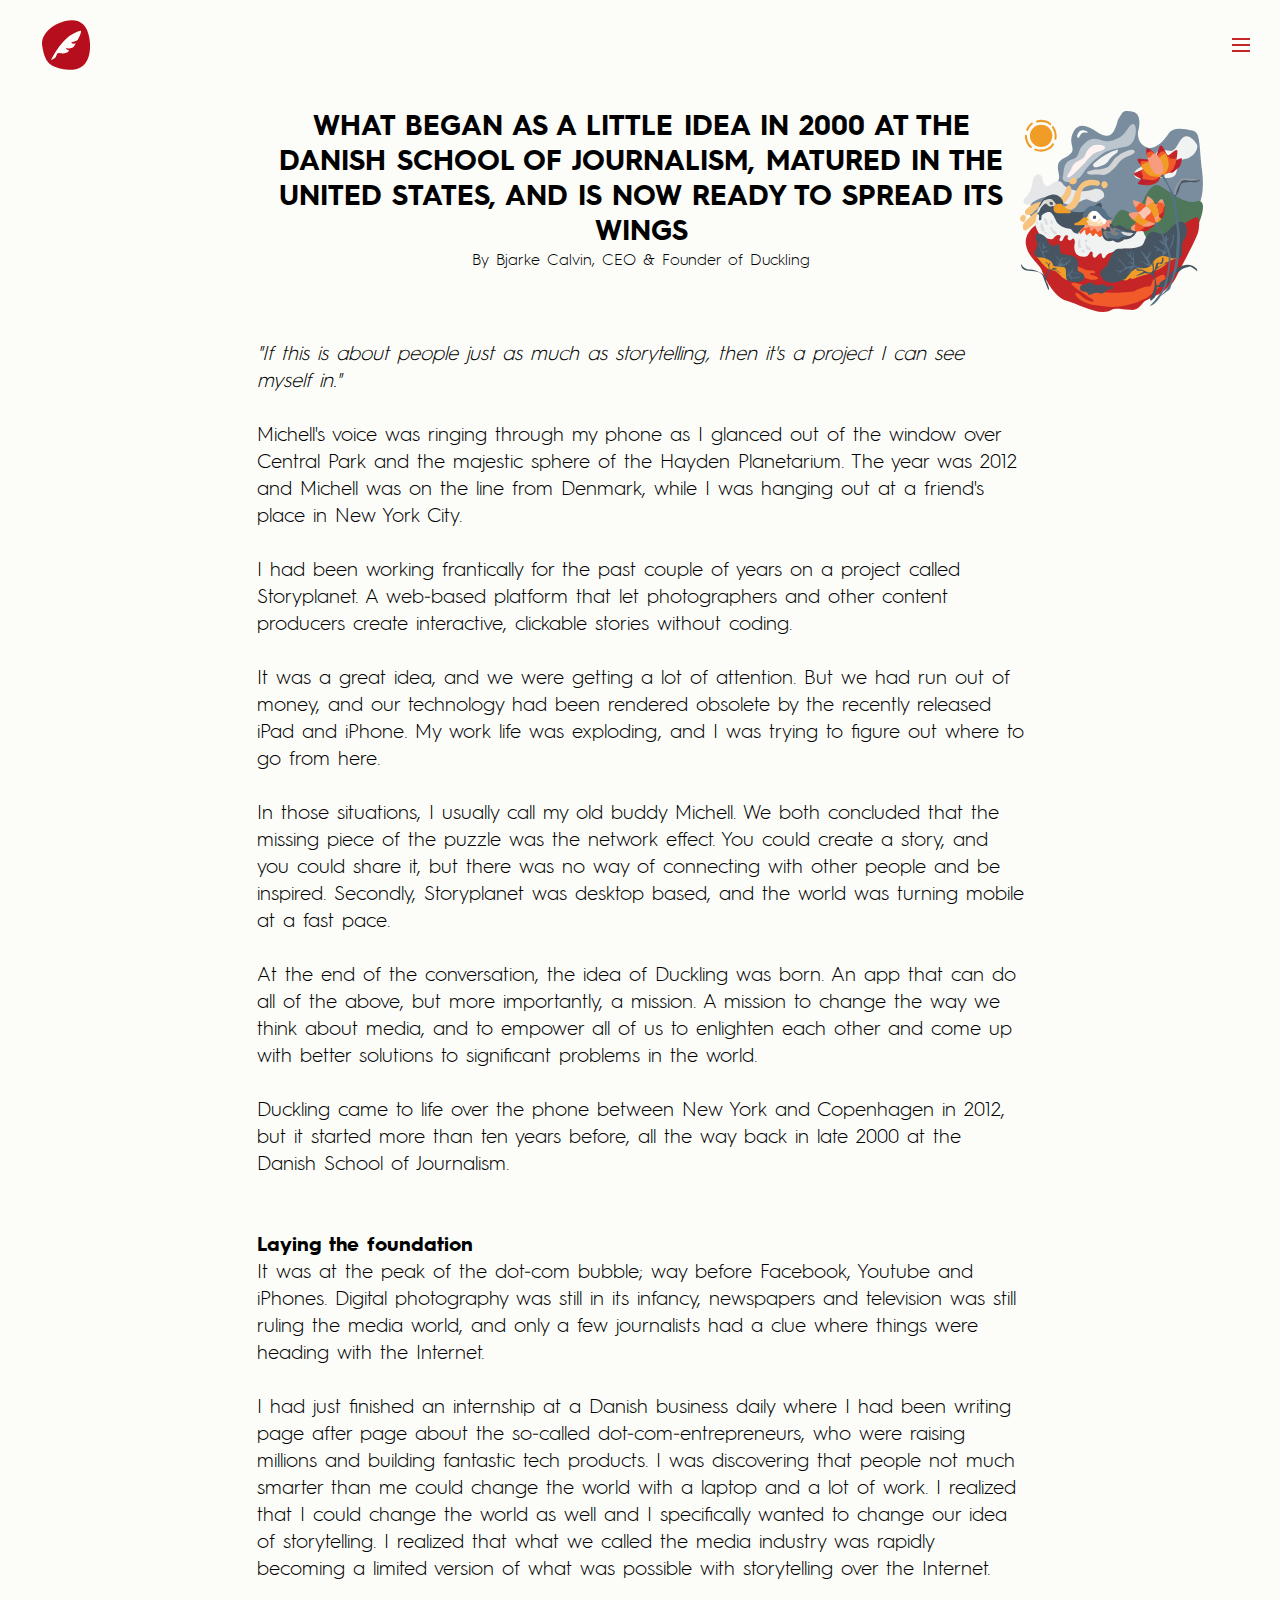
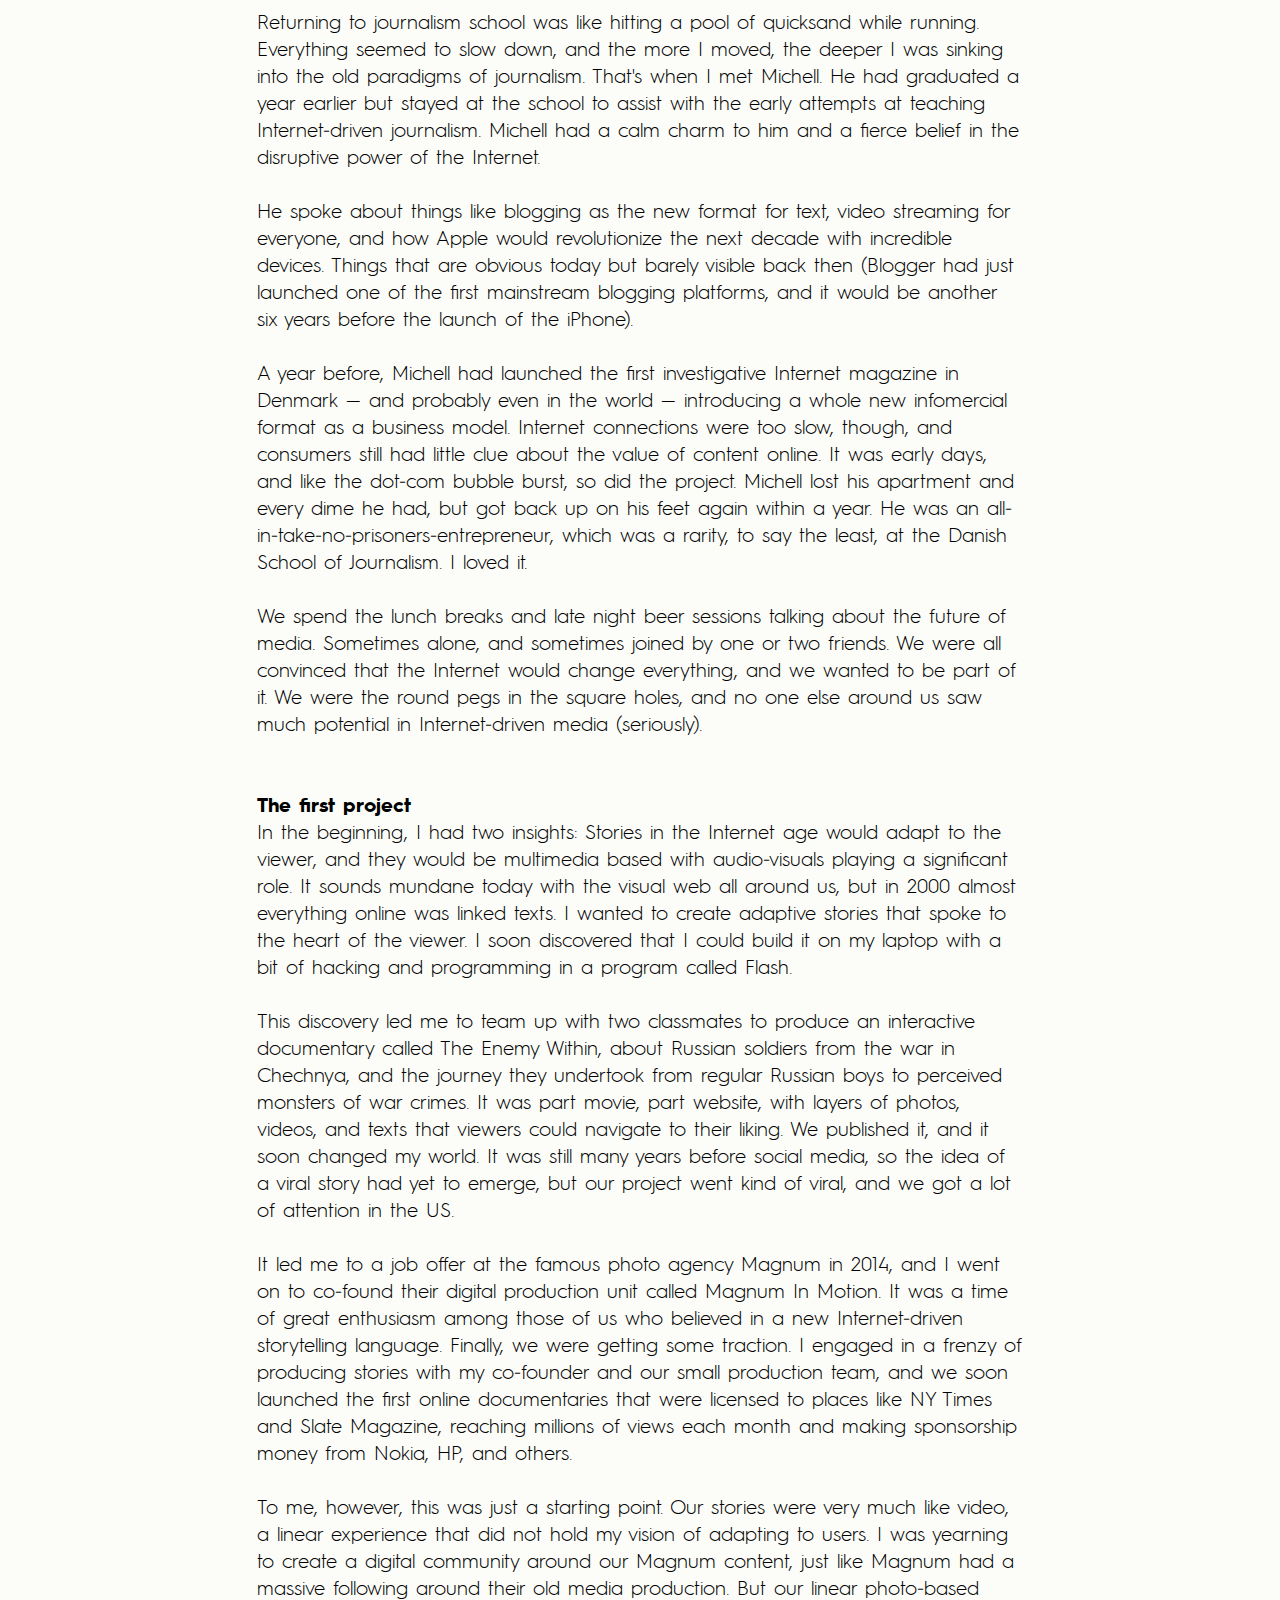
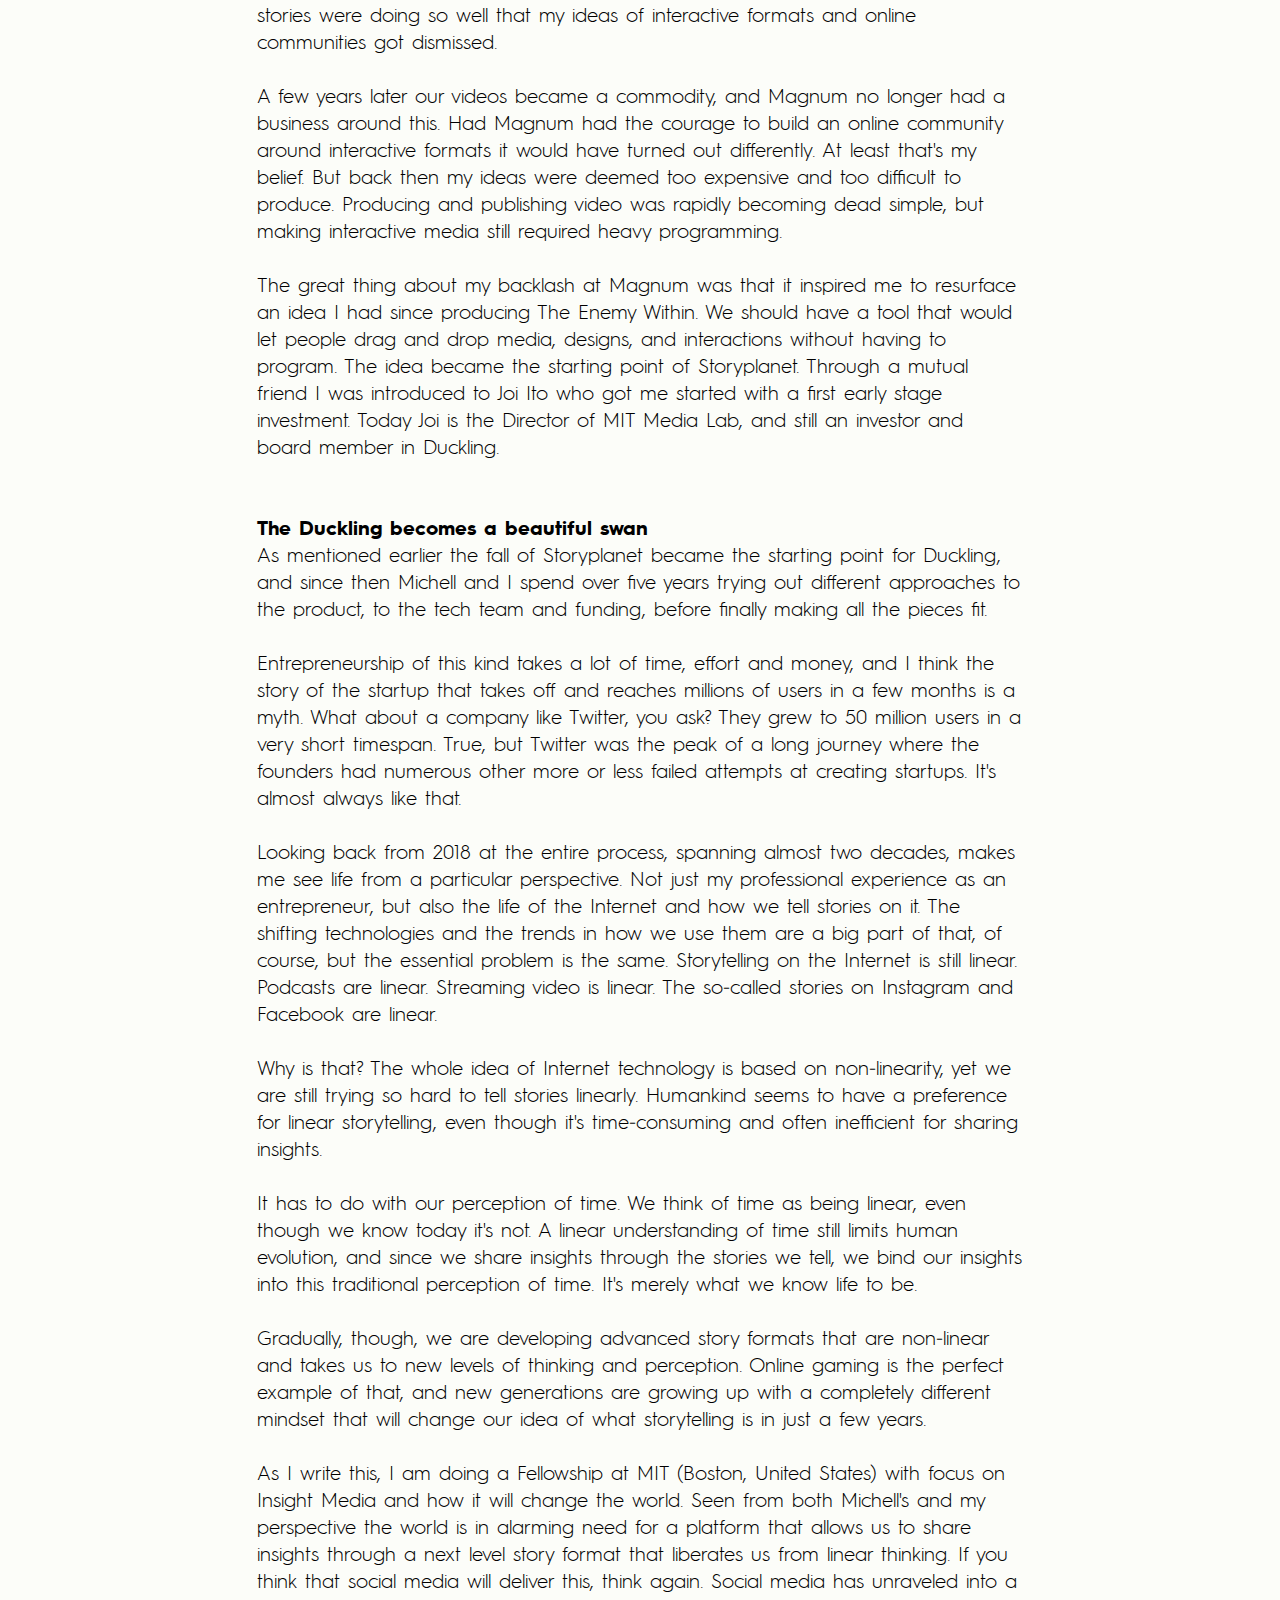
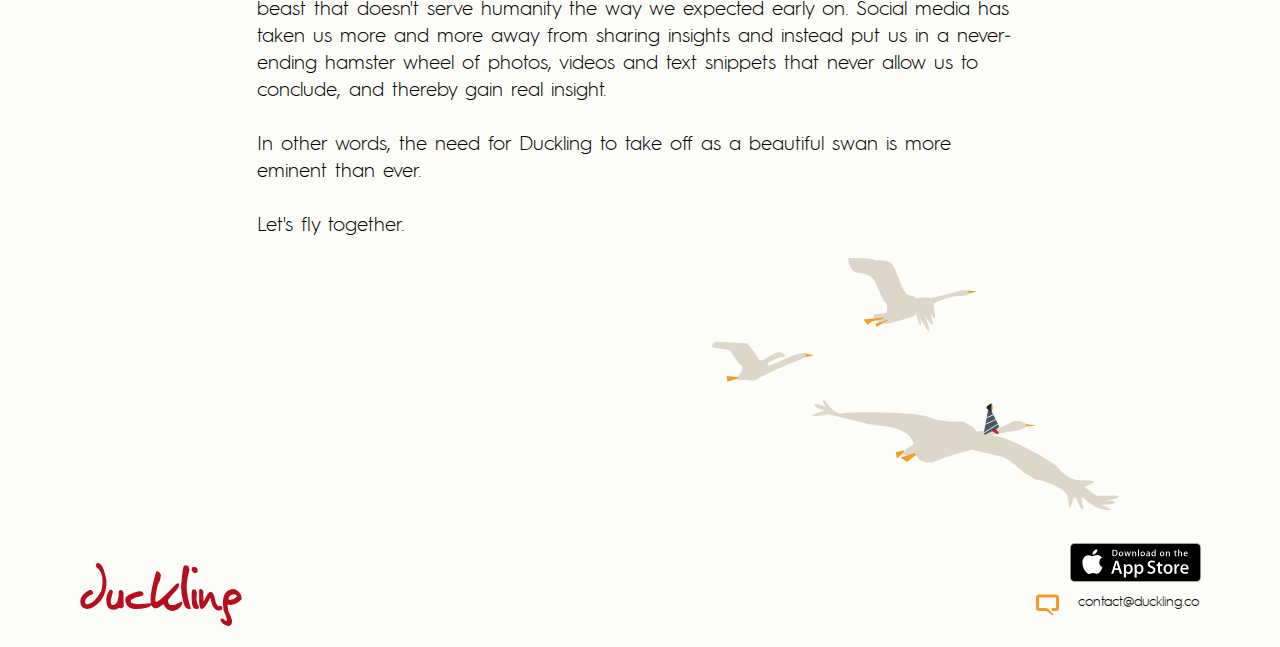
==== commit 262d696f: "daniiiish" ====
--- a/about.html
+++ b/about.html
@@ -18,12 +18,12 @@
   <title>About</title>
   <!-- CSS -->
   <link rel="stylesheet" type="text/css" href="css/site_global.css?crc=4131438561"/>
-  <link rel="stylesheet" type="text/css" href="css/master_mastrabout.css?crc=3883063736"/>
-  <link rel="stylesheet" type="text/css" href="css/about.css?crc=3902444307" id="pagesheet"/>
+  <link rel="stylesheet" type="text/css" href="css/master_mastrabout.css?crc=4037821572"/>
+  <link rel="stylesheet" type="text/css" href="css/about.css?crc=4200472311" id="pagesheet"/>
   <!-- IE-only CSS -->
   <!--[if lt IE 9]>
-  <link rel="stylesheet" type="text/css" href="css/nomq_preview_master_mastrabout.css?crc=12342184"/>
-  <link rel="stylesheet" type="text/css" href="css/nomq_about.css?crc=3904730540" id="nomq_pagesheet"/>
+  <link rel="stylesheet" type="text/css" href="css/nomq_preview_master_mastrabout.css?crc=226561396"/>
+  <link rel="stylesheet" type="text/css" href="css/nomq_about.css?crc=4215640493" id="nomq_pagesheet"/>
   <![endif]-->
   <!-- JS includes -->
   <!--[if lt IE 9]>
@@ -220,12 +220,67 @@
       </div>
      </div>
     </div>
-    <div class="clearfix grpelem" id="ppamphletu53885"><!-- group -->
-     <div class="PamphletWidget clearfix allow_click_through" id="pamphletu53885" data-visibility="changed" style="visibility:hidden"><!-- none box -->
-      <div class="ThumbGroup clearfix grpelem" data-col-pos="1" id="u53942" data-sizePolicy="fluidWidth" data-pintopage="page_fixedLeft"><!-- none box -->
-       <div class="popup_anchor allow_click_through" data-col-pos="0" id="u53943popup">
-        <div class="Thumb popup_element clearfix" data-col-pos="0" id="u53943"><!-- group -->
-         <div class="size_fixed grpelem shared_content" id="u53944" data-sizePolicy="fixed" data-pintopage="page_fixedRight" data-content-guid="u53944_content"><!-- custom html -->
+    <div class="clearfix grpelem" id="ppamphletu87084"><!-- group -->
+     <div class="PamphletWidget clearfix allow_click_through" id="pamphletu87084" data-visibility="changed" style="visibility:hidden"><!-- none box -->
+      <div class="popup_anchor allow_click_through" data-col-pos="0" id="u87092popup">
+       <div id="u87092-wrapper">
+        <div class="ContainerGroup clearfix" data-col-pos="0" id="u87092"><!-- none box -->
+         <div class="Container invi clearfix" data-col-pos="0" id="u87093"><!-- group -->
+          <nav class="MenuBar clearfix grpelem" id="menuu87094" data-sizePolicy="fixed" data-pintopage="page_fixedLeft"><!-- vertical box -->
+           <div class="MenuItemContainer clearfix colelem" id="u87116"><!-- horizontal box -->
+            <div class="MenuItem MenuItemWithSubMenu rounded-corners clearfix grpelem" id="u87119"><!-- horizontal box -->
+             <div class="MenuItemLabel rounded-corners clearfix grpelem" id="u87122-4" data-sizePolicy="fixed" data-pintopage="page_fixedLeft"><!-- content -->
+              <p class="shared_content" data-content-guid="u87122-4_0_content">Home</p>
+             </div>
+            </div>
+           </div>
+           <div class="MenuItemContainer clearfix colelem" id="u87095"><!-- horizontal box -->
+            <div class="MenuItem MenuItemWithSubMenu rounded-corners clearfix grpelem" id="u87096"><!-- horizontal box -->
+             <div class="MenuItemLabel rounded-corners clearfix grpelem" id="u87099-4" data-sizePolicy="fixed" data-pintopage="page_fixedLeft"><!-- content -->
+              <p class="shared_content" data-content-guid="u87099-4_0_content">Why</p>
+             </div>
+            </div>
+           </div>
+           <div class="MenuItemContainer clearfix colelem" id="u87109"><!-- horizontal box -->
+            <div class="MenuItem MenuItemWithSubMenu rounded-corners clearfix grpelem" id="u87112"><!-- horizontal box -->
+             <div class="MenuItemLabel rounded-corners clearfix grpelem" id="u87115-4" data-sizePolicy="fixed" data-pintopage="page_fixedLeft"><!-- content -->
+              <p class="shared_content" data-content-guid="u87115-4_0_content">How</p>
+             </div>
+            </div>
+           </div>
+           <div class="MenuItemContainer clearfix colelem" id="u87130"><!-- horizontal box -->
+            <div class="MenuItem MenuItemWithSubMenu rounded-corners clearfix grpelem" id="u87133"><!-- horizontal box -->
+             <div class="MenuItemLabel rounded-corners clearfix grpelem" id="u87136-4" data-sizePolicy="fixed" data-pintopage="page_fixedLeft"><!-- content -->
+              <p class="shared_content" data-content-guid="u87136-4_0_content">Education</p>
+             </div>
+            </div>
+           </div>
+           <div class="MenuItemContainer clearfix colelem" id="u87137"><!-- horizontal box -->
+            <div class="MenuItem MenuItemWithSubMenu rounded-corners clearfix grpelem" id="u87140"><!-- horizontal box -->
+             <div class="MenuItemLabel rounded-corners clearfix grpelem" id="u87143-4" data-sizePolicy="fixed" data-pintopage="page_fixedLeft"><!-- content -->
+              <p class="shared_content" data-content-guid="u87143-4_0_content">Showroom</p>
+             </div>
+            </div>
+           </div>
+           <div class="MenuItemContainer clearfix colelem" id="u87123"><!-- horizontal box -->
+            <div class="MenuItem MenuItemWithSubMenu rounded-corners clearfix grpelem" id="u87124"><!-- horizontal box -->
+             <div class="MenuItemLabel rounded-corners clearfix grpelem" id="u87125-4" data-sizePolicy="fixed" data-pintopage="page_fixedLeft"><!-- content -->
+              <p class="shared_content" data-content-guid="u87125-4_0_content">Features</p>
+             </div>
+            </div>
+           </div>
+           <div class="MenuItemContainer clearfix colelem" id="u87102"><!-- horizontal box -->
+            <a class="nonblock nontext MenuItem MenuItemWithSubMenu MuseMenuActive rounded-corners clearfix grpelem" id="u87105" href="about.html"><!-- horizontal box --><div class="MenuItemLabel rounded-corners clearfix grpelem" id="u87107-4" data-sizePolicy="fixed" data-pintopage="page_fixedLeft"><!-- content --><p class="shared_content" data-content-guid="u87107-4_0_content">About</p></div></a>
+           </div>
+          </nav>
+         </div>
+        </div>
+       </div>
+      </div>
+      <div class="ThumbGroup clearfix grpelem" data-col-pos="1" id="u87085" data-sizePolicy="fluidWidth" data-pintopage="page_fixedLeft"><!-- none box -->
+       <div class="popup_anchor allow_click_through" data-col-pos="0" id="u87086popup">
+        <div class="Thumb popup_element clearfix" data-col-pos="0" id="u87086"><!-- group -->
+         <div class="size_fixed grpelem shared_content" id="u87087" data-sizePolicy="fixed" data-pintopage="page_fixedRight" data-content-guid="u87087_content"><!-- custom html -->
           
   <div class="menu-toggle">
 	<div class="hamburger">
@@ -243,37 +298,6 @@
         </div>
        </div>
       </div>
-      <div class="popup_anchor allow_click_through" data-col-pos="0" id="u53890popup">
-       <div id="u53890-wrapper">
-        <div class="ContainerGroup clearfix" data-col-pos="0" id="u53890"><!-- none box -->
-         <div class="Container invi clearfix" data-col-pos="0" id="u53891"><!-- group -->
-          <nav class="MenuBar clearfix grpelem" id="menuu53892" data-sizePolicy="fixed" data-pintopage="page_fixedLeft"><!-- vertical box -->
-           <div class="MenuItemContainer clearfix colelem" id="u53893"><!-- horizontal box -->
-            <a class="nonblock nontext MenuItem MenuItemWithSubMenu rounded-corners clearfix grpelem" id="u53896" href="index.html#home"><!-- horizontal box --><div class="MenuItemLabel clearfix grpelem" id="u53897-4" data-sizePolicy="fixed" data-pintopage="page_fixedLeft"><!-- content --><p class="shared_content" data-content-guid="u53897-4_0_content">Home</p></div></a>
-           </div>
-           <div class="MenuItemContainer clearfix colelem" id="u53921"><!-- horizontal box -->
-            <a class="nonblock nontext MenuItem MenuItemWithSubMenu rounded-corners clearfix grpelem" id="u53922" href="index.html#why"><!-- horizontal box --><div class="MenuItemLabel clearfix grpelem" id="u53924-4" data-sizePolicy="fixed" data-pintopage="page_fixedLeft"><!-- content --><p class="shared_content" data-content-guid="u53924-4_0_content">Why</p></div></a>
-           </div>
-           <div class="MenuItemContainer clearfix colelem" id="u53907"><!-- horizontal box -->
-            <a class="nonblock nontext MenuItem MenuItemWithSubMenu rounded-corners clearfix grpelem" id="u53908" href="index.html#how"><!-- horizontal box --><div class="MenuItemLabel clearfix grpelem" id="u53911-4" data-sizePolicy="fixed" data-pintopage="page_fixedLeft"><!-- content --><p class="shared_content" data-content-guid="u53911-4_0_content">How</p></div></a>
-           </div>
-           <div class="MenuItemContainer clearfix colelem" id="u53914"><!-- horizontal box -->
-            <a class="nonblock nontext MenuItem MenuItemWithSubMenu rounded-corners clearfix grpelem" id="u53917" href="index.html#education"><!-- horizontal box --><div class="MenuItemLabel clearfix grpelem" id="u53919-4" data-sizePolicy="fixed" data-pintopage="page_fixedLeft"><!-- content --><p class="shared_content" data-content-guid="u53919-4_0_content">Education</p></div></a>
-           </div>
-           <div class="MenuItemContainer clearfix colelem" id="u53900"><!-- horizontal box -->
-            <a class="nonblock nontext MenuItem MenuItemWithSubMenu rounded-corners clearfix grpelem" id="u53901" href="index.html#featured-insights"><!-- horizontal box --><div class="MenuItemLabel clearfix grpelem" id="u53904-4" data-sizePolicy="fixed" data-pintopage="page_fixedLeft"><!-- content --><p class="shared_content" data-content-guid="u53904-4_0_content">Showroom</p></div></a>
-           </div>
-           <div class="MenuItemContainer clearfix colelem" id="u53935"><!-- horizontal box -->
-            <a class="nonblock nontext MenuItem MenuItemWithSubMenu rounded-corners clearfix grpelem" id="u53936" href="index.html#features"><!-- horizontal box --><div class="MenuItemLabel clearfix grpelem" id="u53939-4" data-sizePolicy="fixed" data-pintopage="page_fixedLeft"><!-- content --><p class="shared_content" data-content-guid="u53939-4_0_content">Features</p></div></a>
-           </div>
-           <div class="MenuItemContainer clearfix colelem" id="u53928"><!-- horizontal box -->
-            <a class="nonblock nontext MenuItem MenuItemWithSubMenu MuseMenuActive rounded-corners clearfix grpelem" id="u53931" href="about.html"><!-- horizontal box --><div class="MenuItemLabel clearfix grpelem" id="u53934-4" data-sizePolicy="fixed" data-pintopage="page_fixedLeft"><!-- content --><p class="shared_content" data-content-guid="u53934-4_0_content">About</p></div></a>
-           </div>
-          </nav>
-         </div>
-        </div>
-       </div>
-      </div>
      </div>
      <a class="nonblock nontext clip_frame shared_content" id="u23063" href="index.html" data-content-guid="u23063_content"><!-- svg --><img class="svg temp_no_img_src" id="u23064" data-orig-src="images/mainlogo.svg?crc=4013952176" width="48" height="50" alt="" data-mu-svgfallback="images/mainlogo_poster_.png?crc=19456442" src="images/blank.gif?crc=4208392903"/></a>
     </div>
@@ -317,43 +341,67 @@
       </div>
      </div>
     </div>
-    <div class="clearfix grpelem temp_no_id" data-orig-id="ppamphletu53885"><!-- group -->
-     <div class="PamphletWidget clearfix allow_click_through temp_no_id" data-visibility="changed" style="visibility:hidden" data-orig-id="pamphletu53885"><!-- none box -->
-      <div class="ThumbGroup clearfix grpelem temp_no_id" data-col-pos="1" data-sizePolicy="fluidWidth" data-pintopage="page_fixedLeft" data-orig-id="u53942"><!-- none box -->
-       <div class="popup_anchor allow_click_through temp_no_id" data-col-pos="0" data-orig-id="u53943popup">
-        <div class="Thumb popup_element clearfix temp_no_id" data-col-pos="0" data-orig-id="u53943"><!-- group -->
-         <span class="size_fixed grpelem placeholder" data-placeholder-for="u53944_content"><!-- placeholder node --></span>
-        </div>
-       </div>
-      </div>
-      <div class="popup_anchor allow_click_through temp_no_id" data-col-pos="0" data-orig-id="u53890popup">
-       <div class="temp_no_id" data-orig-id="u53890-wrapper">
-        <div class="ContainerGroup clearfix temp_no_id" data-col-pos="0" data-orig-id="u53890"><!-- none box -->
-         <div class="Container invi clearfix temp_no_id" data-col-pos="0" data-orig-id="u53891"><!-- group -->
-          <nav class="MenuBar clearfix grpelem temp_no_id" data-sizePolicy="fixed" data-pintopage="page_fixedLeft" data-orig-id="menuu53892"><!-- vertical box -->
-           <div class="MenuItemContainer clearfix colelem temp_no_id" data-orig-id="u53893"><!-- horizontal box -->
-            <a class="nonblock nontext MenuItem MenuItemWithSubMenu rounded-corners clearfix grpelem temp_no_id" href="index.html#home" data-orig-id="u53896"><!-- horizontal box --><div class="MenuItemLabel clearfix grpelem temp_no_id" data-sizePolicy="fixed" data-pintopage="page_fixedLeft" data-orig-id="u53897-4"><!-- content --><span class="placeholder" data-placeholder-for="u53897-4_0_content"><!-- placeholder node --></span></div></a>
-           </div>
-           <div class="MenuItemContainer clearfix colelem temp_no_id" data-orig-id="u53921"><!-- horizontal box -->
-            <a class="nonblock nontext MenuItem MenuItemWithSubMenu rounded-corners clearfix grpelem temp_no_id" href="index.html#why" data-orig-id="u53922"><!-- horizontal box --><div class="MenuItemLabel clearfix grpelem temp_no_id" data-sizePolicy="fixed" data-pintopage="page_fixedLeft" data-orig-id="u53924-4"><!-- content --><span class="placeholder" data-placeholder-for="u53924-4_0_content"><!-- placeholder node --></span></div></a>
-           </div>
-           <div class="MenuItemContainer clearfix colelem temp_no_id" data-orig-id="u53907"><!-- horizontal box -->
-            <a class="nonblock nontext MenuItem MenuItemWithSubMenu rounded-corners clearfix grpelem temp_no_id" href="index.html#how" data-orig-id="u53908"><!-- horizontal box --><div class="MenuItemLabel clearfix grpelem temp_no_id" data-sizePolicy="fixed" data-pintopage="page_fixedLeft" data-orig-id="u53911-4"><!-- content --><span class="placeholder" data-placeholder-for="u53911-4_0_content"><!-- placeholder node --></span></div></a>
-           </div>
-           <div class="MenuItemContainer clearfix colelem temp_no_id" data-orig-id="u53914"><!-- horizontal box -->
-            <a class="nonblock nontext MenuItem MenuItemWithSubMenu rounded-corners clearfix grpelem temp_no_id" href="index.html#education" data-orig-id="u53917"><!-- horizontal box --><div class="MenuItemLabel clearfix grpelem temp_no_id" data-sizePolicy="fixed" data-pintopage="page_fixedLeft" data-orig-id="u53919-4"><!-- content --><span class="placeholder" data-placeholder-for="u53919-4_0_content"><!-- placeholder node --></span></div></a>
-           </div>
-           <div class="MenuItemContainer clearfix colelem temp_no_id" data-orig-id="u53900"><!-- horizontal box -->
-            <a class="nonblock nontext MenuItem MenuItemWithSubMenu rounded-corners clearfix grpelem temp_no_id" href="index.html#featured-insights" data-orig-id="u53901"><!-- horizontal box --><div class="MenuItemLabel clearfix grpelem temp_no_id" data-sizePolicy="fixed" data-pintopage="page_fixedLeft" data-orig-id="u53904-4"><!-- content --><span class="placeholder" data-placeholder-for="u53904-4_0_content"><!-- placeholder node --></span></div></a>
-           </div>
-           <div class="MenuItemContainer clearfix colelem temp_no_id" data-orig-id="u53935"><!-- horizontal box -->
-            <a class="nonblock nontext MenuItem MenuItemWithSubMenu rounded-corners clearfix grpelem temp_no_id" href="index.html#features" data-orig-id="u53936"><!-- horizontal box --><div class="MenuItemLabel clearfix grpelem temp_no_id" data-sizePolicy="fixed" data-pintopage="page_fixedLeft" data-orig-id="u53939-4"><!-- content --><span class="placeholder" data-placeholder-for="u53939-4_0_content"><!-- placeholder node --></span></div></a>
-           </div>
-           <div class="MenuItemContainer clearfix colelem temp_no_id" data-orig-id="u53928"><!-- horizontal box -->
-            <a class="nonblock nontext MenuItem MenuItemWithSubMenu MuseMenuActive rounded-corners clearfix grpelem temp_no_id" href="about.html" data-orig-id="u53931"><!-- horizontal box --><div class="MenuItemLabel clearfix grpelem temp_no_id" data-sizePolicy="fixed" data-pintopage="page_fixedLeft" data-orig-id="u53934-4"><!-- content --><span class="placeholder" data-placeholder-for="u53934-4_0_content"><!-- placeholder node --></span></div></a>
+    <div class="clearfix grpelem temp_no_id" data-orig-id="ppamphletu87084"><!-- group -->
+     <div class="PamphletWidget clearfix allow_click_through temp_no_id" data-visibility="changed" style="visibility:hidden" data-orig-id="pamphletu87084"><!-- none box -->
+      <div class="popup_anchor allow_click_through temp_no_id" data-col-pos="0" data-orig-id="u87092popup">
+       <div class="temp_no_id" data-orig-id="u87092-wrapper">
+        <div class="ContainerGroup clearfix temp_no_id" data-col-pos="0" data-orig-id="u87092"><!-- none box -->
+         <div class="Container invi clearfix temp_no_id" data-col-pos="0" data-orig-id="u87093"><!-- group -->
+          <nav class="MenuBar clearfix grpelem temp_no_id" data-sizePolicy="fixed" data-pintopage="page_fixedLeft" data-orig-id="menuu87094"><!-- vertical box -->
+           <div class="MenuItemContainer clearfix colelem temp_no_id" data-orig-id="u87116"><!-- horizontal box -->
+            <div class="MenuItem MenuItemWithSubMenu rounded-corners clearfix grpelem temp_no_id" data-orig-id="u87119"><!-- horizontal box -->
+             <div class="MenuItemLabel rounded-corners clearfix grpelem temp_no_id" data-sizePolicy="fixed" data-pintopage="page_fixedLeft" data-orig-id="u87122-4"><!-- content -->
+              <span class="placeholder" data-placeholder-for="u87122-4_0_content"><!-- placeholder node --></span>
+             </div>
+            </div>
+           </div>
+           <div class="MenuItemContainer clearfix colelem temp_no_id" data-orig-id="u87095"><!-- horizontal box -->
+            <div class="MenuItem MenuItemWithSubMenu rounded-corners clearfix grpelem temp_no_id" data-orig-id="u87096"><!-- horizontal box -->
+             <div class="MenuItemLabel rounded-corners clearfix grpelem temp_no_id" data-sizePolicy="fixed" data-pintopage="page_fixedLeft" data-orig-id="u87099-4"><!-- content -->
+              <span class="placeholder" data-placeholder-for="u87099-4_0_content"><!-- placeholder node --></span>
+             </div>
+            </div>
+           </div>
+           <div class="MenuItemContainer clearfix colelem temp_no_id" data-orig-id="u87109"><!-- horizontal box -->
+            <div class="MenuItem MenuItemWithSubMenu rounded-corners clearfix grpelem temp_no_id" data-orig-id="u87112"><!-- horizontal box -->
+             <div class="MenuItemLabel rounded-corners clearfix grpelem temp_no_id" data-sizePolicy="fixed" data-pintopage="page_fixedLeft" data-orig-id="u87115-4"><!-- content -->
+              <span class="placeholder" data-placeholder-for="u87115-4_0_content"><!-- placeholder node --></span>
+             </div>
+            </div>
+           </div>
+           <div class="MenuItemContainer clearfix colelem temp_no_id" data-orig-id="u87130"><!-- horizontal box -->
+            <div class="MenuItem MenuItemWithSubMenu rounded-corners clearfix grpelem temp_no_id" data-orig-id="u87133"><!-- horizontal box -->
+             <div class="MenuItemLabel rounded-corners clearfix grpelem temp_no_id" data-sizePolicy="fixed" data-pintopage="page_fixedLeft" data-orig-id="u87136-4"><!-- content -->
+              <span class="placeholder" data-placeholder-for="u87136-4_0_content"><!-- placeholder node --></span>
+             </div>
+            </div>
+           </div>
+           <div class="MenuItemContainer clearfix colelem temp_no_id" data-orig-id="u87137"><!-- horizontal box -->
+            <div class="MenuItem MenuItemWithSubMenu rounded-corners clearfix grpelem temp_no_id" data-orig-id="u87140"><!-- horizontal box -->
+             <div class="MenuItemLabel rounded-corners clearfix grpelem temp_no_id" data-sizePolicy="fixed" data-pintopage="page_fixedLeft" data-orig-id="u87143-4"><!-- content -->
+              <span class="placeholder" data-placeholder-for="u87143-4_0_content"><!-- placeholder node --></span>
+             </div>
+            </div>
+           </div>
+           <div class="MenuItemContainer clearfix colelem temp_no_id" data-orig-id="u87123"><!-- horizontal box -->
+            <div class="MenuItem MenuItemWithSubMenu rounded-corners clearfix grpelem temp_no_id" data-orig-id="u87124"><!-- horizontal box -->
+             <div class="MenuItemLabel rounded-corners clearfix grpelem temp_no_id" data-sizePolicy="fixed" data-pintopage="page_fixedLeft" data-orig-id="u87125-4"><!-- content -->
+              <span class="placeholder" data-placeholder-for="u87125-4_0_content"><!-- placeholder node --></span>
+             </div>
+            </div>
+           </div>
+           <div class="MenuItemContainer clearfix colelem temp_no_id" data-orig-id="u87102"><!-- horizontal box -->
+            <a class="nonblock nontext MenuItem MenuItemWithSubMenu MuseMenuActive rounded-corners clearfix grpelem temp_no_id" href="about.html" data-orig-id="u87105"><!-- horizontal box --><div class="MenuItemLabel rounded-corners clearfix grpelem temp_no_id" data-sizePolicy="fixed" data-pintopage="page_fixedLeft" data-orig-id="u87107-4"><!-- content --><span class="placeholder" data-placeholder-for="u87107-4_0_content"><!-- placeholder node --></span></div></a>
            </div>
           </nav>
          </div>
+        </div>
+       </div>
+      </div>
+      <div class="ThumbGroup clearfix grpelem temp_no_id" data-col-pos="1" data-sizePolicy="fluidWidth" data-pintopage="page_fixedLeft" data-orig-id="u87085"><!-- none box -->
+       <div class="popup_anchor allow_click_through temp_no_id" data-col-pos="0" data-orig-id="u87086popup">
+        <div class="Thumb popup_element clearfix temp_no_id" data-col-pos="0" data-orig-id="u87086"><!-- group -->
+         <span class="size_fixed grpelem placeholder" data-placeholder-for="u87087_content"><!-- placeholder node --></span>
         </div>
        </div>
       </div>
@@ -395,43 +443,67 @@
       </div>
      </div>
     </div>
-    <div class="clearfix grpelem temp_no_id" data-orig-id="ppamphletu53885"><!-- group -->
-     <div class="PamphletWidget clearfix allow_click_through temp_no_id" data-visibility="changed" style="visibility:hidden" data-orig-id="pamphletu53885"><!-- none box -->
-      <div class="ThumbGroup clearfix grpelem temp_no_id" data-col-pos="1" data-sizePolicy="fluidWidth" data-pintopage="page_fixedLeft" data-orig-id="u53942"><!-- none box -->
-       <div class="popup_anchor allow_click_through temp_no_id" data-col-pos="0" data-orig-id="u53943popup">
-        <div class="Thumb popup_element clearfix temp_no_id" data-col-pos="0" data-orig-id="u53943"><!-- group -->
-         <span class="size_fixed grpelem placeholder" data-placeholder-for="u53944_content"><!-- placeholder node --></span>
-        </div>
-       </div>
-      </div>
-      <div class="popup_anchor allow_click_through temp_no_id" data-col-pos="0" data-orig-id="u53890popup">
-       <div class="temp_no_id" data-orig-id="u53890-wrapper">
-        <div class="ContainerGroup clearfix temp_no_id" data-col-pos="0" data-orig-id="u53890"><!-- none box -->
-         <div class="Container invi clearfix temp_no_id" data-col-pos="0" data-orig-id="u53891"><!-- group -->
-          <nav class="MenuBar clearfix grpelem temp_no_id" data-sizePolicy="fixed" data-pintopage="page_fixedLeft" data-orig-id="menuu53892"><!-- vertical box -->
-           <div class="MenuItemContainer clearfix colelem temp_no_id" data-orig-id="u53893"><!-- horizontal box -->
-            <a class="nonblock nontext MenuItem MenuItemWithSubMenu rounded-corners clearfix grpelem temp_no_id" href="index.html#home" data-orig-id="u53896"><!-- horizontal box --><div class="MenuItemLabel clearfix grpelem temp_no_id" data-sizePolicy="fixed" data-pintopage="page_fixedLeft" data-orig-id="u53897-4"><!-- content --><span class="placeholder" data-placeholder-for="u53897-4_0_content"><!-- placeholder node --></span></div></a>
-           </div>
-           <div class="MenuItemContainer clearfix colelem temp_no_id" data-orig-id="u53921"><!-- horizontal box -->
-            <a class="nonblock nontext MenuItem MenuItemWithSubMenu rounded-corners clearfix grpelem temp_no_id" href="index.html#why" data-orig-id="u53922"><!-- horizontal box --><div class="MenuItemLabel clearfix grpelem temp_no_id" data-sizePolicy="fixed" data-pintopage="page_fixedLeft" data-orig-id="u53924-4"><!-- content --><span class="placeholder" data-placeholder-for="u53924-4_0_content"><!-- placeholder node --></span></div></a>
-           </div>
-           <div class="MenuItemContainer clearfix colelem temp_no_id" data-orig-id="u53907"><!-- horizontal box -->
-            <a class="nonblock nontext MenuItem MenuItemWithSubMenu rounded-corners clearfix grpelem temp_no_id" href="index.html#how" data-orig-id="u53908"><!-- horizontal box --><div class="MenuItemLabel clearfix grpelem temp_no_id" data-sizePolicy="fixed" data-pintopage="page_fixedLeft" data-orig-id="u53911-4"><!-- content --><span class="placeholder" data-placeholder-for="u53911-4_0_content"><!-- placeholder node --></span></div></a>
-           </div>
-           <div class="MenuItemContainer clearfix colelem temp_no_id" data-orig-id="u53914"><!-- horizontal box -->
-            <a class="nonblock nontext MenuItem MenuItemWithSubMenu rounded-corners clearfix grpelem temp_no_id" href="index.html#education" data-orig-id="u53917"><!-- horizontal box --><div class="MenuItemLabel clearfix grpelem temp_no_id" data-sizePolicy="fixed" data-pintopage="page_fixedLeft" data-orig-id="u53919-4"><!-- content --><span class="placeholder" data-placeholder-for="u53919-4_0_content"><!-- placeholder node --></span></div></a>
-           </div>
-           <div class="MenuItemContainer clearfix colelem temp_no_id" data-orig-id="u53900"><!-- horizontal box -->
-            <a class="nonblock nontext MenuItem MenuItemWithSubMenu rounded-corners clearfix grpelem temp_no_id" href="index.html#featured-insights" data-orig-id="u53901"><!-- horizontal box --><div class="MenuItemLabel clearfix grpelem temp_no_id" data-sizePolicy="fixed" data-pintopage="page_fixedLeft" data-orig-id="u53904-4"><!-- content --><span class="placeholder" data-placeholder-for="u53904-4_0_content"><!-- placeholder node --></span></div></a>
-           </div>
-           <div class="MenuItemContainer clearfix colelem temp_no_id" data-orig-id="u53935"><!-- horizontal box -->
-            <a class="nonblock nontext MenuItem MenuItemWithSubMenu rounded-corners clearfix grpelem temp_no_id" href="index.html#features" data-orig-id="u53936"><!-- horizontal box --><div class="MenuItemLabel clearfix grpelem temp_no_id" data-sizePolicy="fixed" data-pintopage="page_fixedLeft" data-orig-id="u53939-4"><!-- content --><span class="placeholder" data-placeholder-for="u53939-4_0_content"><!-- placeholder node --></span></div></a>
-           </div>
-           <div class="MenuItemContainer clearfix colelem temp_no_id" data-orig-id="u53928"><!-- horizontal box -->
-            <a class="nonblock nontext MenuItem MenuItemWithSubMenu MuseMenuActive rounded-corners clearfix grpelem temp_no_id" href="about.html" data-orig-id="u53931"><!-- horizontal box --><div class="MenuItemLabel clearfix grpelem temp_no_id" data-sizePolicy="fixed" data-pintopage="page_fixedLeft" data-orig-id="u53934-4"><!-- content --><span class="placeholder" data-placeholder-for="u53934-4_0_content"><!-- placeholder node --></span></div></a>
+    <div class="clearfix grpelem temp_no_id" data-orig-id="ppamphletu87084"><!-- group -->
+     <div class="PamphletWidget clearfix allow_click_through temp_no_id" data-visibility="changed" style="visibility:hidden" data-orig-id="pamphletu87084"><!-- none box -->
+      <div class="popup_anchor allow_click_through temp_no_id" data-col-pos="0" data-orig-id="u87092popup">
+       <div class="temp_no_id" data-orig-id="u87092-wrapper">
+        <div class="ContainerGroup clearfix temp_no_id" data-col-pos="0" data-orig-id="u87092"><!-- none box -->
+         <div class="Container invi clearfix temp_no_id" data-col-pos="0" data-orig-id="u87093"><!-- group -->
+          <nav class="MenuBar clearfix grpelem temp_no_id" data-sizePolicy="fixed" data-pintopage="page_fixedLeft" data-orig-id="menuu87094"><!-- vertical box -->
+           <div class="MenuItemContainer clearfix colelem temp_no_id" data-orig-id="u87116"><!-- horizontal box -->
+            <div class="MenuItem MenuItemWithSubMenu rounded-corners clearfix grpelem temp_no_id" data-orig-id="u87119"><!-- horizontal box -->
+             <div class="MenuItemLabel rounded-corners clearfix grpelem temp_no_id" data-sizePolicy="fixed" data-pintopage="page_fixedLeft" data-orig-id="u87122-4"><!-- content -->
+              <span class="placeholder" data-placeholder-for="u87122-4_0_content"><!-- placeholder node --></span>
+             </div>
+            </div>
+           </div>
+           <div class="MenuItemContainer clearfix colelem temp_no_id" data-orig-id="u87095"><!-- horizontal box -->
+            <div class="MenuItem MenuItemWithSubMenu rounded-corners clearfix grpelem temp_no_id" data-orig-id="u87096"><!-- horizontal box -->
+             <div class="MenuItemLabel rounded-corners clearfix grpelem temp_no_id" data-sizePolicy="fixed" data-pintopage="page_fixedLeft" data-orig-id="u87099-4"><!-- content -->
+              <span class="placeholder" data-placeholder-for="u87099-4_0_content"><!-- placeholder node --></span>
+             </div>
+            </div>
+           </div>
+           <div class="MenuItemContainer clearfix colelem temp_no_id" data-orig-id="u87109"><!-- horizontal box -->
+            <div class="MenuItem MenuItemWithSubMenu rounded-corners clearfix grpelem temp_no_id" data-orig-id="u87112"><!-- horizontal box -->
+             <div class="MenuItemLabel rounded-corners clearfix grpelem temp_no_id" data-sizePolicy="fixed" data-pintopage="page_fixedLeft" data-orig-id="u87115-4"><!-- content -->
+              <span class="placeholder" data-placeholder-for="u87115-4_0_content"><!-- placeholder node --></span>
+             </div>
+            </div>
+           </div>
+           <div class="MenuItemContainer clearfix colelem temp_no_id" data-orig-id="u87130"><!-- horizontal box -->
+            <div class="MenuItem MenuItemWithSubMenu rounded-corners clearfix grpelem temp_no_id" data-orig-id="u87133"><!-- horizontal box -->
+             <div class="MenuItemLabel rounded-corners clearfix grpelem temp_no_id" data-sizePolicy="fixed" data-pintopage="page_fixedLeft" data-orig-id="u87136-4"><!-- content -->
+              <span class="placeholder" data-placeholder-for="u87136-4_0_content"><!-- placeholder node --></span>
+             </div>
+            </div>
+           </div>
+           <div class="MenuItemContainer clearfix colelem temp_no_id" data-orig-id="u87137"><!-- horizontal box -->
+            <div class="MenuItem MenuItemWithSubMenu rounded-corners clearfix grpelem temp_no_id" data-orig-id="u87140"><!-- horizontal box -->
+             <div class="MenuItemLabel rounded-corners clearfix grpelem temp_no_id" data-sizePolicy="fixed" data-pintopage="page_fixedLeft" data-orig-id="u87143-4"><!-- content -->
+              <span class="placeholder" data-placeholder-for="u87143-4_0_content"><!-- placeholder node --></span>
+             </div>
+            </div>
+           </div>
+           <div class="MenuItemContainer clearfix colelem temp_no_id" data-orig-id="u87123"><!-- horizontal box -->
+            <div class="MenuItem MenuItemWithSubMenu rounded-corners clearfix grpelem temp_no_id" data-orig-id="u87124"><!-- horizontal box -->
+             <div class="MenuItemLabel rounded-corners clearfix grpelem temp_no_id" data-sizePolicy="fixed" data-pintopage="page_fixedLeft" data-orig-id="u87125-4"><!-- content -->
+              <span class="placeholder" data-placeholder-for="u87125-4_0_content"><!-- placeholder node --></span>
+             </div>
+            </div>
+           </div>
+           <div class="MenuItemContainer clearfix colelem temp_no_id" data-orig-id="u87102"><!-- horizontal box -->
+            <a class="nonblock nontext MenuItem MenuItemWithSubMenu MuseMenuActive rounded-corners clearfix grpelem temp_no_id" href="about.html" data-orig-id="u87105"><!-- horizontal box --><div class="MenuItemLabel rounded-corners clearfix grpelem temp_no_id" data-sizePolicy="fixed" data-pintopage="page_fixedLeft" data-orig-id="u87107-4"><!-- content --><span class="placeholder" data-placeholder-for="u87107-4_0_content"><!-- placeholder node --></span></div></a>
            </div>
           </nav>
          </div>
+        </div>
+       </div>
+      </div>
+      <div class="ThumbGroup clearfix grpelem temp_no_id" data-col-pos="1" data-sizePolicy="fluidWidth" data-pintopage="page_fixedLeft" data-orig-id="u87085"><!-- none box -->
+       <div class="popup_anchor allow_click_through temp_no_id" data-col-pos="0" data-orig-id="u87086popup">
+        <div class="Thumb popup_element clearfix temp_no_id" data-col-pos="0" data-orig-id="u87086"><!-- group -->
+         <span class="size_fixed grpelem placeholder" data-placeholder-for="u87087_content"><!-- placeholder node --></span>
         </div>
        </div>
       </div>
@@ -473,43 +545,67 @@
       </div>
      </div>
     </div>
-    <div class="clearfix grpelem temp_no_id" data-orig-id="ppamphletu53885"><!-- group -->
-     <div class="PamphletWidget clearfix allow_click_through temp_no_id" data-visibility="changed" style="visibility:hidden" data-orig-id="pamphletu53885"><!-- none box -->
-      <div class="ThumbGroup clearfix grpelem temp_no_id" data-col-pos="1" data-sizePolicy="fluidWidth" data-pintopage="page_fixedLeft" data-orig-id="u53942"><!-- none box -->
-       <div class="popup_anchor allow_click_through temp_no_id" data-col-pos="0" data-orig-id="u53943popup">
-        <div class="Thumb popup_element clearfix temp_no_id" data-col-pos="0" data-orig-id="u53943"><!-- group -->
-         <span class="size_fixed grpelem placeholder" data-placeholder-for="u53944_content"><!-- placeholder node --></span>
-        </div>
-       </div>
-      </div>
-      <div class="popup_anchor allow_click_through temp_no_id" data-col-pos="0" data-orig-id="u53890popup">
-       <div class="temp_no_id" data-orig-id="u53890-wrapper">
-        <div class="ContainerGroup clearfix temp_no_id" data-col-pos="0" data-orig-id="u53890"><!-- none box -->
-         <div class="Container invi clearfix temp_no_id" data-col-pos="0" data-orig-id="u53891"><!-- group -->
-          <nav class="MenuBar clearfix grpelem temp_no_id" data-sizePolicy="fixed" data-pintopage="page_fixedLeft" data-orig-id="menuu53892"><!-- vertical box -->
-           <div class="MenuItemContainer clearfix colelem temp_no_id" data-orig-id="u53893"><!-- horizontal box -->
-            <a class="nonblock nontext MenuItem MenuItemWithSubMenu rounded-corners clearfix grpelem temp_no_id" href="index.html#home" data-orig-id="u53896"><!-- horizontal box --><div class="MenuItemLabel clearfix grpelem temp_no_id" data-sizePolicy="fixed" data-pintopage="page_fixedLeft" data-orig-id="u53897-4"><!-- content --><span class="placeholder" data-placeholder-for="u53897-4_0_content"><!-- placeholder node --></span></div></a>
-           </div>
-           <div class="MenuItemContainer clearfix colelem temp_no_id" data-orig-id="u53921"><!-- horizontal box -->
-            <a class="nonblock nontext MenuItem MenuItemWithSubMenu rounded-corners clearfix grpelem temp_no_id" href="index.html#why" data-orig-id="u53922"><!-- horizontal box --><div class="MenuItemLabel clearfix grpelem temp_no_id" data-sizePolicy="fixed" data-pintopage="page_fixedLeft" data-orig-id="u53924-4"><!-- content --><span class="placeholder" data-placeholder-for="u53924-4_0_content"><!-- placeholder node --></span></div></a>
-           </div>
-           <div class="MenuItemContainer clearfix colelem temp_no_id" data-orig-id="u53907"><!-- horizontal box -->
-            <a class="nonblock nontext MenuItem MenuItemWithSubMenu rounded-corners clearfix grpelem temp_no_id" href="index.html#how" data-orig-id="u53908"><!-- horizontal box --><div class="MenuItemLabel clearfix grpelem temp_no_id" data-sizePolicy="fixed" data-pintopage="page_fixedLeft" data-orig-id="u53911-4"><!-- content --><span class="placeholder" data-placeholder-for="u53911-4_0_content"><!-- placeholder node --></span></div></a>
-           </div>
-           <div class="MenuItemContainer clearfix colelem temp_no_id" data-orig-id="u53914"><!-- horizontal box -->
-            <a class="nonblock nontext MenuItem MenuItemWithSubMenu rounded-corners clearfix grpelem temp_no_id" href="index.html#education" data-orig-id="u53917"><!-- horizontal box --><div class="MenuItemLabel clearfix grpelem temp_no_id" data-sizePolicy="fixed" data-pintopage="page_fixedLeft" data-orig-id="u53919-4"><!-- content --><span class="placeholder" data-placeholder-for="u53919-4_0_content"><!-- placeholder node --></span></div></a>
-           </div>
-           <div class="MenuItemContainer clearfix colelem temp_no_id" data-orig-id="u53900"><!-- horizontal box -->
-            <a class="nonblock nontext MenuItem MenuItemWithSubMenu rounded-corners clearfix grpelem temp_no_id" href="index.html#featured-insights" data-orig-id="u53901"><!-- horizontal box --><div class="MenuItemLabel clearfix grpelem temp_no_id" data-sizePolicy="fixed" data-pintopage="page_fixedLeft" data-orig-id="u53904-4"><!-- content --><span class="placeholder" data-placeholder-for="u53904-4_0_content"><!-- placeholder node --></span></div></a>
-           </div>
-           <div class="MenuItemContainer clearfix colelem temp_no_id" data-orig-id="u53935"><!-- horizontal box -->
-            <a class="nonblock nontext MenuItem MenuItemWithSubMenu rounded-corners clearfix grpelem temp_no_id" href="index.html#features" data-orig-id="u53936"><!-- horizontal box --><div class="MenuItemLabel clearfix grpelem temp_no_id" data-sizePolicy="fixed" data-pintopage="page_fixedLeft" data-orig-id="u53939-4"><!-- content --><span class="placeholder" data-placeholder-for="u53939-4_0_content"><!-- placeholder node --></span></div></a>
-           </div>
-           <div class="MenuItemContainer clearfix colelem temp_no_id" data-orig-id="u53928"><!-- horizontal box -->
-            <a class="nonblock nontext MenuItem MenuItemWithSubMenu MuseMenuActive rounded-corners clearfix grpelem temp_no_id" href="about.html" data-orig-id="u53931"><!-- horizontal box --><div class="MenuItemLabel clearfix grpelem temp_no_id" data-sizePolicy="fixed" data-pintopage="page_fixedLeft" data-orig-id="u53934-4"><!-- content --><span class="placeholder" data-placeholder-for="u53934-4_0_content"><!-- placeholder node --></span></div></a>
+    <div class="clearfix grpelem temp_no_id" data-orig-id="ppamphletu87084"><!-- group -->
+     <div class="PamphletWidget clearfix allow_click_through temp_no_id" data-visibility="changed" style="visibility:hidden" data-orig-id="pamphletu87084"><!-- none box -->
+      <div class="popup_anchor allow_click_through temp_no_id" data-col-pos="0" data-orig-id="u87092popup">
+       <div class="temp_no_id" data-orig-id="u87092-wrapper">
+        <div class="ContainerGroup clearfix temp_no_id" data-col-pos="0" data-orig-id="u87092"><!-- none box -->
+         <div class="Container invi clearfix temp_no_id" data-col-pos="0" data-orig-id="u87093"><!-- group -->
+          <nav class="MenuBar clearfix grpelem temp_no_id" data-sizePolicy="fixed" data-pintopage="page_fixedLeft" data-orig-id="menuu87094"><!-- vertical box -->
+           <div class="MenuItemContainer clearfix colelem temp_no_id" data-orig-id="u87116"><!-- horizontal box -->
+            <div class="MenuItem MenuItemWithSubMenu rounded-corners clearfix grpelem temp_no_id" data-orig-id="u87119"><!-- horizontal box -->
+             <div class="MenuItemLabel rounded-corners clearfix grpelem temp_no_id" data-sizePolicy="fixed" data-pintopage="page_fixedLeft" data-orig-id="u87122-4"><!-- content -->
+              <span class="placeholder" data-placeholder-for="u87122-4_0_content"><!-- placeholder node --></span>
+             </div>
+            </div>
+           </div>
+           <div class="MenuItemContainer clearfix colelem temp_no_id" data-orig-id="u87095"><!-- horizontal box -->
+            <div class="MenuItem MenuItemWithSubMenu rounded-corners clearfix grpelem temp_no_id" data-orig-id="u87096"><!-- horizontal box -->
+             <div class="MenuItemLabel rounded-corners clearfix grpelem temp_no_id" data-sizePolicy="fixed" data-pintopage="page_fixedLeft" data-orig-id="u87099-4"><!-- content -->
+              <span class="placeholder" data-placeholder-for="u87099-4_0_content"><!-- placeholder node --></span>
+             </div>
+            </div>
+           </div>
+           <div class="MenuItemContainer clearfix colelem temp_no_id" data-orig-id="u87109"><!-- horizontal box -->
+            <div class="MenuItem MenuItemWithSubMenu rounded-corners clearfix grpelem temp_no_id" data-orig-id="u87112"><!-- horizontal box -->
+             <div class="MenuItemLabel rounded-corners clearfix grpelem temp_no_id" data-sizePolicy="fixed" data-pintopage="page_fixedLeft" data-orig-id="u87115-4"><!-- content -->
+              <span class="placeholder" data-placeholder-for="u87115-4_0_content"><!-- placeholder node --></span>
+             </div>
+            </div>
+           </div>
+           <div class="MenuItemContainer clearfix colelem temp_no_id" data-orig-id="u87130"><!-- horizontal box -->
+            <div class="MenuItem MenuItemWithSubMenu rounded-corners clearfix grpelem temp_no_id" data-orig-id="u87133"><!-- horizontal box -->
+             <div class="MenuItemLabel rounded-corners clearfix grpelem temp_no_id" data-sizePolicy="fixed" data-pintopage="page_fixedLeft" data-orig-id="u87136-4"><!-- content -->
+              <span class="placeholder" data-placeholder-for="u87136-4_0_content"><!-- placeholder node --></span>
+             </div>
+            </div>
+           </div>
+           <div class="MenuItemContainer clearfix colelem temp_no_id" data-orig-id="u87137"><!-- horizontal box -->
+            <div class="MenuItem MenuItemWithSubMenu rounded-corners clearfix grpelem temp_no_id" data-orig-id="u87140"><!-- horizontal box -->
+             <div class="MenuItemLabel rounded-corners clearfix grpelem temp_no_id" data-sizePolicy="fixed" data-pintopage="page_fixedLeft" data-orig-id="u87143-4"><!-- content -->
+              <span class="placeholder" data-placeholder-for="u87143-4_0_content"><!-- placeholder node --></span>
+             </div>
+            </div>
+           </div>
+           <div class="MenuItemContainer clearfix colelem temp_no_id" data-orig-id="u87123"><!-- horizontal box -->
+            <div class="MenuItem MenuItemWithSubMenu rounded-corners clearfix grpelem temp_no_id" data-orig-id="u87124"><!-- horizontal box -->
+             <div class="MenuItemLabel rounded-corners clearfix grpelem temp_no_id" data-sizePolicy="fixed" data-pintopage="page_fixedLeft" data-orig-id="u87125-4"><!-- content -->
+              <span class="placeholder" data-placeholder-for="u87125-4_0_content"><!-- placeholder node --></span>
+             </div>
+            </div>
+           </div>
+           <div class="MenuItemContainer clearfix colelem temp_no_id" data-orig-id="u87102"><!-- horizontal box -->
+            <a class="nonblock nontext MenuItem MenuItemWithSubMenu MuseMenuActive rounded-corners clearfix grpelem temp_no_id" href="about.html" data-orig-id="u87105"><!-- horizontal box --><div class="MenuItemLabel rounded-corners clearfix grpelem temp_no_id" data-sizePolicy="fixed" data-pintopage="page_fixedLeft" data-orig-id="u87107-4"><!-- content --><span class="placeholder" data-placeholder-for="u87107-4_0_content"><!-- placeholder node --></span></div></a>
            </div>
           </nav>
          </div>
+        </div>
+       </div>
+      </div>
+      <div class="ThumbGroup clearfix grpelem temp_no_id" data-col-pos="1" data-sizePolicy="fluidWidth" data-pintopage="page_fixedLeft" data-orig-id="u87085"><!-- none box -->
+       <div class="popup_anchor allow_click_through temp_no_id" data-col-pos="0" data-orig-id="u87086popup">
+        <div class="Thumb popup_element clearfix temp_no_id" data-col-pos="0" data-orig-id="u87086"><!-- group -->
+         <span class="size_fixed grpelem placeholder" data-placeholder-for="u87087_content"><!-- placeholder node --></span>
         </div>
        </div>
       </div>
@@ -551,43 +647,69 @@
       </div>
      </div>
     </div>
-    <div class="clearfix grpelem temp_no_id" data-orig-id="ppamphletu53885"><!-- group -->
-     <div class="PamphletWidget clearfix allow_click_through temp_no_id" data-visibility="changed" style="visibility:hidden" data-orig-id="pamphletu53885"><!-- none box -->
-      <div class="ThumbGroup clearfix grpelem temp_no_id" data-col-pos="1" data-sizePolicy="fluidWidth" data-pintopage="page_fixedLeft" data-orig-id="u53942"><!-- none box -->
-       <div class="popup_anchor allow_click_through temp_no_id" data-col-pos="0" data-orig-id="u53943popup">
-        <div class="Thumb popup_element clearfix temp_no_id" data-col-pos="0" data-orig-id="u53943"><!-- group -->
-         <span class="size_fixed grpelem placeholder" data-placeholder-for="u53944_content"><!-- placeholder node --></span>
-        </div>
-       </div>
-      </div>
-      <div class="popup_anchor allow_click_through temp_no_id" data-col-pos="0" data-orig-id="u53890popup">
-       <div class="temp_no_id" data-orig-id="u53890-wrapper">
-        <div class="ContainerGroup clearfix temp_no_id" data-col-pos="0" data-orig-id="u53890"><!-- none box -->
-         <div class="Container invi clearfix temp_no_id" data-col-pos="0" data-orig-id="u53891"><!-- group -->
-          <nav class="MenuBar clearfix grpelem temp_no_id" data-sizePolicy="fixed" data-pintopage="page_fixedLeft" data-orig-id="menuu53892"><!-- vertical box -->
-           <div class="MenuItemContainer clearfix colelem temp_no_id" data-orig-id="u53893"><!-- horizontal box -->
-            <a class="nonblock nontext MenuItem MenuItemWithSubMenu rounded-corners clearfix grpelem temp_no_id" href="index.html#home" data-orig-id="u53896"><!-- horizontal box --><div class="MenuItemLabel clearfix grpelem temp_no_id" data-sizePolicy="fixed" data-pintopage="page_fixedLeft" data-orig-id="u53897-4"><!-- content --><span class="placeholder" data-placeholder-for="u53897-4_0_content"><!-- placeholder node --></span></div></a>
-           </div>
-           <div class="MenuItemContainer clearfix colelem temp_no_id" data-orig-id="u53921"><!-- horizontal box -->
-            <a class="nonblock nontext MenuItem MenuItemWithSubMenu rounded-corners clearfix grpelem temp_no_id" href="index.html#why" data-orig-id="u53922"><!-- horizontal box --><div class="MenuItemLabel clearfix grpelem temp_no_id" data-sizePolicy="fixed" data-pintopage="page_fixedLeft" data-orig-id="u53924-4"><!-- content --><span class="placeholder" data-placeholder-for="u53924-4_0_content"><!-- placeholder node --></span></div></a>
-           </div>
-           <div class="MenuItemContainer clearfix colelem temp_no_id" data-orig-id="u53907"><!-- horizontal box -->
-            <a class="nonblock nontext MenuItem MenuItemWithSubMenu rounded-corners clearfix grpelem temp_no_id" href="index.html#how" data-orig-id="u53908"><!-- horizontal box --><div class="MenuItemLabel clearfix grpelem temp_no_id" data-sizePolicy="fixed" data-pintopage="page_fixedLeft" data-orig-id="u53911-4"><!-- content --><span class="placeholder" data-placeholder-for="u53911-4_0_content"><!-- placeholder node --></span></div></a>
-           </div>
-           <div class="MenuItemContainer clearfix colelem temp_no_id" data-orig-id="u53914"><!-- horizontal box -->
-            <a class="nonblock nontext MenuItem MenuItemWithSubMenu rounded-corners clearfix grpelem temp_no_id" href="index.html#education" data-orig-id="u53917"><!-- horizontal box --><div class="MenuItemLabel clearfix grpelem temp_no_id" data-sizePolicy="fixed" data-pintopage="page_fixedLeft" data-orig-id="u53919-4"><!-- content --><span class="placeholder" data-placeholder-for="u53919-4_0_content"><!-- placeholder node --></span></div></a>
-           </div>
-           <div class="MenuItemContainer clearfix colelem temp_no_id" data-orig-id="u53900"><!-- horizontal box -->
-            <a class="nonblock nontext MenuItem MenuItemWithSubMenu rounded-corners clearfix grpelem temp_no_id" href="index.html#featured-insights" data-orig-id="u53901"><!-- horizontal box --><div class="MenuItemLabel clearfix grpelem temp_no_id" data-sizePolicy="fixed" data-pintopage="page_fixedLeft" data-orig-id="u53904-4"><!-- content --><span class="placeholder" data-placeholder-for="u53904-4_0_content"><!-- placeholder node --></span></div></a>
-           </div>
-           <div class="MenuItemContainer clearfix colelem temp_no_id" data-orig-id="u53935"><!-- horizontal box -->
-            <a class="nonblock nontext MenuItem MenuItemWithSubMenu rounded-corners clearfix grpelem temp_no_id" href="index.html#features" data-orig-id="u53936"><!-- horizontal box --><div class="MenuItemLabel clearfix grpelem temp_no_id" data-sizePolicy="fixed" data-pintopage="page_fixedLeft" data-orig-id="u53939-4"><!-- content --><span class="placeholder" data-placeholder-for="u53939-4_0_content"><!-- placeholder node --></span></div></a>
-           </div>
-           <div class="MenuItemContainer clearfix colelem temp_no_id" data-orig-id="u53928"><!-- horizontal box -->
-            <a class="nonblock nontext MenuItem MenuItemWithSubMenu MuseMenuActive rounded-corners clearfix grpelem temp_no_id" href="about.html" data-orig-id="u53931"><!-- horizontal box --><div class="MenuItemLabel clearfix grpelem temp_no_id" data-sizePolicy="fixed" data-pintopage="page_fixedLeft" data-orig-id="u53934-4"><!-- content --><span class="placeholder" data-placeholder-for="u53934-4_0_content"><!-- placeholder node --></span></div></a>
-           </div>
-          </nav>
-         </div>
+    <div class="clearfix grpelem" id="ppamphletu87813"><!-- group -->
+     <div class="PamphletWidget clearfix allow_click_through" id="pamphletu87813" data-visibility="changed" style="visibility:hidden"><!-- none box -->
+      <div class="ThumbGroup clearfix colelem" data-col-pos="1" id="u87816" data-sizePolicy="fluidWidth" data-pintopage="page_fixedRight"><!-- none box -->
+       <div class="popup_anchor allow_click_through grpelem" data-col-pos="0" id="u87817popup">
+        <div class="Thumb popup_element clearfix" data-col-pos="0" id="u87817" data-sizePolicy="fixed" data-pintopage="page_fixedRight" data-leftAdjustmentDoneBy="u87817popup"><!-- group -->
+         <div class="clearfix grpelem shared_content" id="u87818" data-content-guid="u87818_content"><!-- column -->
+          <div class="colelem" id="u87819"><!-- simple frame --></div>
+          <div class="colelem" id="u87820"><!-- simple frame --></div>
+          <div class="colelem" id="u87821"><!-- simple frame --></div>
+         </div>
+        </div>
+       </div>
+      </div>
+      <div class="popup_anchor allow_click_through colelem" data-col-pos="0" id="u87824popup">
+       <div class="ContainerGroup clearfix" data-col-pos="0" id="u87824"><!-- none box -->
+        <div class="Container invi clearfix grpelem" data-col-pos="0" id="u87825"><!-- group -->
+         <nav class="MenuBar clearfix grpelem" id="menuu87826"><!-- vertical box -->
+          <div class="MenuItemContainer clearfix colelem" id="u87855"><!-- horizontal box -->
+           <div class="MenuItem MenuItemWithSubMenu borderbox rounded-corners clearfix grpelem" id="u87856"><!-- horizontal box -->
+            <div class="MenuItemLabel rounded-corners clearfix grpelem" id="u87859-4"><!-- content -->
+             <p class="shared_content" data-content-guid="u87859-4_0_content">Home</p>
+            </div>
+           </div>
+          </div>
+          <div class="MenuItemContainer clearfix colelem" id="u87827"><!-- horizontal box -->
+           <div class="MenuItem MenuItemWithSubMenu borderbox rounded-corners clearfix grpelem" id="u87828"><!-- horizontal box -->
+            <div class="MenuItemLabel rounded-corners clearfix grpelem" id="u87831-4"><!-- content -->
+             <p class="shared_content" data-content-guid="u87831-4_0_content">Why</p>
+            </div>
+           </div>
+          </div>
+          <div class="MenuItemContainer clearfix colelem" id="u87869"><!-- horizontal box -->
+           <div class="MenuItem MenuItemWithSubMenu borderbox rounded-corners clearfix grpelem" id="u87870"><!-- horizontal box -->
+            <div class="MenuItemLabel rounded-corners clearfix grpelem" id="u87872-4"><!-- content -->
+             <p class="shared_content" data-content-guid="u87872-4_0_content">How</p>
+            </div>
+           </div>
+          </div>
+          <div class="MenuItemContainer clearfix colelem" id="u87862"><!-- horizontal box -->
+           <div class="MenuItem MenuItemWithSubMenu borderbox rounded-corners clearfix grpelem" id="u87863"><!-- horizontal box -->
+            <div class="MenuItemLabel rounded-corners clearfix grpelem" id="u87866-4"><!-- content -->
+             <p class="shared_content" data-content-guid="u87866-4_0_content">Education</p>
+            </div>
+           </div>
+          </div>
+          <div class="MenuItemContainer clearfix colelem" id="u87841"><!-- horizontal box -->
+           <div class="MenuItem MenuItemWithSubMenu borderbox rounded-corners clearfix grpelem" id="u87842"><!-- horizontal box -->
+            <div class="MenuItemLabel rounded-corners clearfix grpelem" id="u87844-4"><!-- content -->
+             <p class="shared_content" data-content-guid="u87844-4_0_content">Showroom</p>
+            </div>
+           </div>
+          </div>
+          <div class="MenuItemContainer clearfix colelem" id="u87834"><!-- horizontal box -->
+           <div class="MenuItem MenuItemWithSubMenu borderbox rounded-corners clearfix grpelem" id="u87837"><!-- horizontal box -->
+            <div class="MenuItemLabel rounded-corners clearfix grpelem" id="u87838-4"><!-- content -->
+             <p class="shared_content" data-content-guid="u87838-4_0_content">Features</p>
+            </div>
+           </div>
+          </div>
+          <div class="MenuItemContainer clearfix colelem" id="u87848"><!-- horizontal box -->
+           <a class="nonblock nontext MenuItem MenuItemWithSubMenu MuseMenuActive borderbox rounded-corners clearfix grpelem" id="u87851" href="about.html"><!-- horizontal box --><div class="MenuItemLabel rounded-corners clearfix grpelem" id="u87852-4"><!-- content --><p class="shared_content" data-content-guid="u87852-4_0_content">About</p></div></a>
+          </div>
+         </nav>
         </div>
        </div>
       </div>
@@ -622,43 +744,65 @@
       <a class="nonblock nontext clip_frame grpelem temp_no_id" href="https://itunes.apple.com/us/app/duckling-free-your-story/id1326536917?ls=1&amp;mt=8" target="_blank" data-sizePolicy="fixed" data-pintopage="page_fixedCenter" data-orig-id="u23074"><!-- svg --><img class="svg temp_no_id temp_no_img_src" data-orig-src="images/button-download-app-store.svg?crc=286706309" width="100" height="30" alt="" data-mu-svgfallback="images/button%20download%20app%20store_poster_.png?crc=3997985020" data-orig-id="u23075" src="images/blank.gif?crc=4208392903"/></a>
      </div>
     </div>
-    <div class="clearfix grpelem temp_no_id" data-orig-id="ppamphletu53885"><!-- group -->
-     <div class="PamphletWidget clearfix allow_click_through temp_no_id" data-visibility="changed" style="visibility:hidden" data-orig-id="pamphletu53885"><!-- none box -->
-      <div class="ThumbGroup clearfix grpelem temp_no_id" data-col-pos="1" data-sizePolicy="fluidWidth" data-pintopage="page_fixedLeft" data-orig-id="u53942"><!-- none box -->
-       <div class="popup_anchor allow_click_through temp_no_id" data-col-pos="0" data-orig-id="u53943popup">
-        <div class="Thumb popup_element clearfix temp_no_id" data-col-pos="0" data-orig-id="u53943"><!-- group -->
-         <span class="size_fixed grpelem placeholder" data-placeholder-for="u53944_content"><!-- placeholder node --></span>
-        </div>
-       </div>
-      </div>
-      <div class="popup_anchor allow_click_through temp_no_id" data-col-pos="0" data-orig-id="u53890popup">
-       <div class="temp_no_id" data-orig-id="u53890-wrapper">
-        <div class="ContainerGroup clearfix temp_no_id" data-col-pos="0" data-orig-id="u53890"><!-- none box -->
-         <div class="Container invi clearfix temp_no_id" data-col-pos="0" data-orig-id="u53891"><!-- group -->
-          <nav class="MenuBar clearfix grpelem temp_no_id" data-sizePolicy="fixed" data-pintopage="page_fixedLeft" data-orig-id="menuu53892"><!-- vertical box -->
-           <div class="MenuItemContainer clearfix colelem temp_no_id" data-orig-id="u53893"><!-- horizontal box -->
-            <a class="nonblock nontext MenuItem MenuItemWithSubMenu rounded-corners clearfix grpelem temp_no_id" href="index.html#home" data-orig-id="u53896"><!-- horizontal box --><div class="MenuItemLabel clearfix grpelem temp_no_id" data-sizePolicy="fixed" data-pintopage="page_fixedLeft" data-orig-id="u53897-4"><!-- content --><span class="placeholder" data-placeholder-for="u53897-4_0_content"><!-- placeholder node --></span></div></a>
-           </div>
-           <div class="MenuItemContainer clearfix colelem temp_no_id" data-orig-id="u53921"><!-- horizontal box -->
-            <a class="nonblock nontext MenuItem MenuItemWithSubMenu rounded-corners clearfix grpelem temp_no_id" href="index.html#why" data-orig-id="u53922"><!-- horizontal box --><div class="MenuItemLabel clearfix grpelem temp_no_id" data-sizePolicy="fixed" data-pintopage="page_fixedLeft" data-orig-id="u53924-4"><!-- content --><span class="placeholder" data-placeholder-for="u53924-4_0_content"><!-- placeholder node --></span></div></a>
-           </div>
-           <div class="MenuItemContainer clearfix colelem temp_no_id" data-orig-id="u53907"><!-- horizontal box -->
-            <a class="nonblock nontext MenuItem MenuItemWithSubMenu rounded-corners clearfix grpelem temp_no_id" href="index.html#how" data-orig-id="u53908"><!-- horizontal box --><div class="MenuItemLabel clearfix grpelem temp_no_id" data-sizePolicy="fixed" data-pintopage="page_fixedLeft" data-orig-id="u53911-4"><!-- content --><span class="placeholder" data-placeholder-for="u53911-4_0_content"><!-- placeholder node --></span></div></a>
-           </div>
-           <div class="MenuItemContainer clearfix colelem temp_no_id" data-orig-id="u53914"><!-- horizontal box -->
-            <a class="nonblock nontext MenuItem MenuItemWithSubMenu rounded-corners clearfix grpelem temp_no_id" href="index.html#education" data-orig-id="u53917"><!-- horizontal box --><div class="MenuItemLabel clearfix grpelem temp_no_id" data-sizePolicy="fixed" data-pintopage="page_fixedLeft" data-orig-id="u53919-4"><!-- content --><span class="placeholder" data-placeholder-for="u53919-4_0_content"><!-- placeholder node --></span></div></a>
-           </div>
-           <div class="MenuItemContainer clearfix colelem temp_no_id" data-orig-id="u53900"><!-- horizontal box -->
-            <a class="nonblock nontext MenuItem MenuItemWithSubMenu rounded-corners clearfix grpelem temp_no_id" href="index.html#featured-insights" data-orig-id="u53901"><!-- horizontal box --><div class="MenuItemLabel clearfix grpelem temp_no_id" data-sizePolicy="fixed" data-pintopage="page_fixedLeft" data-orig-id="u53904-4"><!-- content --><span class="placeholder" data-placeholder-for="u53904-4_0_content"><!-- placeholder node --></span></div></a>
-           </div>
-           <div class="MenuItemContainer clearfix colelem temp_no_id" data-orig-id="u53935"><!-- horizontal box -->
-            <a class="nonblock nontext MenuItem MenuItemWithSubMenu rounded-corners clearfix grpelem temp_no_id" href="index.html#features" data-orig-id="u53936"><!-- horizontal box --><div class="MenuItemLabel clearfix grpelem temp_no_id" data-sizePolicy="fixed" data-pintopage="page_fixedLeft" data-orig-id="u53939-4"><!-- content --><span class="placeholder" data-placeholder-for="u53939-4_0_content"><!-- placeholder node --></span></div></a>
-           </div>
-           <div class="MenuItemContainer clearfix colelem temp_no_id" data-orig-id="u53928"><!-- horizontal box -->
-            <a class="nonblock nontext MenuItem MenuItemWithSubMenu MuseMenuActive rounded-corners clearfix grpelem temp_no_id" href="about.html" data-orig-id="u53931"><!-- horizontal box --><div class="MenuItemLabel clearfix grpelem temp_no_id" data-sizePolicy="fixed" data-pintopage="page_fixedLeft" data-orig-id="u53934-4"><!-- content --><span class="placeholder" data-placeholder-for="u53934-4_0_content"><!-- placeholder node --></span></div></a>
-           </div>
-          </nav>
-         </div>
+    <div class="clearfix grpelem temp_no_id" data-orig-id="ppamphletu87813"><!-- group -->
+     <div class="PamphletWidget clearfix allow_click_through temp_no_id" data-visibility="changed" style="visibility:hidden" data-orig-id="pamphletu87813"><!-- none box -->
+      <div class="ThumbGroup clearfix colelem temp_no_id" data-col-pos="1" data-sizePolicy="fluidWidth" data-pintopage="page_fixedRight" data-orig-id="u87816"><!-- none box -->
+       <div class="popup_anchor allow_click_through grpelem temp_no_id" data-col-pos="0" data-orig-id="u87817popup">
+        <div class="Thumb popup_element clearfix temp_no_id" data-col-pos="0" data-sizePolicy="fixed" data-pintopage="page_fixedRight" data-leftAdjustmentDoneBy="u87817popup" data-orig-id="u87817"><!-- group -->
+         <span class="clearfix grpelem placeholder" data-placeholder-for="u87818_content"><!-- placeholder node --></span>
+        </div>
+       </div>
+      </div>
+      <div class="popup_anchor allow_click_through colelem temp_no_id" data-col-pos="0" data-orig-id="u87824popup">
+       <div class="ContainerGroup clearfix temp_no_id" data-col-pos="0" data-orig-id="u87824"><!-- none box -->
+        <div class="Container invi clearfix grpelem temp_no_id" data-col-pos="0" data-orig-id="u87825"><!-- group -->
+         <nav class="MenuBar clearfix grpelem temp_no_id" data-orig-id="menuu87826"><!-- vertical box -->
+          <div class="MenuItemContainer clearfix colelem temp_no_id" data-orig-id="u87855"><!-- horizontal box -->
+           <div class="MenuItem MenuItemWithSubMenu borderbox rounded-corners clearfix grpelem temp_no_id" data-orig-id="u87856"><!-- horizontal box -->
+            <div class="MenuItemLabel rounded-corners clearfix grpelem temp_no_id" data-orig-id="u87859-4"><!-- content -->
+             <span class="placeholder" data-placeholder-for="u87859-4_0_content"><!-- placeholder node --></span>
+            </div>
+           </div>
+          </div>
+          <div class="MenuItemContainer clearfix colelem temp_no_id" data-orig-id="u87827"><!-- horizontal box -->
+           <div class="MenuItem MenuItemWithSubMenu borderbox rounded-corners clearfix grpelem temp_no_id" data-orig-id="u87828"><!-- horizontal box -->
+            <div class="MenuItemLabel rounded-corners clearfix grpelem temp_no_id" data-orig-id="u87831-4"><!-- content -->
+             <span class="placeholder" data-placeholder-for="u87831-4_0_content"><!-- placeholder node --></span>
+            </div>
+           </div>
+          </div>
+          <div class="MenuItemContainer clearfix colelem temp_no_id" data-orig-id="u87869"><!-- horizontal box -->
+           <div class="MenuItem MenuItemWithSubMenu borderbox rounded-corners clearfix grpelem temp_no_id" data-orig-id="u87870"><!-- horizontal box -->
+            <div class="MenuItemLabel rounded-corners clearfix grpelem temp_no_id" data-orig-id="u87872-4"><!-- content -->
+             <span class="placeholder" data-placeholder-for="u87872-4_0_content"><!-- placeholder node --></span>
+            </div>
+           </div>
+          </div>
+          <div class="MenuItemContainer clearfix colelem temp_no_id" data-orig-id="u87862"><!-- horizontal box -->
+           <div class="MenuItem MenuItemWithSubMenu borderbox rounded-corners clearfix grpelem temp_no_id" data-orig-id="u87863"><!-- horizontal box -->
+            <div class="MenuItemLabel rounded-corners clearfix grpelem temp_no_id" data-orig-id="u87866-4"><!-- content -->
+             <span class="placeholder" data-placeholder-for="u87866-4_0_content"><!-- placeholder node --></span>
+            </div>
+           </div>
+          </div>
+          <div class="MenuItemContainer clearfix colelem temp_no_id" data-orig-id="u87841"><!-- horizontal box -->
+           <div class="MenuItem MenuItemWithSubMenu borderbox rounded-corners clearfix grpelem temp_no_id" data-orig-id="u87842"><!-- horizontal box -->
+            <div class="MenuItemLabel rounded-corners clearfix grpelem temp_no_id" data-orig-id="u87844-4"><!-- content -->
+             <span class="placeholder" data-placeholder-for="u87844-4_0_content"><!-- placeholder node --></span>
+            </div>
+           </div>
+          </div>
+          <div class="MenuItemContainer clearfix colelem temp_no_id" data-orig-id="u87834"><!-- horizontal box -->
+           <div class="MenuItem MenuItemWithSubMenu borderbox rounded-corners clearfix grpelem temp_no_id" data-orig-id="u87837"><!-- horizontal box -->
+            <div class="MenuItemLabel rounded-corners clearfix grpelem temp_no_id" data-orig-id="u87838-4"><!-- content -->
+             <span class="placeholder" data-placeholder-for="u87838-4_0_content"><!-- placeholder node --></span>
+            </div>
+           </div>
+          </div>
+          <div class="MenuItemContainer clearfix colelem temp_no_id" data-orig-id="u87848"><!-- horizontal box -->
+           <a class="nonblock nontext MenuItem MenuItemWithSubMenu MuseMenuActive borderbox rounded-corners clearfix grpelem temp_no_id" href="about.html" data-orig-id="u87851"><!-- horizontal box --><div class="MenuItemLabel rounded-corners clearfix grpelem temp_no_id" data-orig-id="u87852-4"><!-- content --><span class="placeholder" data-placeholder-for="u87852-4_0_content"><!-- placeholder node --></span></div></a>
+          </div>
+         </nav>
         </div>
        </div>
       </div>
@@ -697,7 +841,8 @@
 Muse.Utils.resizeHeight('.popup_anchor.allow_click_through');/* resize height */
 Muse.Utils.makeButtonsVisibleAfterSettingMinWidth();/* body */
 Muse.Utils.initWidget('.MenuBar', ['#bp_infinity', '#bp_1200', '#bp_800', '#bp_654', '#bp_480', '#bp_376'], function(elem) { return $(elem).museMenu(); });/* unifiedNavBar */
-Muse.Utils.initWidget('#pamphletu53885', ['#bp_infinity', '#bp_1200', '#bp_800', '#bp_654', '#bp_480', '#bp_376'], function(elem) { return new WebPro.Widget.ContentSlideShow(elem, {contentLayout_runtime:'loose',event:'mouseover',deactivationEvent:'mouseout_both',autoPlay:false,displayInterval:3000,transitionStyle:'fading',transitionDuration:800,hideAllContentsFirst:true,triggersOnTop:true,shuffle:false,enableSwipe:true,resumeAutoplay:true,resumeAutoplayInterval:3000,playOnce:false,autoActivate_runtime:false,isResponsive:true}); });/* #pamphletu53885 */
+Muse.Utils.initWidget('#pamphletu87084', ['#bp_infinity', '#bp_1200', '#bp_800', '#bp_654'], function(elem) { return new WebPro.Widget.ContentSlideShow(elem, {contentLayout_runtime:'loose',event:'mouseover',deactivationEvent:'mouseout_both',autoPlay:false,displayInterval:3000,transitionStyle:'fading',transitionDuration:800,hideAllContentsFirst:true,triggersOnTop:true,shuffle:false,enableSwipe:true,resumeAutoplay:true,resumeAutoplayInterval:3000,playOnce:false,autoActivate_runtime:false,isResponsive:true}); });/* #pamphletu87084 */
+Muse.Utils.initWidget('#pamphletu87813', ['#bp_480', '#bp_376'], function(elem) { return new WebPro.Widget.ContentSlideShow(elem, {contentLayout_runtime:'loose',event:'click',deactivationEvent:'mouseout_click',autoPlay:false,displayInterval:3000,transitionStyle:'fading',transitionDuration:800,hideAllContentsFirst:true,triggersOnTop:true,shuffle:false,enableSwipe:true,resumeAutoplay:true,resumeAutoplayInterval:3000,playOnce:false,autoActivate_runtime:false,isResponsive:true}); });/* #pamphletu87813 */
 $( '.breakpoint' ).registerBreakpoint();/* Register breakpoints */
 Muse.Utils.transformMarkupToFixBrowserProblems();/* body */
 }catch(b){if(b&&"function"==typeof b.notify?b.notify():Muse.Assert.fail("Error calling selector function: "+b),false)throw b;}})})};
--- a/css/master_mastrabout.css
+++ b/css/master_mastrabout.css
@@ -1 +1 @@
-#u25232,#u23070{background-color:transparent;border-width:0px;border-color:transparent;}#u23072,#u23071-4,#u23074,#u23063{background-color:transparent;}#u23067{background-color:transparent;border-width:0px;}#u23073,#u23075,#u23064,#u23068{display:block;}@media (min-width: 1201px), print{#u23071-4{line-height:17px;text-align:right;font-size:14px;}}@media (min-width: 801px) and (max-width: 1200px){#u23071-4{line-height:17px;font-size:14px;}}@media (min-width: 655px) and (max-width: 800px){#u23071-4{line-height:17px;font-size:14px;}}@media (min-width: 481px) and (max-width: 654px){#u23071-4{line-height:17px;font-size:14px;}}@media (min-width: 377px) and (max-width: 480px){#u23071-4{line-height:12px;text-align:right;font-size:10px;}}@media (max-width: 376px){#u23071-4{line-height:12px;text-align:right;font-size:10px;}}+@media (min-width: 1201px), print{#u23067{border-width:0px;background-color:transparent;}#u25232,#u23070{border-width:0px;border-color:transparent;background-color:transparent;}#u23071-4{background-color:transparent;line-height:17px;text-align:right;font-size:14px;}#u23074,#u23072,#u23063{background-color:transparent;}#u23068,#u23075,#u23073,#u23064{display:block;}}@media (min-width: 801px) and (max-width: 1200px){#u23067{border-width:0px;background-color:transparent;}#u25232,#u23070{border-width:0px;border-color:transparent;background-color:transparent;}#u23071-4{background-color:transparent;line-height:17px;font-size:14px;}#u23074,#u23072,#u23063{background-color:transparent;}#u23068,#u23075,#u23073,#u23064{display:block;}}@media (min-width: 655px) and (max-width: 800px){#u23067{border-width:0px;background-color:transparent;}#u25232,#u23070{border-width:0px;border-color:transparent;background-color:transparent;}#u23071-4{background-color:transparent;line-height:17px;font-size:14px;}#u23074,#u23072,#u23063{background-color:transparent;}#u23068,#u23075,#u23073,#u23064{display:block;}}@media (min-width: 481px) and (max-width: 654px){#u23067{border-width:0px;background-color:transparent;}#u25232,#u23070{border-width:0px;border-color:transparent;background-color:transparent;}#u23071-4{background-color:transparent;line-height:17px;font-size:14px;}#u23074,#u23072,#u23063{background-color:transparent;}#u23068,#u23075,#u23073,#u23064{display:block;}}@media (min-width: 377px) and (max-width: 480px){#u23067{border-width:0px;background-color:transparent;}#u25232,#u23070{border-width:0px;border-color:transparent;background-color:transparent;}#u23071-4{background-color:transparent;line-height:12px;text-align:right;font-size:10px;}#u23074,#u23072,#u23063{background-color:transparent;}#u23068,#u23075,#u23073,#u23064{display:block;}}@media (max-width: 376px){#u25232,#u23070{border-width:0px;border-color:transparent;background-color:transparent;}#u23071-4{background-color:transparent;line-height:12px;text-align:right;font-size:10px;}#u23072,#u23074,#u23063{background-color:transparent;}#u23067{border-width:0px;background-color:transparent;}#u23073,#u23075,#u23064,#u23068{display:block;}}--- a/css/about.css
+++ b/css/about.css
@@ -1,4 +1,4 @@
-.version.about{color:#0000E8;background-color:#9A9313;}.js body{visibility:hidden;}.js body.initialized{visibility:visible;}@font-face{font-family:'__Hurme Geometric Sans 3_5';src:url('../fonts/29d0ae_0_0.eot');src:local('☺'), url('../fonts/29d0ae_0_0.woff') format('woff');font-weight:700;font-style:normal;}@font-face{font-family:'__Hurme Geometric Sans 3_5';src:url('../fonts/29d0ae_1_0.eot');src:local('☺'), url('../fonts/29d0ae_1_0.woff') format('woff');font-weight:300;font-style:normal;}#page{margin-left:auto;background-color:transparent;width:100%;margin-right:auto;background-image:none;z-index:1;border-width:0px;border-color:#000000;}#pu22525{z-index:2;width:100%;margin-right:-10000px;margin-top:-11px;}#u22525{background-color:#FCFDF9;z-index:2;}#u22525_align_to_page{margin-left:auto;position:relative;margin-right:auto;}#u22525_position_content{width:100%;}#u22531-8{background-color:transparent;font-size:28px;z-index:100;position:relative;}#u22531-5{line-height:0px;}#u22531-4{font-weight:300;text-transform:none;font-family:'__Hurme Geometric Sans 3_5';}#u22531-6{text-align:left;line-height:34px;}#u25540{background-color:transparent;z-index:3;border-color:transparent;border-width:0px;position:relative;}#u22528-94{background-color:transparent;z-index:4;text-align:left;position:relative;}#u22528-2,#u22528-3{font-style:italic;font-weight:300;font-family:'__Hurme Geometric Sans 3_5';}#u22528-24,#u22528-45,#u22528-66{font-weight:700;font-family:'__Hurme Geometric Sans 3_5';}#u22528-5,#u22528-6,#u22528-8,#u22528-9,#u22528-11,#u22528-12,#u22528-14,#u22528-15,#u22528-17,#u22528-18,#u22528-20,#u22528-21,#u22528-22,#u22528-26,#u22528-27,#u22528-29,#u22528-30,#u22528-32,#u22528-33,#u22528-35,#u22528-36,#u22528-38,#u22528-39,#u22528-41,#u22528-42,#u22528-43,#u22528-47,#u22528-48,#u22528-50,#u22528-51,#u22528-53,#u22528-54,#u22528-56,#u22528-57,#u22528-59,#u22528-60,#u22528-62,#u22528-63,#u22528-64,#u22528-68,#u22528-69,#u22528-71,#u22528-72,#u22528-74,#u22528-75,#u22528-77,#u22528-78,#u22528-80,#u22528-81,#u22528-83,#u22528-84,#u22528-86,#u22528-87,#u22528-89,#u22528-90,#u22528-92{font-weight:300;font-family:'__Hurme Geometric Sans 3_5';}#u25395{background-color:transparent;z-index:98;position:relative;}#u25391{width:100%;z-index:99;display:block;}#u22525-bw{z-index:2;}#u23072,#u23071-4{margin-right:-10000px;position:relative;}#ppamphletu53885{padding-bottom:265px;margin-right:-10000px;height:0px;}#pamphletu53885{max-width:125px;position:fixed;}#u53942{padding-bottom:51px;width:100%;position:relative;margin-right:-10000px;}#u53943{background-color:transparent;width:125px;border-width:0px;position:fixed;height:51px;}#u53943.PamphletThumbSelected{min-height:0px;width:125px;height:51px;margin:0px;}#u53944{margin-left:100%;background-color:transparent;margin-right:-10000px;border-color:transparent;min-height:50px;left:-54px;width:49px;border-width:0px;position:relative;margin-top:1px;}#u53890{padding-bottom:216px;width:172px;position:relative;height:0px;}#u53891{padding-bottom:27px;width:172px;background-color:transparent;border-width:0px;position:fixed;height:189px;}#menuu53892{background-color:transparent;width:109px;margin-right:-10000px;border-color:transparent;border-width:0px;position:relative;height:189px;}#u53893{background-color:transparent;width:109px;position:relative;}#u53896{padding-bottom:8px;background-color:transparent;width:109px;position:relative;margin-right:-10000px;}#u53897-4{top:4px;background-color:transparent;position:relative;min-height:18px;text-align:center;font-size:15px;line-height:18px;font-family:'__Hurme Geometric Sans 3_5';font-weight:300;margin-right:-10000px;width:109px;color:#C62527;border-width:0px;}#u53896:hover #u53897-4{padding-bottom:0px;padding-top:0px;width:109px;min-height:18px;margin:0px -10000px 0px 0px;}#u53896:hover #u53897-4 p{visibility:inherit;color:#27292F;}#u53922{padding-bottom:8px;background-color:transparent;width:109px;position:relative;margin-right:-10000px;}#u53924-4{top:4px;background-color:transparent;position:relative;min-height:18px;text-align:center;font-size:15px;line-height:18px;font-family:'__Hurme Geometric Sans 3_5';font-weight:300;margin-right:-10000px;width:109px;color:#C62527;border-width:0px;}#u53896.MuseMenuActive #u53897-4,#u53922:hover #u53924-4{padding-bottom:0px;padding-top:0px;width:109px;min-height:18px;margin:0px -10000px 0px 0px;}#u53922:hover #u53924-4 p{visibility:inherit;color:#27292F;}#u53908{padding-bottom:7px;background-color:transparent;width:109px;position:relative;margin-right:-10000px;}#u53911-4{top:3px;background-color:transparent;position:relative;min-height:18px;text-align:center;font-size:15px;line-height:18px;font-family:'__Hurme Geometric Sans 3_5';font-weight:300;margin-right:-10000px;width:109px;color:#C62527;border-width:0px;}#u53922.MuseMenuActive #u53924-4,#u53908:hover #u53911-4{padding-bottom:0px;padding-top:0px;width:109px;min-height:18px;margin:0px -10000px 0px 0px;}#u53908:hover #u53911-4 p{visibility:inherit;color:#27292F;}#u53917{padding-bottom:7px;background-color:transparent;width:109px;position:relative;margin-right:-10000px;}#u53919-4{top:3px;background-color:transparent;position:relative;min-height:18px;text-align:center;font-size:15px;line-height:18px;font-family:'__Hurme Geometric Sans 3_5';font-weight:300;margin-right:-10000px;width:109px;color:#C62527;border-width:0px;}#u53908.MuseMenuActive #u53911-4,#u53917:hover #u53919-4{padding-bottom:0px;padding-top:0px;width:109px;min-height:18px;margin:0px -10000px 0px 0px;}#u53917:hover #u53919-4 p{visibility:inherit;color:#27292F;}#u53901{padding-bottom:7px;background-color:transparent;width:109px;position:relative;margin-right:-10000px;}#u53904-4{top:3px;background-color:transparent;position:relative;min-height:18px;text-align:center;font-size:15px;line-height:18px;font-family:'__Hurme Geometric Sans 3_5';font-weight:300;margin-right:-10000px;width:109px;color:#C62527;border-width:0px;}#u53917.MuseMenuActive #u53919-4,#u53901:hover #u53904-4{padding-bottom:0px;padding-top:0px;width:109px;min-height:18px;margin:0px -10000px 0px 0px;}#u53901:hover #u53904-4 p{visibility:inherit;color:#27292F;}#u53936{padding-bottom:7px;background-color:transparent;width:109px;position:relative;margin-right:-10000px;}#u53939-4{top:3px;background-color:transparent;position:relative;min-height:18px;text-align:center;font-size:15px;line-height:18px;font-family:'__Hurme Geometric Sans 3_5';font-weight:300;margin-right:-10000px;width:109px;color:#C62527;border-width:0px;}#u53901.MuseMenuActive #u53904-4,#u53936:hover #u53939-4{padding-bottom:0px;padding-top:0px;width:109px;min-height:18px;margin:0px -10000px 0px 0px;}#u53936:hover #u53939-4 p{visibility:inherit;color:#27292F;}#u53921,#u53907,#u53914,#u53900,#u53935,#u53928{background-color:transparent;width:109px;position:relative;margin-top:2px;}#u53931{top:0px;padding-bottom:7px;left:0px;margin-right:-10000px;background-color:transparent;width:109px;position:relative;}#u53896.MuseMenuActive,#u53922.MuseMenuActive,#u53908.MuseMenuActive,#u53917.MuseMenuActive,#u53901.MuseMenuActive,#u53936.MuseMenuActive,#u53931.MuseMenuActive{border-radius:3px;width:109px;min-height:0px;margin:0px -10000px 0px 0px;}#u53934-4{top:3px;background-color:transparent;position:relative;min-height:18px;text-align:center;left:0px;font-size:15px;line-height:18px;font-family:'__Hurme Geometric Sans 3_5';font-weight:300;margin-right:-10000px;width:109px;color:#C62527;border-width:0px;}#u53936.MuseMenuActive #u53939-4,#u53931:hover #u53934-4{padding-bottom:0px;padding-top:0px;width:109px;min-height:18px;margin:0px -10000px 0px 0px;}#u53931.MuseMenuActive #u53934-4{padding-bottom:0px;padding-top:0px;width:109px;min-height:18px;margin:0px -10000px 0px 0px;}#u53931:hover #u53934-4 p{visibility:inherit;color:#27292F;}#u53896.MuseMenuActive #u53897-4 p,#u53922.MuseMenuActive #u53924-4 p,#u53908.MuseMenuActive #u53911-4 p,#u53917.MuseMenuActive #u53919-4 p,#u53901.MuseMenuActive #u53904-4 p,#u53936.MuseMenuActive #u53939-4 p,#u53931.MuseMenuActive #u53934-4 p{visibility:inherit;color:#C62527;}#u53890-wrapper{width:172px;position:fixed;}.MenuItem,.PamphletWidget .ThumbGroup .Thumb,.PamphletNextButton,.PamphletPrevButton,.PamphletCloseButton{cursor:pointer;}#u23063{top:20px;position:fixed;}.html{background-color:#FCFDF9;}#u25232,#u23070,#u23074,body{position:relative;}@media (min-width: 1201px), print{#muse_css_mq{background-color:#FFFFFF;}#bp_infinity.active{display:block;}#page{min-height:568px;padding-bottom:20px;max-width:1250px;}#pu22525{padding-bottom:1px;}#u22525{min-height:4715px;}#u22525_align_to_page{max-width:1250px;}#u22525_position_content{margin-bottom:-627px;padding-top:122px;}#pu22531-8{z-index:100;position:relative;width:100%;}#u22531-8{min-height:231px;margin-right:-10000px;width:61.05%;margin-left:19.48%;left:1px;}#u22531-3{line-height:35px;}#u22531-4{font-size:16px;line-height:20px;}#u22538{z-index:108;background-color:transparent;position:relative;margin-right:-10000px;width:14.64%;left:80.4%;}#u22534{z-index:109;display:block;width:100%;}#u25540{padding-bottom:0px;width:69.68%;left:19.36%;}#u22528-94{min-height:4228px;line-height:27px;font-size:20px;width:88.06%;}#u25395{width:48.57%;margin-left:51.44%;}#u22525-bw{min-height:4715px;left:0px;margin-left:0px;}#pu23067{z-index:171;margin-top:639px;width:89.61%;}#u23067{z-index:171;width:162px;position:relative;margin-right:-10000px;margin-top:20px;left:0px;margin-left:65px;}#u23068{z-index:172;}#u25232{z-index:159;width:165px;padding-bottom:1px;margin-right:-10000px;margin-left:111.61%;left:-229px;}#u23074{z-index:167;width:131px;margin-left:100%;left:-131px;}#u23075{z-index:168;}#u23070{z-index:160;width:164px;margin-top:12px;margin-left:100%;left:-165px;}#u23072{z-index:161;width:23px;margin-left:100%;left:-164px;}#u23073{z-index:162;}#u23071-4{z-index:163;width:138px;min-height:18px;margin-left:100%;left:-139px;}#ppamphletu53885{z-index:110;margin-top:6px;margin-left:42px;width:102.33%;}#pamphletu53885{z-index:110;top:6px;right:19px;width:10%;}#u53942{z-index:156;}#u53943{top:6px;right:19px;}#u53944{z-index:158;}#u53890popup{z-index:111;}#u53891{z-index:112;top:55px;right:-71px;}#menuu53892{z-index:113;}#u53890-wrapper{top:55px;right:101px;}#u23063{z-index:169;width:48px;left:42px;}#u23064{z-index:170;}}@media (min-width: 801px) and (max-width: 1200px){#muse_css_mq{background-color:#0004b0;}#bp_1200.active{display:block;}#page{min-height:803px;padding-bottom:6px;max-width:1200px;}#u22525{min-height:4810.734909936409px;padding-bottom:0px;}#u22525_align_to_page{max-width:1200px;}#u22525_position_content{margin-bottom:-627px;padding-top:122px;}#pu22531-8{z-index:100;position:relative;width:100%;}#u22531-8{min-height:231px;margin-right:-10000px;width:61%;margin-left:19.5%;left:0px;}#u22531-3{line-height:35px;}#u22531-4{font-size:16px;line-height:20px;}#u22538{z-index:108;background-color:transparent;position:relative;margin-right:-10000px;width:14.67%;left:80.34%;}#u22534{z-index:109;display:block;width:100%;}#u25540{padding-bottom:0px;width:69.67%;left:19.34%;}#u22528-94{min-height:4228px;line-height:27px;font-size:20px;width:88.04%;}#u25395{width:48.57%;margin-left:51.56%;}#u22525-bw{min-height:4810.734909936409px;left:0px;margin-left:0px;}#pu23067{z-index:171;margin-top:658px;width:84.25%;}#u23067{z-index:171;width:182px;position:relative;margin-right:-10000px;margin-top:19px;left:0px;margin-left:90px;}#u23068{z-index:172;}#u25232{z-index:159;margin-right:-10000px;width:16.42%;margin-left:102.28%;left:-99px;}#u23074{z-index:167;width:100%;margin-left:0%;left:0px;}#u23075{z-index:168;width:100%;}#u23070{z-index:160;width:156px;margin-top:11px;margin-left:100%;left:-156px;}#u23072{z-index:161;width:22px;margin-left:100%;left:-156px;}#u23073{z-index:162;}#u23071-4{z-index:163;width:132px;min-height:19px;margin-left:100%;left:-132px;}#ppamphletu53885{z-index:110;margin-top:6px;margin-left:42px;width:102.42%;}#pamphletu53885{z-index:110;top:6px;right:19px;width:10.42%;}#u53942{z-index:156;}#u53943{top:6px;right:19px;}#u53944{z-index:158;}#u53890popup{z-index:111;}#u53891{z-index:112;top:55px;right:-71px;}#menuu53892{z-index:113;}#u53890-wrapper{top:55px;right:101px;}#u23063{z-index:169;width:48px;left:42px;}#u23064{z-index:170;}body{overflow-x:hidden;}}@media (min-width: 655px) and (max-width: 800px){#muse_css_mq{background-color:#000320;}#bp_800.active{display:block;}#page{min-height:800px;padding-bottom:6px;max-width:800px;}#u22525{min-height:6553.854909936408px;padding-bottom:0px;}#u22525_align_to_page{max-width:800px;}#u22525_position_content{margin-bottom:-627px;padding-top:122px;}#pu22531-8{z-index:100;position:relative;width:100%;}#u22531-8{min-height:231px;margin-right:-10000px;width:61%;margin-left:19.5%;left:0px;}#u22531-3{line-height:35px;}#u22531-4{font-size:16px;line-height:20px;}#u22538{z-index:108;background-color:transparent;position:relative;margin-right:-10000px;width:14.63%;left:80.38%;}#u22534{z-index:109;display:block;width:100%;}#u25540{padding-bottom:0px;width:69.75%;left:19.38%;}#u22528-94{min-height:4228px;line-height:27px;font-size:20px;width:88%;}#u25395{width:48.57%;margin-left:51.44%;}#u22525-bw{min-height:6553.854909936408px;left:0px;margin-left:0px;}#pu23067{z-index:171;margin-top:650px;width:80%;}#u23067{z-index:171;width:158px;position:relative;margin-right:-10000px;margin-top:19px;left:0px;margin-left:77px;}#u23068{z-index:172;}#u25232{z-index:159;padding-bottom:1px;margin-right:-10000px;width:24.38%;margin-left:100.63%;left:-83px;}#u23074{z-index:167;width:71.16%;margin-left:28.85%;left:0px;}#u23075{z-index:168;width:100%;}#u23070{z-index:160;width:156px;margin-top:12px;margin-left:100%;left:-156px;}#u23072{z-index:161;width:22px;margin-left:100%;left:-156px;}#u23073{z-index:162;}#u23071-4{z-index:163;width:132px;min-height:19px;margin-left:100%;left:-132px;}#ppamphletu53885{z-index:110;margin-top:6px;margin-left:32px;width:104.88%;}#pamphletu53885{z-index:110;top:6px;right:19px;width:15.63%;}#u53942{z-index:156;}#u53943{top:6px;right:19px;}#u53944{z-index:158;}#u53890popup{z-index:111;}#u53891{z-index:112;top:55px;right:-71px;}#menuu53892{z-index:113;}#u53890-wrapper{top:55px;right:101px;}#u23063{z-index:169;width:46px;left:32px;}#u23064{z-index:170;}body{overflow-x:hidden;}}@media (min-width: 481px) and (max-width: 654px){#muse_css_mq{background-color:#00028e;}#bp_654.active{display:block;}#page{min-height:795px;padding-bottom:8px;max-width:654px;}#u22525{min-height:7964.843709936411px;padding-bottom:0px;}#u22525_align_to_page{max-width:654px;}#u22525_position_content{margin-bottom:-627px;padding-top:122px;}#pu22531-8{z-index:100;position:relative;width:100%;}#u22531-8{min-height:231px;margin-right:-10000px;width:61.01%;margin-left:19.5%;left:-1px;}#u22531-3{line-height:35px;}#u22531-4{font-size:16px;line-height:20px;}#u22538{z-index:108;background-color:transparent;position:relative;margin-right:-10000px;width:14.68%;left:80.43%;}#u22534{z-index:109;display:block;width:100%;}#u25540{padding-bottom:0px;width:69.73%;left:19.27%;}#u22528-94{min-height:4228px;line-height:27px;font-size:20px;width:87.94%;}#u25395{width:48.47%;margin-left:51.54%;}#u22525-bw{min-height:7964.843709936411px;left:0px;margin-left:0px;}#pu23067{z-index:171;margin-top:637px;width:76.46%;}#u23067{z-index:171;width:135px;position:relative;margin-right:-10000px;margin-top:15px;left:0px;margin-left:77px;}#u23068{z-index:172;}#u25232{z-index:159;padding-bottom:1px;margin-right:-10000px;width:31.2%;margin-left:99.6%;left:-77px;}#u23074{z-index:167;width:64.75%;margin-left:35.26%;left:0px;}#u23075{z-index:168;width:100%;}#u23070{z-index:160;width:156px;margin-top:8px;margin-left:100%;left:-156px;}#u23072{z-index:161;width:22px;margin-left:100%;left:-156px;}#u23073{z-index:162;}#u23071-4{z-index:163;width:132px;min-height:19px;margin-left:100%;left:-132px;}#ppamphletu53885{z-index:110;margin-top:6px;margin-left:31px;width:105.97%;}#pamphletu53885{z-index:110;top:6px;right:19px;width:19.12%;}#u53942{z-index:156;}#u53943{top:6px;right:19px;}#u53944{z-index:158;}#u53890popup{z-index:111;}#u53891{z-index:112;top:55px;right:-71px;}#menuu53892{z-index:113;}#u53890-wrapper{top:55px;right:101px;}#u23063{z-index:169;width:46px;left:31px;}#u23064{z-index:170;}body{overflow-x:hidden;}}@media (min-width: 377px) and (max-width: 480px){#muse_css_mq{background-color:#0001e0;}#bp_480.active{display:block;}#page{min-height:794px;padding-bottom:9px;max-width:480px;}#pu22525{padding-bottom:0px;}#u22525{min-height:4769px;}#u22525_align_to_page{max-width:480px;}#u22525_position_content{margin-bottom:-498px;padding-top:109px;}#u22531-8{min-height:186px;width:78.34%;margin-left:10.84%;left:2px;}#u22531-3{font-size:18px;line-height:23px;}#u22531-4{font-size:13px;line-height:16px;}#u25540{width:78.34%;left:11.25%;}#u22528-94{min-height:4362px;line-height:20px;color:#000000;font-size:15px;width:100%;}#u25395{width:43.09%;margin-left:56.92%;}#u22525-bw{min-height:4769px;left:0px;margin-left:0px;}#pu23067{z-index:169;margin-top:519px;width:81.88%;}#u23067{z-index:169;width:107px;position:relative;margin-right:-10000px;margin-top:2px;left:0px;margin-left:42px;}#u23068{z-index:170;}#u25232{z-index:157;padding-bottom:1px;margin-right:-10000px;width:33.59%;margin-left:88.55%;left:-45px;}#u23074{z-index:165;width:62.88%;margin-left:37.13%;left:0px;}#u23075{z-index:166;width:100%;}#u23070{z-index:158;width:132px;top:-1px;margin-bottom:-1px;margin-left:100%;left:-132px;}#u23072{z-index:159;width:13px;margin-left:100%;left:-110px;}#u23073{z-index:160;}#u23071-4{z-index:161;width:132px;min-height:11px;margin-left:100%;left:-132px;}#ppamphletu53885{z-index:108;margin-top:9px;margin-left:20px;width:112.3%;}#pamphletu53885{z-index:108;top:9px;right:11px;width:26.05%;}#u53942{z-index:154;}#u53943{top:9px;right:11px;}#u53944{z-index:156;}#u53890popup{z-index:109;}#u53891{z-index:110;top:58px;right:-79px;}#menuu53892{z-index:111;}#u53890-wrapper{top:58px;right:93px;}#u23063{z-index:167;width:24px;left:20px;}#u23064{z-index:168;}body{overflow-x:hidden;}}@media (max-width: 376px){/*
+.version.about{color:#0000FA;background-color:#5E1EF7;}.js body{visibility:hidden;}.js body.initialized{visibility:visible;}@font-face{font-family:'__Hurme Geometric Sans 3_5';src:url('../fonts/29d0ae_0_0.eot');src:local('☺'), url('../fonts/29d0ae_0_0.woff') format('woff');font-weight:700;font-style:normal;}@font-face{font-family:'__Hurme Geometric Sans 3_5';src:url('../fonts/29d0ae_1_0.eot');src:local('☺'), url('../fonts/29d0ae_1_0.woff') format('woff');font-weight:300;font-style:normal;}@media (min-width: 1201px), print{#muse_css_mq{background-color:#FFFFFF;}#bp_infinity.active{display:block;}#page{z-index:1;min-height:568px;background-image:none;border-width:0px;border-color:#000000;background-color:transparent;padding-bottom:20px;width:100%;max-width:1250px;margin-left:auto;margin-right:auto;}#pu22525{z-index:2;padding-bottom:1px;margin-right:-10000px;margin-top:-11px;width:100%;}#u22525{z-index:2;min-height:4715px;background-color:#FCFDF9;}#u22525_align_to_page{margin-left:auto;margin-right:auto;position:relative;max-width:1250px;}#u22525_position_content{margin-bottom:-627px;padding-top:122px;width:100%;}#pu22531-8{z-index:100;position:relative;width:100%;}#u22531-8{z-index:100;min-height:231px;background-color:transparent;font-size:28px;position:relative;margin-right:-10000px;width:61.05%;margin-left:19.48%;left:1px;}#u22531-5{line-height:0px;}#u22531-3{line-height:35px;}#u22531-4{font-size:16px;text-transform:none;font-family:'__Hurme Geometric Sans 3_5';font-weight:300;line-height:20px;}#u22531-6{text-align:left;line-height:34px;}#u22538{z-index:108;background-color:transparent;position:relative;margin-right:-10000px;width:14.64%;left:80.4%;}#u22534{z-index:109;display:block;width:100%;}#u25540{z-index:3;border-width:0px;border-color:transparent;background-color:transparent;padding-bottom:0px;position:relative;width:69.68%;left:19.36%;}#u22528-94{z-index:4;min-height:4228px;background-color:transparent;text-align:left;line-height:27px;font-size:20px;position:relative;width:88.06%;}#u22528-2,#u22528-3{font-family:'__Hurme Geometric Sans 3_5';font-weight:300;font-style:italic;}#u22528-24,#u22528-45,#u22528-66{font-family:'__Hurme Geometric Sans 3_5';font-weight:700;}#u22528-5,#u22528-6,#u22528-8,#u22528-9,#u22528-11,#u22528-12,#u22528-14,#u22528-15,#u22528-17,#u22528-18,#u22528-20,#u22528-21,#u22528-22,#u22528-26,#u22528-27,#u22528-29,#u22528-30,#u22528-32,#u22528-33,#u22528-35,#u22528-36,#u22528-38,#u22528-39,#u22528-41,#u22528-42,#u22528-43,#u22528-47,#u22528-48,#u22528-50,#u22528-51,#u22528-53,#u22528-54,#u22528-56,#u22528-57,#u22528-59,#u22528-60,#u22528-62,#u22528-63,#u22528-64,#u22528-68,#u22528-69,#u22528-71,#u22528-72,#u22528-74,#u22528-75,#u22528-77,#u22528-78,#u22528-80,#u22528-81,#u22528-83,#u22528-84,#u22528-86,#u22528-87,#u22528-89,#u22528-90,#u22528-92{font-family:'__Hurme Geometric Sans 3_5';font-weight:300;}#u25395{z-index:98;background-color:transparent;position:relative;width:48.57%;margin-left:51.44%;}#u25391{z-index:99;display:block;width:100%;}#u22525-bw{z-index:2;min-height:4715px;left:0px;margin-left:0px;}#pu23067{z-index:171;margin-top:639px;width:89.61%;}#u23067{z-index:171;width:162px;position:relative;margin-right:-10000px;margin-top:20px;left:0px;margin-left:65px;}#u23068{z-index:172;}#u25232{z-index:159;width:165px;padding-bottom:1px;position:relative;margin-right:-10000px;margin-left:111.61%;left:-229px;}#u23074{z-index:167;width:131px;position:relative;margin-left:100%;left:-131px;}#u23075{z-index:168;}#u23070{z-index:160;width:164px;margin-top:12px;position:relative;margin-left:100%;left:-165px;}#u23072{z-index:161;width:23px;position:relative;margin-right:-10000px;margin-left:100%;left:-164px;}#u23073{z-index:162;}#u23071-4{z-index:163;width:138px;min-height:18px;position:relative;margin-right:-10000px;margin-left:100%;left:-139px;}#ppamphletu87084{z-index:110;height:0px;padding-bottom:266px;margin-right:-10000px;margin-top:20px;margin-left:42px;width:101.53%;}#pamphletu87084{z-index:110;position:fixed;top:20px;right:-61px;width:10%;max-width:125px;}#u87092{width:172px;height:0px;padding-bottom:217px;position:relative;}#u87092popup{z-index:111;}#u87093{z-index:112;width:172px;height:185px;border-width:0px;background-color:transparent;padding-bottom:32px;position:fixed;top:69px;right:-45px;}#menuu87094{z-index:113;width:111px;height:185px;border-width:0px;border-color:transparent;background-color:transparent;position:relative;margin-right:-10000px;}#u87116{width:111px;background-color:transparent;position:relative;}#u87119{width:109px;border-style:solid;border-width:1px;border-color:#FCFDF9;background-color:#DDD7CB;border-radius:2px;padding-bottom:10px;position:relative;margin-right:-10000px;}#u87122-4{width:107px;min-height:13px;border-width:0px;border-color:#FCFDF9;background-color:#DDD7CB;border-radius:1px;line-height:13px;color:#FCFDF9;text-align:center;text-transform:uppercase;font-size:11px;font-family:'__Hurme Geometric Sans 3_5';font-weight:300;position:relative;margin-right:-10000px;top:6px;left:1px;}#u87119:hover #u87122-4{padding-top:0px;padding-bottom:0px;min-height:13px;width:107px;margin:0px -10000px 0px 0px;}#u87119:hover #u87122-4 p{color:#CC4D22;visibility:inherit;}#u87096{width:109px;border-style:solid;border-width:1px;border-color:#FCFDF9;background-color:#DDD7CB;border-radius:2px;padding-bottom:10px;position:relative;margin-right:-10000px;}#u87099-4{width:107px;min-height:13px;border-width:0px;border-color:#FCFDF9;background-color:#DDD7CB;border-radius:1px;line-height:13px;color:#FCFDF9;text-align:center;text-transform:uppercase;font-size:11px;font-family:'__Hurme Geometric Sans 3_5';font-weight:300;position:relative;margin-right:-10000px;top:6px;left:1px;}#u87119.MuseMenuActive #u87122-4,#u87096:hover #u87099-4{padding-top:0px;padding-bottom:0px;min-height:13px;width:107px;margin:0px -10000px 0px 0px;}#u87119.MuseMenuActive #u87122-4 p,#u87096:hover #u87099-4 p{color:#CC4D22;visibility:inherit;}#u87112{width:109px;border-style:solid;border-width:1px;border-color:#FCFDF9;background-color:#DDD7CB;border-radius:2px;padding-bottom:10px;position:relative;margin-right:-10000px;}#u87115-4{width:107px;min-height:13px;border-width:0px;border-color:#FCFDF9;background-color:#DDD7CB;border-radius:1px;line-height:13px;color:#FCFDF9;text-align:center;text-transform:uppercase;font-size:11px;font-family:'__Hurme Geometric Sans 3_5';font-weight:300;position:relative;margin-right:-10000px;top:6px;left:1px;}#u87096.MuseMenuActive #u87099-4,#u87112:hover #u87115-4{padding-top:0px;padding-bottom:0px;min-height:13px;width:107px;margin:0px -10000px 0px 0px;}#u87096.MuseMenuActive #u87099-4 p,#u87112:hover #u87115-4 p{color:#CC4D22;visibility:inherit;}#u87133{width:109px;border-style:solid;border-width:1px;border-color:#FCFDF9;background-color:#DDD7CB;border-radius:2px;padding-bottom:10px;position:relative;margin-right:-10000px;}#u87136-4{width:107px;min-height:13px;border-width:0px;border-color:#FCFDF9;background-color:#DDD7CB;border-radius:1px;line-height:13px;color:#FCFDF9;text-align:center;text-transform:uppercase;font-size:11px;font-family:'__Hurme Geometric Sans 3_5';font-weight:300;position:relative;margin-right:-10000px;top:6px;left:1px;}#u87112.MuseMenuActive #u87115-4,#u87133:hover #u87136-4{padding-top:0px;padding-bottom:0px;min-height:13px;width:107px;margin:0px -10000px 0px 0px;}#u87112.MuseMenuActive #u87115-4 p,#u87133:hover #u87136-4 p{color:#CC4D22;visibility:inherit;}#u87140{width:109px;border-style:solid;border-width:1px;border-color:#FCFDF9;background-color:#DDD7CB;border-radius:2px;padding-bottom:10px;position:relative;margin-right:-10000px;}#u87143-4{width:107px;min-height:13px;border-width:0px;border-color:#FCFDF9;background-color:#DDD7CB;border-radius:1px;line-height:13px;color:#FCFDF9;text-align:center;text-transform:uppercase;font-size:11px;font-family:'__Hurme Geometric Sans 3_5';font-weight:300;position:relative;margin-right:-10000px;top:6px;left:1px;}#u87133.MuseMenuActive #u87136-4,#u87140:hover #u87143-4{padding-top:0px;padding-bottom:0px;min-height:13px;width:107px;margin:0px -10000px 0px 0px;}#u87133.MuseMenuActive #u87136-4 p,#u87140:hover #u87143-4 p{color:#CC4D22;visibility:inherit;}#u87124{width:109px;border-style:solid;border-width:1px;border-color:#FCFDF9;background-color:#DDD7CB;border-radius:2px;padding-bottom:9px;position:relative;margin-right:-10000px;}#u87125-4{width:107px;min-height:13px;border-width:0px;border-color:#FCFDF9;background-color:#DDD7CB;border-radius:1px;line-height:13px;color:#FCFDF9;text-align:center;text-transform:uppercase;font-size:11px;font-family:'__Hurme Geometric Sans 3_5';font-weight:300;position:relative;margin-right:-10000px;top:5px;left:1px;}#u87140.MuseMenuActive #u87143-4,#u87124:hover #u87125-4{padding-top:0px;padding-bottom:0px;min-height:13px;width:107px;margin:0px -10000px 0px 0px;}#u87140.MuseMenuActive #u87143-4 p,#u87124:hover #u87125-4 p{color:#CC4D22;visibility:inherit;}#u87095,#u87109,#u87130,#u87137,#u87123,#u87102{width:111px;background-color:transparent;margin-top:2px;position:relative;}#u87105{width:109px;border-style:solid;border-width:1px;border-color:#FCFDF9;background-color:#DDD7CB;border-radius:2px;padding-bottom:9px;position:relative;margin-right:-10000px;top:0px;left:0px;}#u87119.MuseMenuActive,#u87096.MuseMenuActive,#u87112.MuseMenuActive,#u87133.MuseMenuActive,#u87140.MuseMenuActive,#u87124.MuseMenuActive,#u87105.MuseMenuActive{border-radius:3px;width:109px;min-height:0px;margin:0px -10000px 0px 0px;}#u87107-4{width:107px;min-height:13px;border-width:0px;border-color:#FCFDF9;background-color:#DDD7CB;border-radius:1px;line-height:13px;color:#FCFDF9;text-align:center;text-transform:uppercase;font-size:11px;font-family:'__Hurme Geometric Sans 3_5';font-weight:300;position:relative;margin-right:-10000px;top:5px;left:1px;}#u87124.MuseMenuActive #u87125-4,#u87105:hover #u87107-4{padding-top:0px;padding-bottom:0px;min-height:13px;width:107px;margin:0px -10000px 0px 0px;}#u87105.MuseMenuActive #u87107-4{padding-top:0px;padding-bottom:0px;min-height:13px;width:107px;margin:0px -10000px 0px 0px;}#u87124.MuseMenuActive #u87125-4 p,#u87105:hover #u87107-4 p{color:#CC4D22;visibility:inherit;}#u87105.MuseMenuActive #u87107-4 p{color:#CC4D22;visibility:inherit;}#u87092-wrapper{position:fixed;top:69px;right:127px;width:172px;}#u87085{z-index:156;padding-bottom:51px;position:relative;margin-right:-10000px;width:100%;}#u87086{width:125px;height:50px;border-width:0px;background-color:transparent;padding-bottom:1px;position:fixed;top:20px;right:-61px;}#u87086.PamphletThumbSelected{width:125px;height:50px;min-height:0px;margin:0px;}#u87087{z-index:158;width:49px;min-height:50px;border-width:0px;border-color:transparent;background-color:transparent;position:relative;margin-right:-10000px;margin-left:100%;left:-125px;}.MenuItem,.PamphletWidget .ThumbGroup .Thumb,.PamphletNextButton,.PamphletPrevButton,.PamphletCloseButton{cursor:pointer;}#u23063{z-index:169;width:48px;position:fixed;top:20px;left:42px;}#u23064{z-index:170;}.html{background-color:#FCFDF9;}body{position:relative;}}@media (min-width: 801px) and (max-width: 1200px){#muse_css_mq{background-color:#0004b0;}#bp_1200.active{display:block;}#page{z-index:1;min-height:803px;background-image:none;border-width:0px;border-color:#000000;background-color:transparent;padding-bottom:6px;width:100%;max-width:1200px;margin-left:auto;margin-right:auto;}#pu22525{z-index:2;margin-right:-10000px;margin-top:-11px;width:100%;}#u22525{z-index:2;min-height:4810.734909936409px;background-color:#FCFDF9;padding-bottom:0px;}#u22525_align_to_page{margin-left:auto;margin-right:auto;position:relative;max-width:1200px;}#u22525_position_content{margin-bottom:-627px;padding-top:122px;width:100%;}#pu22531-8{z-index:100;position:relative;width:100%;}#u22531-8{z-index:100;min-height:231px;background-color:transparent;font-size:28px;position:relative;margin-right:-10000px;width:61%;margin-left:19.5%;left:0px;}#u22531-5{line-height:0px;}#u22531-3{line-height:35px;}#u22531-4{font-size:16px;text-transform:none;font-family:'__Hurme Geometric Sans 3_5';font-weight:300;line-height:20px;}#u22531-6{text-align:left;line-height:34px;}#u22538{z-index:108;background-color:transparent;position:relative;margin-right:-10000px;width:14.67%;left:80.34%;}#u22534{z-index:109;display:block;width:100%;}#u25540{z-index:3;border-width:0px;border-color:transparent;background-color:transparent;padding-bottom:0px;position:relative;width:69.67%;left:19.34%;}#u22528-94{z-index:4;min-height:4228px;background-color:transparent;text-align:left;line-height:27px;font-size:20px;position:relative;width:88.04%;}#u22528-2,#u22528-3{font-family:'__Hurme Geometric Sans 3_5';font-weight:300;font-style:italic;}#u22528-24,#u22528-45,#u22528-66{font-family:'__Hurme Geometric Sans 3_5';font-weight:700;}#u22528-5,#u22528-6,#u22528-8,#u22528-9,#u22528-11,#u22528-12,#u22528-14,#u22528-15,#u22528-17,#u22528-18,#u22528-20,#u22528-21,#u22528-22,#u22528-26,#u22528-27,#u22528-29,#u22528-30,#u22528-32,#u22528-33,#u22528-35,#u22528-36,#u22528-38,#u22528-39,#u22528-41,#u22528-42,#u22528-43,#u22528-47,#u22528-48,#u22528-50,#u22528-51,#u22528-53,#u22528-54,#u22528-56,#u22528-57,#u22528-59,#u22528-60,#u22528-62,#u22528-63,#u22528-64,#u22528-68,#u22528-69,#u22528-71,#u22528-72,#u22528-74,#u22528-75,#u22528-77,#u22528-78,#u22528-80,#u22528-81,#u22528-83,#u22528-84,#u22528-86,#u22528-87,#u22528-89,#u22528-90,#u22528-92{font-family:'__Hurme Geometric Sans 3_5';font-weight:300;}#u25395{z-index:98;background-color:transparent;position:relative;width:48.57%;margin-left:51.56%;}#u25391{z-index:99;display:block;width:100%;}#u22525-bw{z-index:2;min-height:4810.734909936409px;left:0px;margin-left:0px;}#pu23067{z-index:171;margin-top:658px;width:84.25%;}#u23067{z-index:171;width:182px;position:relative;margin-right:-10000px;margin-top:19px;left:0px;margin-left:90px;}#u23068{z-index:172;}#u25232{z-index:159;position:relative;margin-right:-10000px;width:16.42%;margin-left:102.28%;left:-99px;}#u23074{z-index:167;position:relative;width:100%;margin-left:0%;left:0px;}#u23075{z-index:168;width:100%;}#u23070{z-index:160;width:156px;margin-top:11px;position:relative;margin-left:100%;left:-156px;}#u23072{z-index:161;width:22px;position:relative;margin-right:-10000px;margin-left:100%;left:-156px;}#u23073{z-index:162;}#u23071-4{z-index:163;width:132px;min-height:19px;position:relative;margin-right:-10000px;margin-left:100%;left:-132px;}#ppamphletu87084{z-index:110;height:0px;padding-bottom:266px;margin-right:-10000px;margin-top:20px;margin-left:42px;width:101.59%;}#pamphletu87084{z-index:110;position:fixed;top:20px;right:-61px;width:10.42%;max-width:125px;}#u87092{width:172px;height:0px;padding-bottom:217px;position:relative;}#u87092popup{z-index:111;}#u87093{z-index:112;width:172px;height:185px;border-width:0px;background-color:transparent;padding-bottom:32px;position:fixed;top:69px;right:-45px;}#menuu87094{z-index:113;width:111px;height:185px;border-width:0px;border-color:transparent;background-color:transparent;position:relative;margin-right:-10000px;}#u87116{width:111px;background-color:transparent;position:relative;}#u87119{width:109px;border-style:solid;border-width:1px;border-color:#FCFDF9;background-color:#DDD7CB;border-radius:2px;padding-bottom:10px;position:relative;margin-right:-10000px;}#u87122-4{width:107px;min-height:13px;border-width:0px;border-color:#FCFDF9;background-color:#DDD7CB;border-radius:1px;line-height:13px;color:#FCFDF9;text-align:center;text-transform:uppercase;font-size:11px;font-family:'__Hurme Geometric Sans 3_5';font-weight:300;position:relative;margin-right:-10000px;top:6px;left:1px;}#u87119:hover #u87122-4{padding-top:0px;padding-bottom:0px;min-height:13px;width:107px;margin:0px -10000px 0px 0px;}#u87119:hover #u87122-4 p{color:#CC4D22;visibility:inherit;}#u87096{width:109px;border-style:solid;border-width:1px;border-color:#FCFDF9;background-color:#DDD7CB;border-radius:2px;padding-bottom:10px;position:relative;margin-right:-10000px;}#u87099-4{width:107px;min-height:13px;border-width:0px;border-color:#FCFDF9;background-color:#DDD7CB;border-radius:1px;line-height:13px;color:#FCFDF9;text-align:center;text-transform:uppercase;font-size:11px;font-family:'__Hurme Geometric Sans 3_5';font-weight:300;position:relative;margin-right:-10000px;top:6px;left:1px;}#u87119.MuseMenuActive #u87122-4,#u87096:hover #u87099-4{padding-top:0px;padding-bottom:0px;min-height:13px;width:107px;margin:0px -10000px 0px 0px;}#u87119.MuseMenuActive #u87122-4 p,#u87096:hover #u87099-4 p{color:#CC4D22;visibility:inherit;}#u87112{width:109px;border-style:solid;border-width:1px;border-color:#FCFDF9;background-color:#DDD7CB;border-radius:2px;padding-bottom:10px;position:relative;margin-right:-10000px;}#u87115-4{width:107px;min-height:13px;border-width:0px;border-color:#FCFDF9;background-color:#DDD7CB;border-radius:1px;line-height:13px;color:#FCFDF9;text-align:center;text-transform:uppercase;font-size:11px;font-family:'__Hurme Geometric Sans 3_5';font-weight:300;position:relative;margin-right:-10000px;top:6px;left:1px;}#u87096.MuseMenuActive #u87099-4,#u87112:hover #u87115-4{padding-top:0px;padding-bottom:0px;min-height:13px;width:107px;margin:0px -10000px 0px 0px;}#u87096.MuseMenuActive #u87099-4 p,#u87112:hover #u87115-4 p{color:#CC4D22;visibility:inherit;}#u87133{width:109px;border-style:solid;border-width:1px;border-color:#FCFDF9;background-color:#DDD7CB;border-radius:2px;padding-bottom:10px;position:relative;margin-right:-10000px;}#u87136-4{width:107px;min-height:13px;border-width:0px;border-color:#FCFDF9;background-color:#DDD7CB;border-radius:1px;line-height:13px;color:#FCFDF9;text-align:center;text-transform:uppercase;font-size:11px;font-family:'__Hurme Geometric Sans 3_5';font-weight:300;position:relative;margin-right:-10000px;top:6px;left:1px;}#u87112.MuseMenuActive #u87115-4,#u87133:hover #u87136-4{padding-top:0px;padding-bottom:0px;min-height:13px;width:107px;margin:0px -10000px 0px 0px;}#u87112.MuseMenuActive #u87115-4 p,#u87133:hover #u87136-4 p{color:#CC4D22;visibility:inherit;}#u87140{width:109px;border-style:solid;border-width:1px;border-color:#FCFDF9;background-color:#DDD7CB;border-radius:2px;padding-bottom:10px;position:relative;margin-right:-10000px;}#u87143-4{width:107px;min-height:13px;border-width:0px;border-color:#FCFDF9;background-color:#DDD7CB;border-radius:1px;line-height:13px;color:#FCFDF9;text-align:center;text-transform:uppercase;font-size:11px;font-family:'__Hurme Geometric Sans 3_5';font-weight:300;position:relative;margin-right:-10000px;top:6px;left:1px;}#u87133.MuseMenuActive #u87136-4,#u87140:hover #u87143-4{padding-top:0px;padding-bottom:0px;min-height:13px;width:107px;margin:0px -10000px 0px 0px;}#u87133.MuseMenuActive #u87136-4 p,#u87140:hover #u87143-4 p{color:#CC4D22;visibility:inherit;}#u87124{width:109px;border-style:solid;border-width:1px;border-color:#FCFDF9;background-color:#DDD7CB;border-radius:2px;padding-bottom:9px;position:relative;margin-right:-10000px;}#u87125-4{width:107px;min-height:13px;border-width:0px;border-color:#FCFDF9;background-color:#DDD7CB;border-radius:1px;line-height:13px;color:#FCFDF9;text-align:center;text-transform:uppercase;font-size:11px;font-family:'__Hurme Geometric Sans 3_5';font-weight:300;position:relative;margin-right:-10000px;top:5px;left:1px;}#u87140.MuseMenuActive #u87143-4,#u87124:hover #u87125-4{padding-top:0px;padding-bottom:0px;min-height:13px;width:107px;margin:0px -10000px 0px 0px;}#u87140.MuseMenuActive #u87143-4 p,#u87124:hover #u87125-4 p{color:#CC4D22;visibility:inherit;}#u87095,#u87109,#u87130,#u87137,#u87123,#u87102{width:111px;background-color:transparent;margin-top:2px;position:relative;}#u87105{width:109px;border-style:solid;border-width:1px;border-color:#FCFDF9;background-color:#DDD7CB;border-radius:2px;padding-bottom:9px;position:relative;margin-right:-10000px;top:0px;left:0px;}#u87119.MuseMenuActive,#u87096.MuseMenuActive,#u87112.MuseMenuActive,#u87133.MuseMenuActive,#u87140.MuseMenuActive,#u87124.MuseMenuActive,#u87105.MuseMenuActive{border-radius:3px;width:109px;min-height:0px;margin:0px -10000px 0px 0px;}#u87107-4{width:107px;min-height:13px;border-width:0px;border-color:#FCFDF9;background-color:#DDD7CB;border-radius:1px;line-height:13px;color:#FCFDF9;text-align:center;text-transform:uppercase;font-size:11px;font-family:'__Hurme Geometric Sans 3_5';font-weight:300;position:relative;margin-right:-10000px;top:5px;left:1px;}#u87124.MuseMenuActive #u87125-4,#u87105:hover #u87107-4{padding-top:0px;padding-bottom:0px;min-height:13px;width:107px;margin:0px -10000px 0px 0px;}#u87105.MuseMenuActive #u87107-4{padding-top:0px;padding-bottom:0px;min-height:13px;width:107px;margin:0px -10000px 0px 0px;}#u87124.MuseMenuActive #u87125-4 p,#u87105:hover #u87107-4 p{color:#CC4D22;visibility:inherit;}#u87105.MuseMenuActive #u87107-4 p{color:#CC4D22;visibility:inherit;}#u87092-wrapper{position:fixed;top:69px;right:127px;width:172px;}#u87085{z-index:156;padding-bottom:51px;position:relative;margin-right:-10000px;width:100%;}#u87086{width:125px;height:50px;border-width:0px;background-color:transparent;padding-bottom:1px;position:fixed;top:20px;right:-61px;}#u87086.PamphletThumbSelected{width:125px;height:50px;min-height:0px;margin:0px;}#u87087{z-index:158;width:49px;min-height:50px;border-width:0px;border-color:transparent;background-color:transparent;position:relative;margin-right:-10000px;margin-left:100%;left:-125px;}.MenuItem,.PamphletWidget .ThumbGroup .Thumb,.PamphletNextButton,.PamphletPrevButton,.PamphletCloseButton{cursor:pointer;}#u23063{z-index:169;width:48px;position:fixed;top:20px;left:42px;}#u23064{z-index:170;}.html{background-color:#FCFDF9;}body{position:relative;overflow-x:hidden;}}@media (min-width: 655px) and (max-width: 800px){#muse_css_mq{background-color:#000320;}#bp_800.active{display:block;}#page{z-index:1;min-height:800px;background-image:none;border-width:0px;border-color:#000000;background-color:transparent;padding-bottom:6px;width:100%;max-width:800px;margin-left:auto;margin-right:auto;}#pu22525{z-index:2;margin-right:-10000px;margin-top:-11px;width:100%;}#u22525{z-index:2;min-height:6553.854909936408px;background-color:#FCFDF9;padding-bottom:0px;}#u22525_align_to_page{margin-left:auto;margin-right:auto;position:relative;max-width:800px;}#u22525_position_content{margin-bottom:-627px;padding-top:122px;width:100%;}#pu22531-8{z-index:100;position:relative;width:100%;}#u22531-8{z-index:100;min-height:231px;background-color:transparent;font-size:28px;position:relative;margin-right:-10000px;width:61%;margin-left:19.5%;left:0px;}#u22531-5{line-height:0px;}#u22531-3{line-height:35px;}#u22531-4{font-size:16px;text-transform:none;font-family:'__Hurme Geometric Sans 3_5';font-weight:300;line-height:20px;}#u22531-6{text-align:left;line-height:34px;}#u22538{z-index:108;background-color:transparent;position:relative;margin-right:-10000px;width:14.63%;left:80.38%;}#u22534{z-index:109;display:block;width:100%;}#u25540{z-index:3;border-width:0px;border-color:transparent;background-color:transparent;padding-bottom:0px;position:relative;width:69.75%;left:19.38%;}#u22528-94{z-index:4;min-height:4228px;background-color:transparent;text-align:left;line-height:27px;font-size:20px;position:relative;width:88%;}#u22528-2,#u22528-3{font-family:'__Hurme Geometric Sans 3_5';font-weight:300;font-style:italic;}#u22528-24,#u22528-45,#u22528-66{font-family:'__Hurme Geometric Sans 3_5';font-weight:700;}#u22528-5,#u22528-6,#u22528-8,#u22528-9,#u22528-11,#u22528-12,#u22528-14,#u22528-15,#u22528-17,#u22528-18,#u22528-20,#u22528-21,#u22528-22,#u22528-26,#u22528-27,#u22528-29,#u22528-30,#u22528-32,#u22528-33,#u22528-35,#u22528-36,#u22528-38,#u22528-39,#u22528-41,#u22528-42,#u22528-43,#u22528-47,#u22528-48,#u22528-50,#u22528-51,#u22528-53,#u22528-54,#u22528-56,#u22528-57,#u22528-59,#u22528-60,#u22528-62,#u22528-63,#u22528-64,#u22528-68,#u22528-69,#u22528-71,#u22528-72,#u22528-74,#u22528-75,#u22528-77,#u22528-78,#u22528-80,#u22528-81,#u22528-83,#u22528-84,#u22528-86,#u22528-87,#u22528-89,#u22528-90,#u22528-92{font-family:'__Hurme Geometric Sans 3_5';font-weight:300;}#u25395{z-index:98;background-color:transparent;position:relative;width:48.57%;margin-left:51.44%;}#u25391{z-index:99;display:block;width:100%;}#u22525-bw{z-index:2;min-height:6553.854909936408px;left:0px;margin-left:0px;}#pu23067{z-index:171;margin-top:650px;width:80%;}#u23067{z-index:171;width:158px;position:relative;margin-right:-10000px;margin-top:19px;left:0px;margin-left:77px;}#u23068{z-index:172;}#u25232{z-index:159;padding-bottom:1px;position:relative;margin-right:-10000px;width:24.38%;margin-left:100.63%;left:-83px;}#u23074{z-index:167;position:relative;width:71.16%;margin-left:28.85%;left:0px;}#u23075{z-index:168;width:100%;}#u23070{z-index:160;width:156px;margin-top:12px;position:relative;margin-left:100%;left:-156px;}#u23072{z-index:161;width:22px;position:relative;margin-right:-10000px;margin-left:100%;left:-156px;}#u23073{z-index:162;}#u23071-4{z-index:163;width:132px;min-height:19px;position:relative;margin-right:-10000px;margin-left:100%;left:-132px;}#ppamphletu87084{z-index:110;height:0px;padding-bottom:266px;margin-right:-10000px;margin-top:20px;margin-left:32px;width:103.63%;}#pamphletu87084{z-index:110;position:fixed;top:20px;right:-61px;width:15.63%;max-width:125px;}#u87092{width:172px;height:0px;padding-bottom:217px;position:relative;}#u87092popup{z-index:111;}#u87093{z-index:112;width:172px;height:185px;border-width:0px;background-color:transparent;padding-bottom:32px;position:fixed;top:69px;right:-45px;}#menuu87094{z-index:113;width:111px;height:185px;border-width:0px;border-color:transparent;background-color:transparent;position:relative;margin-right:-10000px;}#u87116{width:111px;background-color:transparent;position:relative;}#u87119{width:109px;border-style:solid;border-width:1px;border-color:#FCFDF9;background-color:#DDD7CB;border-radius:2px;padding-bottom:10px;position:relative;margin-right:-10000px;}#u87122-4{width:107px;min-height:13px;border-width:0px;border-color:#FCFDF9;background-color:#DDD7CB;border-radius:1px;line-height:13px;color:#FCFDF9;text-align:center;text-transform:uppercase;font-size:11px;font-family:'__Hurme Geometric Sans 3_5';font-weight:300;position:relative;margin-right:-10000px;top:6px;left:1px;}#u87119:hover #u87122-4{padding-top:0px;padding-bottom:0px;min-height:13px;width:107px;margin:0px -10000px 0px 0px;}#u87119:hover #u87122-4 p{color:#CC4D22;visibility:inherit;}#u87096{width:109px;border-style:solid;border-width:1px;border-color:#FCFDF9;background-color:#DDD7CB;border-radius:2px;padding-bottom:10px;position:relative;margin-right:-10000px;}#u87099-4{width:107px;min-height:13px;border-width:0px;border-color:#FCFDF9;background-color:#DDD7CB;border-radius:1px;line-height:13px;color:#FCFDF9;text-align:center;text-transform:uppercase;font-size:11px;font-family:'__Hurme Geometric Sans 3_5';font-weight:300;position:relative;margin-right:-10000px;top:6px;left:1px;}#u87119.MuseMenuActive #u87122-4,#u87096:hover #u87099-4{padding-top:0px;padding-bottom:0px;min-height:13px;width:107px;margin:0px -10000px 0px 0px;}#u87119.MuseMenuActive #u87122-4 p,#u87096:hover #u87099-4 p{color:#CC4D22;visibility:inherit;}#u87112{width:109px;border-style:solid;border-width:1px;border-color:#FCFDF9;background-color:#DDD7CB;border-radius:2px;padding-bottom:10px;position:relative;margin-right:-10000px;}#u87115-4{width:107px;min-height:13px;border-width:0px;border-color:#FCFDF9;background-color:#DDD7CB;border-radius:1px;line-height:13px;color:#FCFDF9;text-align:center;text-transform:uppercase;font-size:11px;font-family:'__Hurme Geometric Sans 3_5';font-weight:300;position:relative;margin-right:-10000px;top:6px;left:1px;}#u87096.MuseMenuActive #u87099-4,#u87112:hover #u87115-4{padding-top:0px;padding-bottom:0px;min-height:13px;width:107px;margin:0px -10000px 0px 0px;}#u87096.MuseMenuActive #u87099-4 p,#u87112:hover #u87115-4 p{color:#CC4D22;visibility:inherit;}#u87133{width:109px;border-style:solid;border-width:1px;border-color:#FCFDF9;background-color:#DDD7CB;border-radius:2px;padding-bottom:10px;position:relative;margin-right:-10000px;}#u87136-4{width:107px;min-height:13px;border-width:0px;border-color:#FCFDF9;background-color:#DDD7CB;border-radius:1px;line-height:13px;color:#FCFDF9;text-align:center;text-transform:uppercase;font-size:11px;font-family:'__Hurme Geometric Sans 3_5';font-weight:300;position:relative;margin-right:-10000px;top:6px;left:1px;}#u87112.MuseMenuActive #u87115-4,#u87133:hover #u87136-4{padding-top:0px;padding-bottom:0px;min-height:13px;width:107px;margin:0px -10000px 0px 0px;}#u87112.MuseMenuActive #u87115-4 p,#u87133:hover #u87136-4 p{color:#CC4D22;visibility:inherit;}#u87140{width:109px;border-style:solid;border-width:1px;border-color:#FCFDF9;background-color:#DDD7CB;border-radius:2px;padding-bottom:10px;position:relative;margin-right:-10000px;}#u87143-4{width:107px;min-height:13px;border-width:0px;border-color:#FCFDF9;background-color:#DDD7CB;border-radius:1px;line-height:13px;color:#FCFDF9;text-align:center;text-transform:uppercase;font-size:11px;font-family:'__Hurme Geometric Sans 3_5';font-weight:300;position:relative;margin-right:-10000px;top:6px;left:1px;}#u87133.MuseMenuActive #u87136-4,#u87140:hover #u87143-4{padding-top:0px;padding-bottom:0px;min-height:13px;width:107px;margin:0px -10000px 0px 0px;}#u87133.MuseMenuActive #u87136-4 p,#u87140:hover #u87143-4 p{color:#CC4D22;visibility:inherit;}#u87124{width:109px;border-style:solid;border-width:1px;border-color:#FCFDF9;background-color:#DDD7CB;border-radius:2px;padding-bottom:9px;position:relative;margin-right:-10000px;}#u87125-4{width:107px;min-height:13px;border-width:0px;border-color:#FCFDF9;background-color:#DDD7CB;border-radius:1px;line-height:13px;color:#FCFDF9;text-align:center;text-transform:uppercase;font-size:11px;font-family:'__Hurme Geometric Sans 3_5';font-weight:300;position:relative;margin-right:-10000px;top:5px;left:1px;}#u87140.MuseMenuActive #u87143-4,#u87124:hover #u87125-4{padding-top:0px;padding-bottom:0px;min-height:13px;width:107px;margin:0px -10000px 0px 0px;}#u87140.MuseMenuActive #u87143-4 p,#u87124:hover #u87125-4 p{color:#CC4D22;visibility:inherit;}#u87095,#u87109,#u87130,#u87137,#u87123,#u87102{width:111px;background-color:transparent;margin-top:2px;position:relative;}#u87105{width:109px;border-style:solid;border-width:1px;border-color:#FCFDF9;background-color:#DDD7CB;border-radius:2px;padding-bottom:9px;position:relative;margin-right:-10000px;top:0px;left:0px;}#u87119.MuseMenuActive,#u87096.MuseMenuActive,#u87112.MuseMenuActive,#u87133.MuseMenuActive,#u87140.MuseMenuActive,#u87124.MuseMenuActive,#u87105.MuseMenuActive{border-radius:3px;width:109px;min-height:0px;margin:0px -10000px 0px 0px;}#u87107-4{width:107px;min-height:13px;border-width:0px;border-color:#FCFDF9;background-color:#DDD7CB;border-radius:1px;line-height:13px;color:#FCFDF9;text-align:center;text-transform:uppercase;font-size:11px;font-family:'__Hurme Geometric Sans 3_5';font-weight:300;position:relative;margin-right:-10000px;top:5px;left:1px;}#u87124.MuseMenuActive #u87125-4,#u87105:hover #u87107-4{padding-top:0px;padding-bottom:0px;min-height:13px;width:107px;margin:0px -10000px 0px 0px;}#u87105.MuseMenuActive #u87107-4{padding-top:0px;padding-bottom:0px;min-height:13px;width:107px;margin:0px -10000px 0px 0px;}#u87124.MuseMenuActive #u87125-4 p,#u87105:hover #u87107-4 p{color:#CC4D22;visibility:inherit;}#u87105.MuseMenuActive #u87107-4 p{color:#CC4D22;visibility:inherit;}#u87092-wrapper{position:fixed;top:69px;right:127px;width:172px;}#u87085{z-index:156;padding-bottom:51px;position:relative;margin-right:-10000px;width:100%;}#u87086{width:125px;height:50px;border-width:0px;background-color:transparent;padding-bottom:1px;position:fixed;top:20px;right:-61px;}#u87086.PamphletThumbSelected{width:125px;height:50px;min-height:0px;margin:0px;}#u87087{z-index:158;width:49px;min-height:50px;border-width:0px;border-color:transparent;background-color:transparent;position:relative;margin-right:-10000px;margin-left:100%;left:-125px;}.MenuItem,.PamphletWidget .ThumbGroup .Thumb,.PamphletNextButton,.PamphletPrevButton,.PamphletCloseButton{cursor:pointer;}#u23063{z-index:169;width:46px;position:fixed;top:20px;left:32px;}#u23064{z-index:170;}.html{background-color:#FCFDF9;}body{position:relative;overflow-x:hidden;}}@media (min-width: 481px) and (max-width: 654px){#muse_css_mq{background-color:#00028e;}#bp_654.active{display:block;}#page{z-index:1;min-height:795px;background-image:none;border-width:0px;border-color:#000000;background-color:transparent;padding-bottom:8px;width:100%;max-width:654px;margin-left:auto;margin-right:auto;}#pu22525{z-index:2;margin-right:-10000px;margin-top:-11px;width:100%;}#u22525{z-index:2;min-height:7964.843709936411px;background-color:#FCFDF9;padding-bottom:0px;}#u22525_align_to_page{margin-left:auto;margin-right:auto;position:relative;max-width:654px;}#u22525_position_content{margin-bottom:-627px;padding-top:122px;width:100%;}#pu22531-8{z-index:100;position:relative;width:100%;}#u22531-8{z-index:100;min-height:231px;background-color:transparent;font-size:28px;position:relative;margin-right:-10000px;width:61.01%;margin-left:19.5%;left:-1px;}#u22531-5{line-height:0px;}#u22531-3{line-height:35px;}#u22531-4{font-size:16px;text-transform:none;font-family:'__Hurme Geometric Sans 3_5';font-weight:300;line-height:20px;}#u22531-6{text-align:left;line-height:34px;}#u22538{z-index:108;background-color:transparent;position:relative;margin-right:-10000px;width:14.68%;left:80.43%;}#u22534{z-index:109;display:block;width:100%;}#u25540{z-index:3;border-width:0px;border-color:transparent;background-color:transparent;padding-bottom:0px;position:relative;width:69.73%;left:19.27%;}#u22528-94{z-index:4;min-height:4228px;background-color:transparent;text-align:left;line-height:27px;font-size:20px;position:relative;width:87.94%;}#u22528-2,#u22528-3{font-family:'__Hurme Geometric Sans 3_5';font-weight:300;font-style:italic;}#u22528-24,#u22528-45,#u22528-66{font-family:'__Hurme Geometric Sans 3_5';font-weight:700;}#u22528-5,#u22528-6,#u22528-8,#u22528-9,#u22528-11,#u22528-12,#u22528-14,#u22528-15,#u22528-17,#u22528-18,#u22528-20,#u22528-21,#u22528-22,#u22528-26,#u22528-27,#u22528-29,#u22528-30,#u22528-32,#u22528-33,#u22528-35,#u22528-36,#u22528-38,#u22528-39,#u22528-41,#u22528-42,#u22528-43,#u22528-47,#u22528-48,#u22528-50,#u22528-51,#u22528-53,#u22528-54,#u22528-56,#u22528-57,#u22528-59,#u22528-60,#u22528-62,#u22528-63,#u22528-64,#u22528-68,#u22528-69,#u22528-71,#u22528-72,#u22528-74,#u22528-75,#u22528-77,#u22528-78,#u22528-80,#u22528-81,#u22528-83,#u22528-84,#u22528-86,#u22528-87,#u22528-89,#u22528-90,#u22528-92{font-family:'__Hurme Geometric Sans 3_5';font-weight:300;}#u25395{z-index:98;background-color:transparent;position:relative;width:48.47%;margin-left:51.54%;}#u25391{z-index:99;display:block;width:100%;}#u22525-bw{z-index:2;min-height:7964.843709936411px;left:0px;margin-left:0px;}#pu23067{z-index:171;margin-top:637px;width:76.46%;}#u23067{z-index:171;width:135px;position:relative;margin-right:-10000px;margin-top:15px;left:0px;margin-left:77px;}#u23068{z-index:172;}#u25232{z-index:159;padding-bottom:1px;position:relative;margin-right:-10000px;width:31.2%;margin-left:99.6%;left:-77px;}#u23074{z-index:167;position:relative;width:64.75%;margin-left:35.26%;left:0px;}#u23075{z-index:168;width:100%;}#u23070{z-index:160;width:156px;margin-top:8px;position:relative;margin-left:100%;left:-156px;}#u23072{z-index:161;width:22px;position:relative;margin-right:-10000px;margin-left:100%;left:-156px;}#u23073{z-index:162;}#u23071-4{z-index:163;width:132px;min-height:19px;position:relative;margin-right:-10000px;margin-left:100%;left:-132px;}#ppamphletu87084{z-index:110;height:0px;padding-bottom:266px;margin-right:-10000px;margin-top:20px;margin-left:31px;width:104.59%;}#pamphletu87084{z-index:110;position:fixed;top:20px;right:-61px;width:19.12%;max-width:125px;}#u87092{width:172px;height:0px;padding-bottom:217px;position:relative;}#u87092popup{z-index:111;}#u87093{z-index:112;width:172px;height:185px;border-width:0px;background-color:transparent;padding-bottom:32px;position:fixed;top:69px;right:-45px;}#menuu87094{z-index:113;width:111px;height:185px;border-width:0px;border-color:transparent;background-color:transparent;position:relative;margin-right:-10000px;}#u87116{width:111px;background-color:transparent;position:relative;}#u87119{width:109px;border-style:solid;border-width:1px;border-color:#FCFDF9;background-color:#DDD7CB;border-radius:2px;padding-bottom:10px;position:relative;margin-right:-10000px;}#u87122-4{width:107px;min-height:13px;border-width:0px;border-color:#FCFDF9;background-color:#DDD7CB;border-radius:1px;line-height:13px;color:#FCFDF9;text-align:center;text-transform:uppercase;font-size:11px;font-family:'__Hurme Geometric Sans 3_5';font-weight:300;position:relative;margin-right:-10000px;top:6px;left:1px;}#u87119:hover #u87122-4{padding-top:0px;padding-bottom:0px;min-height:13px;width:107px;margin:0px -10000px 0px 0px;}#u87119:hover #u87122-4 p{color:#CC4D22;visibility:inherit;}#u87096{width:109px;border-style:solid;border-width:1px;border-color:#FCFDF9;background-color:#DDD7CB;border-radius:2px;padding-bottom:10px;position:relative;margin-right:-10000px;}#u87099-4{width:107px;min-height:13px;border-width:0px;border-color:#FCFDF9;background-color:#DDD7CB;border-radius:1px;line-height:13px;color:#FCFDF9;text-align:center;text-transform:uppercase;font-size:11px;font-family:'__Hurme Geometric Sans 3_5';font-weight:300;position:relative;margin-right:-10000px;top:6px;left:1px;}#u87119.MuseMenuActive #u87122-4,#u87096:hover #u87099-4{padding-top:0px;padding-bottom:0px;min-height:13px;width:107px;margin:0px -10000px 0px 0px;}#u87119.MuseMenuActive #u87122-4 p,#u87096:hover #u87099-4 p{color:#CC4D22;visibility:inherit;}#u87112{width:109px;border-style:solid;border-width:1px;border-color:#FCFDF9;background-color:#DDD7CB;border-radius:2px;padding-bottom:10px;position:relative;margin-right:-10000px;}#u87115-4{width:107px;min-height:13px;border-width:0px;border-color:#FCFDF9;background-color:#DDD7CB;border-radius:1px;line-height:13px;color:#FCFDF9;text-align:center;text-transform:uppercase;font-size:11px;font-family:'__Hurme Geometric Sans 3_5';font-weight:300;position:relative;margin-right:-10000px;top:6px;left:1px;}#u87096.MuseMenuActive #u87099-4,#u87112:hover #u87115-4{padding-top:0px;padding-bottom:0px;min-height:13px;width:107px;margin:0px -10000px 0px 0px;}#u87096.MuseMenuActive #u87099-4 p,#u87112:hover #u87115-4 p{color:#CC4D22;visibility:inherit;}#u87133{width:109px;border-style:solid;border-width:1px;border-color:#FCFDF9;background-color:#DDD7CB;border-radius:2px;padding-bottom:10px;position:relative;margin-right:-10000px;}#u87136-4{width:107px;min-height:13px;border-width:0px;border-color:#FCFDF9;background-color:#DDD7CB;border-radius:1px;line-height:13px;color:#FCFDF9;text-align:center;text-transform:uppercase;font-size:11px;font-family:'__Hurme Geometric Sans 3_5';font-weight:300;position:relative;margin-right:-10000px;top:6px;left:1px;}#u87112.MuseMenuActive #u87115-4,#u87133:hover #u87136-4{padding-top:0px;padding-bottom:0px;min-height:13px;width:107px;margin:0px -10000px 0px 0px;}#u87112.MuseMenuActive #u87115-4 p,#u87133:hover #u87136-4 p{color:#CC4D22;visibility:inherit;}#u87140{width:109px;border-style:solid;border-width:1px;border-color:#FCFDF9;background-color:#DDD7CB;border-radius:2px;padding-bottom:10px;position:relative;margin-right:-10000px;}#u87143-4{width:107px;min-height:13px;border-width:0px;border-color:#FCFDF9;background-color:#DDD7CB;border-radius:1px;line-height:13px;color:#FCFDF9;text-align:center;text-transform:uppercase;font-size:11px;font-family:'__Hurme Geometric Sans 3_5';font-weight:300;position:relative;margin-right:-10000px;top:6px;left:1px;}#u87133.MuseMenuActive #u87136-4,#u87140:hover #u87143-4{padding-top:0px;padding-bottom:0px;min-height:13px;width:107px;margin:0px -10000px 0px 0px;}#u87133.MuseMenuActive #u87136-4 p,#u87140:hover #u87143-4 p{color:#CC4D22;visibility:inherit;}#u87124{width:109px;border-style:solid;border-width:1px;border-color:#FCFDF9;background-color:#DDD7CB;border-radius:2px;padding-bottom:9px;position:relative;margin-right:-10000px;}#u87125-4{width:107px;min-height:13px;border-width:0px;border-color:#FCFDF9;background-color:#DDD7CB;border-radius:1px;line-height:13px;color:#FCFDF9;text-align:center;text-transform:uppercase;font-size:11px;font-family:'__Hurme Geometric Sans 3_5';font-weight:300;position:relative;margin-right:-10000px;top:5px;left:1px;}#u87140.MuseMenuActive #u87143-4,#u87124:hover #u87125-4{padding-top:0px;padding-bottom:0px;min-height:13px;width:107px;margin:0px -10000px 0px 0px;}#u87140.MuseMenuActive #u87143-4 p,#u87124:hover #u87125-4 p{color:#CC4D22;visibility:inherit;}#u87095,#u87109,#u87130,#u87137,#u87123,#u87102{width:111px;background-color:transparent;margin-top:2px;position:relative;}#u87105{width:109px;border-style:solid;border-width:1px;border-color:#FCFDF9;background-color:#DDD7CB;border-radius:2px;padding-bottom:9px;position:relative;margin-right:-10000px;top:0px;left:0px;}#u87119.MuseMenuActive,#u87096.MuseMenuActive,#u87112.MuseMenuActive,#u87133.MuseMenuActive,#u87140.MuseMenuActive,#u87124.MuseMenuActive,#u87105.MuseMenuActive{border-radius:3px;width:109px;min-height:0px;margin:0px -10000px 0px 0px;}#u87107-4{width:107px;min-height:13px;border-width:0px;border-color:#FCFDF9;background-color:#DDD7CB;border-radius:1px;line-height:13px;color:#FCFDF9;text-align:center;text-transform:uppercase;font-size:11px;font-family:'__Hurme Geometric Sans 3_5';font-weight:300;position:relative;margin-right:-10000px;top:5px;left:1px;}#u87124.MuseMenuActive #u87125-4,#u87105:hover #u87107-4{padding-top:0px;padding-bottom:0px;min-height:13px;width:107px;margin:0px -10000px 0px 0px;}#u87105.MuseMenuActive #u87107-4{padding-top:0px;padding-bottom:0px;min-height:13px;width:107px;margin:0px -10000px 0px 0px;}#u87124.MuseMenuActive #u87125-4 p,#u87105:hover #u87107-4 p{color:#CC4D22;visibility:inherit;}#u87105.MuseMenuActive #u87107-4 p{color:#CC4D22;visibility:inherit;}#u87092-wrapper{position:fixed;top:69px;right:127px;width:172px;}#u87085{z-index:156;padding-bottom:51px;position:relative;margin-right:-10000px;width:100%;}#u87086{width:125px;height:50px;border-width:0px;background-color:transparent;padding-bottom:1px;position:fixed;top:20px;right:-61px;}#u87086.PamphletThumbSelected{width:125px;height:50px;min-height:0px;margin:0px;}#u87087{z-index:158;width:49px;min-height:50px;border-width:0px;border-color:transparent;background-color:transparent;position:relative;margin-right:-10000px;margin-left:100%;left:-125px;}.MenuItem,.PamphletWidget .ThumbGroup .Thumb,.PamphletNextButton,.PamphletPrevButton,.PamphletCloseButton{cursor:pointer;}#u23063{z-index:169;width:46px;position:fixed;top:20px;left:31px;}#u23064{z-index:170;}.html{background-color:#FCFDF9;}body{position:relative;overflow-x:hidden;}}@media (min-width: 377px) and (max-width: 480px){#muse_css_mq{background-color:#0001e0;}#bp_480.active{display:block;}#page{z-index:1;min-height:794px;background-image:none;border-width:0px;border-color:#000000;background-color:transparent;padding-bottom:9px;width:100%;max-width:480px;margin-left:auto;margin-right:auto;}#pu22525{z-index:2;padding-bottom:0px;margin-right:-10000px;margin-top:-11px;width:100%;}#u22525{z-index:2;min-height:4769px;background-color:#FCFDF9;}#u22525_align_to_page{margin-left:auto;margin-right:auto;position:relative;max-width:480px;}#u22525_position_content{margin-bottom:-498px;padding-top:109px;width:100%;}#u22531-8{z-index:100;min-height:186px;background-color:transparent;font-size:28px;position:relative;width:78.34%;margin-left:10.84%;left:2px;}#u22531-5{line-height:0px;}#u22531-3{font-size:18px;line-height:23px;}#u22531-4{font-size:13px;text-transform:none;font-family:'__Hurme Geometric Sans 3_5';font-weight:300;line-height:16px;}#u22531-6{text-align:left;line-height:34px;}#u25540{z-index:3;border-width:0px;border-color:transparent;background-color:transparent;position:relative;width:78.34%;left:11.25%;}#u22528-94{z-index:4;min-height:4362px;background-color:transparent;color:#000000;text-align:left;line-height:20px;font-size:15px;position:relative;width:100%;}#u22528-2,#u22528-3{font-family:'__Hurme Geometric Sans 3_5';font-weight:300;font-style:italic;}#u22528-24,#u22528-45,#u22528-66{font-family:'__Hurme Geometric Sans 3_5';font-weight:700;}#u22528-5,#u22528-6,#u22528-8,#u22528-9,#u22528-11,#u22528-12,#u22528-14,#u22528-15,#u22528-17,#u22528-18,#u22528-20,#u22528-21,#u22528-22,#u22528-26,#u22528-27,#u22528-29,#u22528-30,#u22528-32,#u22528-33,#u22528-35,#u22528-36,#u22528-38,#u22528-39,#u22528-41,#u22528-42,#u22528-43,#u22528-47,#u22528-48,#u22528-50,#u22528-51,#u22528-53,#u22528-54,#u22528-56,#u22528-57,#u22528-59,#u22528-60,#u22528-62,#u22528-63,#u22528-64,#u22528-68,#u22528-69,#u22528-71,#u22528-72,#u22528-74,#u22528-75,#u22528-77,#u22528-78,#u22528-80,#u22528-81,#u22528-83,#u22528-84,#u22528-86,#u22528-87,#u22528-89,#u22528-90,#u22528-92{font-family:'__Hurme Geometric Sans 3_5';font-weight:300;}#u25395{z-index:98;background-color:transparent;position:relative;width:43.09%;margin-left:56.92%;}#u25391{z-index:99;display:block;width:100%;}#u22525-bw{z-index:2;min-height:4769px;left:0px;margin-left:0px;}#pu23067{z-index:172;margin-top:519px;width:81.88%;}#u23067{z-index:172;width:107px;position:relative;margin-right:-10000px;margin-top:2px;left:0px;margin-left:42px;}#u23068{z-index:173;}#u25232{z-index:160;padding-bottom:1px;position:relative;margin-right:-10000px;width:33.59%;margin-left:88.55%;left:-45px;}#u23074{z-index:168;position:relative;width:62.88%;margin-left:37.13%;left:0px;}#u23075{z-index:169;width:100%;}#u23070{z-index:161;width:132px;top:-1px;margin-bottom:-1px;position:relative;margin-left:100%;left:-132px;}#u23072{z-index:162;width:13px;position:relative;margin-right:-10000px;margin-left:100%;left:-110px;}#u23073{z-index:163;}#u23071-4{z-index:164;width:132px;min-height:11px;position:relative;margin-right:-10000px;margin-left:100%;left:-132px;}#ppamphletu87813{z-index:108;height:0px;padding-bottom:780px;margin-right:-10000px;margin-top:6px;margin-left:20px;width:92.3%;}#pamphletu87813{z-index:108;padding-bottom:0px;position:fixed;top:6px;right:17px;width:85.84%;max-width:412px;}#u87816{z-index:154;position:relative;width:25.98%;margin-left:74.03%;left:0px;}#u87817{position:absolute;width:107px;height:34px;border-width:0px;background-color:transparent;padding-bottom:17px;margin-left:100%;left:-214px;}#u87817.PamphletThumbSelected{width:107px;height:34px;min-height:0px;left:-214px;margin:0px 0px 0px 100%;}#u87818{z-index:156;border-width:0px;border-color:transparent;background-color:transparent;position:relative;margin-right:-10000px;margin-top:16px;width:17.76%;left:82.25%;}#u87819{z-index:157;height:2px;background-color:#C62527;position:relative;width:100%;}#u87820{z-index:158;height:2px;background-color:#C62527;margin-top:6px;position:relative;width:100%;}#u87821{z-index:159;height:2px;background-color:#C62527;margin-top:6px;position:relative;width:100%;}#u87817popup{width:107px;height:51px;margin-right:-10000px;margin-left:100%;}#u87824{position:absolute;margin-bottom:-2px;width:100%;}#u87824popup{z-index:109;height:731px;top:-2px;width:99.76%;}#u87825{z-index:110;border-width:0px;background-color:transparent;padding-bottom:123px;position:relative;margin-right:-10000px;width:100%;}#menuu87826{z-index:111;border-width:0px;border-color:transparent;background-color:transparent;position:relative;margin-right:-10000px;width:95.38%;}#u87855{background-color:transparent;position:relative;width:100%;}#u87856{border-style:solid;border-width:3px;border-color:#FCFDF9;background-color:#DDD7CB;border-radius:2px;padding-bottom:58px;position:relative;margin-right:-10000px;width:100%;}#u87859-4{min-height:22px;border-width:0px;border-color:#FCFDF9;background-color:#DDD7CB;border-radius:1px;line-height:22px;color:#FCFDF9;text-align:center;text-transform:uppercase;font-size:18px;font-family:'__Hurme Geometric Sans 3_5';font-weight:700;position:relative;margin-right:-10000px;top:32px;width:98.45%;left:0.77%;}#u87856:hover #u87859-4{padding-top:0px;padding-bottom:0px;min-height:22px;width:98.45%;margin:0px -10000px 0px 0%;}#u87856:hover #u87859-4 p{color:#CC4D22;visibility:inherit;}#u87828{border-style:solid;border-width:3px;border-color:#FCFDF9;background-color:#DDD7CB;border-radius:2px;padding-bottom:57px;position:relative;margin-right:-10000px;width:100%;}#u87831-4{min-height:22px;border-width:0px;border-color:#FCFDF9;background-color:#DDD7CB;border-radius:1px;line-height:22px;color:#FCFDF9;text-align:center;text-transform:uppercase;font-size:18px;font-family:'__Hurme Geometric Sans 3_5';font-weight:700;position:relative;margin-right:-10000px;top:31px;width:98.45%;left:0.77%;}#u87856.MuseMenuActive #u87859-4,#u87828:hover #u87831-4{padding-top:0px;padding-bottom:0px;min-height:22px;width:98.45%;margin:0px -10000px 0px 0%;}#u87856.MuseMenuActive #u87859-4 p,#u87828:hover #u87831-4 p{color:#CC4D22;visibility:inherit;}#u87870{border-style:solid;border-width:3px;border-color:#FCFDF9;background-color:#DDD7CB;border-radius:2px;padding-bottom:57px;position:relative;margin-right:-10000px;width:100%;}#u87872-4{min-height:22px;border-width:0px;border-color:#FCFDF9;background-color:#DDD7CB;border-radius:1px;line-height:22px;color:#FCFDF9;text-align:center;text-transform:uppercase;font-size:18px;font-family:'__Hurme Geometric Sans 3_5';font-weight:700;position:relative;margin-right:-10000px;top:31px;width:98.45%;left:0.77%;}#u87828.MuseMenuActive #u87831-4,#u87870:hover #u87872-4{padding-top:0px;padding-bottom:0px;min-height:22px;width:98.45%;margin:0px -10000px 0px 0%;}#u87828.MuseMenuActive #u87831-4 p,#u87870:hover #u87872-4 p{color:#CC4D22;visibility:inherit;}#u87863{border-style:solid;border-width:3px;border-color:#FCFDF9;background-color:#DDD7CB;border-radius:2px;padding-bottom:57px;position:relative;margin-right:-10000px;width:100%;}#u87866-4{min-height:22px;border-width:0px;border-color:#FCFDF9;background-color:#DDD7CB;border-radius:1px;line-height:22px;color:#FCFDF9;text-align:center;text-transform:uppercase;font-size:18px;font-family:'__Hurme Geometric Sans 3_5';font-weight:700;position:relative;margin-right:-10000px;top:31px;width:98.45%;left:0.77%;}#u87870.MuseMenuActive #u87872-4,#u87863:hover #u87866-4{padding-top:0px;padding-bottom:0px;min-height:22px;width:98.45%;margin:0px -10000px 0px 0%;}#u87870.MuseMenuActive #u87872-4 p,#u87863:hover #u87866-4 p{color:#CC4D22;visibility:inherit;}#u87842{border-style:solid;border-width:3px;border-color:#FCFDF9;background-color:#DDD7CB;border-radius:2px;padding-bottom:57px;position:relative;margin-right:-10000px;width:100%;}#u87844-4{min-height:22px;border-width:0px;border-color:#FCFDF9;background-color:#DDD7CB;border-radius:1px;line-height:22px;color:#FCFDF9;text-align:center;text-transform:uppercase;font-size:18px;font-family:'__Hurme Geometric Sans 3_5';font-weight:700;position:relative;margin-right:-10000px;top:31px;width:98.45%;left:0.77%;}#u87863.MuseMenuActive #u87866-4,#u87842:hover #u87844-4{padding-top:0px;padding-bottom:0px;min-height:22px;width:98.45%;margin:0px -10000px 0px 0%;}#u87863.MuseMenuActive #u87866-4 p,#u87842:hover #u87844-4 p{color:#CC4D22;visibility:inherit;}#u87837{border-style:solid;border-width:3px;border-color:#FCFDF9;background-color:#DDD7CB;border-radius:2px;padding-bottom:57px;position:relative;margin-right:-10000px;width:100%;}#u87838-4{min-height:22px;border-width:0px;border-color:#FCFDF9;background-color:#DDD7CB;border-radius:1px;line-height:22px;color:#FCFDF9;text-align:center;text-transform:uppercase;font-size:18px;font-family:'__Hurme Geometric Sans 3_5';font-weight:700;position:relative;margin-right:-10000px;top:31px;width:98.45%;left:0.77%;}#u87842.MuseMenuActive #u87844-4,#u87837:hover #u87838-4{padding-top:0px;padding-bottom:0px;min-height:22px;width:98.45%;margin:0px -10000px 0px 0%;}#u87842.MuseMenuActive #u87844-4 p,#u87837:hover #u87838-4 p{color:#CC4D22;visibility:inherit;}#u87827,#u87869,#u87862,#u87841,#u87834,#u87848{background-color:transparent;margin-top:2px;position:relative;width:100%;}#u87851{border-style:solid;border-width:3px;border-color:#FCFDF9;background-color:#DDD7CB;border-radius:2px;padding-bottom:57px;position:relative;margin-right:-10000px;top:0px;width:100%;left:0%;}#u87856.MuseMenuActive,#u87828.MuseMenuActive,#u87870.MuseMenuActive,#u87863.MuseMenuActive,#u87842.MuseMenuActive,#u87837.MuseMenuActive,#u87851.MuseMenuActive{border-radius:3px;min-height:0px;width:100%;margin:0px -10000px 0px 0%;}#u87852-4{min-height:22px;border-width:0px;border-color:#FCFDF9;background-color:#DDD7CB;border-radius:1px;line-height:22px;color:#FCFDF9;text-align:center;text-transform:uppercase;font-size:18px;font-family:'__Hurme Geometric Sans 3_5';font-weight:700;position:relative;margin-right:-10000px;top:31px;width:98.45%;left:0.77%;}#u87837.MuseMenuActive #u87838-4,#u87851:hover #u87852-4{padding-top:0px;padding-bottom:0px;min-height:22px;width:98.45%;margin:0px -10000px 0px 0%;}#u87851.MuseMenuActive #u87852-4{padding-top:0px;padding-bottom:0px;min-height:22px;width:98.45%;margin:0px -10000px 0px 0%;}#u87837.MuseMenuActive #u87838-4 p,#u87851:hover #u87852-4 p{color:#CC4D22;visibility:inherit;}#u87851.MuseMenuActive #u87852-4 p{color:#CC4D22;visibility:inherit;}.MenuItem,.PamphletWidget .ThumbGroup .Thumb,.PamphletNextButton,.PamphletPrevButton,.PamphletCloseButton{cursor:pointer;}#u23063{z-index:170;width:24px;position:fixed;top:20px;left:20px;}#u23064{z-index:171;}.html{background-color:#FCFDF9;}body{position:relative;overflow-x:hidden;}}@media (max-width: 376px){/*
 
 */
-#muse_css_mq{background-color:#000178;}#bp_376.active{display:block;}#page{min-height:777px;padding-bottom:26px;max-width:376px;}#pu22525{padding-bottom:0px;margin-left:0%;}#u22525_align_to_page{max-width:376px;}#u22525_position_content{margin-bottom:-498px;padding-top:109px;}#u22531-8{min-height:186px;width:78.46%;margin-left:10.78%;left:1px;}#u22531-3{font-size:18px;line-height:23px;}#u22531-4{font-size:13px;line-height:16px;}#u25540{width:78.46%;left:11.18%;}#u22528-94{min-height:4362px;line-height:20px;color:#000000;font-size:15px;width:100%;}#u25395{width:43.06%;margin-left:56.62%;}#u22525,#u22525-bw{min-height:5927px;}#u25232{z-index:157;width:301px;margin-top:516px;margin-left:50%;left:-161px;}#u23070{z-index:158;width:132px;margin-right:-10000px;margin-top:18px;margin-left:50%;left:-151px;}#u23072{z-index:159;width:13px;margin-left:50%;left:-44px;}#u23073{z-index:160;}#u23071-4{z-index:161;width:132px;min-height:11px;margin-left:50%;left:-66px;}#u23074{z-index:165;width:100px;margin-right:-10000px;margin-left:50%;left:51px;}#u23075{z-index:166;}#ppamphletu53885{z-index:108;margin-top:9px;margin-left:17px;width:116.49%;}#pamphletu53885{z-index:108;top:9px;right:11px;width:33.25%;}#u53942{z-index:154;}#u53943{top:9px;right:11px;}#u53944{z-index:156;}#u53890popup{z-index:109;}#u53891{z-index:110;top:58px;right:-79px;}#menuu53892{z-index:111;}#u53890-wrapper{top:58px;right:93px;}#u23063{z-index:167;width:24px;left:20px;}#u23064{z-index:168;}#u23067{z-index:169;width:31px;position:fixed;top:47px;left:17px;}#u23068{z-index:170;}body{overflow-x:hidden;min-width:320px;}}+#muse_css_mq{background-color:#000178;}#bp_376.active{display:block;}#page{z-index:1;min-height:777px;background-image:none;border-width:0px;border-color:#000000;background-color:transparent;padding-bottom:26px;width:100%;max-width:376px;margin-left:auto;margin-right:auto;}#pu22525{z-index:2;padding-bottom:0px;margin-right:-10000px;margin-top:-11px;width:100%;margin-left:0%;}#u22525{z-index:2;min-height:5927px;background-color:#FCFDF9;}#u22525_align_to_page{margin-left:auto;margin-right:auto;position:relative;max-width:376px;}#u22525_position_content{margin-bottom:-498px;padding-top:109px;width:100%;}#u22531-8{z-index:100;min-height:186px;background-color:transparent;font-size:28px;position:relative;width:78.46%;margin-left:10.78%;left:1px;}#u22531-5{line-height:0px;}#u22531-3{font-size:18px;line-height:23px;}#u22531-4{font-size:13px;text-transform:none;font-family:'__Hurme Geometric Sans 3_5';font-weight:300;line-height:16px;}#u22531-6{text-align:left;line-height:34px;}#u25540{z-index:3;border-width:0px;border-color:transparent;background-color:transparent;position:relative;width:78.46%;left:11.18%;}#u22528-94{z-index:4;min-height:4362px;background-color:transparent;color:#000000;text-align:left;line-height:20px;font-size:15px;position:relative;width:100%;}#u22528-2,#u22528-3{font-family:'__Hurme Geometric Sans 3_5';font-weight:300;font-style:italic;}#u22528-24,#u22528-45,#u22528-66{font-family:'__Hurme Geometric Sans 3_5';font-weight:700;}#u22528-5,#u22528-6,#u22528-8,#u22528-9,#u22528-11,#u22528-12,#u22528-14,#u22528-15,#u22528-17,#u22528-18,#u22528-20,#u22528-21,#u22528-22,#u22528-26,#u22528-27,#u22528-29,#u22528-30,#u22528-32,#u22528-33,#u22528-35,#u22528-36,#u22528-38,#u22528-39,#u22528-41,#u22528-42,#u22528-43,#u22528-47,#u22528-48,#u22528-50,#u22528-51,#u22528-53,#u22528-54,#u22528-56,#u22528-57,#u22528-59,#u22528-60,#u22528-62,#u22528-63,#u22528-64,#u22528-68,#u22528-69,#u22528-71,#u22528-72,#u22528-74,#u22528-75,#u22528-77,#u22528-78,#u22528-80,#u22528-81,#u22528-83,#u22528-84,#u22528-86,#u22528-87,#u22528-89,#u22528-90,#u22528-92{font-family:'__Hurme Geometric Sans 3_5';font-weight:300;}#u25395{z-index:98;background-color:transparent;position:relative;width:43.06%;margin-left:56.62%;}#u25391{z-index:99;display:block;width:100%;}#u22525-bw{z-index:2;min-height:5927px;}#u25232{z-index:160;width:301px;margin-top:516px;position:relative;margin-left:50%;left:-161px;}#u23070{z-index:161;width:132px;position:relative;margin-right:-10000px;margin-top:18px;margin-left:50%;left:-151px;}#u23072{z-index:162;width:13px;position:relative;margin-right:-10000px;margin-left:50%;left:-44px;}#u23073{z-index:163;}#u23071-4{z-index:164;width:132px;min-height:11px;position:relative;margin-right:-10000px;margin-left:50%;left:-66px;}#u23074{z-index:168;width:100px;position:relative;margin-right:-10000px;margin-left:50%;left:51px;}#u23075{z-index:169;}#ppamphletu87813{z-index:108;height:0px;padding-bottom:780px;margin-right:-10000px;margin-top:6px;margin-left:17px;width:90.96%;}#pamphletu87813{z-index:108;padding-bottom:0px;position:fixed;top:6px;right:17px;width:85.91%;max-width:323px;}#u87816{z-index:154;position:relative;width:33.13%;margin-left:66.88%;left:0px;}#u87817{position:absolute;width:107px;height:34px;border-width:0px;background-color:transparent;padding-bottom:17px;margin-left:100%;left:-214px;}#u87817.PamphletThumbSelected{width:107px;height:34px;min-height:0px;left:-214px;margin:0px 0px 0px 100%;}#u87818{z-index:156;border-width:0px;border-color:transparent;background-color:transparent;position:relative;margin-right:-10000px;margin-top:16px;width:17.76%;left:82.25%;}#u87819{z-index:157;height:2px;background-color:#C62527;position:relative;width:100%;}#u87820{z-index:158;height:2px;background-color:#C62527;margin-top:6px;position:relative;width:100%;}#u87821{z-index:159;height:2px;background-color:#C62527;margin-top:6px;position:relative;width:100%;}#u87817popup{width:107px;height:51px;margin-right:-10000px;margin-left:100%;}#u87824{position:absolute;margin-bottom:-2px;width:100%;}#u87824popup{z-index:109;height:731px;top:-2px;width:99.7%;}#u87825{z-index:110;border-width:0px;background-color:transparent;padding-bottom:123px;position:relative;margin-right:-10000px;width:100%;}#menuu87826{z-index:111;border-width:0px;border-color:transparent;background-color:transparent;position:relative;margin-right:-10000px;width:95.35%;}#u87855{background-color:transparent;position:relative;width:100%;}#u87856{border-style:solid;border-width:3px;border-color:#FCFDF9;background-color:#DDD7CB;border-radius:2px;padding-bottom:58px;position:relative;margin-right:-10000px;width:100%;}#u87859-4{min-height:22px;border-width:0px;border-color:#FCFDF9;background-color:#DDD7CB;border-radius:1px;line-height:22px;color:#FCFDF9;text-align:center;text-transform:uppercase;font-size:18px;font-family:'__Hurme Geometric Sans 3_5';font-weight:700;position:relative;margin-right:-10000px;top:32px;width:98.01%;left:0.98%;}#u87856:hover #u87859-4{padding-top:0px;padding-bottom:0px;min-height:22px;width:98.01%;margin:0px -10000px 0px 0%;}#u87856:hover #u87859-4 p{color:#CC4D22;visibility:inherit;}#u87828{border-style:solid;border-width:3px;border-color:#FCFDF9;background-color:#DDD7CB;border-radius:2px;padding-bottom:57px;position:relative;margin-right:-10000px;width:100%;}#u87831-4{min-height:22px;border-width:0px;border-color:#FCFDF9;background-color:#DDD7CB;border-radius:1px;line-height:22px;color:#FCFDF9;text-align:center;text-transform:uppercase;font-size:18px;font-family:'__Hurme Geometric Sans 3_5';font-weight:700;position:relative;margin-right:-10000px;top:31px;width:98.01%;left:0.98%;}#u87856.MuseMenuActive #u87859-4,#u87828:hover #u87831-4{padding-top:0px;padding-bottom:0px;min-height:22px;width:98.01%;margin:0px -10000px 0px 0%;}#u87856.MuseMenuActive #u87859-4 p,#u87828:hover #u87831-4 p{color:#CC4D22;visibility:inherit;}#u87870{border-style:solid;border-width:3px;border-color:#FCFDF9;background-color:#DDD7CB;border-radius:2px;padding-bottom:57px;position:relative;margin-right:-10000px;width:100%;}#u87872-4{min-height:22px;border-width:0px;border-color:#FCFDF9;background-color:#DDD7CB;border-radius:1px;line-height:22px;color:#FCFDF9;text-align:center;text-transform:uppercase;font-size:18px;font-family:'__Hurme Geometric Sans 3_5';font-weight:700;position:relative;margin-right:-10000px;top:31px;width:98.01%;left:0.98%;}#u87828.MuseMenuActive #u87831-4,#u87870:hover #u87872-4{padding-top:0px;padding-bottom:0px;min-height:22px;width:98.01%;margin:0px -10000px 0px 0%;}#u87828.MuseMenuActive #u87831-4 p,#u87870:hover #u87872-4 p{color:#CC4D22;visibility:inherit;}#u87863{border-style:solid;border-width:3px;border-color:#FCFDF9;background-color:#DDD7CB;border-radius:2px;padding-bottom:57px;position:relative;margin-right:-10000px;width:100%;}#u87866-4{min-height:22px;border-width:0px;border-color:#FCFDF9;background-color:#DDD7CB;border-radius:1px;line-height:22px;color:#FCFDF9;text-align:center;text-transform:uppercase;font-size:18px;font-family:'__Hurme Geometric Sans 3_5';font-weight:700;position:relative;margin-right:-10000px;top:31px;width:98.01%;left:0.98%;}#u87870.MuseMenuActive #u87872-4,#u87863:hover #u87866-4{padding-top:0px;padding-bottom:0px;min-height:22px;width:98.01%;margin:0px -10000px 0px 0%;}#u87870.MuseMenuActive #u87872-4 p,#u87863:hover #u87866-4 p{color:#CC4D22;visibility:inherit;}#u87842{border-style:solid;border-width:3px;border-color:#FCFDF9;background-color:#DDD7CB;border-radius:2px;padding-bottom:57px;position:relative;margin-right:-10000px;width:100%;}#u87844-4{min-height:22px;border-width:0px;border-color:#FCFDF9;background-color:#DDD7CB;border-radius:1px;line-height:22px;color:#FCFDF9;text-align:center;text-transform:uppercase;font-size:18px;font-family:'__Hurme Geometric Sans 3_5';font-weight:700;position:relative;margin-right:-10000px;top:31px;width:98.01%;left:0.98%;}#u87863.MuseMenuActive #u87866-4,#u87842:hover #u87844-4{padding-top:0px;padding-bottom:0px;min-height:22px;width:98.01%;margin:0px -10000px 0px 0%;}#u87863.MuseMenuActive #u87866-4 p,#u87842:hover #u87844-4 p{color:#CC4D22;visibility:inherit;}#u87837{border-style:solid;border-width:3px;border-color:#FCFDF9;background-color:#DDD7CB;border-radius:2px;padding-bottom:57px;position:relative;margin-right:-10000px;width:100%;}#u87838-4{min-height:22px;border-width:0px;border-color:#FCFDF9;background-color:#DDD7CB;border-radius:1px;line-height:22px;color:#FCFDF9;text-align:center;text-transform:uppercase;font-size:18px;font-family:'__Hurme Geometric Sans 3_5';font-weight:700;position:relative;margin-right:-10000px;top:31px;width:98.01%;left:0.98%;}#u87842.MuseMenuActive #u87844-4,#u87837:hover #u87838-4{padding-top:0px;padding-bottom:0px;min-height:22px;width:98.01%;margin:0px -10000px 0px 0%;}#u87842.MuseMenuActive #u87844-4 p,#u87837:hover #u87838-4 p{color:#CC4D22;visibility:inherit;}#u87827,#u87869,#u87862,#u87841,#u87834,#u87848{background-color:transparent;margin-top:2px;position:relative;width:100%;}#u87851{border-style:solid;border-width:3px;border-color:#FCFDF9;background-color:#DDD7CB;border-radius:2px;padding-bottom:57px;position:relative;margin-right:-10000px;top:0px;width:100%;left:0%;}#u87856.MuseMenuActive,#u87828.MuseMenuActive,#u87870.MuseMenuActive,#u87863.MuseMenuActive,#u87842.MuseMenuActive,#u87837.MuseMenuActive,#u87851.MuseMenuActive{border-radius:3px;min-height:0px;width:100%;margin:0px -10000px 0px 0%;}#u87852-4{min-height:22px;border-width:0px;border-color:#FCFDF9;background-color:#DDD7CB;border-radius:1px;line-height:22px;color:#FCFDF9;text-align:center;text-transform:uppercase;font-size:18px;font-family:'__Hurme Geometric Sans 3_5';font-weight:700;position:relative;margin-right:-10000px;top:31px;width:98.01%;left:0.98%;}#u87837.MuseMenuActive #u87838-4,#u87851:hover #u87852-4{padding-top:0px;padding-bottom:0px;min-height:22px;width:98.01%;margin:0px -10000px 0px 0%;}#u87851.MuseMenuActive #u87852-4{padding-top:0px;padding-bottom:0px;min-height:22px;width:98.01%;margin:0px -10000px 0px 0%;}#u87837.MuseMenuActive #u87838-4 p,#u87851:hover #u87852-4 p{color:#CC4D22;visibility:inherit;}#u87851.MuseMenuActive #u87852-4 p{color:#CC4D22;visibility:inherit;}.MenuItem,.PamphletWidget .ThumbGroup .Thumb,.PamphletNextButton,.PamphletPrevButton,.PamphletCloseButton{cursor:pointer;}#u23063{z-index:170;width:24px;position:fixed;top:20px;left:20px;}#u23064{z-index:171;}#u23067{z-index:172;width:31px;position:fixed;top:47px;left:17px;}#u23068{z-index:173;}.html{background-color:#FCFDF9;}body{position:relative;overflow-x:hidden;min-width:320px;}}--- a/css/nomq_preview_master_mastrabout.css
+++ b/css/nomq_preview_master_mastrabout.css
@@ -1 +1 @@
-#u23071-4{line-height:17px;text-align:right;font-size:14px;}+#u23067{border-width:0px;background-color:transparent;}#u25232,#u23070{border-width:0px;border-color:transparent;background-color:transparent;}#u23071-4{background-color:transparent;line-height:17px;text-align:right;font-size:14px;}#u23074,#u23072,#u23063{background-color:transparent;}#u23068,#u23075,#u23073,#u23064{display:block;}--- a/css/nomq_about.css
+++ b/css/nomq_about.css
@@ -1 +1 @@
-#muse_css_mq{background-color:#FFFFFF;}#bp_infinity.active{display:block;}#page{min-height:568px;padding-bottom:20px;max-width:1250px;}#pu22525{padding-bottom:1px;}#u22525{min-height:4715px;}#u22525_align_to_page{max-width:1250px;}#u22525_position_content{margin-bottom:-627px;padding-top:122px;}#pu22531-8{z-index:100;position:relative;width:100%;}#u22531-8{min-height:231px;margin-right:-10000px;width:61.05%;margin-left:19.48%;left:1px;}#u22531-3{line-height:35px;}#u22531-4{font-size:16px;line-height:20px;}#u22538{z-index:108;background-color:transparent;position:relative;margin-right:-10000px;width:14.64%;left:80.4%;}#u22534{z-index:109;display:block;width:100%;}#u25540{padding-bottom:0px;width:69.68%;left:19.36%;}#u22528-94{min-height:4228px;line-height:27px;font-size:20px;width:88.06%;}#u25395{width:48.57%;margin-left:51.44%;}#u22525-bw{min-height:4715px;left:0px;margin-left:0px;}#pu23067{z-index:171;margin-top:639px;width:89.61%;}#u23067{z-index:171;width:162px;position:relative;margin-right:-10000px;margin-top:20px;left:0px;margin-left:65px;}#u23068{z-index:172;}#u25232{z-index:159;width:165px;padding-bottom:1px;margin-right:-10000px;margin-left:111.61%;left:-229px;}#u23074{z-index:167;width:131px;margin-left:100%;left:-131px;}#u23075{z-index:168;}#u23070{z-index:160;width:164px;margin-top:12px;margin-left:100%;left:-165px;}#u23072{z-index:161;width:23px;margin-left:100%;left:-164px;}#u23073{z-index:162;}#u23071-4{z-index:163;width:138px;min-height:18px;margin-left:100%;left:-139px;}#ppamphletu53885{z-index:110;margin-top:6px;margin-left:42px;width:102.33%;}#pamphletu53885{z-index:110;top:6px;right:19px;width:10%;}#u53942{z-index:156;}#u53943{top:6px;right:19px;}#u53944{z-index:158;}#u53890popup{z-index:111;}#u53891{z-index:112;top:55px;right:-71px;}#menuu53892{z-index:113;}#u53890-wrapper{top:55px;right:101px;}#u23063{z-index:169;width:48px;left:42px;}#u23064{z-index:170;}+#muse_css_mq{background-color:#FFFFFF;}#bp_infinity.active{display:block;}#page{z-index:1;min-height:568px;background-image:none;border-width:0px;border-color:#000000;background-color:transparent;padding-bottom:20px;width:100%;max-width:1250px;margin-left:auto;margin-right:auto;}#pu22525{z-index:2;padding-bottom:1px;margin-right:-10000px;margin-top:-11px;width:100%;}#u22525{z-index:2;min-height:4715px;background-color:#FCFDF9;}#u22525_align_to_page{margin-left:auto;margin-right:auto;position:relative;max-width:1250px;}#u22525_position_content{margin-bottom:-627px;padding-top:122px;width:100%;}#pu22531-8{z-index:100;position:relative;width:100%;}#u22531-8{z-index:100;min-height:231px;background-color:transparent;font-size:28px;position:relative;margin-right:-10000px;width:61.05%;margin-left:19.48%;left:1px;}#u22531-5{line-height:0px;}#u22531-3{line-height:35px;}#u22531-4{font-size:16px;text-transform:none;font-family:'__Hurme Geometric Sans 3_5';font-weight:300;line-height:20px;}#u22531-6{text-align:left;line-height:34px;}#u22538{z-index:108;background-color:transparent;position:relative;margin-right:-10000px;width:14.64%;left:80.4%;}#u22534{z-index:109;display:block;width:100%;}#u25540{z-index:3;border-width:0px;border-color:transparent;background-color:transparent;padding-bottom:0px;position:relative;width:69.68%;left:19.36%;}#u22528-94{z-index:4;min-height:4228px;background-color:transparent;text-align:left;line-height:27px;font-size:20px;position:relative;width:88.06%;}#u22528-2,#u22528-3{font-family:'__Hurme Geometric Sans 3_5';font-weight:300;font-style:italic;}#u22528-24,#u22528-45,#u22528-66{font-family:'__Hurme Geometric Sans 3_5';font-weight:700;}#u22528-5,#u22528-6,#u22528-8,#u22528-9,#u22528-11,#u22528-12,#u22528-14,#u22528-15,#u22528-17,#u22528-18,#u22528-20,#u22528-21,#u22528-22,#u22528-26,#u22528-27,#u22528-29,#u22528-30,#u22528-32,#u22528-33,#u22528-35,#u22528-36,#u22528-38,#u22528-39,#u22528-41,#u22528-42,#u22528-43,#u22528-47,#u22528-48,#u22528-50,#u22528-51,#u22528-53,#u22528-54,#u22528-56,#u22528-57,#u22528-59,#u22528-60,#u22528-62,#u22528-63,#u22528-64,#u22528-68,#u22528-69,#u22528-71,#u22528-72,#u22528-74,#u22528-75,#u22528-77,#u22528-78,#u22528-80,#u22528-81,#u22528-83,#u22528-84,#u22528-86,#u22528-87,#u22528-89,#u22528-90,#u22528-92{font-family:'__Hurme Geometric Sans 3_5';font-weight:300;}#u25395{z-index:98;background-color:transparent;position:relative;width:48.57%;margin-left:51.44%;}#u25391{z-index:99;display:block;width:100%;}#u22525-bw{z-index:2;min-height:4715px;left:0px;margin-left:0px;}#pu23067{z-index:171;margin-top:639px;width:89.61%;}#u23067{z-index:171;width:162px;position:relative;margin-right:-10000px;margin-top:20px;left:0px;margin-left:65px;}#u23068{z-index:172;}#u25232{z-index:159;width:165px;padding-bottom:1px;position:relative;margin-right:-10000px;margin-left:111.61%;left:-229px;}#u23074{z-index:167;width:131px;position:relative;margin-left:100%;left:-131px;}#u23075{z-index:168;}#u23070{z-index:160;width:164px;margin-top:12px;position:relative;margin-left:100%;left:-165px;}#u23072{z-index:161;width:23px;position:relative;margin-right:-10000px;margin-left:100%;left:-164px;}#u23073{z-index:162;}#u23071-4{z-index:163;width:138px;min-height:18px;position:relative;margin-right:-10000px;margin-left:100%;left:-139px;}#ppamphletu87084{z-index:110;height:0px;padding-bottom:266px;margin-right:-10000px;margin-top:20px;margin-left:42px;width:101.53%;}#pamphletu87084{z-index:110;position:fixed;top:20px;right:-61px;width:10%;max-width:125px;}#u87092{width:172px;height:0px;padding-bottom:217px;position:relative;}#u87092popup{z-index:111;}#u87093{z-index:112;width:172px;height:185px;border-width:0px;background-color:transparent;padding-bottom:32px;position:fixed;top:69px;right:-45px;}#menuu87094{z-index:113;width:111px;height:185px;border-width:0px;border-color:transparent;background-color:transparent;position:relative;margin-right:-10000px;}#u87116{width:111px;background-color:transparent;position:relative;}#u87119{width:109px;border-style:solid;border-width:1px;border-color:#FCFDF9;background-color:#DDD7CB;border-radius:2px;padding-bottom:10px;position:relative;margin-right:-10000px;}#u87122-4{width:107px;min-height:13px;border-width:0px;border-color:#FCFDF9;background-color:#DDD7CB;border-radius:1px;line-height:13px;color:#FCFDF9;text-align:center;text-transform:uppercase;font-size:11px;font-family:'__Hurme Geometric Sans 3_5';font-weight:300;position:relative;margin-right:-10000px;top:6px;left:1px;}#u87119:hover #u87122-4{padding-top:0px;padding-bottom:0px;min-height:13px;width:107px;margin:0px -10000px 0px 0px;}#u87119:hover #u87122-4 p{color:#CC4D22;visibility:inherit;}#u87096{width:109px;border-style:solid;border-width:1px;border-color:#FCFDF9;background-color:#DDD7CB;border-radius:2px;padding-bottom:10px;position:relative;margin-right:-10000px;}#u87099-4{width:107px;min-height:13px;border-width:0px;border-color:#FCFDF9;background-color:#DDD7CB;border-radius:1px;line-height:13px;color:#FCFDF9;text-align:center;text-transform:uppercase;font-size:11px;font-family:'__Hurme Geometric Sans 3_5';font-weight:300;position:relative;margin-right:-10000px;top:6px;left:1px;}#u87119.MuseMenuActive #u87122-4,#u87096:hover #u87099-4{padding-top:0px;padding-bottom:0px;min-height:13px;width:107px;margin:0px -10000px 0px 0px;}#u87119.MuseMenuActive #u87122-4 p,#u87096:hover #u87099-4 p{color:#CC4D22;visibility:inherit;}#u87112{width:109px;border-style:solid;border-width:1px;border-color:#FCFDF9;background-color:#DDD7CB;border-radius:2px;padding-bottom:10px;position:relative;margin-right:-10000px;}#u87115-4{width:107px;min-height:13px;border-width:0px;border-color:#FCFDF9;background-color:#DDD7CB;border-radius:1px;line-height:13px;color:#FCFDF9;text-align:center;text-transform:uppercase;font-size:11px;font-family:'__Hurme Geometric Sans 3_5';font-weight:300;position:relative;margin-right:-10000px;top:6px;left:1px;}#u87096.MuseMenuActive #u87099-4,#u87112:hover #u87115-4{padding-top:0px;padding-bottom:0px;min-height:13px;width:107px;margin:0px -10000px 0px 0px;}#u87096.MuseMenuActive #u87099-4 p,#u87112:hover #u87115-4 p{color:#CC4D22;visibility:inherit;}#u87133{width:109px;border-style:solid;border-width:1px;border-color:#FCFDF9;background-color:#DDD7CB;border-radius:2px;padding-bottom:10px;position:relative;margin-right:-10000px;}#u87136-4{width:107px;min-height:13px;border-width:0px;border-color:#FCFDF9;background-color:#DDD7CB;border-radius:1px;line-height:13px;color:#FCFDF9;text-align:center;text-transform:uppercase;font-size:11px;font-family:'__Hurme Geometric Sans 3_5';font-weight:300;position:relative;margin-right:-10000px;top:6px;left:1px;}#u87112.MuseMenuActive #u87115-4,#u87133:hover #u87136-4{padding-top:0px;padding-bottom:0px;min-height:13px;width:107px;margin:0px -10000px 0px 0px;}#u87112.MuseMenuActive #u87115-4 p,#u87133:hover #u87136-4 p{color:#CC4D22;visibility:inherit;}#u87140{width:109px;border-style:solid;border-width:1px;border-color:#FCFDF9;background-color:#DDD7CB;border-radius:2px;padding-bottom:10px;position:relative;margin-right:-10000px;}#u87143-4{width:107px;min-height:13px;border-width:0px;border-color:#FCFDF9;background-color:#DDD7CB;border-radius:1px;line-height:13px;color:#FCFDF9;text-align:center;text-transform:uppercase;font-size:11px;font-family:'__Hurme Geometric Sans 3_5';font-weight:300;position:relative;margin-right:-10000px;top:6px;left:1px;}#u87133.MuseMenuActive #u87136-4,#u87140:hover #u87143-4{padding-top:0px;padding-bottom:0px;min-height:13px;width:107px;margin:0px -10000px 0px 0px;}#u87133.MuseMenuActive #u87136-4 p,#u87140:hover #u87143-4 p{color:#CC4D22;visibility:inherit;}#u87124{width:109px;border-style:solid;border-width:1px;border-color:#FCFDF9;background-color:#DDD7CB;border-radius:2px;padding-bottom:9px;position:relative;margin-right:-10000px;}#u87125-4{width:107px;min-height:13px;border-width:0px;border-color:#FCFDF9;background-color:#DDD7CB;border-radius:1px;line-height:13px;color:#FCFDF9;text-align:center;text-transform:uppercase;font-size:11px;font-family:'__Hurme Geometric Sans 3_5';font-weight:300;position:relative;margin-right:-10000px;top:5px;left:1px;}#u87140.MuseMenuActive #u87143-4,#u87124:hover #u87125-4{padding-top:0px;padding-bottom:0px;min-height:13px;width:107px;margin:0px -10000px 0px 0px;}#u87140.MuseMenuActive #u87143-4 p,#u87124:hover #u87125-4 p{color:#CC4D22;visibility:inherit;}#u87095,#u87109,#u87130,#u87137,#u87123,#u87102{width:111px;background-color:transparent;margin-top:2px;position:relative;}#u87105{width:109px;border-style:solid;border-width:1px;border-color:#FCFDF9;background-color:#DDD7CB;border-radius:2px;padding-bottom:9px;position:relative;margin-right:-10000px;top:0px;left:0px;}#u87119.MuseMenuActive,#u87096.MuseMenuActive,#u87112.MuseMenuActive,#u87133.MuseMenuActive,#u87140.MuseMenuActive,#u87124.MuseMenuActive,#u87105.MuseMenuActive{border-radius:3px;width:109px;min-height:0px;margin:0px -10000px 0px 0px;}#u87107-4{width:107px;min-height:13px;border-width:0px;border-color:#FCFDF9;background-color:#DDD7CB;border-radius:1px;line-height:13px;color:#FCFDF9;text-align:center;text-transform:uppercase;font-size:11px;font-family:'__Hurme Geometric Sans 3_5';font-weight:300;position:relative;margin-right:-10000px;top:5px;left:1px;}#u87124.MuseMenuActive #u87125-4,#u87105:hover #u87107-4{padding-top:0px;padding-bottom:0px;min-height:13px;width:107px;margin:0px -10000px 0px 0px;}#u87105.MuseMenuActive #u87107-4{padding-top:0px;padding-bottom:0px;min-height:13px;width:107px;margin:0px -10000px 0px 0px;}#u87124.MuseMenuActive #u87125-4 p,#u87105:hover #u87107-4 p{color:#CC4D22;visibility:inherit;}#u87105.MuseMenuActive #u87107-4 p{color:#CC4D22;visibility:inherit;}#u87092-wrapper{position:fixed;top:69px;right:127px;width:172px;}#u87085{z-index:156;padding-bottom:51px;position:relative;margin-right:-10000px;width:100%;}#u87086{width:125px;height:50px;border-width:0px;background-color:transparent;padding-bottom:1px;position:fixed;top:20px;right:-61px;}#u87086.PamphletThumbSelected{width:125px;height:50px;min-height:0px;margin:0px;}#u87087{z-index:158;width:49px;min-height:50px;border-width:0px;border-color:transparent;background-color:transparent;position:relative;margin-right:-10000px;margin-left:100%;left:-125px;}.MenuItem,.PamphletWidget .ThumbGroup .Thumb,.PamphletNextButton,.PamphletPrevButton,.PamphletCloseButton{cursor:pointer;}#u23063{z-index:169;width:48px;position:fixed;top:20px;left:42px;}#u23064{z-index:170;}.html{background-color:#FCFDF9;}body{position:relative;}